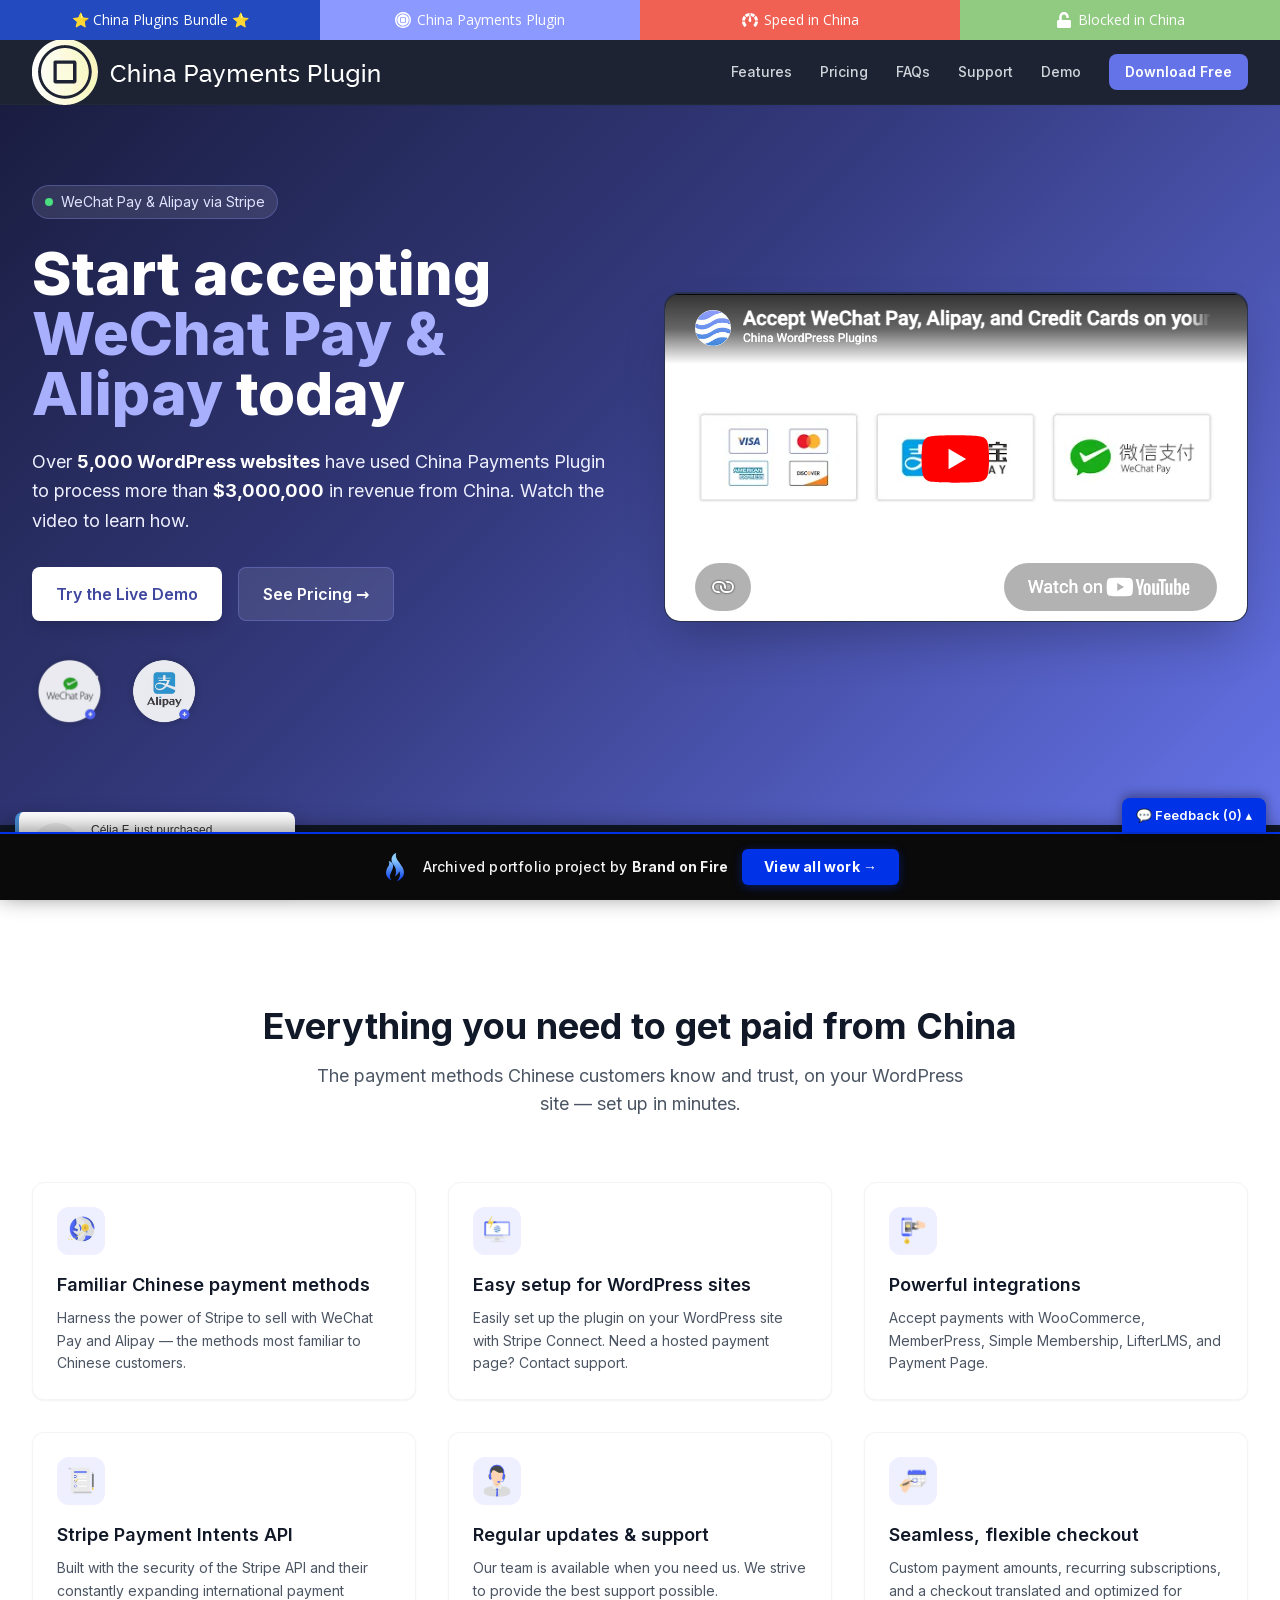
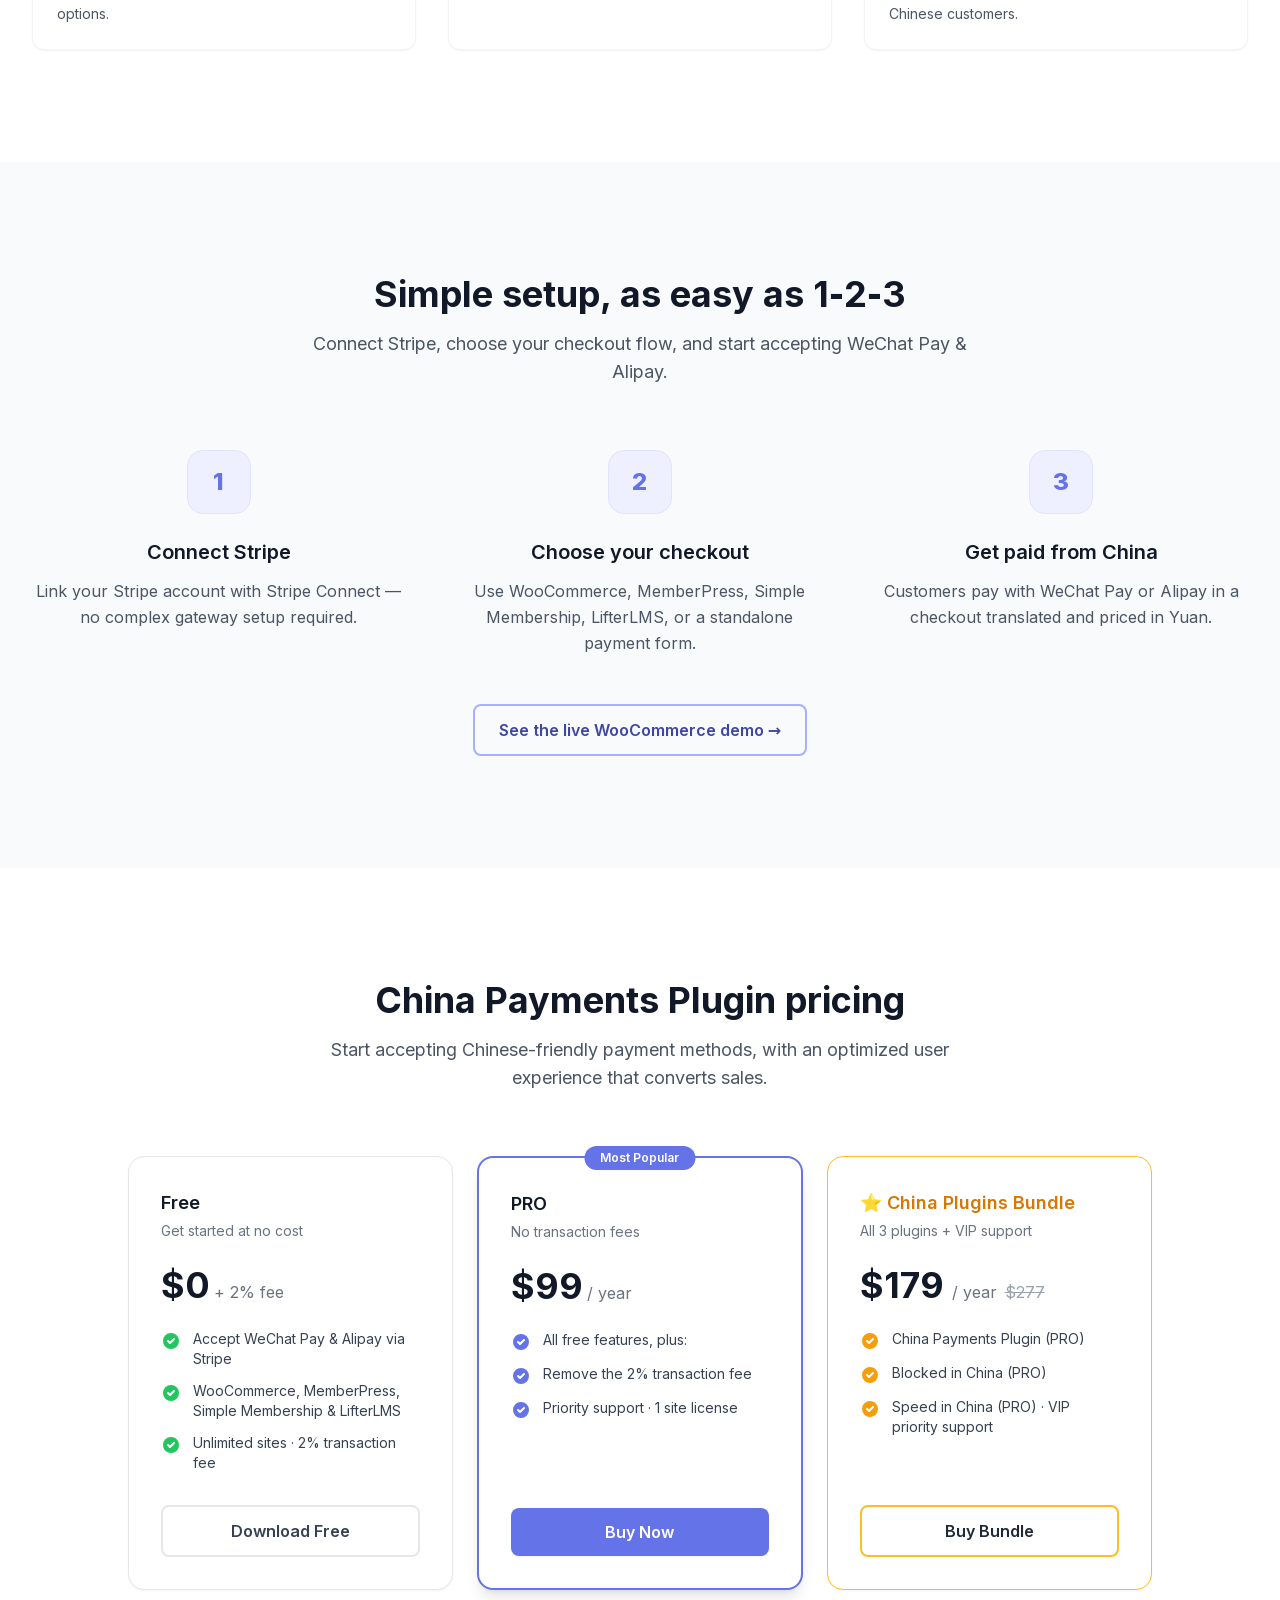
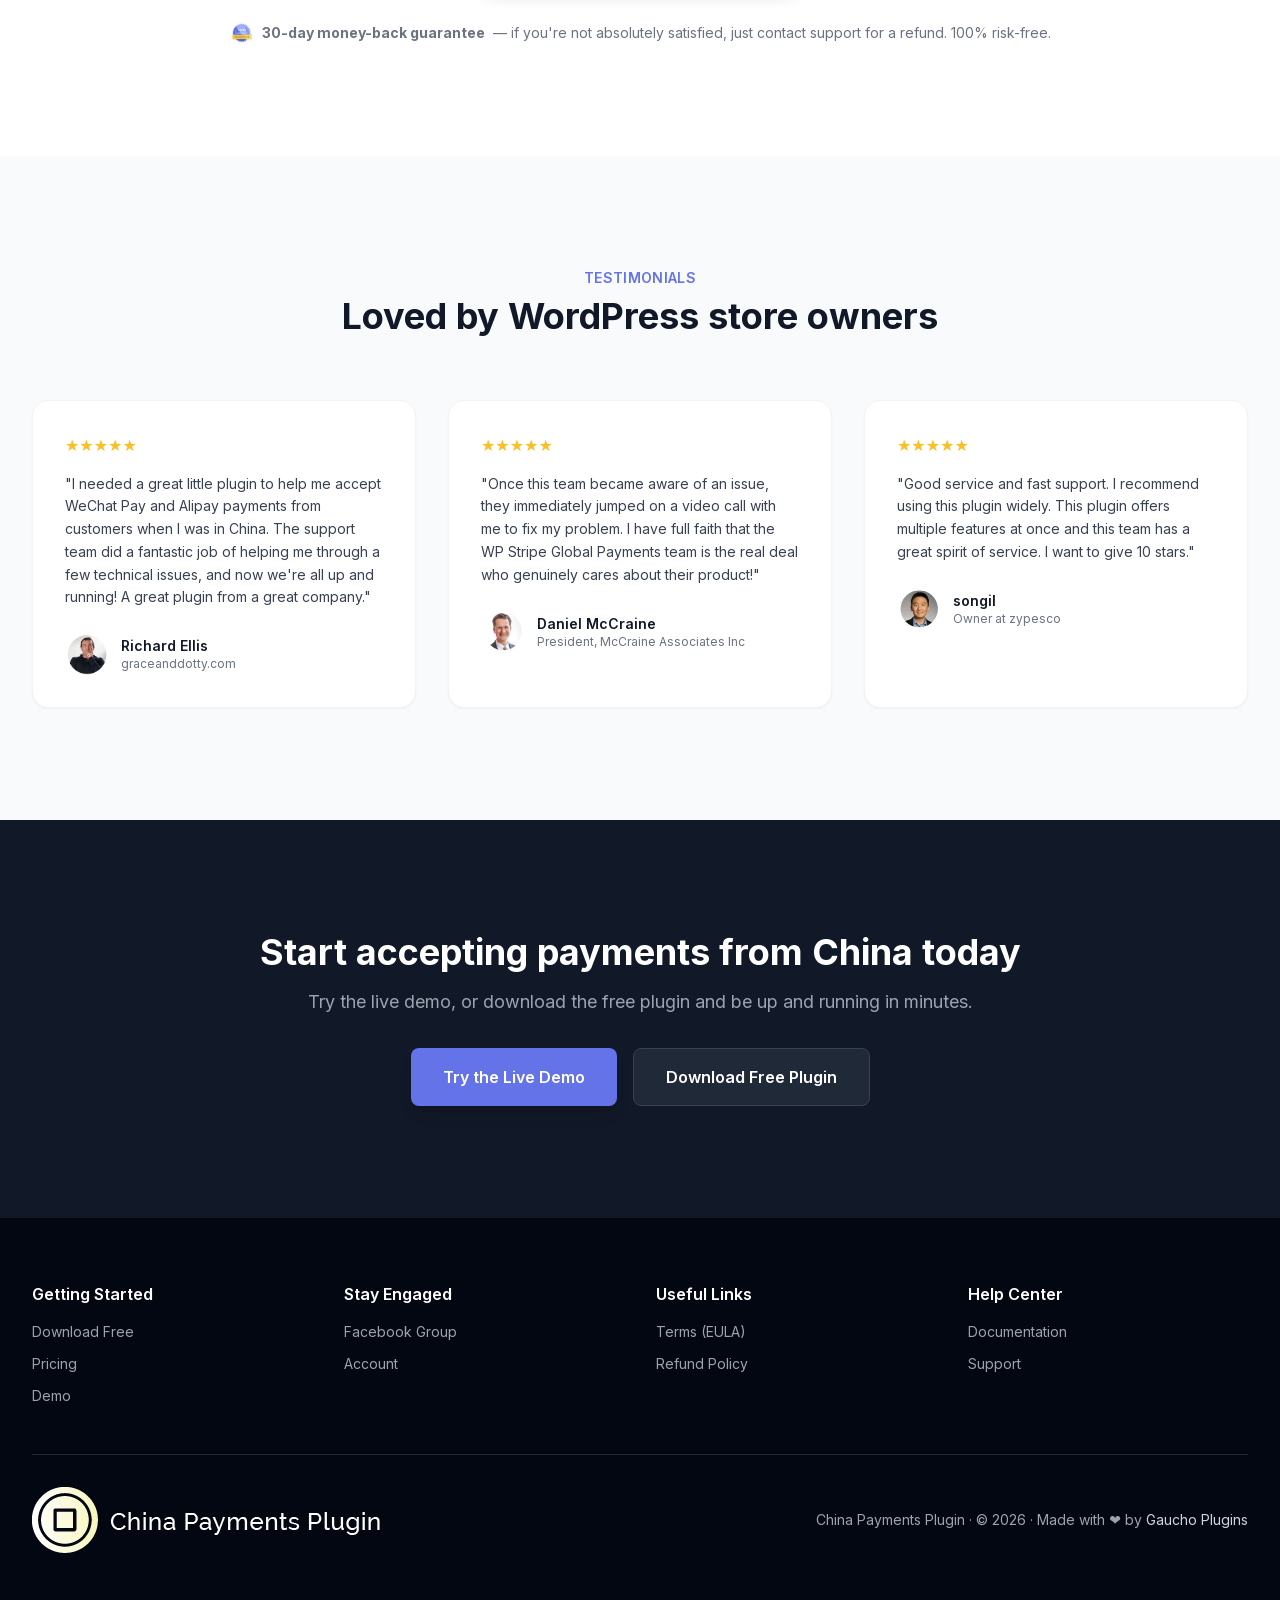
==== index.html @ e932f9e4 "Add feedback comment widget to portfolio bar" ====
<!doctype html><html lang="en" class="scroll-smooth" data-bofp="0"><head><meta charset="utf-8"><link rel="icon" href="/assets/img/icon.png" type="image/png"><link rel="apple-touch-icon" href="/assets/img/icon.png"><meta name="viewport" content="width=device-width, initial-scale=1"><title>China Payments Plugin – Accept WeChat Pay &amp; Alipay on WordPress</title><meta name="description" content="Accept WeChat Pay, Alipay, and credit-card payments on your WordPress site via Stripe — with a checkout flow optimized for Chinese customers. Works with WooCommerce, MemberPress &amp; more."><meta name="keywords" content="WeChat Pay WordPress, Alipay WooCommerce, China payment gateway, accept payments from China, Stripe WeChat Pay, Chinese payments WordPress"><link rel="canonical" href="/"><meta property="og:type" content="website"><meta property="og:title" content="China Payments Plugin – Accept WeChat Pay &amp; Alipay on WordPress"><meta property="og:description" content="Accept WeChat Pay, Alipay, and credit cards on your WordPress site via Stripe — optimized for Chinese customers. 5,000+ sites, $3M+ processed."><meta property="og:url" content="/"><meta property="og:site_name" content="China Payments Plugin"><meta property="og:image" content="/assets/img/hero.png"><meta name="twitter:card" content="summary_large_image"><meta name="twitter:title" content="China Payments Plugin – WeChat Pay &amp; Alipay for WordPress"><meta name="twitter:description" content="Accept WeChat Pay &amp; Alipay via Stripe on your WordPress site. Optimized for Chinese customers."><link rel="stylesheet" href="style.css"><style>[data-bofp="1"]{background-color:rgb(255, 255, 255)!important;color:rgb(31, 41, 55)!important}[data-bofp="2"]{background-color:rgba(17, 24, 39, 0.95)!important;color:rgb(31, 41, 55)!important}[data-bofp="3"]{background-color:rgb(17, 24, 39)!important;color:rgb(31, 41, 55)!important}[data-bofp="4"]{background-color:rgb(255, 255, 255)!important;color:rgb(31, 41, 55)!important}[data-bofp="5"]{background-color:rgb(248, 250, 252)!important;color:rgb(31, 41, 55)!important}[data-bofp="6"]{background-color:rgb(255, 255, 255)!important;color:rgb(31, 41, 55)!important}[data-bofp="7"]{background-color:rgb(248, 250, 252)!important;color:rgb(31, 41, 55)!important}[data-bofp="8"]{background-color:rgb(17, 24, 39)!important;color:rgb(31, 41, 55)!important}[data-bofp="9"]{background-color:rgb(3, 7, 18)!important;color:rgb(156, 163, 175)!important}</style><meta name="robots" content="noindex, nofollow"><style id="bof-iconfix">.h-\[76px\]{height:76px !important;width:auto !important;}[class*="h-[76px]"]{height:76px !important;width:auto !important;}</style></head><body class="font-sans text-gray-800 bg-white antialiased" data-bofp="1"><div class="gp-strip"><a href="https://chinaplugins.com/" class="gp-s-bundle">⭐ China Plugins Bundle ⭐</a><a href="index.html" class="gp-s-cpp active"><span class="gp-icon"><svg xmlns="http://www.w3.org/2000/svg" viewBox="0 0 55 55"><path fill="#fff" d="M16.8,52.84A27.53,27.53,0,0,1,0,27.5,27.53,27.53,0,0,1,16.8,2.17,27.43,27.43,0,0,1,46.94,8.06a27.47,27.47,0,0,1,0,38.88,27.68,27.68,0,0,1-8.75,5.9,27.58,27.58,0,0,1-21.4,0ZM5,27.5A22.5,22.5,0,1,0,27.5,5,22.52,22.52,0,0,0,5,27.5Zm2.68,0A19.82,19.82,0,1,1,27.5,47.32,19.84,19.84,0,0,1,7.68,27.5Zm10.11-7.88V35.38a1.84,1.84,0,0,0,1.83,1.84H35.38a1.85,1.85,0,0,0,1.84-1.84V19.62a1.85,1.85,0,0,0-1.84-1.84H19.62a1.85,1.85,0,0,0-1.84,1.84h0Zm3.08,14.51V20.87H34.13V34.13Z"></path></svg></span>China Payments Plugin</a><a href="https://speedinchinaplugin.com/" class="gp-s-sic"><span class="gp-icon"><svg xmlns="http://www.w3.org/2000/svg" viewBox="0 0 75 66"><path fill="#fff" d="M12.547,66a1.055,1.055,0,0,1-.2-.02c-.569-.112-.649-.19-1.17-.7L11,65.116a44.951,44.951,0,0,1-7.673-10.9A34.6,34.6,0,0,1,.5,44.948,37.281,37.281,0,0,1,0,40.433H13.87a24.984,24.984,0,0,0,2.054,7.8,32.464,32.464,0,0,0,4.985,7.153,3.564,3.564,0,0,1,.453,1.259,2.631,2.631,0,0,1-.211,1.2l-7.643,7.767A1.607,1.607,0,0,1,12.547,66Zm50-.01a1.7,1.7,0,0,1-1.039-.484L53.848,57.84a2.621,2.621,0,0,1-.211-1.2,3.552,3.552,0,0,1,.453-1.259,32.411,32.411,0,0,0,4.985-7.153,25.185,25.185,0,0,0,2.054-7.8H75v.01a37.9,37.9,0,0,1-.5,4.5,34.6,34.6,0,0,1-2.831,9.27A44.952,44.952,0,0,1,64,65.116c-.11.106-.2.2-.282.277a1.442,1.442,0,0,1-1.029.586A1.027,1.027,0,0,1,62.542,65.99ZM75,35.889H61.069a23.519,23.519,0,0,0-1.48-6.754,29.844,29.844,0,0,0-3.806-6.386L65.57,12.741l.008.008a36.554,36.554,0,0,1,2.386,2.98,36.3,36.3,0,0,1,4.162,7.328A49.716,49.716,0,0,1,75,35.888Zm-61.069,0H0v-.006A49.8,49.8,0,0,1,2.874,23.056a36.315,36.315,0,0,1,4.162-7.328A35.609,35.609,0,0,1,9.43,12.741l9.788,10.008a29.714,29.714,0,0,0-3.806,6.386,23.751,23.751,0,0,0-1.48,6.753Zm8.487-16.271h0L12.6,9.64l.015-.012a79.218,79.218,0,0,1,6.541-4.654A30.831,30.831,0,0,1,23.9,2.64,38.621,38.621,0,0,1,29.85.829,53.184,53.184,0,0,1,35.378,0V4.8a4.075,4.075,0,0,0-.3.921c-.03.157-.751,3.892-1.642,8.6a18.535,18.535,0,0,0-4.528,1.214,31.123,31.123,0,0,0-6.494,4.083Zm30.241,0h0a31.148,31.148,0,0,0-6.495-4.083,18.493,18.493,0,0,0-4.4-1.2C40.8,9.557,40.007,5.809,40,5.771a4.157,4.157,0,0,0-.3-1.078V0h.016a53.828,53.828,0,0,1,5.512.828A38.585,38.585,0,0,1,51.179,2.64a30.8,30.8,0,0,1,4.743,2.333A79.869,79.869,0,0,1,62.477,9.64L52.66,19.618Z"></path><path fill="#fff" d="M24.431,24.4a2.1,2.1,0,0,0,.485-1.524,3.069,3.069,0,0,0-.5-1.326S11.9,2.959,10.866,1.926A6.775,6.775,0,0,0,9.183.6S4.41-1.286,1.672,1.639.382,8.481.382,8.481s-.011.42,1.348,2.2,19.79,13.7,19.79,13.7a3.088,3.088,0,0,0,1.349.592A2.1,2.1,0,0,0,24.431,24.4Z" transform="translate(37.287 44.82) rotate(-135)"></path></svg></span>Speed in China</a><a href="https://blockedinchinaplugin.com/" class="gp-s-bic"><span class="gp-icon"><svg xmlns="http://www.w3.org/2000/svg" viewBox="0 0 448 512"><path fill="#fff" d="M400 256H152V152.9c0-39.6 31.7-72.5 71.3-72.9 40-.4 72.7 32.1 72.7 72v16c0 13.3 10.7 24 24 24h32c13.3 0 24-10.7 24-24v-16C376 68 307.5 0 223.5 0 139.5 0 72 68 72 152v104H48c-26.5 0-48 21.5-48 48v160c0 26.5 21.5 48 48 48h352c26.5 0 48-21.5 48-48V304c0-26.5-21.5-48-48-48z"></path></svg></span>Blocked in China</a></div><header class="sticky top-0 z-50 bg-gray-900/95 backdrop-blur-sm border-b border-gray-800 shadow-sm" data-bofp="2"><nav class="max-w-7xl mx-auto px-4 sm:px-6 lg:px-8"><div class="flex items-center justify-between h-16"><a href="index.html" class="flex items-center gap-2.5" aria-label="China Payments Plugin home"><img src="_a/1bdbb308a877.webp" alt="China Payments Plugin" class="h-7 w-auto" decoding="sync"></a><div class="hidden md:flex items-center gap-7"><a href="index.html" class="text-sm font-medium text-gray-300 hover:text-brand-400 transition-colors">Features</a><a href="index.html" class="text-sm font-medium text-gray-300 hover:text-brand-400 transition-colors">Pricing</a><a href="faq/index.html" class="text-sm font-medium text-gray-300 hover:text-brand-400 transition-colors">FAQs</a><a href="https://chinaplugins.com/support/" class="text-sm font-medium text-gray-300 hover:text-brand-400 transition-colors">Support</a><a href="https://demo.chinapaymentsplugin.com/" target="_blank" rel="noopener" class="text-sm font-medium text-gray-300 hover:text-brand-400 transition-colors">Demo</a><a href="https://wordpress.org/plugins/wp-stripe-global-payments/" target="_blank" rel="noopener" class="inline-flex items-center px-4 py-2 bg-brand-500 text-white text-sm font-semibold rounded-lg hover:bg-brand-600 transition-colors shadow-sm">Download Free</a></div><button id="mobile-menu-btn" class="md:hidden p-2 text-gray-300 hover:text-brand-400" aria-label="Toggle menu"><svg class="w-6 h-6" fill="none" stroke="currentColor" viewBox="0 0 24 24"><path stroke-linecap="round" stroke-linejoin="round" stroke-width="2" d="M4 6h16M4 12h16M4 18h16"></path></svg></button></div><div id="mobile-menu" class="hidden md:hidden pb-4"><div class="flex flex-col gap-3"><a href="index.html" class="text-sm font-medium text-gray-300 hover:text-brand-400 py-1">Features</a><a href="index.html" class="text-sm font-medium text-gray-300 hover:text-brand-400 py-1">Pricing</a><a href="faq/index.html" class="text-sm font-medium text-gray-300 hover:text-brand-400 py-1">FAQs</a><a href="https://chinaplugins.com/support/" class="text-sm font-medium text-gray-300 hover:text-brand-400 py-1">Support</a><a href="https://demo.chinapaymentsplugin.com/" target="_blank" rel="noopener" class="text-sm font-medium text-gray-300 hover:text-brand-400 py-1">Demo</a><a href="https://wordpress.org/plugins/wp-stripe-global-payments/" target="_blank" rel="noopener" class="inline-flex items-center justify-center w-full px-4 py-2 bg-brand-500 text-white text-sm font-semibold rounded-lg mt-2">Download Free</a></div></div></nav></header><main><section class="gradient-hero pt-16 pb-20 lg:pt-20 lg:pb-24"><div class="max-w-7xl mx-auto px-4 sm:px-6 lg:px-8"><div class="grid lg:grid-cols-2 gap-12 items-center"><div class="fade-in"><p class="inline-flex items-center gap-2 px-3 py-1.5 bg-white/10 rounded-full text-sm text-brand-100 mb-6 backdrop-blur-sm border border-brand-400/30"><span class="w-2 h-2 rounded-full bg-green-400 pulse-dot"></span>WeChat Pay &amp; Alipay via Stripe</p><h1 class="text-4xl sm:text-5xl lg:text-6xl font-extrabold text-white leading-tight mb-6">Start accepting <span class="text-brand-300">WeChat Pay &amp; Alipay</span> today</h1><p class="text-lg text-brand-50 mb-8 max-w-xl leading-relaxed">Over <strong class="text-white">5,000 WordPress websites</strong> have used China Payments Plugin to process more than <strong class="text-white">$3,000,000</strong> in revenue from China. Watch the video to learn how.</p><div class="flex flex-col sm:flex-row gap-4"><a href="https://demo.chinapaymentsplugin.com/" target="_blank" rel="noopener" class="inline-flex items-center justify-center px-6 py-3.5 bg-white text-brand-700 font-semibold rounded-lg hover:bg-gray-100 transition-colors shadow-lg text-base">Try the Live Demo</a><a href="index.html" class="inline-flex items-center justify-center px-6 py-3.5 bg-white/10 text-white font-semibold rounded-lg hover:bg-white/20 transition-colors border border-brand-400/30 text-base backdrop-blur-sm">See Pricing →</a></div><div class="mt-8 flex items-center gap-5 flex-wrap"><img src="_a/007870c482b1.webp" alt="WeChat Pay" class="h-[76px] w-auto opacity-90" decoding="sync"><img src="_a/37fa9d899df4.webp" alt="Alipay" class="h-[76px] w-auto opacity-90" decoding="sync"></div></div><div class="fade-in"><div class="video-wrap shadow-2xl border border-brand-400/20 bg-gray-900"><img src="_a/c7bdbef160b0.bin" alt="" style="max-width: 100%; height: auto; display: block;"></div></div></div></div></section><section class="bg-gray-900 border-b border-gray-800 py-6" data-bofp="3"><div class="max-w-7xl mx-auto px-4 sm:px-6 lg:px-8"><div class="flex flex-wrap items-center justify-center gap-6 lg:gap-16 text-sm text-gray-400"><div class="flex items-center gap-2"><span class="text-brand-300 font-semibold">5,000+</span> WordPress sites</div><div><span class="text-brand-300 font-medium">$3M+</span> processed from China</div><div>Powered by <span class="text-brand-300 font-medium">Stripe</span></div><div class="flex items-center gap-2"><span class="text-brand-300 font-medium">WooCommerce</span> &amp; MemberPress ready</div></div></div></section><section class="py-20 lg:py-28 bg-white" id="features" data-bofp="4"><div class="max-w-7xl mx-auto px-4 sm:px-6 lg:px-8"><div class="text-center mb-16"><h2 class="text-3xl sm:text-4xl font-bold text-gray-900 mb-4">Everything you need to get paid from China</h2><p class="text-lg text-gray-600 max-w-2xl mx-auto">The payment methods Chinese customers know and trust, on your WordPress site — set up in minutes.</p></div><div class="grid sm:grid-cols-2 lg:grid-cols-3 gap-6 lg:gap-8"><div class="bg-white rounded-xl p-6 border border-gray-100 card-hover shadow-sm"><div class="w-12 h-12 bg-brand-50 rounded-xl flex items-center justify-center mb-4"><img src="_a/c68aafba5542.webp" alt="" class="w-7 h-7" decoding="sync"></div><h3 class="text-lg font-semibold text-gray-900 mb-2">Familiar Chinese payment methods</h3><p class="text-gray-600 text-sm leading-relaxed">Harness the power of Stripe to sell with WeChat Pay and Alipay — the methods most familiar to Chinese customers.</p></div><div class="bg-white rounded-xl p-6 border border-gray-100 card-hover shadow-sm"><div class="w-12 h-12 bg-brand-50 rounded-xl flex items-center justify-center mb-4"><img src="_a/c7ff347d9180.webp" alt="" class="w-7 h-7" decoding="sync"></div><h3 class="text-lg font-semibold text-gray-900 mb-2">Easy setup for WordPress sites</h3><p class="text-gray-600 text-sm leading-relaxed">Easily set up the plugin on your WordPress site with Stripe Connect. Need a hosted payment page? Contact support.</p></div><div class="bg-white rounded-xl p-6 border border-gray-100 card-hover shadow-sm"><div class="w-12 h-12 bg-brand-50 rounded-xl flex items-center justify-center mb-4"><img src="_a/2b19e981ce31.webp" alt="" class="w-7 h-7" decoding="sync"></div><h3 class="text-lg font-semibold text-gray-900 mb-2">Powerful integrations</h3><p class="text-gray-600 text-sm leading-relaxed">Accept payments with WooCommerce, MemberPress, Simple Membership, LifterLMS, and Payment Page.</p></div><div class="bg-white rounded-xl p-6 border border-gray-100 card-hover shadow-sm"><div class="w-12 h-12 bg-brand-50 rounded-xl flex items-center justify-center mb-4"><img src="_a/e73915509c45.webp" alt="" class="w-7 h-7" decoding="sync"></div><h3 class="text-lg font-semibold text-gray-900 mb-2">Stripe Payment Intents API</h3><p class="text-gray-600 text-sm leading-relaxed">Built with the security of the Stripe API and their constantly expanding international payment options.</p></div><div class="bg-white rounded-xl p-6 border border-gray-100 card-hover shadow-sm"><div class="w-12 h-12 bg-brand-50 rounded-xl flex items-center justify-center mb-4"><img src="_a/96411ce3e89d.webp" alt="" class="w-7 h-7" decoding="sync"></div><h3 class="text-lg font-semibold text-gray-900 mb-2">Regular updates &amp; support</h3><p class="text-gray-600 text-sm leading-relaxed">Our team is available when you need us. We strive to provide the best support possible.</p></div><div class="bg-white rounded-xl p-6 border border-gray-100 card-hover shadow-sm"><div class="w-12 h-12 bg-brand-50 rounded-xl flex items-center justify-center mb-4"><img src="_a/09226e2cd700.webp" alt="" class="w-7 h-7" decoding="sync"></div><h3 class="text-lg font-semibold text-gray-900 mb-2">Seamless, flexible checkout</h3><p class="text-gray-600 text-sm leading-relaxed">Custom payment amounts, recurring subscriptions, and a checkout translated and optimized for Chinese customers.</p></div></div></div></section><section class="py-20 lg:py-28 bg-surface-50" data-bofp="5"><div class="max-w-7xl mx-auto px-4 sm:px-6 lg:px-8"><div class="text-center mb-16"><h2 class="text-3xl sm:text-4xl font-bold text-gray-900 mb-4">Simple setup, as easy as 1‑2‑3</h2><p class="text-lg text-gray-600 max-w-2xl mx-auto">Connect Stripe, choose your checkout flow, and start accepting WeChat Pay &amp; Alipay.</p></div><div class="grid md:grid-cols-3 gap-8 lg:gap-12"><div class="text-center"><div class="w-16 h-16 bg-brand-50 rounded-2xl flex items-center justify-center mx-auto mb-6 border border-brand-100"><span class="text-2xl font-extrabold text-brand-500">1</span></div><h3 class="text-xl font-semibold text-gray-900 mb-3">Connect Stripe</h3><p class="text-gray-600 leading-relaxed">Link your Stripe account with Stripe Connect — no complex gateway setup required.</p></div><div class="text-center"><div class="w-16 h-16 bg-brand-50 rounded-2xl flex items-center justify-center mx-auto mb-6 border border-brand-100"><span class="text-2xl font-extrabold text-brand-500">2</span></div><h3 class="text-xl font-semibold text-gray-900 mb-3">Choose your checkout</h3><p class="text-gray-600 leading-relaxed">Use WooCommerce, MemberPress, Simple Membership, LifterLMS, or a standalone payment form.</p></div><div class="text-center"><div class="w-16 h-16 bg-brand-50 rounded-2xl flex items-center justify-center mx-auto mb-6 border border-brand-100"><span class="text-2xl font-extrabold text-brand-500">3</span></div><h3 class="text-xl font-semibold text-gray-900 mb-3">Get paid from China</h3><p class="text-gray-600 leading-relaxed">Customers pay with WeChat Pay or Alipay in a checkout translated and priced in Yuan.</p></div></div><div class="text-center mt-12"><a href="https://demo.chinapaymentsplugin.com/woocommerce-demo/" target="_blank" rel="noopener" class="inline-flex items-center px-6 py-3 border-2 border-brand-300 text-brand-700 font-semibold rounded-lg hover:bg-brand-50 transition-colors">See the live WooCommerce demo →</a></div></div></section><section class="py-20 lg:py-28 bg-white" id="pricing" data-bofp="6"><div class="max-w-7xl mx-auto px-4 sm:px-6 lg:px-8"><div class="text-center mb-16"><h2 class="text-3xl sm:text-4xl font-bold text-gray-900 mb-4">China Payments Plugin pricing</h2><p class="text-lg text-gray-600 max-w-2xl mx-auto">Start accepting Chinese-friendly payment methods, with an optimized user experience that converts sales.</p></div><div class="grid md:grid-cols-3 gap-6 max-w-5xl mx-auto"><div class="bg-white rounded-2xl p-8 border border-gray-200 shadow-sm flex flex-col"><h3 class="text-lg font-semibold text-gray-900 mb-1">Free</h3><p class="text-sm text-gray-500 mb-6">Get started at no cost</p><div class="flex items-baseline gap-1 mb-6"><span class="text-4xl font-bold text-gray-900">$0</span><span class="text-gray-500">+ 2% fee</span></div><ul class="space-y-3 mb-8 flex-grow text-sm text-gray-700"><li class="flex items-start gap-3"><svg class="w-5 h-5 text-green-500 flex-shrink-0 mt-0.5" fill="currentColor" viewBox="0 0 20 20"><path fill-rule="evenodd" d="M10 18a8 8 0 100-16 8 8 0 000 16zm3.707-9.293a1 1 0 00-1.414-1.414L9 10.586 7.707 9.293a1 1 0 00-1.414 1.414l2 2a1 1 0 001.414 0l4-4z" clip-rule="evenodd"></path></svg>Accept WeChat Pay &amp; Alipay via Stripe</li><li class="flex items-start gap-3"><svg class="w-5 h-5 text-green-500 flex-shrink-0 mt-0.5" fill="currentColor" viewBox="0 0 20 20"><path fill-rule="evenodd" d="M10 18a8 8 0 100-16 8 8 0 000 16zm3.707-9.293a1 1 0 00-1.414-1.414L9 10.586 7.707 9.293a1 1 0 00-1.414 1.414l2 2a1 1 0 001.414 0l4-4z" clip-rule="evenodd"></path></svg>WooCommerce, MemberPress, Simple Membership &amp; LifterLMS</li><li class="flex items-start gap-3"><svg class="w-5 h-5 text-green-500 flex-shrink-0 mt-0.5" fill="currentColor" viewBox="0 0 20 20"><path fill-rule="evenodd" d="M10 18a8 8 0 100-16 8 8 0 000 16zm3.707-9.293a1 1 0 00-1.414-1.414L9 10.586 7.707 9.293a1 1 0 00-1.414 1.414l2 2a1 1 0 001.414 0l4-4z" clip-rule="evenodd"></path></svg>Unlimited sites · 2% transaction fee</li></ul><a href="https://wordpress.org/plugins/wp-stripe-global-payments/" target="_blank" rel="noopener" class="block w-full text-center px-6 py-3 border-2 border-gray-200 text-gray-700 font-semibold rounded-lg hover:border-brand-300 hover:text-brand-600 transition-colors">Download Free</a></div><div class="bg-white rounded-2xl p-8 border-2 border-brand-500 shadow-lg relative flex flex-col"><div class="absolute -top-3 left-1/2 -translate-x-1/2 px-4 py-1 bg-brand-500 text-white text-xs font-semibold rounded-full">Most Popular</div><h3 class="text-lg font-semibold text-gray-900 mb-1">PRO</h3><p class="text-sm text-gray-500 mb-6">No transaction fees</p><div class="flex items-baseline gap-1 mb-6"><span class="text-4xl font-bold text-gray-900">$99</span><span class="text-gray-500">/ year</span></div><ul class="space-y-3 mb-8 flex-grow text-sm text-gray-700"><li class="flex items-start gap-3"><svg class="w-5 h-5 text-brand-500 flex-shrink-0 mt-0.5" fill="currentColor" viewBox="0 0 20 20"><path fill-rule="evenodd" d="M10 18a8 8 0 100-16 8 8 0 000 16zm3.707-9.293a1 1 0 00-1.414-1.414L9 10.586 7.707 9.293a1 1 0 00-1.414 1.414l2 2a1 1 0 001.414 0l4-4z" clip-rule="evenodd"></path></svg>All free features, plus:</li><li class="flex items-start gap-3"><svg class="w-5 h-5 text-brand-500 flex-shrink-0 mt-0.5" fill="currentColor" viewBox="0 0 20 20"><path fill-rule="evenodd" d="M10 18a8 8 0 100-16 8 8 0 000 16zm3.707-9.293a1 1 0 00-1.414-1.414L9 10.586 7.707 9.293a1 1 0 00-1.414 1.414l2 2a1 1 0 001.414 0l4-4z" clip-rule="evenodd"></path></svg>Remove the 2% transaction fee</li><li class="flex items-start gap-3"><svg class="w-5 h-5 text-brand-500 flex-shrink-0 mt-0.5" fill="currentColor" viewBox="0 0 20 20"><path fill-rule="evenodd" d="M10 18a8 8 0 100-16 8 8 0 000 16zm3.707-9.293a1 1 0 00-1.414-1.414L9 10.586 7.707 9.293a1 1 0 00-1.414 1.414l2 2a1 1 0 001.414 0l4-4z" clip-rule="evenodd"></path></svg>Priority support · 1 site license</li></ul><a href="#" data-buy="pro" class="cpp-buy block w-full text-center px-6 py-3 bg-brand-500 text-white font-semibold rounded-lg hover:bg-brand-600 transition-colors shadow-sm">Buy Now</a></div><div class="bg-white rounded-2xl p-8 border border-gold-400 shadow-sm flex flex-col"><div class="flex items-center gap-2 mb-1"><h3 class="text-lg font-semibold text-gold-600">⭐ China Plugins Bundle</h3></div><p class="text-sm text-gray-500 mb-6">All 3 plugins + VIP support</p><div class="flex items-baseline gap-2 mb-6"><span class="text-4xl font-bold text-gray-900">$179</span><span class="text-gray-500">/ year</span><span class="text-gray-400 line-through">$277</span></div><ul class="space-y-3 mb-8 flex-grow text-sm text-gray-700"><li class="flex items-start gap-3"><svg class="w-5 h-5 text-gold-500 flex-shrink-0 mt-0.5" fill="currentColor" viewBox="0 0 20 20"><path fill-rule="evenodd" d="M10 18a8 8 0 100-16 8 8 0 000 16zm3.707-9.293a1 1 0 00-1.414-1.414L9 10.586 7.707 9.293a1 1 0 00-1.414 1.414l2 2a1 1 0 001.414 0l4-4z" clip-rule="evenodd"></path></svg>China Payments Plugin (PRO)</li><li class="flex items-start gap-3"><svg class="w-5 h-5 text-gold-500 flex-shrink-0 mt-0.5" fill="currentColor" viewBox="0 0 20 20"><path fill-rule="evenodd" d="M10 18a8 8 0 100-16 8 8 0 000 16zm3.707-9.293a1 1 0 00-1.414-1.414L9 10.586 7.707 9.293a1 1 0 00-1.414 1.414l2 2a1 1 0 001.414 0l4-4z" clip-rule="evenodd"></path></svg>Blocked in China (PRO)</li><li class="flex items-start gap-3"><svg class="w-5 h-5 text-gold-500 flex-shrink-0 mt-0.5" fill="currentColor" viewBox="0 0 20 20"><path fill-rule="evenodd" d="M10 18a8 8 0 100-16 8 8 0 000 16zm3.707-9.293a1 1 0 00-1.414-1.414L9 10.586 7.707 9.293a1 1 0 00-1.414 1.414l2 2a1 1 0 001.414 0l4-4z" clip-rule="evenodd"></path></svg>Speed in China (PRO) · VIP priority support</li></ul><a href="#" data-buy="bundle" class="cpp-buy block w-full text-center px-6 py-3 border-2 border-gold-400 text-gold-700 font-semibold rounded-lg hover:bg-gold-50 transition-colors">Buy Bundle</a></div></div><p class="text-center text-sm text-gray-500 mt-8 flex items-center justify-center gap-2"><img src="_a/0c46b90ab8bf.webp" alt="" class="w-6 h-6" width="24" height="24" onerror="this.style.display='none'" decoding="sync"><strong>30-day money-back guarantee</strong> — if you're not absolutely satisfied, just contact support for a refund. 100% risk-free.</p></div></section><section class="py-20 lg:py-28 bg-surface-50" data-bofp="7"><div class="max-w-7xl mx-auto px-4 sm:px-6 lg:px-8"><div class="text-center mb-16"><p class="text-sm font-semibold text-brand-500 uppercase tracking-wide mb-2">Testimonials</p><h2 class="text-3xl sm:text-4xl font-bold text-gray-900">Loved by WordPress store owners</h2></div><div class="grid md:grid-cols-3 gap-8"><figure class="bg-white rounded-2xl p-8 border border-gray-100 shadow-sm"><div class="flex gap-1 mb-4 text-gold-400">★★★★★</div><blockquote class="text-gray-700 leading-relaxed mb-6 text-sm">"I needed a great little plugin to help me accept WeChat Pay and Alipay payments from customers when I was in China. The support team did a fantastic job of helping me through a few technical issues, and now we're all up and running! A great plugin from a great company."</blockquote><figcaption class="flex items-center gap-3"><img src="_a/1041a2410ac0.webp" alt="Richard Ellis" width="44" height="44" class="w-11 h-11 rounded-full object-cover" decoding="sync"><span><span class="block font-semibold text-gray-900 text-sm">Richard Ellis</span><span class="block text-gray-500 text-xs">graceanddotty.com</span></span></figcaption></figure><figure class="bg-white rounded-2xl p-8 border border-gray-100 shadow-sm"><div class="flex gap-1 mb-4 text-gold-400">★★★★★</div><blockquote class="text-gray-700 leading-relaxed mb-6 text-sm">"Once this team became aware of an issue, they immediately jumped on a video call with me to fix my problem. I have full faith that the WP Stripe Global Payments team is the real deal who genuinely cares about their product!"</blockquote><figcaption class="flex items-center gap-3"><img src="_a/2da0b44c08cd.webp" alt="Daniel McCraine" width="44" height="44" class="w-11 h-11 rounded-full object-cover" decoding="sync"><span><span class="block font-semibold text-gray-900 text-sm">Daniel McCraine</span><span class="block text-gray-500 text-xs">President, McCraine Associates Inc</span></span></figcaption></figure><figure class="bg-white rounded-2xl p-8 border border-gray-100 shadow-sm"><div class="flex gap-1 mb-4 text-gold-400">★★★★★</div><blockquote class="text-gray-700 leading-relaxed mb-6 text-sm">"Good service and fast support. I recommend using this plugin widely. This plugin offers multiple features at once and this team has a great spirit of service. I want to give 10 stars."</blockquote><figcaption class="flex items-center gap-3"><img src="_a/37df13ffdf35.webp" alt="songil" width="44" height="44" class="w-11 h-11 rounded-full object-cover" decoding="sync"><span><span class="block font-semibold text-gray-900 text-sm">songil</span><span class="block text-gray-500 text-xs">Owner at zypesco</span></span></figcaption></figure></div></div></section><section class="py-20 lg:py-28 bg-gray-900" data-bofp="8"><div class="max-w-4xl mx-auto px-4 sm:px-6 lg:px-8 text-center"><h2 class="text-3xl sm:text-4xl font-bold text-white mb-4">Start accepting payments from China today</h2><p class="text-lg text-gray-400 mb-8 max-w-2xl mx-auto">Try the live demo, or download the free plugin and be up and running in minutes.</p><div class="flex flex-col sm:flex-row gap-4 justify-center"><a href="https://demo.chinapaymentsplugin.com/" target="_blank" rel="noopener" class="inline-flex items-center justify-center px-8 py-4 bg-brand-500 text-white font-semibold rounded-lg hover:bg-brand-600 transition-colors shadow-lg text-base">Try the Live Demo</a><a href="https://wordpress.org/plugins/wp-stripe-global-payments/" target="_blank" rel="noopener" class="inline-flex items-center justify-center px-8 py-4 bg-gray-800 text-white font-semibold rounded-lg hover:bg-gray-700 transition-colors border border-gray-700 text-base">Download Free Plugin</a></div></div></section></main><footer class="bg-gray-950 text-gray-400 py-16" data-bofp="9"><div class="max-w-7xl mx-auto px-4 sm:px-6 lg:px-8"><div class="grid sm:grid-cols-2 lg:grid-cols-4 gap-8 mb-12"><div><h4 class="text-white font-semibold mb-4">Getting Started</h4><ul class="space-y-3 text-sm"><li><a href="https://wordpress.org/plugins/wp-stripe-global-payments/" target="_blank" rel="noopener" class="hover:text-brand-400 transition-colors">Download Free</a></li><li><a href="index.html" class="hover:text-brand-400 transition-colors">Pricing</a></li><li><a href="https://demo.chinapaymentsplugin.com/" target="_blank" rel="noopener" class="hover:text-brand-400 transition-colors">Demo</a></li></ul></div><div><h4 class="text-white font-semibold mb-4">Stay Engaged</h4><ul class="space-y-3 text-sm"><li><a href="https://www.facebook.com/groups/559064778784087" target="_blank" rel="noopener" class="hover:text-brand-400 transition-colors">Facebook Group</a></li><li><a href="https://gauchoplugins.com/account/" target="_blank" rel="noopener" class="hover:text-brand-400 transition-colors">Account</a></li></ul></div><div><h4 class="text-white font-semibold mb-4">Useful Links</h4><ul class="space-y-3 text-sm"><li><a href="https://freemius.com/terms/2959/wp-stripe-global-payments/" target="_blank" rel="noopener" class="hover:text-brand-400 transition-colors">Terms (EULA)</a></li><li><a href="https://freemius.com/terms/2959/wp-stripe-global-payments/#refund_policy" target="_blank" rel="noopener" class="hover:text-brand-400 transition-colors">Refund Policy</a></li></ul></div><div><h4 class="text-white font-semibold mb-4">Help Center</h4><ul class="space-y-3 text-sm"><li><a href="https://docs.chinapaymentsplugin.com/" target="_blank" rel="noopener" class="hover:text-brand-400 transition-colors">Documentation</a></li><li><a href="https://chinaplugins.com/support/" class="hover:text-brand-400 transition-colors">Support</a></li></ul></div></div><div class="border-t border-gray-800 pt-8 flex flex-col sm:flex-row items-center justify-between gap-4 text-sm"><div class="flex items-center gap-2.5"><img src="_a/1bdbb308a877.webp" alt="China Payments Plugin" class="h-6 w-auto" decoding="sync"></div><p>China Payments Plugin · © 2026 · Made with ❤️ by <a href="https://gauchoplugins.com/" target="_blank" rel="noopener" class="text-gray-300 hover:text-brand-400">Gaucho Plugins</a></p></div></div></footer><div class="fomo-popup fomo-show" role="status" aria-live="polite"><div class="fomo-wrap"><span class="fomo-close" title="Close">×</span><div class="fomo-img"><img src="[data-uri]" alt=""></div><div class="fomo-text"><span class="fomo-line1">Célia F. just purchased</span><span class="fomo-line2">the pro plan!<span class="fomo-verified">✓ Verified</span></span><span class="fomo-line3">View Pricing →</span></div><a class="fomo-link" href="#"></a></div></div><!-- bof-portfolio-bar --><a href="https://brandonfire.com/portfolio/" id="bof-portfolio-bar" rel="noopener" style="position:fixed;left:0;right:0;bottom:0;z-index:2147483647;display:flex;align-items:center;justify-content:center;gap:14px;flex-wrap:wrap;background:#0a0a0a;color:#ffffff !important;font-family:Inter,-apple-system,BlinkMacSystemFont,'Segoe UI',Roboto,Helvetica,Arial,sans-serif;font-size:14px;font-weight:500;line-height:1;letter-spacing:.2px;padding:15px 18px;text-decoration:none !important;box-shadow:0 -3px 22px rgba(0,0,0,.45);border-top:2px solid #0033e7;box-sizing:border-box;"><img src="[data-uri]" alt="" width="28" height="28" style="display:block;flex:0 0 auto;width:28px;height:28px;"><span style="opacity:.95;color:#fff;">Archived portfolio project by <strong style="font-weight:700;color:#fff;">Brand&nbsp;on&nbsp;Fire</strong></span><span style="background:#0033e7;color:#fff;padding:11px 22px;border-radius:6px;font-weight:700;font-size:14px;white-space:nowrap;box-shadow:0 2px 10px rgba(0,51,231,.4);">View&nbsp;all&nbsp;work&nbsp;&rarr;</span></a><script>(function(){function p(){var b=document.getElementById("bof-portfolio-bar");if(b&&document.body)document.body.style.setProperty("padding-bottom",b.offsetHeight+"px","important");}if(document.readyState!=="loading")p();else document.addEventListener("DOMContentLoaded",p);window.addEventListener("resize",p);})();</script><script>/* Brand on Fire portfolio feedback collector. All portfolio sites are one origin
   (brand-on-fire.github.io) so localStorage is SHARED — comments accumulate in one place across every
   site. "Export all" copies them to the clipboard to paste back to Claude. Zero backend. */
(function () {
  var K = 'bof_feedback', D = document;
  function L() { try { return JSON.parse(localStorage.getItem(K)) || []; } catch (e) { return []; } }
  function SV(a) { try { localStorage.setItem(K, JSON.stringify(a)); } catch (e) {} }
  function slug() { var p = location.pathname.split('/').filter(Boolean); return p[0] || '(root)'; }
  function barH() { var b = D.getElementById('bof-portfolio-bar'); return b ? b.offsetHeight : 0; }
  if (D.getElementById('bof-fb-tog')) return;               // already injected
  var open = localStorage.getItem('bof_fb_open') === '1';

  var tog = D.createElement('div'); tog.id = 'bof-fb-tog';
  tog.style.cssText = 'position:fixed;right:14px;z-index:2147483647;background:#0033e7;color:#fff;font:600 13px Inter,system-ui,Arial,sans-serif;padding:9px 14px;border-radius:8px 8px 0 0;cursor:pointer;box-shadow:0 -2px 12px rgba(0,0,0,.4)';

  var pan = D.createElement('div'); pan.id = 'bof-fb-pan';
  pan.style.cssText = 'position:fixed;left:0;right:0;z-index:2147483647;background:#0a0a0a;border-top:2px solid #0033e7;box-sizing:border-box;height:150px;display:none;padding:10px 12px;font-family:Inter,system-ui,Arial,sans-serif';

  var ta = D.createElement('textarea');
  ta.placeholder = 'Your feedback for this page…';
  ta.style.cssText = 'width:100%;height:88px;background:#16181d;color:#fff;border:1px solid #2a2d35;border-radius:6px;padding:8px;font:13px/1.45 inherit;resize:none;box-sizing:border-box';
  ta.value = localStorage.getItem('bof_fb_draft') || '';
  ta.oninput = function () { localStorage.setItem('bof_fb_draft', ta.value); };

  var row = D.createElement('div'); row.style.cssText = 'display:flex;gap:8px;align-items:center;margin-top:8px';
  function btn(t, css) { var b = D.createElement('button'); b.textContent = t; b.style.cssText = 'border:0;border-radius:6px;padding:8px 14px;font:600 13px inherit;cursor:pointer;' + css; return b; }
  var saveB = btn('Save comment', 'background:#0033e7;color:#fff');
  var expB = btn('Export all', 'background:#16181d;color:#8bccff;border:1px solid #2a2d35');
  var clrB = btn('Clear', 'background:transparent;color:#777');
  var st = D.createElement('span'); st.style.cssText = 'color:#9aa3b2;font:12px Inter,system-ui,Arial,sans-serif;margin-left:auto';
  row.appendChild(saveB); row.appendChild(expB); row.appendChild(clrB); row.appendChild(st);
  pan.appendChild(ta); pan.appendChild(row); D.body.appendChild(pan); D.body.appendChild(tog);

  function refresh() {
    var h = barH(), n = L().length;
    pan.style.bottom = h + 'px'; pan.style.display = open ? 'block' : 'none';
    tog.style.bottom = (open ? 150 + h : h) + 'px';
    tog.textContent = '💬 Feedback (' + n + ') ' + (open ? '▾' : '▴');
    st.textContent = n + ' saved · ' + slug();
  }
  tog.onclick = function () { open = !open; localStorage.setItem('bof_fb_open', open ? '1' : '0'); refresh(); if (open) ta.focus(); };
  saveB.onclick = function () {
    var t = ta.value.trim(); if (!t) return;
    var a = L(); a.push({ site: slug(), page: location.pathname, text: t, ts: new Date().toISOString() }); SV(a);
    ta.value = ''; localStorage.removeItem('bof_fb_draft'); refresh();
    saveB.textContent = 'Saved ✓'; setTimeout(function () { saveB.textContent = 'Save comment'; }, 900);
  };
  expB.onclick = function () {
    var a = L(); if (!a.length) { alert('No comments saved yet.'); return; }
    var txt = 'PORTFOLIO FEEDBACK (' + a.length + ' comments)\n\n' + a.map(function (c) { return '[' + c.site + c.page + ']\n' + c.text; }).join('\n\n');
    if (navigator.clipboard && navigator.clipboard.writeText) navigator.clipboard.writeText(txt).then(function () { alert('Copied ' + a.length + ' comments — paste them to Claude.'); }, function () { window.prompt('Copy all feedback (Cmd+C):', txt); });
    else window.prompt('Copy all feedback (Cmd+C):', txt);
  };
  clrB.onclick = function () { if (confirm('Clear all ' + L().length + ' saved comments?')) { SV([]); refresh(); } };
  window.addEventListener('resize', refresh);
  if (D.readyState !== 'loading') refresh(); else D.addEventListener('DOMContentLoaded', refresh);
})();
</script><!-- /bof-portfolio-bar --></body></html>
---- style.css ----
*,::after,::before{--tw-border-spacing-x:0;--tw-border-spacing-y:0;--tw-translate-x:0;--tw-translate-y:0;--tw-rotate:0;--tw-skew-x:0;--tw-skew-y:0;--tw-scale-x:1;--tw-scale-y:1;--tw-pan-x:;--tw-pan-y:;--tw-pinch-zoom:;--tw-scroll-snap-strictness:proximity;--tw-gradient-from-position:;--tw-gradient-via-position:;--tw-gradient-to-position:;--tw-ordinal:;--tw-slashed-zero:;--tw-numeric-figure:;--tw-numeric-spacing:;--tw-numeric-fraction:;--tw-ring-inset:;--tw-ring-offset-width:0px;--tw-ring-offset-color:#fff;--tw-ring-color:rgba(59,130,246,.5);--tw-ring-offset-shadow:0 0 #0000;--tw-ring-shadow:0 0 #0000;--tw-shadow:0 0 #0000;--tw-shadow-colored:0 0 #0000;--tw-blur:;--tw-brightness:;--tw-contrast:;--tw-grayscale:;--tw-hue-rotate:;--tw-invert:;--tw-saturate:;--tw-sepia:;--tw-drop-shadow:;--tw-backdrop-blur:;--tw-backdrop-brightness:;--tw-backdrop-contrast:;--tw-backdrop-grayscale:;--tw-backdrop-hue-rotate:;--tw-backdrop-invert:;--tw-backdrop-opacity:;--tw-backdrop-saturate:;--tw-backdrop-sepia:;--tw-contain-size:;--tw-contain-layout:;--tw-contain-paint:;--tw-contain-style:;}::backdrop{--tw-border-spacing-x:0;--tw-border-spacing-y:0;--tw-translate-x:0;--tw-translate-y:0;--tw-rotate:0;--tw-skew-x:0;--tw-skew-y:0;--tw-scale-x:1;--tw-scale-y:1;--tw-pan-x:;--tw-pan-y:;--tw-pinch-zoom:;--tw-scroll-snap-strictness:proximity;--tw-gradient-from-position:;--tw-gradient-via-position:;--tw-gradient-to-position:;--tw-ordinal:;--tw-slashed-zero:;--tw-numeric-figure:;--tw-numeric-spacing:;--tw-numeric-fraction:;--tw-ring-inset:;--tw-ring-offset-width:0px;--tw-ring-offset-color:#fff;--tw-ring-color:rgba(59,130,246,.5);--tw-ring-offset-shadow:0 0 #0000;--tw-ring-shadow:0 0 #0000;--tw-shadow:0 0 #0000;--tw-shadow-colored:0 0 #0000;--tw-blur:;--tw-brightness:;--tw-contrast:;--tw-grayscale:;--tw-hue-rotate:;--tw-invert:;--tw-saturate:;--tw-sepia:;--tw-drop-shadow:;--tw-backdrop-blur:;--tw-backdrop-brightness:;--tw-backdrop-contrast:;--tw-backdrop-grayscale:;--tw-backdrop-hue-rotate:;--tw-backdrop-invert:;--tw-backdrop-opacity:;--tw-backdrop-saturate:;--tw-backdrop-sepia:;--tw-contain-size:;--tw-contain-layout:;--tw-contain-paint:;--tw-contain-style:;}*,::after,::before{box-sizing:border-box;border:0px solid rgb(229,231,235);}::after,::before{--tw-content:"";}:host,html{line-height:1.5;text-size-adjust:100%;tab-size:4;font-family:Inter,system-ui,sans-serif;font-feature-settings:normal;font-variation-settings:normal;-webkit-tap-highlight-color:transparent;}body{margin:0px;line-height:inherit;}hr{height:0px;color:inherit;border-top-width:1px;}abbr:where([title]){text-decoration:underline dotted;}h1,h2,h3,h4,h5,h6{font-size:inherit;font-weight:inherit;}a{color:inherit;text-decoration:inherit;}b,strong{font-weight:bolder;}code,kbd,pre,samp{font-family:ui-monospace,SFMono-Regular,Menlo,Monaco,Consolas,"Liberation Mono","Courier New",monospace;font-feature-settings:normal;font-variation-settings:normal;font-size:1em;}small{font-size:80%;}sub,sup{font-size:75%;line-height:0;position:relative;vertical-align:baseline;}sub{bottom:-0.25em;}sup{top:-0.5em;}table{text-indent:0px;border-color:inherit;border-collapse:collapse;}button,input,optgroup,select,textarea{font-family:inherit;font-feature-settings:inherit;font-variation-settings:inherit;font-size:100%;font-weight:inherit;line-height:inherit;letter-spacing:inherit;color:inherit;margin:0px;padding:0px;}button,select{text-transform:none;}button,input:where([type="button"]),input:where([type="reset"]),input:where([type="submit"]){appearance:button;background-color:transparent;background-image:none;}progress{vertical-align:baseline;}::-webkit-inner-spin-button,::-webkit-outer-spin-button{height:auto;}[type="search"]{appearance:textfield;outline-offset:-2px;}::-webkit-search-decoration{appearance:none;}::-webkit-file-upload-button{appearance:button;font:inherit;}summary{display:list-item;}blockquote,dd,dl,figure,h1,h2,h3,h4,h5,h6,hr,p,pre{margin:0px;}fieldset{margin:0px;}fieldset,legend{padding:0px;}menu,ol,ul{list-style:none;margin:0px;padding:0px;}dialog{padding:0px;}textarea{resize:vertical;}input::placeholder,textarea::placeholder{opacity:1;color:rgb(156,163,175);}[role="button"],button{cursor:pointer;}:disabled{cursor:default;}audio,canvas,embed,iframe,img,object,svg,video{display:block;vertical-align:middle;}img,video{max-width:100%;height:auto;}[hidden]:where(:not([hidden="until-found"])){display:none;}.absolute{position:absolute;}.relative{position:relative;}.sticky{position:sticky;}.-top-3{top:-0.75rem;}.left-1\/2{left:50%;}.top-0{top:0px;}.z-50{z-index:50;}.mx-auto{margin-left:auto;margin-right:auto;}.mb-1{margin-bottom:0.25rem;}.mb-12{margin-bottom:3rem;}.mb-16{margin-bottom:4rem;}.mb-2{margin-bottom:0.5rem;}.mb-3{margin-bottom:0.75rem;}.mb-4{margin-bottom:1rem;}.mb-6{margin-bottom:1.5rem;}.mb-8{margin-bottom:2rem;}.mt-0\.5{margin-top:0.125rem;}.mt-12{margin-top:3rem;}.mt-2{margin-top:0.5rem;}.mt-4{margin-top:1rem;}.mt-8{margin-top:2rem;}.block{display:block;}.flex{display:flex;}.inline-flex{display:inline-flex;}.grid{display:grid;}.hidden{display:none;}.h-11{height:2.75rem;}.h-12{height:3rem;}.h-16{height:4rem;}.h-2{height:0.5rem;}.h-5{height:1.25rem;}.h-6{height:1.5rem;}.h-7{height:1.75rem;}.h-\[76px\]{height:76px;}.w-11{width:2.75rem;}.w-12{width:3rem;}.w-16{width:4rem;}.w-2{width:0.5rem;}.w-5{width:1.25rem;}.w-6{width:1.5rem;}.w-7{width:1.75rem;}.w-auto{width:auto;}.w-full{width:100%;}.max-w-2xl{max-width:42rem;}.max-w-3xl{max-width:48rem;}.max-w-4xl{max-width:56rem;}.max-w-5xl{max-width:64rem;}.max-w-7xl{max-width:80rem;}.max-w-xl{max-width:36rem;}.flex-shrink{flex-shrink:1;}.flex-shrink-0{flex-shrink:0;}.flex-grow{flex-grow:1;}.-translate-x-1\/2{--tw-translate-x:-50%;}.-translate-x-1\/2,.transform{transform:translate(var(--tw-translate-x),var(--tw-translate-y)) rotate(var(--tw-rotate)) skewX(var(--tw-skew-x)) skewY(var(--tw-skew-y)) scaleX(var(--tw-scale-x)) scaleY(var(--tw-scale-y));}.cursor-pointer{cursor:pointer;}.list-none{list-style-type:none;}.flex-col{flex-direction:column;}.flex-wrap{flex-wrap:wrap;}.items-start{align-items:flex-start;}.items-center{align-items:center;}.items-baseline{align-items:baseline;}.justify-center{justify-content:center;}.justify-between{justify-content:space-between;}.gap-1{gap:0.25rem;}.gap-12{gap:3rem;}.gap-2{gap:0.5rem;}.gap-2\.5{gap:0.625rem;}.gap-3{gap:0.75rem;}.gap-4{gap:1rem;}.gap-5{gap:1.25rem;}.gap-6{gap:1.5rem;}.gap-7{gap:1.75rem;}.gap-8{gap:2rem;}.space-y-3 >:not([hidden]) ~:not([hidden]){--tw-space-y-reverse:0;margin-top:calc(.75rem*(1 - var(--tw-space-y-reverse)));margin-bottom:calc(.75rem*var(--tw-space-y-reverse));}.space-y-4 >:not([hidden]) ~:not([hidden]){--tw-space-y-reverse:0;margin-top:calc(1rem*(1 - var(--tw-space-y-reverse)));margin-bottom:calc(1rem*var(--tw-space-y-reverse));}.scroll-smooth{scroll-behavior:smooth;}.rounded-2xl{border-radius:1rem;}.rounded-full{border-radius:9999px;}.rounded-lg{border-radius:0.5rem;}.rounded-xl{border-radius:0.75rem;}.border{border-width:1px;}.border-2{border-width:2px;}.border-b{border-bottom-width:1px;}.border-t{border-top-width:1px;}.border-brand-100{--tw-border-opacity:1;border-color:rgb(224 228 255/var(--tw-border-opacity,1));}.border-brand-300{--tw-border-opacity:1;border-color:rgb(168 176 254/var(--tw-border-opacity,1));}.border-brand-400\/20{border-color:rgba(140,153,254,0.2);}.border-brand-400\/30{border-color:rgba(140,153,254,0.3);}.border-brand-500{--tw-border-opacity:1;border-color:rgb(101 115 232/var(--tw-border-opacity,1));}.border-gold-400{--tw-border-opacity:1;border-color:rgb(251 191 36/var(--tw-border-opacity,1));}.border-gray-100{--tw-border-opacity:1;border-color:rgb(243 244 246/var(--tw-border-opacity,1));}.border-gray-200{--tw-border-opacity:1;border-color:rgb(229 231 235/var(--tw-border-opacity,1));}.border-gray-700{--tw-border-opacity:1;border-color:rgb(55 65 81/var(--tw-border-opacity,1));}.border-gray-800{--tw-border-opacity:1;border-color:rgb(31 41 55/var(--tw-border-opacity,1));}.bg-brand-50{--tw-bg-opacity:1;background-color:rgb(238 240 255/var(--tw-bg-opacity,1));}.bg-brand-500{--tw-bg-opacity:1;background-color:rgb(101 115 232/var(--tw-bg-opacity,1));}.bg-gray-800{--tw-bg-opacity:1;background-color:rgb(31 41 55/var(--tw-bg-opacity,1));}.bg-gray-900{--tw-bg-opacity:1;background-color:rgb(17 24 39/var(--tw-bg-opacity,1));}.bg-gray-900\/95{background-color:rgba(17,24,39,0.95);}.bg-gray-950{--tw-bg-opacity:1;background-color:rgb(3 7 18/var(--tw-bg-opacity,1));}.bg-green-400{--tw-bg-opacity:1;background-color:rgb(74 222 128/var(--tw-bg-opacity,1));}.bg-surface-50{--tw-bg-opacity:1;background-color:rgb(248 250 252/var(--tw-bg-opacity,1));}.bg-white{--tw-bg-opacity:1;background-color:rgb(255 255 255/var(--tw-bg-opacity,1));}.bg-white\/10{background-color:rgba(255,255,255,0.1);}.object-cover{object-fit:cover;}.p-2{padding:0.5rem;}.p-6{padding:1.5rem;}.p-8{padding:2rem;}.px-3{padding-left:0.75rem;padding-right:0.75rem;}.px-4{padding-left:1rem;padding-right:1rem;}.px-6{padding-left:1.5rem;padding-right:1.5rem;}.px-8{padding-left:2rem;padding-right:2rem;}.py-1{padding-top:0.25rem;padding-bottom:0.25rem;}.py-1\.5{padding-top:0.375rem;padding-bottom:0.375rem;}.py-12{padding-top:3rem;padding-bottom:3rem;}.py-16{padding-top:4rem;padding-bottom:4rem;}.py-2{padding-top:0.5rem;padding-bottom:0.5rem;}.py-20{padding-top:5rem;padding-bottom:5rem;}.py-3{padding-top:0.75rem;padding-bottom:0.75rem;}.py-3\.5{padding-top:0.875rem;padding-bottom:0.875rem;}.py-4{padding-top:1rem;padding-bottom:1rem;}.py-6{padding-top:1.5rem;padding-bottom:1.5rem;}.pb-20{padding-bottom:5rem;}.pb-4{padding-bottom:1rem;}.pt-16{padding-top:4rem;}.pt-8{padding-top:2rem;}.text-center{text-align:center;}.font-sans{font-family:Inter,system-ui,sans-serif;}.text-2xl{font-size:1.5rem;line-height:2rem;}.text-3xl{font-size:1.875rem;line-height:2.25rem;}.text-4xl{font-size:2.25rem;line-height:2.5rem;}.text-base{font-size:1rem;line-height:1.5rem;}.text-lg{font-size:1.125rem;line-height:1.75rem;}.text-sm{font-size:0.875rem;line-height:1.25rem;}.text-xl{font-size:1.25rem;line-height:1.75rem;}.text-xs{font-size:0.75rem;line-height:1rem;}.font-bold{font-weight:700;}.font-extrabold{font-weight:800;}.font-medium{font-weight:500;}.font-semibold{font-weight:600;}.uppercase{text-transform:uppercase;}.leading-relaxed{line-height:1.625;}.leading-tight{line-height:1.25;}.tracking-wide{letter-spacing:0.025em;}.text-brand-100{--tw-text-opacity:1;color:rgb(224 228 255/var(--tw-text-opacity,1));}.text-brand-300{--tw-text-opacity:1;color:rgb(168 176 254/var(--tw-text-opacity,1));}.text-brand-50{--tw-text-opacity:1;color:rgb(238 240 255/var(--tw-text-opacity,1));}.text-brand-500{--tw-text-opacity:1;color:rgb(101 115 232/var(--tw-text-opacity,1));}.text-brand-700{--tw-text-opacity:1;color:rgb(63 71 160/var(--tw-text-opacity,1));}.text-gold-400{--tw-text-opacity:1;color:rgb(251 191 36/var(--tw-text-opacity,1));}.text-gold-500{--tw-text-opacity:1;color:rgb(245 158 11/var(--tw-text-opacity,1));}.text-gold-600{--tw-text-opacity:1;color:rgb(217 119 6/var(--tw-text-opacity,1));}.text-gray-300{--tw-text-opacity:1;color:rgb(209 213 219/var(--tw-text-opacity,1));}.text-gray-400{--tw-text-opacity:1;color:rgb(156 163 175/var(--tw-text-opacity,1));}.text-gray-500{--tw-text-opacity:1;color:rgb(107 114 128/var(--tw-text-opacity,1));}.text-gray-600{--tw-text-opacity:1;color:rgb(75 85 99/var(--tw-text-opacity,1));}.text-gray-700{--tw-text-opacity:1;color:rgb(55 65 81/var(--tw-text-opacity,1));}.text-gray-800{--tw-text-opacity:1;color:rgb(31 41 55/var(--tw-text-opacity,1));}.text-gray-900{--tw-text-opacity:1;color:rgb(17 24 39/var(--tw-text-opacity,1));}.text-green-500{--tw-text-opacity:1;color:rgb(34 197 94/var(--tw-text-opacity,1));}.text-white{--tw-text-opacity:1;color:rgb(255 255 255/var(--tw-text-opacity,1));}.line-through{text-decoration-line:line-through;}.antialiased{-webkit-font-smoothing:antialiased;}.opacity-90{opacity:0.9;}.shadow-2xl{--tw-shadow:0 25px 50px -12px rgba(0,0,0,.25);--tw-shadow-colored:0 25px 50px -12px var(--tw-shadow-color);}.shadow-2xl,.shadow-lg{box-shadow:var(--tw-ring-offset-shadow,0 0 #0000),var(--tw-ring-shadow,0 0 #0000),var(--tw-shadow);}.shadow-lg{--tw-shadow:0 10px 15px -3px rgba(0,0,0,.1),0 4px 6px -4px rgba(0,0,0,.1);--tw-shadow-colored:0 10px 15px -3px var(--tw-shadow-color),0 4px 6px -4px var(--tw-shadow-color);}.shadow-sm{--tw-shadow:0 1px 2px 0 rgba(0,0,0,.05);--tw-shadow-colored:0 1px 2px 0 var(--tw-shadow-color);box-shadow:var(--tw-ring-offset-shadow,0 0 #0000),var(--tw-ring-shadow,0 0 #0000),var(--tw-shadow);}.filter{filter:var(--tw-blur) var(--tw-brightness) var(--tw-contrast) var(--tw-grayscale) var(--tw-hue-rotate) var(--tw-invert) var(--tw-saturate) var(--tw-sepia) var(--tw-drop-shadow);}.backdrop-blur-sm{--tw-backdrop-blur:blur(4px);backdrop-filter:var(--tw-backdrop-blur) var(--tw-backdrop-brightness) var(--tw-backdrop-contrast) var(--tw-backdrop-grayscale) var(--tw-backdrop-hue-rotate) var(--tw-backdrop-invert) var(--tw-backdrop-opacity) var(--tw-backdrop-saturate) var(--tw-backdrop-sepia);}.transition{transition-property:color,background-color,border-color,text-decoration-color,fill,stroke,opacity,box-shadow,transform,filter,backdrop-filter,-webkit-backdrop-filter;transition-timing-function:cubic-bezier(0.4,0,0.2,1);transition-duration:0.15s;}.transition-colors{transition-property:color,background-color,border-color,text-decoration-color,fill,stroke;transition-timing-function:cubic-bezier(0.4,0,0.2,1);transition-duration:0.15s;}.transition-transform{transition-property:transform;transition-timing-function:cubic-bezier(0.4,0,0.2,1);transition-duration:0.15s;}.ease-in-out{transition-timing-function:cubic-bezier(0.4,0,0.2,1);}.ease-out{transition-timing-function:cubic-bezier(0,0,0.2,1);}.hover\:border-brand-300:hover{--tw-border-opacity:1;border-color:rgb(168 176 254/var(--tw-border-opacity,1));}.hover\:bg-brand-50:hover{--tw-bg-opacity:1;background-color:rgb(238 240 255/var(--tw-bg-opacity,1));}.hover\:bg-brand-600:hover{--tw-bg-opacity:1;background-color:rgb(79 91 204/var(--tw-bg-opacity,1));}.hover\:bg-gold-50:hover{--tw-bg-opacity:1;background-color:rgb(255 251 235/var(--tw-bg-opacity,1));}.hover\:bg-gray-100:hover{--tw-bg-opacity:1;background-color:rgb(243 244 246/var(--tw-bg-opacity,1));}.hover\:bg-gray-700:hover{--tw-bg-opacity:1;background-color:rgb(55 65 81/var(--tw-bg-opacity,1));}.hover\:bg-white\/20:hover{background-color:rgba(255,255,255,0.2);}.hover\:text-brand-400:hover{--tw-text-opacity:1;color:rgb(140 153 254/var(--tw-text-opacity,1));}.hover\:text-brand-600:hover{--tw-text-opacity:1;color:rgb(79 91 204/var(--tw-text-opacity,1));}.group[open] .group-open\:rotate-180{--tw-rotate:180deg;transform:translate(var(--tw-translate-x),var(--tw-translate-y)) rotate(var(--tw-rotate)) skewX(var(--tw-skew-x)) skewY(var(--tw-skew-y)) scaleX(var(--tw-scale-x)) scaleY(var(--tw-scale-y));}@media (min-width:640px){.sm\:grid-cols-2{grid-template-columns:repeat(2,minmax(0px,1fr));}.sm\:flex-row{flex-direction:row;}.sm\:px-6{padding-left:1.5rem;padding-right:1.5rem;}.sm\:text-4xl{font-size:2.25rem;line-height:2.5rem;}.sm\:text-5xl{font-size:3rem;line-height:1;}}@media (min-width:768px){.md\:flex{display:flex;}.md\:hidden{display:none;}.md\:grid-cols-3{grid-template-columns:repeat(3,minmax(0px,1fr));}}@media (min-width:1024px){.lg\:grid-cols-2{grid-template-columns:repeat(2,minmax(0px,1fr));}.lg\:grid-cols-3{grid-template-columns:repeat(3,minmax(0px,1fr));}.lg\:grid-cols-4{grid-template-columns:repeat(4,minmax(0px,1fr));}.lg\:gap-12{gap:3rem;}.lg\:gap-16{gap:4rem;}.lg\:gap-8{gap:2rem;}.lg\:px-8{padding-left:2rem;padding-right:2rem;}.lg\:py-28{padding-top:7rem;padding-bottom:7rem;}.lg\:pb-24{padding-bottom:6rem;}.lg\:pt-20{padding-top:5rem;}.lg\:text-6xl{font-size:3.75rem;line-height:1;}}.gp-strip{display:flex;width:100%;height:40px;font-family:"Open Sans",sans-serif;font-size:14px;font-weight:400;z-index:60;position:relative;}.gp-strip a{flex:1 1 0%;display:flex;align-items:center;justify-content:center;gap:6px;color:rgb(252,252,252);text-decoration:none;transition:filter 0.15s;line-height:30px;}.gp-strip a:hover{filter:brightness(1.15);}.gp-strip .gp-s-bundle{background:rgb(35,75,191);}.gp-strip .gp-s-cpp{background:rgb(140,153,254);}.gp-strip .gp-s-sic{background:rgb(241,97,83);}.gp-strip .gp-s-bic{background:rgb(145,202,129);}.gp-strip .gp-icon{width:16px;height:16px;flex-shrink:0;}.gp-strip .gp-icon svg{width:100%;height:100%;display:block;}@media (max-width:640px){.gp-strip{height:auto;flex-wrap:wrap;font-size:11px;}.gp-strip a{flex:1 1 50%;min-height:36px;gap:4px;padding:7px 4px;line-height:1.2;}.gp-strip .gp-icon{width:12px;height:12px;}}.gradient-hero{background:linear-gradient(135deg,rgb(26,29,64) 0%,rgb(52,58,126) 45%,rgb(101,115,232) 100%);}.card-hover{transition:transform 0.2s,box-shadow 0.2s;}.card-hover:hover{transform:translateY(-4px);box-shadow:rgba(101,115,232,0.18) 0px 12px 40px;}.fade-in{animation:0.6s ease-out 0s 1 normal none running fadeIn;}@keyframes fadeIn{0%{opacity:0;transform:translateY(20px);}100%{opacity:1;transform:translateY(0px);}}@keyframes pulse-dot{0%,100%{opacity:0.6;}50%{opacity:1;}}.pulse-dot{animation:2s ease-in-out 0s infinite normal none running pulse-dot;}.video-wrap{position:relative;padding-bottom:56.25%;height:0px;overflow:hidden;border-radius:1rem;}.video-wrap iframe{position:absolute;top:0px;left:0px;width:100%;height:100%;}.fomo-popup{position:fixed;bottom:-140px;left:15px;min-width:280px;max-width:380px;font-family:-apple-system,BlinkMacSystemFont,"Segoe UI",Roboto,sans-serif;font-size:13px;background:rgb(255,255,255);padding:0px;border-radius:8px;box-shadow:rgba(0,0,0,0.15) 0px 4px 20px;z-index:10000001;opacity:0;transition:bottom 0.5s cubic-bezier(0.4,0,0.2,1),opacity 0.5s;box-sizing:border-box;cursor:pointer;border-left:4px solid rgb(74,144,217);overflow:hidden;}.fomo-popup.fomo-show{bottom:15px;opacity:1;}.fomo-popup.fomo-hide{bottom:-140px;opacity:0;}.fomo-wrap{display:flex;flex-direction:row;align-items:center;position:relative;padding:10px 12px;}.fomo-img{width:50px;height:50px;min-width:50px;border-radius:50%;overflow:hidden;display:flex;align-items:center;justify-content:center;background:rgb(240,240,240);}.fomo-img img{width:100%;height:100%;object-fit:cover;}.fomo-img-square{border-radius:6px;}.fomo-text{margin:0px 10px;line-height:1.4;flex:1 1 0%;}.fomo-line1{display:block;color:rgb(51,51,51);font-size:12px;}.fomo-line2{display:block;font-weight:700;color:rgb(17,17,17);font-size:13px;}.fomo-line3{display:block;font-size:11px;color:rgb(74,144,217);font-weight:600;margin-top:3px;}.fomo-line3:hover{text-decoration:underline;}.fomo-stars{color:rgb(245,166,35);font-size:14px;letter-spacing:1px;margin-bottom:1px;display:block;}.fomo-verified{color:rgb(46,160,67);font-size:10px;font-weight:600;margin-left:4px;display:inline;vertical-align:baseline;}.fomo-close{position:absolute;top:-8px;right:-8px;width:20px;height:20px;border-radius:50%;background:rgb(255,255,255);border:1px solid rgb(221,221,221);font-size:14px;line-height:18px;text-align:center;cursor:pointer;opacity:0;transition:opacity 0.2s;color:rgb(102,102,102);z-index:2;}.fomo-popup:hover .fomo-close{opacity:1;}.fomo-link{position:absolute;top:0px;left:0px;width:100%;height:100%;z-index:1;}@media (max-width:480px){.fomo-popup{display:none !important;}}.fusion-animated,[class*="fusion-animation"],[data-animation-type],.wow,[class*="animate__"],[class*="reveal"]{opacity:1 !important;transform:none !important;visibility:visible !important;animation:auto ease 0s 1 normal none running none !important;}.avada-loading,#preloader,.preloader,.preloader-wrap,.page-loading,.fusion-loading,.loading-overlay,[class*="loading-overlay"],[class*="preloader"],.pace,#pp-loading,.elementor-loading{display:none !important;visibility:hidden !important;}*{background-attachment:scroll !important;}.fusion-fullwidth,.fullwidth-box{width:100% !important;position:relative;}.parallax-inner,.fusion-bg-parallax{position:absolute !important;inset:0px !important;width:100% !important;height:100% !important;background-size:cover !important;background-position:center center !important;transform:none !important;z-index:0 !important;}@font-face{font-family:'Inter';font-style:normal;font-weight:400;font-display:swap;unicode-range:U+0460-052F,U+1C80-1C8A,U+20B4,U+2DE0-2DFF,U+A640-A69F,U+FE2E-FE2F;}@font-face{font-family:'Inter';font-style:normal;font-weight:400;font-display:swap;unicode-range:U+0301,U+0400-045F,U+0490-0491,U+04B0-04B1,U+2116;}@font-face{font-family:'Inter';font-style:normal;font-weight:400;font-display:swap;unicode-range:U+1F00-1FFF;}@font-face{font-family:'Inter';font-style:normal;font-weight:400;font-display:swap;unicode-range:U+0370-0377,U+037A-037F,U+0384-038A,U+038C,U+038E-03A1,U+03A3-03FF;}@font-face{font-family:'Inter';font-style:normal;font-weight:400;font-display:swap;unicode-range:U+0102-0103,U+0110-0111,U+0128-0129,U+0168-0169,U+01A0-01A1,U+01AF-01B0,U+0300-0301,U+0303-0304,U+0308-0309,U+0323,U+0329,U+1EA0-1EF9,U+20AB;}@font-face{font-family:'Inter';font-style:normal;font-weight:400;font-display:swap;unicode-range:U+0100-02BA,U+02BD-02C5,U+02C7-02CC,U+02CE-02D7,U+02DD-02FF,U+0304,U+0308,U+0329,U+1D00-1DBF,U+1E00-1E9F,U+1EF2-1EFF,U+2020,U+20A0-20AB,U+20AD-20C0,U+2113,U+2C60-2C7F,U+A720-A7FF;}@font-face{font-family:'Inter';font-style:normal;font-weight:400;font-display:swap;src:url(_a/1ab1ad55902b.woff2) format('woff2');unicode-range:U+0000-00FF,U+0131,U+0152-0153,U+02BB-02BC,U+02C6,U+02DA,U+02DC,U+0304,U+0308,U+0329,U+2000-206F,U+20AC,U+2122,U+2191,U+2193,U+2212,U+2215,U+FEFF,U+FFFD;}@font-face{font-family:'Inter';font-style:normal;font-weight:500;font-display:swap;unicode-range:U+0460-052F,U+1C80-1C8A,U+20B4,U+2DE0-2DFF,U+A640-A69F,U+FE2E-FE2F;}@font-face{font-family:'Inter';font-style:normal;font-weight:500;font-display:swap;unicode-range:U+0301,U+0400-045F,U+0490-0491,U+04B0-04B1,U+2116;}@font-face{font-family:'Inter';font-style:normal;font-weight:500;font-display:swap;unicode-range:U+1F00-1FFF;}@font-face{font-family:'Inter';font-style:normal;font-weight:500;font-display:swap;unicode-range:U+0370-0377,U+037A-037F,U+0384-038A,U+038C,U+038E-03A1,U+03A3-03FF;}@font-face{font-family:'Inter';font-style:normal;font-weight:500;font-display:swap;unicode-range:U+0102-0103,U+0110-0111,U+0128-0129,U+0168-0169,U+01A0-01A1,U+01AF-01B0,U+0300-0301,U+0303-0304,U+0308-0309,U+0323,U+0329,U+1EA0-1EF9,U+20AB;}@font-face{font-family:'Inter';font-style:normal;font-weight:500;font-display:swap;unicode-range:U+0100-02BA,U+02BD-02C5,U+02C7-02CC,U+02CE-02D7,U+02DD-02FF,U+0304,U+0308,U+0329,U+1D00-1DBF,U+1E00-1E9F,U+1EF2-1EFF,U+2020,U+20A0-20AB,U+20AD-20C0,U+2113,U+2C60-2C7F,U+A720-A7FF;}@font-face{font-family:'Inter';font-style:normal;font-weight:500;font-display:swap;src:url(_a/1ab1ad55902b.woff2) format('woff2');unicode-range:U+0000-00FF,U+0131,U+0152-0153,U+02BB-02BC,U+02C6,U+02DA,U+02DC,U+0304,U+0308,U+0329,U+2000-206F,U+20AC,U+2122,U+2191,U+2193,U+2212,U+2215,U+FEFF,U+FFFD;}@font-face{font-family:'Inter';font-style:normal;font-weight:600;font-display:swap;unicode-range:U+0460-052F,U+1C80-1C8A,U+20B4,U+2DE0-2DFF,U+A640-A69F,U+FE2E-FE2F;}@font-face{font-family:'Inter';font-style:normal;font-weight:600;font-display:swap;unicode-range:U+0301,U+0400-045F,U+0490-0491,U+04B0-04B1,U+2116;}@font-face{font-family:'Inter';font-style:normal;font-weight:600;font-display:swap;unicode-range:U+1F00-1FFF;}@font-face{font-family:'Inter';font-style:normal;font-weight:600;font-display:swap;unicode-range:U+0370-0377,U+037A-037F,U+0384-038A,U+038C,U+038E-03A1,U+03A3-03FF;}@font-face{font-family:'Inter';font-style:normal;font-weight:600;font-display:swap;unicode-range:U+0102-0103,U+0110-0111,U+0128-0129,U+0168-0169,U+01A0-01A1,U+01AF-01B0,U+0300-0301,U+0303-0304,U+0308-0309,U+0323,U+0329,U+1EA0-1EF9,U+20AB;}@font-face{font-family:'Inter';font-style:normal;font-weight:600;font-display:swap;unicode-range:U+0100-02BA,U+02BD-02C5,U+02C7-02CC,U+02CE-02D7,U+02DD-02FF,U+0304,U+0308,U+0329,U+1D00-1DBF,U+1E00-1E9F,U+1EF2-1EFF,U+2020,U+20A0-20AB,U+20AD-20C0,U+2113,U+2C60-2C7F,U+A720-A7FF;}@font-face{font-family:'Inter';font-style:normal;font-weight:600;font-display:swap;src:url(_a/1ab1ad55902b.woff2) format('woff2');unicode-range:U+0000-00FF,U+0131,U+0152-0153,U+02BB-02BC,U+02C6,U+02DA,U+02DC,U+0304,U+0308,U+0329,U+2000-206F,U+20AC,U+2122,U+2191,U+2193,U+2212,U+2215,U+FEFF,U+FFFD;}@font-face{font-family:'Inter';font-style:normal;font-weight:700;font-display:swap;unicode-range:U+0460-052F,U+1C80-1C8A,U+20B4,U+2DE0-2DFF,U+A640-A69F,U+FE2E-FE2F;}@font-face{font-family:'Inter';font-style:normal;font-weight:700;font-display:swap;unicode-range:U+0301,U+0400-045F,U+0490-0491,U+04B0-04B1,U+2116;}@font-face{font-family:'Inter';font-style:normal;font-weight:700;font-display:swap;unicode-range:U+1F00-1FFF;}@font-face{font-family:'Inter';font-style:normal;font-weight:700;font-display:swap;unicode-range:U+0370-0377,U+037A-037F,U+0384-038A,U+038C,U+038E-03A1,U+03A3-03FF;}@font-face{font-family:'Inter';font-style:normal;font-weight:700;font-display:swap;unicode-range:U+0102-0103,U+0110-0111,U+0128-0129,U+0168-0169,U+01A0-01A1,U+01AF-01B0,U+0300-0301,U+0303-0304,U+0308-0309,U+0323,U+0329,U+1EA0-1EF9,U+20AB;}@font-face{font-family:'Inter';font-style:normal;font-weight:700;font-display:swap;unicode-range:U+0100-02BA,U+02BD-02C5,U+02C7-02CC,U+02CE-02D7,U+02DD-02FF,U+0304,U+0308,U+0329,U+1D00-1DBF,U+1E00-1E9F,U+1EF2-1EFF,U+2020,U+20A0-20AB,U+20AD-20C0,U+2113,U+2C60-2C7F,U+A720-A7FF;}@font-face{font-family:'Inter';font-style:normal;font-weight:700;font-display:swap;src:url(_a/1ab1ad55902b.woff2) format('woff2');unicode-range:U+0000-00FF,U+0131,U+0152-0153,U+02BB-02BC,U+02C6,U+02DA,U+02DC,U+0304,U+0308,U+0329,U+2000-206F,U+20AC,U+2122,U+2191,U+2193,U+2212,U+2215,U+FEFF,U+FFFD;}@font-face{font-family:'Inter';font-style:normal;font-weight:800;font-display:swap;unicode-range:U+0460-052F,U+1C80-1C8A,U+20B4,U+2DE0-2DFF,U+A640-A69F,U+FE2E-FE2F;}@font-face{font-family:'Inter';font-style:normal;font-weight:800;font-display:swap;unicode-range:U+0301,U+0400-045F,U+0490-0491,U+04B0-04B1,U+2116;}@font-face{font-family:'Inter';font-style:normal;font-weight:800;font-display:swap;unicode-range:U+1F00-1FFF;}@font-face{font-family:'Inter';font-style:normal;font-weight:800;font-display:swap;unicode-range:U+0370-0377,U+037A-037F,U+0384-038A,U+038C,U+038E-03A1,U+03A3-03FF;}@font-face{font-family:'Inter';font-style:normal;font-weight:800;font-display:swap;unicode-range:U+0102-0103,U+0110-0111,U+0128-0129,U+0168-0169,U+01A0-01A1,U+01AF-01B0,U+0300-0301,U+0303-0304,U+0308-0309,U+0323,U+0329,U+1EA0-1EF9,U+20AB;}@font-face{font-family:'Inter';font-style:normal;font-weight:800;font-display:swap;unicode-range:U+0100-02BA,U+02BD-02C5,U+02C7-02CC,U+02CE-02D7,U+02DD-02FF,U+0304,U+0308,U+0329,U+1D00-1DBF,U+1E00-1E9F,U+1EF2-1EFF,U+2020,U+20A0-20AB,U+20AD-20C0,U+2113,U+2C60-2C7F,U+A720-A7FF;}@font-face{font-family:'Inter';font-style:normal;font-weight:800;font-display:swap;src:url(_a/1ab1ad55902b.woff2) format('woff2');unicode-range:U+0000-00FF,U+0131,U+0152-0153,U+02BB-02BC,U+02C6,U+02DA,U+02DC,U+0304,U+0308,U+0329,U+2000-206F,U+20AC,U+2122,U+2191,U+2193,U+2212,U+2215,U+FEFF,U+FFFD;}@font-face{font-family:'Inter';font-style:normal;font-weight:900;font-display:swap;unicode-range:U+0460-052F,U+1C80-1C8A,U+20B4,U+2DE0-2DFF,U+A640-A69F,U+FE2E-FE2F;}@font-face{font-family:'Inter';font-style:normal;font-weight:900;font-display:swap;unicode-range:U+0301,U+0400-045F,U+0490-0491,U+04B0-04B1,U+2116;}@font-face{font-family:'Inter';font-style:normal;font-weight:900;font-display:swap;unicode-range:U+1F00-1FFF;}@font-face{font-family:'Inter';font-style:normal;font-weight:900;font-display:swap;unicode-range:U+0370-0377,U+037A-037F,U+0384-038A,U+038C,U+038E-03A1,U+03A3-03FF;}@font-face{font-family:'Inter';font-style:normal;font-weight:900;font-display:swap;unicode-range:U+0102-0103,U+0110-0111,U+0128-0129,U+0168-0169,U+01A0-01A1,U+01AF-01B0,U+0300-0301,U+0303-0304,U+0308-0309,U+0323,U+0329,U+1EA0-1EF9,U+20AB;}@font-face{font-family:'Inter';font-style:normal;font-weight:900;font-display:swap;unicode-range:U+0100-02BA,U+02BD-02C5,U+02C7-02CC,U+02CE-02D7,U+02DD-02FF,U+0304,U+0308,U+0329,U+1D00-1DBF,U+1E00-1E9F,U+1EF2-1EFF,U+2020,U+20A0-20AB,U+20AD-20C0,U+2113,U+2C60-2C7F,U+A720-A7FF;}@font-face{font-family:'Inter';font-style:normal;font-weight:900;font-display:swap;src:url(_a/1ab1ad55902b.woff2) format('woff2');unicode-range:U+0000-00FF,U+0131,U+0152-0153,U+02BB-02BC,U+02C6,U+02DA,U+02DC,U+0304,U+0308,U+0329,U+2000-206F,U+20AC,U+2122,U+2191,U+2193,U+2212,U+2215,U+FEFF,U+FFFD;}@font-face{font-family:'Open Sans';font-style:normal;font-weight:400;font-stretch:100%;font-display:swap;unicode-range:U+0460-052F,U+1C80-1C8A,U+20B4,U+2DE0-2DFF,U+A640-A69F,U+FE2E-FE2F;}@font-face{font-family:'Open Sans';font-style:normal;font-weight:400;font-stretch:100%;font-display:swap;unicode-range:U+0301,U+0400-045F,U+0490-0491,U+04B0-04B1,U+2116;}@font-face{font-family:'Open Sans';font-style:normal;font-weight:400;font-stretch:100%;font-display:swap;unicode-range:U+1F00-1FFF;}@font-face{font-family:'Open Sans';font-style:normal;font-weight:400;font-stretch:100%;font-display:swap;unicode-range:U+0370-0377,U+037A-037F,U+0384-038A,U+038C,U+038E-03A1,U+03A3-03FF;}@font-face{font-family:'Open Sans';font-style:normal;font-weight:400;font-stretch:100%;font-display:swap;unicode-range:U+0307-0308,U+0590-05FF,U+200C-2010,U+20AA,U+25CC,U+FB1D-FB4F;}@font-face{font-family:'Open Sans';font-style:normal;font-weight:400;font-stretch:100%;font-display:swap;unicode-range:U+0302-0303,U+0305,U+0307-0308,U+0310,U+0312,U+0315,U+031A,U+0326-0327,U+032C,U+032F-0330,U+0332-0333,U+0338,U+033A,U+0346,U+034D,U+0391-03A1,U+03A3-03A9,U+03B1-03C9,U+03D1,U+03D5-03D6,U+03F0-03F1,U+03F4-03F5,U+2016-2017,U+2034-2038,U+203C,U+2040,U+2043,U+2047,U+2050,U+2057,U+205F,U+2070-2071,U+2074-208E,U+2090-209C,U+20D0-20DC,U+20E1,U+20E5-20EF,U+2100-2112,U+2114-2115,U+2117-2121,U+2123-214F,U+2190,U+2192,U+2194-21AE,U+21B0-21E5,U+21F1-21F2,U+21F4-2211,U+2213-2214,U+2216-22FF,U+2308-230B,U+2310,U+2319,U+231C-2321,U+2336-237A,U+237C,U+2395,U+239B-23B7,U+23D0,U+23DC-23E1,U+2474-2475,U+25AF,U+25B3,U+25B7,U+25BD,U+25C1,U+25CA,U+25CC,U+25FB,U+266D-266F,U+27C0-27FF,U+2900-2AFF,U+2B0E-2B11,U+2B30-2B4C,U+2BFE,U+3030,U+FF5B,U+FF5D,U+1D400-1D7FF,U+1EE00-1EEFF;}@font-face{font-family:'Open Sans';font-style:normal;font-weight:400;font-stretch:100%;font-display:swap;src:url(_a/7d76b22c9585.woff2) format('woff2');unicode-range:U+0001-000C,U+000E-001F,U+007F-009F,U+20DD-20E0,U+20E2-20E4,U+2150-218F,U+2190,U+2192,U+2194-2199,U+21AF,U+21E6-21F0,U+21F3,U+2218-2219,U+2299,U+22C4-22C6,U+2300-243F,U+2440-244A,U+2460-24FF,U+25A0-27BF,U+2800-28FF,U+2921-2922,U+2981,U+29BF,U+29EB,U+2B00-2BFF,U+4DC0-4DFF,U+FFF9-FFFB,U+10140-1018E,U+10190-1019C,U+101A0,U+101D0-101FD,U+102E0-102FB,U+10E60-10E7E,U+1D2C0-1D2D3,U+1D2E0-1D37F,U+1F000-1F0FF,U+1F100-1F1AD,U+1F1E6-1F1FF,U+1F30D-1F30F,U+1F315,U+1F31C,U+1F31E,U+1F320-1F32C,U+1F336,U+1F378,U+1F37D,U+1F382,U+1F393-1F39F,U+1F3A7-1F3A8,U+1F3AC-1F3AF,U+1F3C2,U+1F3C4-1F3C6,U+1F3CA-1F3CE,U+1F3D4-1F3E0,U+1F3ED,U+1F3F1-1F3F3,U+1F3F5-1F3F7,U+1F408,U+1F415,U+1F41F,U+1F426,U+1F43F,U+1F441-1F442,U+1F444,U+1F446-1F449,U+1F44C-1F44E,U+1F453,U+1F46A,U+1F47D,U+1F4A3,U+1F4B0,U+1F4B3,U+1F4B9,U+1F4BB,U+1F4BF,U+1F4C8-1F4CB,U+1F4D6,U+1F4DA,U+1F4DF,U+1F4E3-1F4E6,U+1F4EA-1F4ED,U+1F4F7,U+1F4F9-1F4FB,U+1F4FD-1F4FE,U+1F503,U+1F507-1F50B,U+1F50D,U+1F512-1F513,U+1F53E-1F54A,U+1F54F-1F5FA,U+1F610,U+1F650-1F67F,U+1F687,U+1F68D,U+1F691,U+1F694,U+1F698,U+1F6AD,U+1F6B2,U+1F6B9-1F6BA,U+1F6BC,U+1F6C6-1F6CF,U+1F6D3-1F6D7,U+1F6E0-1F6EA,U+1F6F0-1F6F3,U+1F6F7-1F6FC,U+1F700-1F7FF,U+1F800-1F80B,U+1F810-1F847,U+1F850-1F859,U+1F860-1F887,U+1F890-1F8AD,U+1F8B0-1F8BB,U+1F8C0-1F8C1,U+1F900-1F90B,U+1F93B,U+1F946,U+1F984,U+1F996,U+1F9E9,U+1FA00-1FA6F,U+1FA70-1FA7C,U+1FA80-1FA89,U+1FA8F-1FAC6,U+1FACE-1FADC,U+1FADF-1FAE9,U+1FAF0-1FAF8,U+1FB00-1FBFF;}@font-face{font-family:'Open Sans';font-style:normal;font-weight:400;font-stretch:100%;font-display:swap;unicode-range:U+0102-0103,U+0110-0111,U+0128-0129,U+0168-0169,U+01A0-01A1,U+01AF-01B0,U+0300-0301,U+0303-0304,U+0308-0309,U+0323,U+0329,U+1EA0-1EF9,U+20AB;}@font-face{font-family:'Open Sans';font-style:normal;font-weight:400;font-stretch:100%;font-display:swap;unicode-range:U+0100-02BA,U+02BD-02C5,U+02C7-02CC,U+02CE-02D7,U+02DD-02FF,U+0304,U+0308,U+0329,U+1D00-1DBF,U+1E00-1E9F,U+1EF2-1EFF,U+2020,U+20A0-20AB,U+20AD-20C0,U+2113,U+2C60-2C7F,U+A720-A7FF;}@font-face{font-family:'Open Sans';font-style:normal;font-weight:400;font-stretch:100%;font-display:swap;src:url(_a/70bd360c8fcc.woff2) format('woff2');unicode-range:U+0000-00FF,U+0131,U+0152-0153,U+02BB-02BC,U+02C6,U+02DA,U+02DC,U+0304,U+0308,U+0329,U+2000-206F,U+20AC,U+2122,U+2191,U+2193,U+2212,U+2215,U+FEFF,U+FFFD;}/*BOFH4*/*{background-attachment:scroll!important}.fusion-fullwidth,.fullwidth-box{width:100%!important;position:relative}.parallax-inner,.fusion-bg-parallax{position:absolute!important;inset:0!important;width:100%!important;height:100%!important;background-size:cover!important;background-position:center center!important;transform:none!important;z-index:0!important}.fusion-row:after,.fusion-builder-row:after,.fusion-columns:after,.fusion-builder-column:after,.fusion-clearfix:after,.fusion-footer-widget-area:after{content:"";display:table;clear:both}.fusion-footer,.fusion-footer-widget-area,.fusion-footer-copyright,.fusion-builder-row{clear:both}img{max-width:100%!important;height:auto!important}.flexslider .slides{overflow:hidden!important;width:100%!important}.flexslider .slides>li{width:100%!important;float:none!important}.flexslider .slides>li:nth-child(n+2){display:none!important}html,body{overflow-x:hidden!important}/*BOFH5*/.mega-menu-toggle,.fusion-mobile-menu-icon,.fusion-mobile-nav-holder,.elementor-menu-toggle,.mobile-menu-toggle,.menu-toggle,[class*="mobile-menu-icon"]{display:none!important}ul.mega-menu,ul.max-mega-menu{display:flex!important;flex-wrap:nowrap!important;justify-content:flex-end;align-items:center;position:static!important;max-height:none!important;height:auto!important;visibility:visible!important;opacity:1!important}ul.mega-menu>li.mega-menu-item{display:inline-block!important;float:none!important;position:relative!important}ul.mega-menu>li.mega-menu-item>a.mega-menu-link{display:block!important;white-space:nowrap!important}ul.mega-menu li.mega-menu-item ul.mega-sub-menu{display:none!important}.fusion-main-menu ul.fusion-menu,.elementor-nav-menu{display:flex!important;flex-wrap:wrap;visibility:visible!important;opacity:1!important}.fusion-main-menu ul.fusion-menu>li,.elementor-nav-menu>li{display:inline-block!important;float:none!important}html,body{margin:0!important;width:100%!important;max-width:100%!important}.fusion-placeholder-logo,.avada-placeholder-logo,.fusion-pb-preloader,[class*="placeholder-logo"]{display:none!important}form,form *,fieldset,fieldset *,input,textarea,select,label.fusion-form-label,.wpcf7,.wpcf7 *,.fusion-form,.fusion-form *,.fusion-contact-form,.fusion-contact-form *,.elementor-form,.elementor-form *,.gform_wrapper,.gform_wrapper *,[class*="contact-form"],[class*="contact-form"] *,[id*="contact-form"],[id*="contact-form"] *{pointer-events:none!important;cursor:default!important;-webkit-user-select:none!important;user-select:none!important}
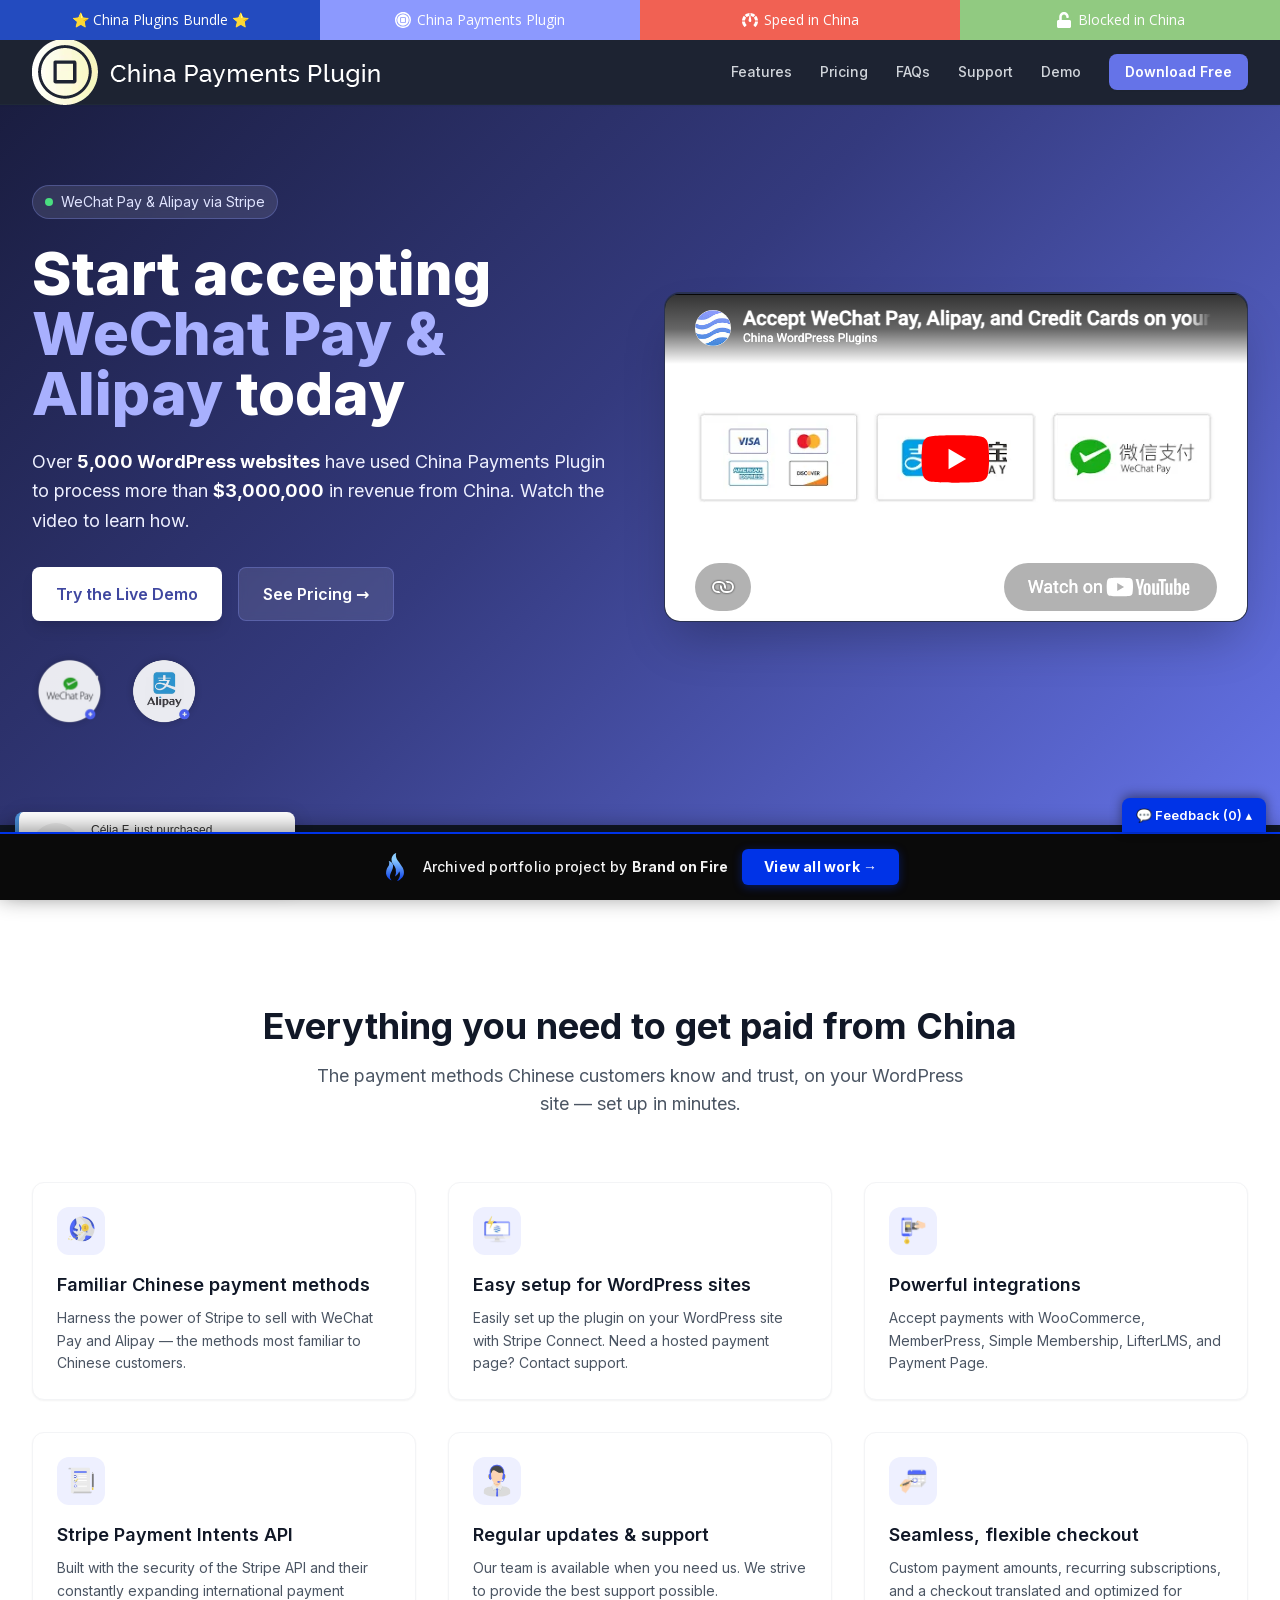
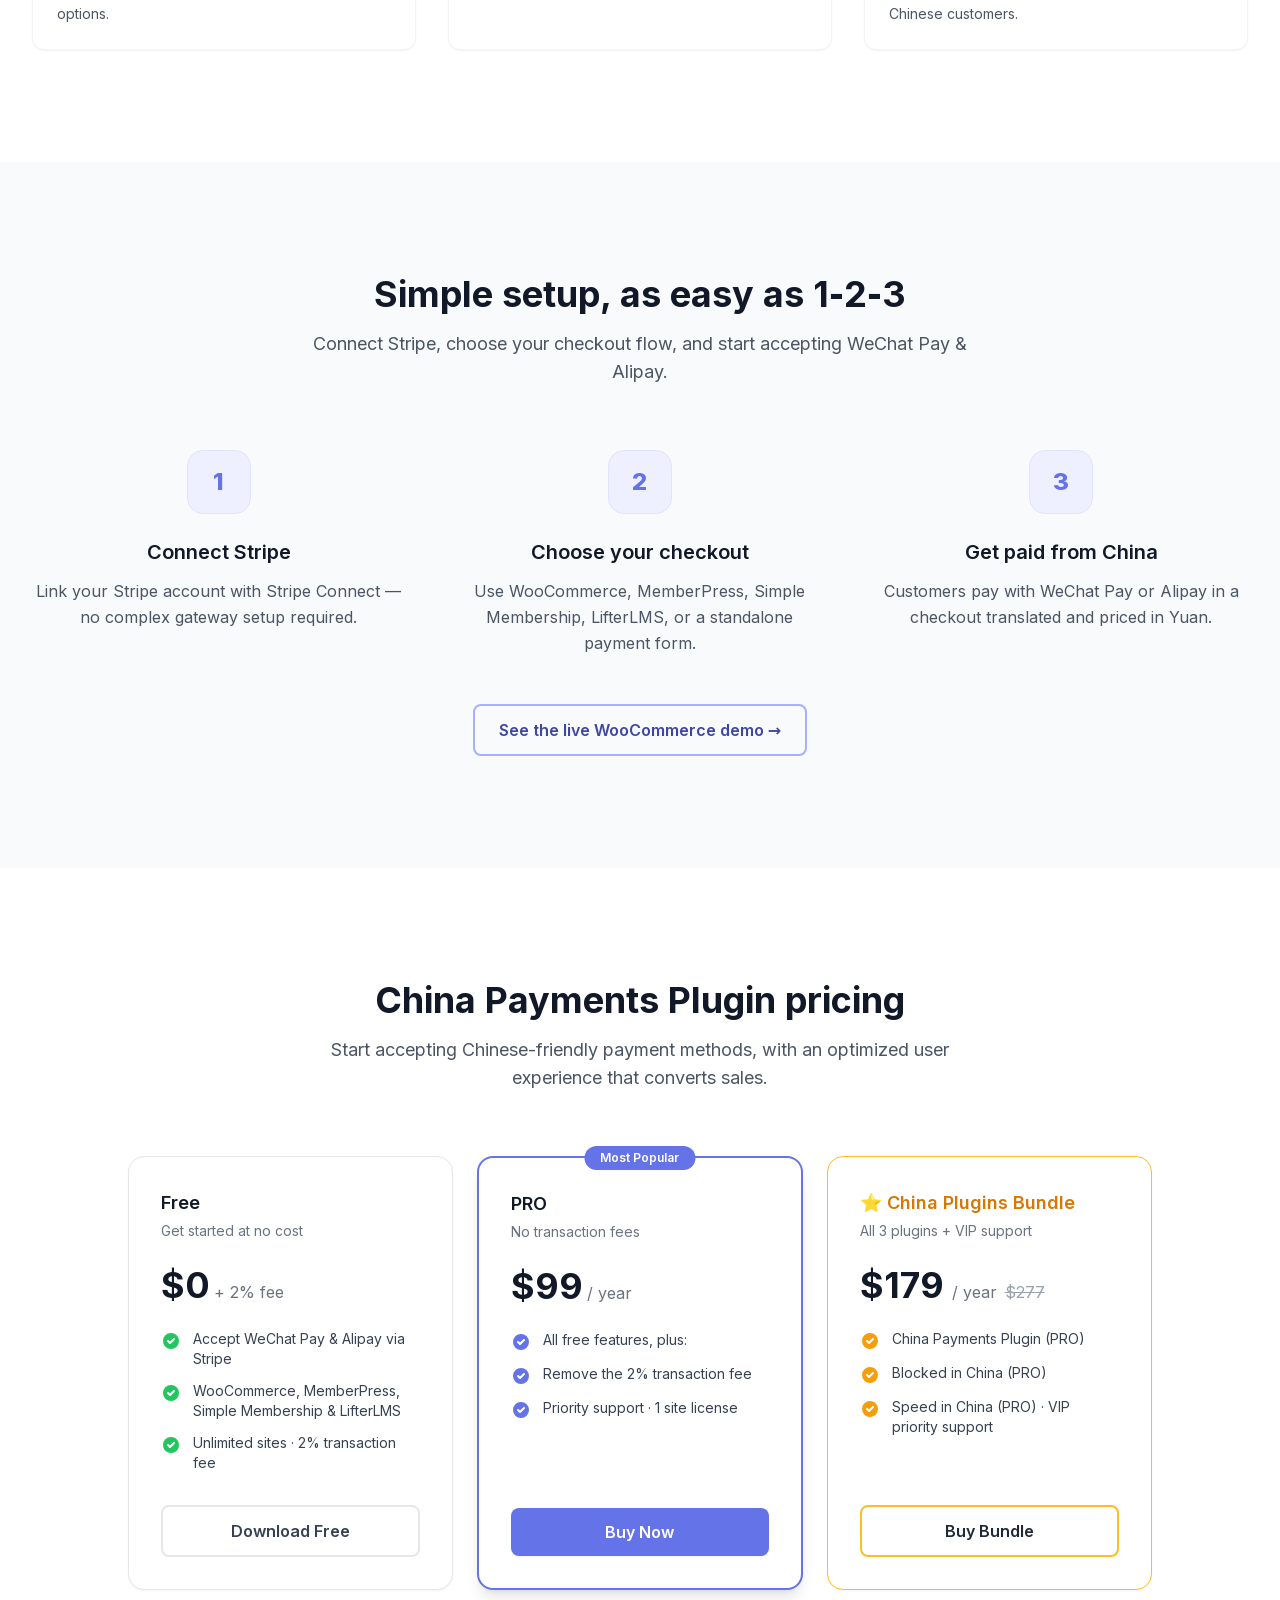
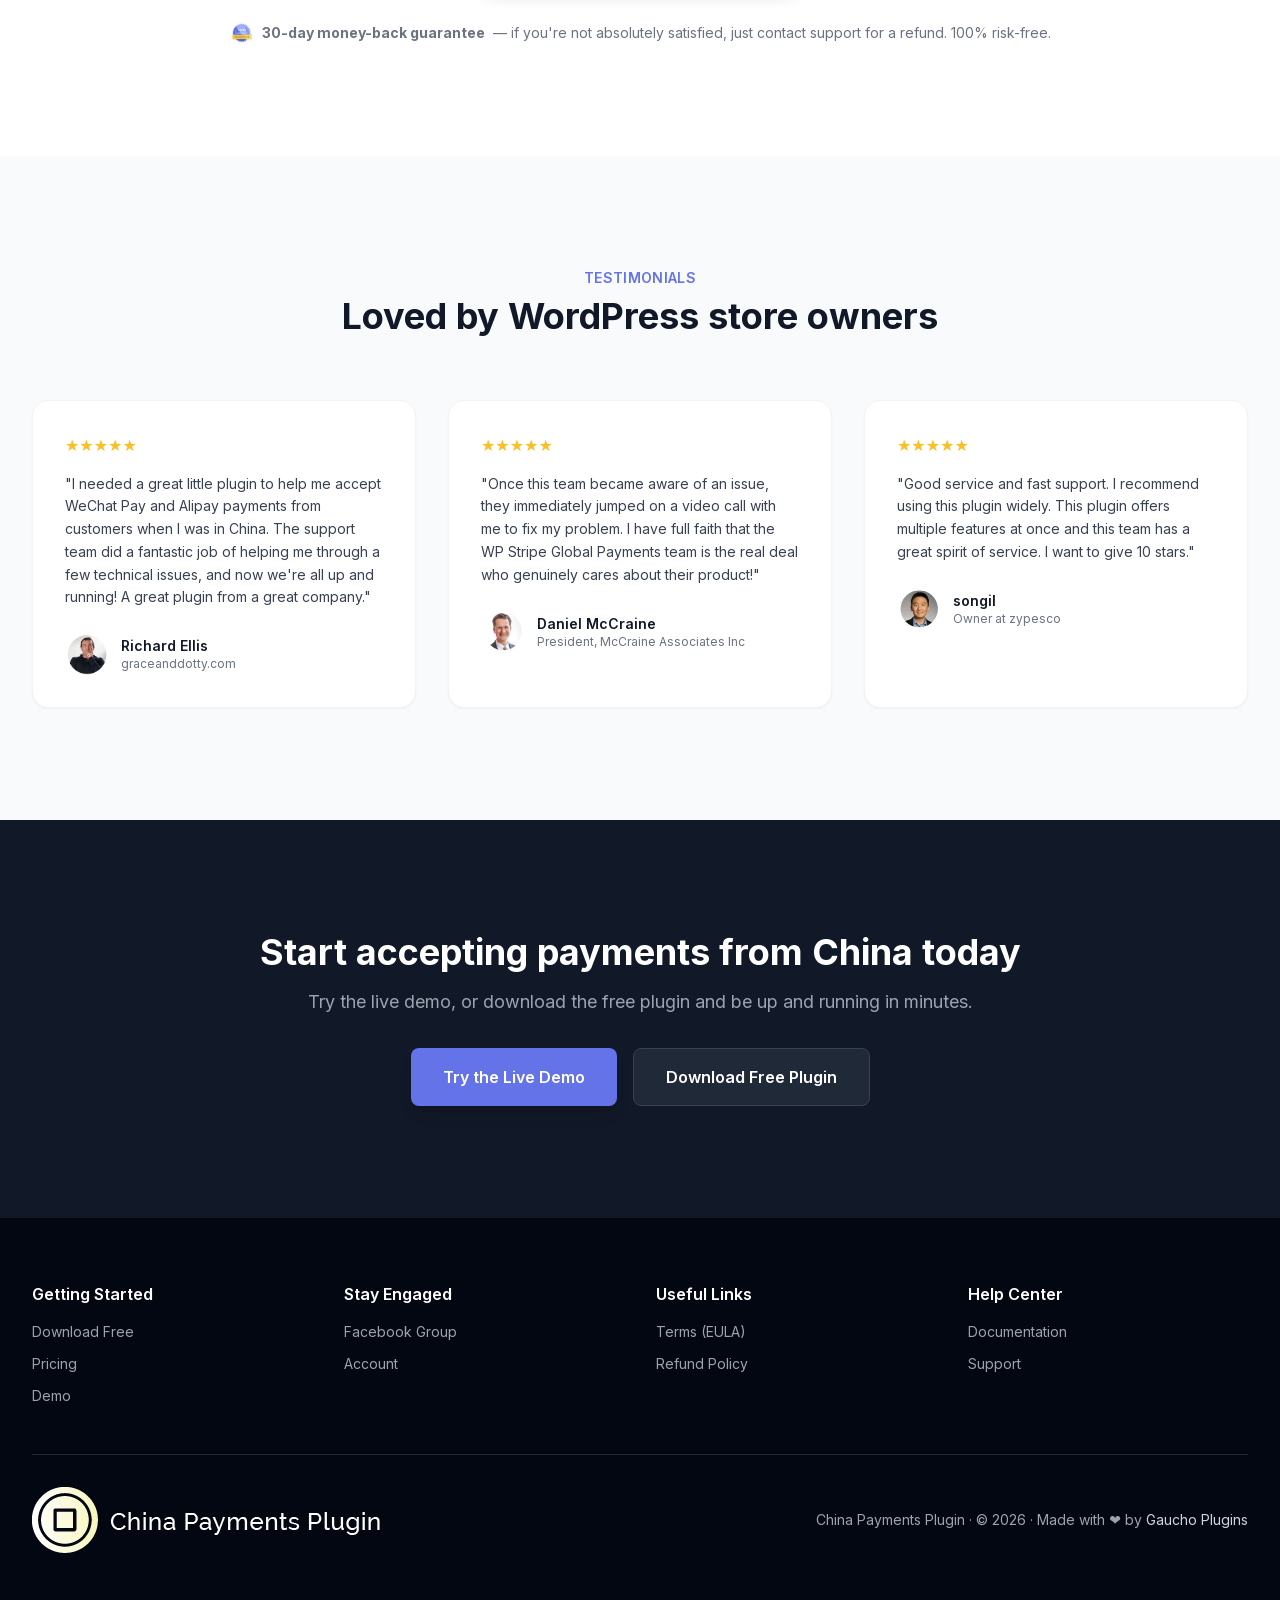
==== commit a6c0710a: "Add feedback comment widget to portfolio bar" ====
--- a/index.html
+++ b/index.html
@@ -1,57 +1,62 @@
-<!doctype html><html lang="en" class="scroll-smooth" data-bofp="0"><head><meta charset="utf-8"><link rel="icon" href="/assets/img/icon.png" type="image/png"><link rel="apple-touch-icon" href="/assets/img/icon.png"><meta name="viewport" content="width=device-width, initial-scale=1"><title>China Payments Plugin – Accept WeChat Pay &amp; Alipay on WordPress</title><meta name="description" content="Accept WeChat Pay, Alipay, and credit-card payments on your WordPress site via Stripe — with a checkout flow optimized for Chinese customers. Works with WooCommerce, MemberPress &amp; more."><meta name="keywords" content="WeChat Pay WordPress, Alipay WooCommerce, China payment gateway, accept payments from China, Stripe WeChat Pay, Chinese payments WordPress"><link rel="canonical" href="/"><meta property="og:type" content="website"><meta property="og:title" content="China Payments Plugin – Accept WeChat Pay &amp; Alipay on WordPress"><meta property="og:description" content="Accept WeChat Pay, Alipay, and credit cards on your WordPress site via Stripe — optimized for Chinese customers. 5,000+ sites, $3M+ processed."><meta property="og:url" content="/"><meta property="og:site_name" content="China Payments Plugin"><meta property="og:image" content="/assets/img/hero.png"><meta name="twitter:card" content="summary_large_image"><meta name="twitter:title" content="China Payments Plugin – WeChat Pay &amp; Alipay for WordPress"><meta name="twitter:description" content="Accept WeChat Pay &amp; Alipay via Stripe on your WordPress site. Optimized for Chinese customers."><link rel="stylesheet" href="style.css"><style>[data-bofp="1"]{background-color:rgb(255, 255, 255)!important;color:rgb(31, 41, 55)!important}[data-bofp="2"]{background-color:rgba(17, 24, 39, 0.95)!important;color:rgb(31, 41, 55)!important}[data-bofp="3"]{background-color:rgb(17, 24, 39)!important;color:rgb(31, 41, 55)!important}[data-bofp="4"]{background-color:rgb(255, 255, 255)!important;color:rgb(31, 41, 55)!important}[data-bofp="5"]{background-color:rgb(248, 250, 252)!important;color:rgb(31, 41, 55)!important}[data-bofp="6"]{background-color:rgb(255, 255, 255)!important;color:rgb(31, 41, 55)!important}[data-bofp="7"]{background-color:rgb(248, 250, 252)!important;color:rgb(31, 41, 55)!important}[data-bofp="8"]{background-color:rgb(17, 24, 39)!important;color:rgb(31, 41, 55)!important}[data-bofp="9"]{background-color:rgb(3, 7, 18)!important;color:rgb(156, 163, 175)!important}</style><meta name="robots" content="noindex, nofollow"><style id="bof-iconfix">.h-\[76px\]{height:76px !important;width:auto !important;}[class*="h-[76px]"]{height:76px !important;width:auto !important;}</style></head><body class="font-sans text-gray-800 bg-white antialiased" data-bofp="1"><div class="gp-strip"><a href="https://chinaplugins.com/" class="gp-s-bundle">⭐ China Plugins Bundle ⭐</a><a href="index.html" class="gp-s-cpp active"><span class="gp-icon"><svg xmlns="http://www.w3.org/2000/svg" viewBox="0 0 55 55"><path fill="#fff" d="M16.8,52.84A27.53,27.53,0,0,1,0,27.5,27.53,27.53,0,0,1,16.8,2.17,27.43,27.43,0,0,1,46.94,8.06a27.47,27.47,0,0,1,0,38.88,27.68,27.68,0,0,1-8.75,5.9,27.58,27.58,0,0,1-21.4,0ZM5,27.5A22.5,22.5,0,1,0,27.5,5,22.52,22.52,0,0,0,5,27.5Zm2.68,0A19.82,19.82,0,1,1,27.5,47.32,19.84,19.84,0,0,1,7.68,27.5Zm10.11-7.88V35.38a1.84,1.84,0,0,0,1.83,1.84H35.38a1.85,1.85,0,0,0,1.84-1.84V19.62a1.85,1.85,0,0,0-1.84-1.84H19.62a1.85,1.85,0,0,0-1.84,1.84h0Zm3.08,14.51V20.87H34.13V34.13Z"></path></svg></span>China Payments Plugin</a><a href="https://speedinchinaplugin.com/" class="gp-s-sic"><span class="gp-icon"><svg xmlns="http://www.w3.org/2000/svg" viewBox="0 0 75 66"><path fill="#fff" d="M12.547,66a1.055,1.055,0,0,1-.2-.02c-.569-.112-.649-.19-1.17-.7L11,65.116a44.951,44.951,0,0,1-7.673-10.9A34.6,34.6,0,0,1,.5,44.948,37.281,37.281,0,0,1,0,40.433H13.87a24.984,24.984,0,0,0,2.054,7.8,32.464,32.464,0,0,0,4.985,7.153,3.564,3.564,0,0,1,.453,1.259,2.631,2.631,0,0,1-.211,1.2l-7.643,7.767A1.607,1.607,0,0,1,12.547,66Zm50-.01a1.7,1.7,0,0,1-1.039-.484L53.848,57.84a2.621,2.621,0,0,1-.211-1.2,3.552,3.552,0,0,1,.453-1.259,32.411,32.411,0,0,0,4.985-7.153,25.185,25.185,0,0,0,2.054-7.8H75v.01a37.9,37.9,0,0,1-.5,4.5,34.6,34.6,0,0,1-2.831,9.27A44.952,44.952,0,0,1,64,65.116c-.11.106-.2.2-.282.277a1.442,1.442,0,0,1-1.029.586A1.027,1.027,0,0,1,62.542,65.99ZM75,35.889H61.069a23.519,23.519,0,0,0-1.48-6.754,29.844,29.844,0,0,0-3.806-6.386L65.57,12.741l.008.008a36.554,36.554,0,0,1,2.386,2.98,36.3,36.3,0,0,1,4.162,7.328A49.716,49.716,0,0,1,75,35.888Zm-61.069,0H0v-.006A49.8,49.8,0,0,1,2.874,23.056a36.315,36.315,0,0,1,4.162-7.328A35.609,35.609,0,0,1,9.43,12.741l9.788,10.008a29.714,29.714,0,0,0-3.806,6.386,23.751,23.751,0,0,0-1.48,6.753Zm8.487-16.271h0L12.6,9.64l.015-.012a79.218,79.218,0,0,1,6.541-4.654A30.831,30.831,0,0,1,23.9,2.64,38.621,38.621,0,0,1,29.85.829,53.184,53.184,0,0,1,35.378,0V4.8a4.075,4.075,0,0,0-.3.921c-.03.157-.751,3.892-1.642,8.6a18.535,18.535,0,0,0-4.528,1.214,31.123,31.123,0,0,0-6.494,4.083Zm30.241,0h0a31.148,31.148,0,0,0-6.495-4.083,18.493,18.493,0,0,0-4.4-1.2C40.8,9.557,40.007,5.809,40,5.771a4.157,4.157,0,0,0-.3-1.078V0h.016a53.828,53.828,0,0,1,5.512.828A38.585,38.585,0,0,1,51.179,2.64a30.8,30.8,0,0,1,4.743,2.333A79.869,79.869,0,0,1,62.477,9.64L52.66,19.618Z"></path><path fill="#fff" d="M24.431,24.4a2.1,2.1,0,0,0,.485-1.524,3.069,3.069,0,0,0-.5-1.326S11.9,2.959,10.866,1.926A6.775,6.775,0,0,0,9.183.6S4.41-1.286,1.672,1.639.382,8.481.382,8.481s-.011.42,1.348,2.2,19.79,13.7,19.79,13.7a3.088,3.088,0,0,0,1.349.592A2.1,2.1,0,0,0,24.431,24.4Z" transform="translate(37.287 44.82) rotate(-135)"></path></svg></span>Speed in China</a><a href="https://blockedinchinaplugin.com/" class="gp-s-bic"><span class="gp-icon"><svg xmlns="http://www.w3.org/2000/svg" viewBox="0 0 448 512"><path fill="#fff" d="M400 256H152V152.9c0-39.6 31.7-72.5 71.3-72.9 40-.4 72.7 32.1 72.7 72v16c0 13.3 10.7 24 24 24h32c13.3 0 24-10.7 24-24v-16C376 68 307.5 0 223.5 0 139.5 0 72 68 72 152v104H48c-26.5 0-48 21.5-48 48v160c0 26.5 21.5 48 48 48h352c26.5 0 48-21.5 48-48V304c0-26.5-21.5-48-48-48z"></path></svg></span>Blocked in China</a></div><header class="sticky top-0 z-50 bg-gray-900/95 backdrop-blur-sm border-b border-gray-800 shadow-sm" data-bofp="2"><nav class="max-w-7xl mx-auto px-4 sm:px-6 lg:px-8"><div class="flex items-center justify-between h-16"><a href="index.html" class="flex items-center gap-2.5" aria-label="China Payments Plugin home"><img src="_a/1bdbb308a877.webp" alt="China Payments Plugin" class="h-7 w-auto" decoding="sync"></a><div class="hidden md:flex items-center gap-7"><a href="index.html" class="text-sm font-medium text-gray-300 hover:text-brand-400 transition-colors">Features</a><a href="index.html" class="text-sm font-medium text-gray-300 hover:text-brand-400 transition-colors">Pricing</a><a href="faq/index.html" class="text-sm font-medium text-gray-300 hover:text-brand-400 transition-colors">FAQs</a><a href="https://chinaplugins.com/support/" class="text-sm font-medium text-gray-300 hover:text-brand-400 transition-colors">Support</a><a href="https://demo.chinapaymentsplugin.com/" target="_blank" rel="noopener" class="text-sm font-medium text-gray-300 hover:text-brand-400 transition-colors">Demo</a><a href="https://wordpress.org/plugins/wp-stripe-global-payments/" target="_blank" rel="noopener" class="inline-flex items-center px-4 py-2 bg-brand-500 text-white text-sm font-semibold rounded-lg hover:bg-brand-600 transition-colors shadow-sm">Download Free</a></div><button id="mobile-menu-btn" class="md:hidden p-2 text-gray-300 hover:text-brand-400" aria-label="Toggle menu"><svg class="w-6 h-6" fill="none" stroke="currentColor" viewBox="0 0 24 24"><path stroke-linecap="round" stroke-linejoin="round" stroke-width="2" d="M4 6h16M4 12h16M4 18h16"></path></svg></button></div><div id="mobile-menu" class="hidden md:hidden pb-4"><div class="flex flex-col gap-3"><a href="index.html" class="text-sm font-medium text-gray-300 hover:text-brand-400 py-1">Features</a><a href="index.html" class="text-sm font-medium text-gray-300 hover:text-brand-400 py-1">Pricing</a><a href="faq/index.html" class="text-sm font-medium text-gray-300 hover:text-brand-400 py-1">FAQs</a><a href="https://chinaplugins.com/support/" class="text-sm font-medium text-gray-300 hover:text-brand-400 py-1">Support</a><a href="https://demo.chinapaymentsplugin.com/" target="_blank" rel="noopener" class="text-sm font-medium text-gray-300 hover:text-brand-400 py-1">Demo</a><a href="https://wordpress.org/plugins/wp-stripe-global-payments/" target="_blank" rel="noopener" class="inline-flex items-center justify-center w-full px-4 py-2 bg-brand-500 text-white text-sm font-semibold rounded-lg mt-2">Download Free</a></div></div></nav></header><main><section class="gradient-hero pt-16 pb-20 lg:pt-20 lg:pb-24"><div class="max-w-7xl mx-auto px-4 sm:px-6 lg:px-8"><div class="grid lg:grid-cols-2 gap-12 items-center"><div class="fade-in"><p class="inline-flex items-center gap-2 px-3 py-1.5 bg-white/10 rounded-full text-sm text-brand-100 mb-6 backdrop-blur-sm border border-brand-400/30"><span class="w-2 h-2 rounded-full bg-green-400 pulse-dot"></span>WeChat Pay &amp; Alipay via Stripe</p><h1 class="text-4xl sm:text-5xl lg:text-6xl font-extrabold text-white leading-tight mb-6">Start accepting <span class="text-brand-300">WeChat Pay &amp; Alipay</span> today</h1><p class="text-lg text-brand-50 mb-8 max-w-xl leading-relaxed">Over <strong class="text-white">5,000 WordPress websites</strong> have used China Payments Plugin to process more than <strong class="text-white">$3,000,000</strong> in revenue from China. Watch the video to learn how.</p><div class="flex flex-col sm:flex-row gap-4"><a href="https://demo.chinapaymentsplugin.com/" target="_blank" rel="noopener" class="inline-flex items-center justify-center px-6 py-3.5 bg-white text-brand-700 font-semibold rounded-lg hover:bg-gray-100 transition-colors shadow-lg text-base">Try the Live Demo</a><a href="index.html" class="inline-flex items-center justify-center px-6 py-3.5 bg-white/10 text-white font-semibold rounded-lg hover:bg-white/20 transition-colors border border-brand-400/30 text-base backdrop-blur-sm">See Pricing →</a></div><div class="mt-8 flex items-center gap-5 flex-wrap"><img src="_a/007870c482b1.webp" alt="WeChat Pay" class="h-[76px] w-auto opacity-90" decoding="sync"><img src="_a/37fa9d899df4.webp" alt="Alipay" class="h-[76px] w-auto opacity-90" decoding="sync"></div></div><div class="fade-in"><div class="video-wrap shadow-2xl border border-brand-400/20 bg-gray-900"><img src="_a/c7bdbef160b0.bin" alt="" style="max-width: 100%; height: auto; display: block;"></div></div></div></div></section><section class="bg-gray-900 border-b border-gray-800 py-6" data-bofp="3"><div class="max-w-7xl mx-auto px-4 sm:px-6 lg:px-8"><div class="flex flex-wrap items-center justify-center gap-6 lg:gap-16 text-sm text-gray-400"><div class="flex items-center gap-2"><span class="text-brand-300 font-semibold">5,000+</span> WordPress sites</div><div><span class="text-brand-300 font-medium">$3M+</span> processed from China</div><div>Powered by <span class="text-brand-300 font-medium">Stripe</span></div><div class="flex items-center gap-2"><span class="text-brand-300 font-medium">WooCommerce</span> &amp; MemberPress ready</div></div></div></section><section class="py-20 lg:py-28 bg-white" id="features" data-bofp="4"><div class="max-w-7xl mx-auto px-4 sm:px-6 lg:px-8"><div class="text-center mb-16"><h2 class="text-3xl sm:text-4xl font-bold text-gray-900 mb-4">Everything you need to get paid from China</h2><p class="text-lg text-gray-600 max-w-2xl mx-auto">The payment methods Chinese customers know and trust, on your WordPress site — set up in minutes.</p></div><div class="grid sm:grid-cols-2 lg:grid-cols-3 gap-6 lg:gap-8"><div class="bg-white rounded-xl p-6 border border-gray-100 card-hover shadow-sm"><div class="w-12 h-12 bg-brand-50 rounded-xl flex items-center justify-center mb-4"><img src="_a/c68aafba5542.webp" alt="" class="w-7 h-7" decoding="sync"></div><h3 class="text-lg font-semibold text-gray-900 mb-2">Familiar Chinese payment methods</h3><p class="text-gray-600 text-sm leading-relaxed">Harness the power of Stripe to sell with WeChat Pay and Alipay — the methods most familiar to Chinese customers.</p></div><div class="bg-white rounded-xl p-6 border border-gray-100 card-hover shadow-sm"><div class="w-12 h-12 bg-brand-50 rounded-xl flex items-center justify-center mb-4"><img src="_a/c7ff347d9180.webp" alt="" class="w-7 h-7" decoding="sync"></div><h3 class="text-lg font-semibold text-gray-900 mb-2">Easy setup for WordPress sites</h3><p class="text-gray-600 text-sm leading-relaxed">Easily set up the plugin on your WordPress site with Stripe Connect. Need a hosted payment page? Contact support.</p></div><div class="bg-white rounded-xl p-6 border border-gray-100 card-hover shadow-sm"><div class="w-12 h-12 bg-brand-50 rounded-xl flex items-center justify-center mb-4"><img src="_a/2b19e981ce31.webp" alt="" class="w-7 h-7" decoding="sync"></div><h3 class="text-lg font-semibold text-gray-900 mb-2">Powerful integrations</h3><p class="text-gray-600 text-sm leading-relaxed">Accept payments with WooCommerce, MemberPress, Simple Membership, LifterLMS, and Payment Page.</p></div><div class="bg-white rounded-xl p-6 border border-gray-100 card-hover shadow-sm"><div class="w-12 h-12 bg-brand-50 rounded-xl flex items-center justify-center mb-4"><img src="_a/e73915509c45.webp" alt="" class="w-7 h-7" decoding="sync"></div><h3 class="text-lg font-semibold text-gray-900 mb-2">Stripe Payment Intents API</h3><p class="text-gray-600 text-sm leading-relaxed">Built with the security of the Stripe API and their constantly expanding international payment options.</p></div><div class="bg-white rounded-xl p-6 border border-gray-100 card-hover shadow-sm"><div class="w-12 h-12 bg-brand-50 rounded-xl flex items-center justify-center mb-4"><img src="_a/96411ce3e89d.webp" alt="" class="w-7 h-7" decoding="sync"></div><h3 class="text-lg font-semibold text-gray-900 mb-2">Regular updates &amp; support</h3><p class="text-gray-600 text-sm leading-relaxed">Our team is available when you need us. We strive to provide the best support possible.</p></div><div class="bg-white rounded-xl p-6 border border-gray-100 card-hover shadow-sm"><div class="w-12 h-12 bg-brand-50 rounded-xl flex items-center justify-center mb-4"><img src="_a/09226e2cd700.webp" alt="" class="w-7 h-7" decoding="sync"></div><h3 class="text-lg font-semibold text-gray-900 mb-2">Seamless, flexible checkout</h3><p class="text-gray-600 text-sm leading-relaxed">Custom payment amounts, recurring subscriptions, and a checkout translated and optimized for Chinese customers.</p></div></div></div></section><section class="py-20 lg:py-28 bg-surface-50" data-bofp="5"><div class="max-w-7xl mx-auto px-4 sm:px-6 lg:px-8"><div class="text-center mb-16"><h2 class="text-3xl sm:text-4xl font-bold text-gray-900 mb-4">Simple setup, as easy as 1‑2‑3</h2><p class="text-lg text-gray-600 max-w-2xl mx-auto">Connect Stripe, choose your checkout flow, and start accepting WeChat Pay &amp; Alipay.</p></div><div class="grid md:grid-cols-3 gap-8 lg:gap-12"><div class="text-center"><div class="w-16 h-16 bg-brand-50 rounded-2xl flex items-center justify-center mx-auto mb-6 border border-brand-100"><span class="text-2xl font-extrabold text-brand-500">1</span></div><h3 class="text-xl font-semibold text-gray-900 mb-3">Connect Stripe</h3><p class="text-gray-600 leading-relaxed">Link your Stripe account with Stripe Connect — no complex gateway setup required.</p></div><div class="text-center"><div class="w-16 h-16 bg-brand-50 rounded-2xl flex items-center justify-center mx-auto mb-6 border border-brand-100"><span class="text-2xl font-extrabold text-brand-500">2</span></div><h3 class="text-xl font-semibold text-gray-900 mb-3">Choose your checkout</h3><p class="text-gray-600 leading-relaxed">Use WooCommerce, MemberPress, Simple Membership, LifterLMS, or a standalone payment form.</p></div><div class="text-center"><div class="w-16 h-16 bg-brand-50 rounded-2xl flex items-center justify-center mx-auto mb-6 border border-brand-100"><span class="text-2xl font-extrabold text-brand-500">3</span></div><h3 class="text-xl font-semibold text-gray-900 mb-3">Get paid from China</h3><p class="text-gray-600 leading-relaxed">Customers pay with WeChat Pay or Alipay in a checkout translated and priced in Yuan.</p></div></div><div class="text-center mt-12"><a href="https://demo.chinapaymentsplugin.com/woocommerce-demo/" target="_blank" rel="noopener" class="inline-flex items-center px-6 py-3 border-2 border-brand-300 text-brand-700 font-semibold rounded-lg hover:bg-brand-50 transition-colors">See the live WooCommerce demo →</a></div></div></section><section class="py-20 lg:py-28 bg-white" id="pricing" data-bofp="6"><div class="max-w-7xl mx-auto px-4 sm:px-6 lg:px-8"><div class="text-center mb-16"><h2 class="text-3xl sm:text-4xl font-bold text-gray-900 mb-4">China Payments Plugin pricing</h2><p class="text-lg text-gray-600 max-w-2xl mx-auto">Start accepting Chinese-friendly payment methods, with an optimized user experience that converts sales.</p></div><div class="grid md:grid-cols-3 gap-6 max-w-5xl mx-auto"><div class="bg-white rounded-2xl p-8 border border-gray-200 shadow-sm flex flex-col"><h3 class="text-lg font-semibold text-gray-900 mb-1">Free</h3><p class="text-sm text-gray-500 mb-6">Get started at no cost</p><div class="flex items-baseline gap-1 mb-6"><span class="text-4xl font-bold text-gray-900">$0</span><span class="text-gray-500">+ 2% fee</span></div><ul class="space-y-3 mb-8 flex-grow text-sm text-gray-700"><li class="flex items-start gap-3"><svg class="w-5 h-5 text-green-500 flex-shrink-0 mt-0.5" fill="currentColor" viewBox="0 0 20 20"><path fill-rule="evenodd" d="M10 18a8 8 0 100-16 8 8 0 000 16zm3.707-9.293a1 1 0 00-1.414-1.414L9 10.586 7.707 9.293a1 1 0 00-1.414 1.414l2 2a1 1 0 001.414 0l4-4z" clip-rule="evenodd"></path></svg>Accept WeChat Pay &amp; Alipay via Stripe</li><li class="flex items-start gap-3"><svg class="w-5 h-5 text-green-500 flex-shrink-0 mt-0.5" fill="currentColor" viewBox="0 0 20 20"><path fill-rule="evenodd" d="M10 18a8 8 0 100-16 8 8 0 000 16zm3.707-9.293a1 1 0 00-1.414-1.414L9 10.586 7.707 9.293a1 1 0 00-1.414 1.414l2 2a1 1 0 001.414 0l4-4z" clip-rule="evenodd"></path></svg>WooCommerce, MemberPress, Simple Membership &amp; LifterLMS</li><li class="flex items-start gap-3"><svg class="w-5 h-5 text-green-500 flex-shrink-0 mt-0.5" fill="currentColor" viewBox="0 0 20 20"><path fill-rule="evenodd" d="M10 18a8 8 0 100-16 8 8 0 000 16zm3.707-9.293a1 1 0 00-1.414-1.414L9 10.586 7.707 9.293a1 1 0 00-1.414 1.414l2 2a1 1 0 001.414 0l4-4z" clip-rule="evenodd"></path></svg>Unlimited sites · 2% transaction fee</li></ul><a href="https://wordpress.org/plugins/wp-stripe-global-payments/" target="_blank" rel="noopener" class="block w-full text-center px-6 py-3 border-2 border-gray-200 text-gray-700 font-semibold rounded-lg hover:border-brand-300 hover:text-brand-600 transition-colors">Download Free</a></div><div class="bg-white rounded-2xl p-8 border-2 border-brand-500 shadow-lg relative flex flex-col"><div class="absolute -top-3 left-1/2 -translate-x-1/2 px-4 py-1 bg-brand-500 text-white text-xs font-semibold rounded-full">Most Popular</div><h3 class="text-lg font-semibold text-gray-900 mb-1">PRO</h3><p class="text-sm text-gray-500 mb-6">No transaction fees</p><div class="flex items-baseline gap-1 mb-6"><span class="text-4xl font-bold text-gray-900">$99</span><span class="text-gray-500">/ year</span></div><ul class="space-y-3 mb-8 flex-grow text-sm text-gray-700"><li class="flex items-start gap-3"><svg class="w-5 h-5 text-brand-500 flex-shrink-0 mt-0.5" fill="currentColor" viewBox="0 0 20 20"><path fill-rule="evenodd" d="M10 18a8 8 0 100-16 8 8 0 000 16zm3.707-9.293a1 1 0 00-1.414-1.414L9 10.586 7.707 9.293a1 1 0 00-1.414 1.414l2 2a1 1 0 001.414 0l4-4z" clip-rule="evenodd"></path></svg>All free features, plus:</li><li class="flex items-start gap-3"><svg class="w-5 h-5 text-brand-500 flex-shrink-0 mt-0.5" fill="currentColor" viewBox="0 0 20 20"><path fill-rule="evenodd" d="M10 18a8 8 0 100-16 8 8 0 000 16zm3.707-9.293a1 1 0 00-1.414-1.414L9 10.586 7.707 9.293a1 1 0 00-1.414 1.414l2 2a1 1 0 001.414 0l4-4z" clip-rule="evenodd"></path></svg>Remove the 2% transaction fee</li><li class="flex items-start gap-3"><svg class="w-5 h-5 text-brand-500 flex-shrink-0 mt-0.5" fill="currentColor" viewBox="0 0 20 20"><path fill-rule="evenodd" d="M10 18a8 8 0 100-16 8 8 0 000 16zm3.707-9.293a1 1 0 00-1.414-1.414L9 10.586 7.707 9.293a1 1 0 00-1.414 1.414l2 2a1 1 0 001.414 0l4-4z" clip-rule="evenodd"></path></svg>Priority support · 1 site license</li></ul><a href="#" data-buy="pro" class="cpp-buy block w-full text-center px-6 py-3 bg-brand-500 text-white font-semibold rounded-lg hover:bg-brand-600 transition-colors shadow-sm">Buy Now</a></div><div class="bg-white rounded-2xl p-8 border border-gold-400 shadow-sm flex flex-col"><div class="flex items-center gap-2 mb-1"><h3 class="text-lg font-semibold text-gold-600">⭐ China Plugins Bundle</h3></div><p class="text-sm text-gray-500 mb-6">All 3 plugins + VIP support</p><div class="flex items-baseline gap-2 mb-6"><span class="text-4xl font-bold text-gray-900">$179</span><span class="text-gray-500">/ year</span><span class="text-gray-400 line-through">$277</span></div><ul class="space-y-3 mb-8 flex-grow text-sm text-gray-700"><li class="flex items-start gap-3"><svg class="w-5 h-5 text-gold-500 flex-shrink-0 mt-0.5" fill="currentColor" viewBox="0 0 20 20"><path fill-rule="evenodd" d="M10 18a8 8 0 100-16 8 8 0 000 16zm3.707-9.293a1 1 0 00-1.414-1.414L9 10.586 7.707 9.293a1 1 0 00-1.414 1.414l2 2a1 1 0 001.414 0l4-4z" clip-rule="evenodd"></path></svg>China Payments Plugin (PRO)</li><li class="flex items-start gap-3"><svg class="w-5 h-5 text-gold-500 flex-shrink-0 mt-0.5" fill="currentColor" viewBox="0 0 20 20"><path fill-rule="evenodd" d="M10 18a8 8 0 100-16 8 8 0 000 16zm3.707-9.293a1 1 0 00-1.414-1.414L9 10.586 7.707 9.293a1 1 0 00-1.414 1.414l2 2a1 1 0 001.414 0l4-4z" clip-rule="evenodd"></path></svg>Blocked in China (PRO)</li><li class="flex items-start gap-3"><svg class="w-5 h-5 text-gold-500 flex-shrink-0 mt-0.5" fill="currentColor" viewBox="0 0 20 20"><path fill-rule="evenodd" d="M10 18a8 8 0 100-16 8 8 0 000 16zm3.707-9.293a1 1 0 00-1.414-1.414L9 10.586 7.707 9.293a1 1 0 00-1.414 1.414l2 2a1 1 0 001.414 0l4-4z" clip-rule="evenodd"></path></svg>Speed in China (PRO) · VIP priority support</li></ul><a href="#" data-buy="bundle" class="cpp-buy block w-full text-center px-6 py-3 border-2 border-gold-400 text-gold-700 font-semibold rounded-lg hover:bg-gold-50 transition-colors">Buy Bundle</a></div></div><p class="text-center text-sm text-gray-500 mt-8 flex items-center justify-center gap-2"><img src="_a/0c46b90ab8bf.webp" alt="" class="w-6 h-6" width="24" height="24" onerror="this.style.display='none'" decoding="sync"><strong>30-day money-back guarantee</strong> — if you're not absolutely satisfied, just contact support for a refund. 100% risk-free.</p></div></section><section class="py-20 lg:py-28 bg-surface-50" data-bofp="7"><div class="max-w-7xl mx-auto px-4 sm:px-6 lg:px-8"><div class="text-center mb-16"><p class="text-sm font-semibold text-brand-500 uppercase tracking-wide mb-2">Testimonials</p><h2 class="text-3xl sm:text-4xl font-bold text-gray-900">Loved by WordPress store owners</h2></div><div class="grid md:grid-cols-3 gap-8"><figure class="bg-white rounded-2xl p-8 border border-gray-100 shadow-sm"><div class="flex gap-1 mb-4 text-gold-400">★★★★★</div><blockquote class="text-gray-700 leading-relaxed mb-6 text-sm">"I needed a great little plugin to help me accept WeChat Pay and Alipay payments from customers when I was in China. The support team did a fantastic job of helping me through a few technical issues, and now we're all up and running! A great plugin from a great company."</blockquote><figcaption class="flex items-center gap-3"><img src="_a/1041a2410ac0.webp" alt="Richard Ellis" width="44" height="44" class="w-11 h-11 rounded-full object-cover" decoding="sync"><span><span class="block font-semibold text-gray-900 text-sm">Richard Ellis</span><span class="block text-gray-500 text-xs">graceanddotty.com</span></span></figcaption></figure><figure class="bg-white rounded-2xl p-8 border border-gray-100 shadow-sm"><div class="flex gap-1 mb-4 text-gold-400">★★★★★</div><blockquote class="text-gray-700 leading-relaxed mb-6 text-sm">"Once this team became aware of an issue, they immediately jumped on a video call with me to fix my problem. I have full faith that the WP Stripe Global Payments team is the real deal who genuinely cares about their product!"</blockquote><figcaption class="flex items-center gap-3"><img src="_a/2da0b44c08cd.webp" alt="Daniel McCraine" width="44" height="44" class="w-11 h-11 rounded-full object-cover" decoding="sync"><span><span class="block font-semibold text-gray-900 text-sm">Daniel McCraine</span><span class="block text-gray-500 text-xs">President, McCraine Associates Inc</span></span></figcaption></figure><figure class="bg-white rounded-2xl p-8 border border-gray-100 shadow-sm"><div class="flex gap-1 mb-4 text-gold-400">★★★★★</div><blockquote class="text-gray-700 leading-relaxed mb-6 text-sm">"Good service and fast support. I recommend using this plugin widely. This plugin offers multiple features at once and this team has a great spirit of service. I want to give 10 stars."</blockquote><figcaption class="flex items-center gap-3"><img src="_a/37df13ffdf35.webp" alt="songil" width="44" height="44" class="w-11 h-11 rounded-full object-cover" decoding="sync"><span><span class="block font-semibold text-gray-900 text-sm">songil</span><span class="block text-gray-500 text-xs">Owner at zypesco</span></span></figcaption></figure></div></div></section><section class="py-20 lg:py-28 bg-gray-900" data-bofp="8"><div class="max-w-4xl mx-auto px-4 sm:px-6 lg:px-8 text-center"><h2 class="text-3xl sm:text-4xl font-bold text-white mb-4">Start accepting payments from China today</h2><p class="text-lg text-gray-400 mb-8 max-w-2xl mx-auto">Try the live demo, or download the free plugin and be up and running in minutes.</p><div class="flex flex-col sm:flex-row gap-4 justify-center"><a href="https://demo.chinapaymentsplugin.com/" target="_blank" rel="noopener" class="inline-flex items-center justify-center px-8 py-4 bg-brand-500 text-white font-semibold rounded-lg hover:bg-brand-600 transition-colors shadow-lg text-base">Try the Live Demo</a><a href="https://wordpress.org/plugins/wp-stripe-global-payments/" target="_blank" rel="noopener" class="inline-flex items-center justify-center px-8 py-4 bg-gray-800 text-white font-semibold rounded-lg hover:bg-gray-700 transition-colors border border-gray-700 text-base">Download Free Plugin</a></div></div></section></main><footer class="bg-gray-950 text-gray-400 py-16" data-bofp="9"><div class="max-w-7xl mx-auto px-4 sm:px-6 lg:px-8"><div class="grid sm:grid-cols-2 lg:grid-cols-4 gap-8 mb-12"><div><h4 class="text-white font-semibold mb-4">Getting Started</h4><ul class="space-y-3 text-sm"><li><a href="https://wordpress.org/plugins/wp-stripe-global-payments/" target="_blank" rel="noopener" class="hover:text-brand-400 transition-colors">Download Free</a></li><li><a href="index.html" class="hover:text-brand-400 transition-colors">Pricing</a></li><li><a href="https://demo.chinapaymentsplugin.com/" target="_blank" rel="noopener" class="hover:text-brand-400 transition-colors">Demo</a></li></ul></div><div><h4 class="text-white font-semibold mb-4">Stay Engaged</h4><ul class="space-y-3 text-sm"><li><a href="https://www.facebook.com/groups/559064778784087" target="_blank" rel="noopener" class="hover:text-brand-400 transition-colors">Facebook Group</a></li><li><a href="https://gauchoplugins.com/account/" target="_blank" rel="noopener" class="hover:text-brand-400 transition-colors">Account</a></li></ul></div><div><h4 class="text-white font-semibold mb-4">Useful Links</h4><ul class="space-y-3 text-sm"><li><a href="https://freemius.com/terms/2959/wp-stripe-global-payments/" target="_blank" rel="noopener" class="hover:text-brand-400 transition-colors">Terms (EULA)</a></li><li><a href="https://freemius.com/terms/2959/wp-stripe-global-payments/#refund_policy" target="_blank" rel="noopener" class="hover:text-brand-400 transition-colors">Refund Policy</a></li></ul></div><div><h4 class="text-white font-semibold mb-4">Help Center</h4><ul class="space-y-3 text-sm"><li><a href="https://docs.chinapaymentsplugin.com/" target="_blank" rel="noopener" class="hover:text-brand-400 transition-colors">Documentation</a></li><li><a href="https://chinaplugins.com/support/" class="hover:text-brand-400 transition-colors">Support</a></li></ul></div></div><div class="border-t border-gray-800 pt-8 flex flex-col sm:flex-row items-center justify-between gap-4 text-sm"><div class="flex items-center gap-2.5"><img src="_a/1bdbb308a877.webp" alt="China Payments Plugin" class="h-6 w-auto" decoding="sync"></div><p>China Payments Plugin · © 2026 · Made with ❤️ by <a href="https://gauchoplugins.com/" target="_blank" rel="noopener" class="text-gray-300 hover:text-brand-400">Gaucho Plugins</a></p></div></div></footer><div class="fomo-popup fomo-show" role="status" aria-live="polite"><div class="fomo-wrap"><span class="fomo-close" title="Close">×</span><div class="fomo-img"><img src="[data-uri]" alt=""></div><div class="fomo-text"><span class="fomo-line1">Célia F. just purchased</span><span class="fomo-line2">the pro plan!<span class="fomo-verified">✓ Verified</span></span><span class="fomo-line3">View Pricing →</span></div><a class="fomo-link" href="#"></a></div></div><!-- bof-portfolio-bar --><a href="https://brandonfire.com/portfolio/" id="bof-portfolio-bar" rel="noopener" style="position:fixed;left:0;right:0;bottom:0;z-index:2147483647;display:flex;align-items:center;justify-content:center;gap:14px;flex-wrap:wrap;background:#0a0a0a;color:#ffffff !important;font-family:Inter,-apple-system,BlinkMacSystemFont,'Segoe UI',Roboto,Helvetica,Arial,sans-serif;font-size:14px;font-weight:500;line-height:1;letter-spacing:.2px;padding:15px 18px;text-decoration:none !important;box-shadow:0 -3px 22px rgba(0,0,0,.45);border-top:2px solid #0033e7;box-sizing:border-box;"><img src="[data-uri]" alt="" width="28" height="28" style="display:block;flex:0 0 auto;width:28px;height:28px;"><span style="opacity:.95;color:#fff;">Archived portfolio project by <strong style="font-weight:700;color:#fff;">Brand&nbsp;on&nbsp;Fire</strong></span><span style="background:#0033e7;color:#fff;padding:11px 22px;border-radius:6px;font-weight:700;font-size:14px;white-space:nowrap;box-shadow:0 2px 10px rgba(0,51,231,.4);">View&nbsp;all&nbsp;work&nbsp;&rarr;</span></a><script>(function(){function p(){var b=document.getElementById("bof-portfolio-bar");if(b&&document.body)document.body.style.setProperty("padding-bottom",b.offsetHeight+"px","important");}if(document.readyState!=="loading")p();else document.addEventListener("DOMContentLoaded",p);window.addEventListener("resize",p);})();</script><script>/* Brand on Fire portfolio feedback collector. All portfolio sites are one origin
-   (brand-on-fire.github.io) so localStorage is SHARED — comments accumulate in one place across every
-   site. "Export all" copies them to the clipboard to paste back to Claude. Zero backend. */
+<!doctype html><html lang="en" class="scroll-smooth" data-bofp="0"><head><meta charset="utf-8"><link rel="icon" href="/assets/img/icon.png" type="image/png"><link rel="apple-touch-icon" href="/assets/img/icon.png"><meta name="viewport" content="width=device-width, initial-scale=1"><title>China Payments Plugin – Accept WeChat Pay &amp; Alipay on WordPress</title><meta name="description" content="Accept WeChat Pay, Alipay, and credit-card payments on your WordPress site via Stripe — with a checkout flow optimized for Chinese customers. Works with WooCommerce, MemberPress &amp; more."><meta name="keywords" content="WeChat Pay WordPress, Alipay WooCommerce, China payment gateway, accept payments from China, Stripe WeChat Pay, Chinese payments WordPress"><link rel="canonical" href="/"><meta property="og:type" content="website"><meta property="og:title" content="China Payments Plugin – Accept WeChat Pay &amp; Alipay on WordPress"><meta property="og:description" content="Accept WeChat Pay, Alipay, and credit cards on your WordPress site via Stripe — optimized for Chinese customers. 5,000+ sites, $3M+ processed."><meta property="og:url" content="/"><meta property="og:site_name" content="China Payments Plugin"><meta property="og:image" content="/assets/img/hero.png"><meta name="twitter:card" content="summary_large_image"><meta name="twitter:title" content="China Payments Plugin – WeChat Pay &amp; Alipay for WordPress"><meta name="twitter:description" content="Accept WeChat Pay &amp; Alipay via Stripe on your WordPress site. Optimized for Chinese customers."><link rel="stylesheet" href="style.css"><style>[data-bofp="1"]{background-color:rgb(255, 255, 255)!important;color:rgb(31, 41, 55)!important}[data-bofp="2"]{background-color:rgba(17, 24, 39, 0.95)!important;color:rgb(31, 41, 55)!important}[data-bofp="3"]{background-color:rgb(17, 24, 39)!important;color:rgb(31, 41, 55)!important}[data-bofp="4"]{background-color:rgb(255, 255, 255)!important;color:rgb(31, 41, 55)!important}[data-bofp="5"]{background-color:rgb(248, 250, 252)!important;color:rgb(31, 41, 55)!important}[data-bofp="6"]{background-color:rgb(255, 255, 255)!important;color:rgb(31, 41, 55)!important}[data-bofp="7"]{background-color:rgb(248, 250, 252)!important;color:rgb(31, 41, 55)!important}[data-bofp="8"]{background-color:rgb(17, 24, 39)!important;color:rgb(31, 41, 55)!important}[data-bofp="9"]{background-color:rgb(3, 7, 18)!important;color:rgb(156, 163, 175)!important}</style><meta name="robots" content="noindex, nofollow"><style id="bof-iconfix">.h-\[76px\]{height:76px !important;width:auto !important;}[class*="h-[76px]"]{height:76px !important;width:auto !important;}</style></head><body class="font-sans text-gray-800 bg-white antialiased" data-bofp="1"><div class="gp-strip"><a href="https://chinaplugins.com/" class="gp-s-bundle">⭐ China Plugins Bundle ⭐</a><a href="index.html" class="gp-s-cpp active"><span class="gp-icon"><svg xmlns="http://www.w3.org/2000/svg" viewBox="0 0 55 55"><path fill="#fff" d="M16.8,52.84A27.53,27.53,0,0,1,0,27.5,27.53,27.53,0,0,1,16.8,2.17,27.43,27.43,0,0,1,46.94,8.06a27.47,27.47,0,0,1,0,38.88,27.68,27.68,0,0,1-8.75,5.9,27.58,27.58,0,0,1-21.4,0ZM5,27.5A22.5,22.5,0,1,0,27.5,5,22.52,22.52,0,0,0,5,27.5Zm2.68,0A19.82,19.82,0,1,1,27.5,47.32,19.84,19.84,0,0,1,7.68,27.5Zm10.11-7.88V35.38a1.84,1.84,0,0,0,1.83,1.84H35.38a1.85,1.85,0,0,0,1.84-1.84V19.62a1.85,1.85,0,0,0-1.84-1.84H19.62a1.85,1.85,0,0,0-1.84,1.84h0Zm3.08,14.51V20.87H34.13V34.13Z"></path></svg></span>China Payments Plugin</a><a href="https://speedinchinaplugin.com/" class="gp-s-sic"><span class="gp-icon"><svg xmlns="http://www.w3.org/2000/svg" viewBox="0 0 75 66"><path fill="#fff" d="M12.547,66a1.055,1.055,0,0,1-.2-.02c-.569-.112-.649-.19-1.17-.7L11,65.116a44.951,44.951,0,0,1-7.673-10.9A34.6,34.6,0,0,1,.5,44.948,37.281,37.281,0,0,1,0,40.433H13.87a24.984,24.984,0,0,0,2.054,7.8,32.464,32.464,0,0,0,4.985,7.153,3.564,3.564,0,0,1,.453,1.259,2.631,2.631,0,0,1-.211,1.2l-7.643,7.767A1.607,1.607,0,0,1,12.547,66Zm50-.01a1.7,1.7,0,0,1-1.039-.484L53.848,57.84a2.621,2.621,0,0,1-.211-1.2,3.552,3.552,0,0,1,.453-1.259,32.411,32.411,0,0,0,4.985-7.153,25.185,25.185,0,0,0,2.054-7.8H75v.01a37.9,37.9,0,0,1-.5,4.5,34.6,34.6,0,0,1-2.831,9.27A44.952,44.952,0,0,1,64,65.116c-.11.106-.2.2-.282.277a1.442,1.442,0,0,1-1.029.586A1.027,1.027,0,0,1,62.542,65.99ZM75,35.889H61.069a23.519,23.519,0,0,0-1.48-6.754,29.844,29.844,0,0,0-3.806-6.386L65.57,12.741l.008.008a36.554,36.554,0,0,1,2.386,2.98,36.3,36.3,0,0,1,4.162,7.328A49.716,49.716,0,0,1,75,35.888Zm-61.069,0H0v-.006A49.8,49.8,0,0,1,2.874,23.056a36.315,36.315,0,0,1,4.162-7.328A35.609,35.609,0,0,1,9.43,12.741l9.788,10.008a29.714,29.714,0,0,0-3.806,6.386,23.751,23.751,0,0,0-1.48,6.753Zm8.487-16.271h0L12.6,9.64l.015-.012a79.218,79.218,0,0,1,6.541-4.654A30.831,30.831,0,0,1,23.9,2.64,38.621,38.621,0,0,1,29.85.829,53.184,53.184,0,0,1,35.378,0V4.8a4.075,4.075,0,0,0-.3.921c-.03.157-.751,3.892-1.642,8.6a18.535,18.535,0,0,0-4.528,1.214,31.123,31.123,0,0,0-6.494,4.083Zm30.241,0h0a31.148,31.148,0,0,0-6.495-4.083,18.493,18.493,0,0,0-4.4-1.2C40.8,9.557,40.007,5.809,40,5.771a4.157,4.157,0,0,0-.3-1.078V0h.016a53.828,53.828,0,0,1,5.512.828A38.585,38.585,0,0,1,51.179,2.64a30.8,30.8,0,0,1,4.743,2.333A79.869,79.869,0,0,1,62.477,9.64L52.66,19.618Z"></path><path fill="#fff" d="M24.431,24.4a2.1,2.1,0,0,0,.485-1.524,3.069,3.069,0,0,0-.5-1.326S11.9,2.959,10.866,1.926A6.775,6.775,0,0,0,9.183.6S4.41-1.286,1.672,1.639.382,8.481.382,8.481s-.011.42,1.348,2.2,19.79,13.7,19.79,13.7a3.088,3.088,0,0,0,1.349.592A2.1,2.1,0,0,0,24.431,24.4Z" transform="translate(37.287 44.82) rotate(-135)"></path></svg></span>Speed in China</a><a href="https://blockedinchinaplugin.com/" class="gp-s-bic"><span class="gp-icon"><svg xmlns="http://www.w3.org/2000/svg" viewBox="0 0 448 512"><path fill="#fff" d="M400 256H152V152.9c0-39.6 31.7-72.5 71.3-72.9 40-.4 72.7 32.1 72.7 72v16c0 13.3 10.7 24 24 24h32c13.3 0 24-10.7 24-24v-16C376 68 307.5 0 223.5 0 139.5 0 72 68 72 152v104H48c-26.5 0-48 21.5-48 48v160c0 26.5 21.5 48 48 48h352c26.5 0 48-21.5 48-48V304c0-26.5-21.5-48-48-48z"></path></svg></span>Blocked in China</a></div><header class="sticky top-0 z-50 bg-gray-900/95 backdrop-blur-sm border-b border-gray-800 shadow-sm" data-bofp="2"><nav class="max-w-7xl mx-auto px-4 sm:px-6 lg:px-8"><div class="flex items-center justify-between h-16"><a href="index.html" class="flex items-center gap-2.5" aria-label="China Payments Plugin home"><img src="_a/1bdbb308a877.webp" alt="China Payments Plugin" class="h-7 w-auto" decoding="sync"></a><div class="hidden md:flex items-center gap-7"><a href="index.html" class="text-sm font-medium text-gray-300 hover:text-brand-400 transition-colors">Features</a><a href="index.html" class="text-sm font-medium text-gray-300 hover:text-brand-400 transition-colors">Pricing</a><a href="faq/index.html" class="text-sm font-medium text-gray-300 hover:text-brand-400 transition-colors">FAQs</a><a href="https://chinaplugins.com/support/" class="text-sm font-medium text-gray-300 hover:text-brand-400 transition-colors">Support</a><a href="https://demo.chinapaymentsplugin.com/" target="_blank" rel="noopener" class="text-sm font-medium text-gray-300 hover:text-brand-400 transition-colors">Demo</a><a href="https://wordpress.org/plugins/wp-stripe-global-payments/" target="_blank" rel="noopener" class="inline-flex items-center px-4 py-2 bg-brand-500 text-white text-sm font-semibold rounded-lg hover:bg-brand-600 transition-colors shadow-sm">Download Free</a></div><button id="mobile-menu-btn" class="md:hidden p-2 text-gray-300 hover:text-brand-400" aria-label="Toggle menu"><svg class="w-6 h-6" fill="none" stroke="currentColor" viewBox="0 0 24 24"><path stroke-linecap="round" stroke-linejoin="round" stroke-width="2" d="M4 6h16M4 12h16M4 18h16"></path></svg></button></div><div id="mobile-menu" class="hidden md:hidden pb-4"><div class="flex flex-col gap-3"><a href="index.html" class="text-sm font-medium text-gray-300 hover:text-brand-400 py-1">Features</a><a href="index.html" class="text-sm font-medium text-gray-300 hover:text-brand-400 py-1">Pricing</a><a href="faq/index.html" class="text-sm font-medium text-gray-300 hover:text-brand-400 py-1">FAQs</a><a href="https://chinaplugins.com/support/" class="text-sm font-medium text-gray-300 hover:text-brand-400 py-1">Support</a><a href="https://demo.chinapaymentsplugin.com/" target="_blank" rel="noopener" class="text-sm font-medium text-gray-300 hover:text-brand-400 py-1">Demo</a><a href="https://wordpress.org/plugins/wp-stripe-global-payments/" target="_blank" rel="noopener" class="inline-flex items-center justify-center w-full px-4 py-2 bg-brand-500 text-white text-sm font-semibold rounded-lg mt-2">Download Free</a></div></div></nav></header><main><section class="gradient-hero pt-16 pb-20 lg:pt-20 lg:pb-24"><div class="max-w-7xl mx-auto px-4 sm:px-6 lg:px-8"><div class="grid lg:grid-cols-2 gap-12 items-center"><div class="fade-in"><p class="inline-flex items-center gap-2 px-3 py-1.5 bg-white/10 rounded-full text-sm text-brand-100 mb-6 backdrop-blur-sm border border-brand-400/30"><span class="w-2 h-2 rounded-full bg-green-400 pulse-dot"></span>WeChat Pay &amp; Alipay via Stripe</p><h1 class="text-4xl sm:text-5xl lg:text-6xl font-extrabold text-white leading-tight mb-6">Start accepting <span class="text-brand-300">WeChat Pay &amp; Alipay</span> today</h1><p class="text-lg text-brand-50 mb-8 max-w-xl leading-relaxed">Over <strong class="text-white">5,000 WordPress websites</strong> have used China Payments Plugin to process more than <strong class="text-white">$3,000,000</strong> in revenue from China. Watch the video to learn how.</p><div class="flex flex-col sm:flex-row gap-4"><a href="https://demo.chinapaymentsplugin.com/" target="_blank" rel="noopener" class="inline-flex items-center justify-center px-6 py-3.5 bg-white text-brand-700 font-semibold rounded-lg hover:bg-gray-100 transition-colors shadow-lg text-base">Try the Live Demo</a><a href="index.html" class="inline-flex items-center justify-center px-6 py-3.5 bg-white/10 text-white font-semibold rounded-lg hover:bg-white/20 transition-colors border border-brand-400/30 text-base backdrop-blur-sm">See Pricing →</a></div><div class="mt-8 flex items-center gap-5 flex-wrap"><img src="_a/007870c482b1.webp" alt="WeChat Pay" class="h-[76px] w-auto opacity-90" decoding="sync"><img src="_a/37fa9d899df4.webp" alt="Alipay" class="h-[76px] w-auto opacity-90" decoding="sync"></div></div><div class="fade-in"><div class="video-wrap shadow-2xl border border-brand-400/20 bg-gray-900"><img src="_a/c7bdbef160b0.bin" alt="" style="max-width: 100%; height: auto; display: block;"></div></div></div></div></section><section class="bg-gray-900 border-b border-gray-800 py-6" data-bofp="3"><div class="max-w-7xl mx-auto px-4 sm:px-6 lg:px-8"><div class="flex flex-wrap items-center justify-center gap-6 lg:gap-16 text-sm text-gray-400"><div class="flex items-center gap-2"><span class="text-brand-300 font-semibold">5,000+</span> WordPress sites</div><div><span class="text-brand-300 font-medium">$3M+</span> processed from China</div><div>Powered by <span class="text-brand-300 font-medium">Stripe</span></div><div class="flex items-center gap-2"><span class="text-brand-300 font-medium">WooCommerce</span> &amp; MemberPress ready</div></div></div></section><section class="py-20 lg:py-28 bg-white" id="features" data-bofp="4"><div class="max-w-7xl mx-auto px-4 sm:px-6 lg:px-8"><div class="text-center mb-16"><h2 class="text-3xl sm:text-4xl font-bold text-gray-900 mb-4">Everything you need to get paid from China</h2><p class="text-lg text-gray-600 max-w-2xl mx-auto">The payment methods Chinese customers know and trust, on your WordPress site — set up in minutes.</p></div><div class="grid sm:grid-cols-2 lg:grid-cols-3 gap-6 lg:gap-8"><div class="bg-white rounded-xl p-6 border border-gray-100 card-hover shadow-sm"><div class="w-12 h-12 bg-brand-50 rounded-xl flex items-center justify-center mb-4"><img src="_a/c68aafba5542.webp" alt="" class="w-7 h-7" decoding="sync"></div><h3 class="text-lg font-semibold text-gray-900 mb-2">Familiar Chinese payment methods</h3><p class="text-gray-600 text-sm leading-relaxed">Harness the power of Stripe to sell with WeChat Pay and Alipay — the methods most familiar to Chinese customers.</p></div><div class="bg-white rounded-xl p-6 border border-gray-100 card-hover shadow-sm"><div class="w-12 h-12 bg-brand-50 rounded-xl flex items-center justify-center mb-4"><img src="_a/c7ff347d9180.webp" alt="" class="w-7 h-7" decoding="sync"></div><h3 class="text-lg font-semibold text-gray-900 mb-2">Easy setup for WordPress sites</h3><p class="text-gray-600 text-sm leading-relaxed">Easily set up the plugin on your WordPress site with Stripe Connect. Need a hosted payment page? Contact support.</p></div><div class="bg-white rounded-xl p-6 border border-gray-100 card-hover shadow-sm"><div class="w-12 h-12 bg-brand-50 rounded-xl flex items-center justify-center mb-4"><img src="_a/2b19e981ce31.webp" alt="" class="w-7 h-7" decoding="sync"></div><h3 class="text-lg font-semibold text-gray-900 mb-2">Powerful integrations</h3><p class="text-gray-600 text-sm leading-relaxed">Accept payments with WooCommerce, MemberPress, Simple Membership, LifterLMS, and Payment Page.</p></div><div class="bg-white rounded-xl p-6 border border-gray-100 card-hover shadow-sm"><div class="w-12 h-12 bg-brand-50 rounded-xl flex items-center justify-center mb-4"><img src="_a/e73915509c45.webp" alt="" class="w-7 h-7" decoding="sync"></div><h3 class="text-lg font-semibold text-gray-900 mb-2">Stripe Payment Intents API</h3><p class="text-gray-600 text-sm leading-relaxed">Built with the security of the Stripe API and their constantly expanding international payment options.</p></div><div class="bg-white rounded-xl p-6 border border-gray-100 card-hover shadow-sm"><div class="w-12 h-12 bg-brand-50 rounded-xl flex items-center justify-center mb-4"><img src="_a/96411ce3e89d.webp" alt="" class="w-7 h-7" decoding="sync"></div><h3 class="text-lg font-semibold text-gray-900 mb-2">Regular updates &amp; support</h3><p class="text-gray-600 text-sm leading-relaxed">Our team is available when you need us. We strive to provide the best support possible.</p></div><div class="bg-white rounded-xl p-6 border border-gray-100 card-hover shadow-sm"><div class="w-12 h-12 bg-brand-50 rounded-xl flex items-center justify-center mb-4"><img src="_a/09226e2cd700.webp" alt="" class="w-7 h-7" decoding="sync"></div><h3 class="text-lg font-semibold text-gray-900 mb-2">Seamless, flexible checkout</h3><p class="text-gray-600 text-sm leading-relaxed">Custom payment amounts, recurring subscriptions, and a checkout translated and optimized for Chinese customers.</p></div></div></div></section><section class="py-20 lg:py-28 bg-surface-50" data-bofp="5"><div class="max-w-7xl mx-auto px-4 sm:px-6 lg:px-8"><div class="text-center mb-16"><h2 class="text-3xl sm:text-4xl font-bold text-gray-900 mb-4">Simple setup, as easy as 1‑2‑3</h2><p class="text-lg text-gray-600 max-w-2xl mx-auto">Connect Stripe, choose your checkout flow, and start accepting WeChat Pay &amp; Alipay.</p></div><div class="grid md:grid-cols-3 gap-8 lg:gap-12"><div class="text-center"><div class="w-16 h-16 bg-brand-50 rounded-2xl flex items-center justify-center mx-auto mb-6 border border-brand-100"><span class="text-2xl font-extrabold text-brand-500">1</span></div><h3 class="text-xl font-semibold text-gray-900 mb-3">Connect Stripe</h3><p class="text-gray-600 leading-relaxed">Link your Stripe account with Stripe Connect — no complex gateway setup required.</p></div><div class="text-center"><div class="w-16 h-16 bg-brand-50 rounded-2xl flex items-center justify-center mx-auto mb-6 border border-brand-100"><span class="text-2xl font-extrabold text-brand-500">2</span></div><h3 class="text-xl font-semibold text-gray-900 mb-3">Choose your checkout</h3><p class="text-gray-600 leading-relaxed">Use WooCommerce, MemberPress, Simple Membership, LifterLMS, or a standalone payment form.</p></div><div class="text-center"><div class="w-16 h-16 bg-brand-50 rounded-2xl flex items-center justify-center mx-auto mb-6 border border-brand-100"><span class="text-2xl font-extrabold text-brand-500">3</span></div><h3 class="text-xl font-semibold text-gray-900 mb-3">Get paid from China</h3><p class="text-gray-600 leading-relaxed">Customers pay with WeChat Pay or Alipay in a checkout translated and priced in Yuan.</p></div></div><div class="text-center mt-12"><a href="https://demo.chinapaymentsplugin.com/woocommerce-demo/" target="_blank" rel="noopener" class="inline-flex items-center px-6 py-3 border-2 border-brand-300 text-brand-700 font-semibold rounded-lg hover:bg-brand-50 transition-colors">See the live WooCommerce demo →</a></div></div></section><section class="py-20 lg:py-28 bg-white" id="pricing" data-bofp="6"><div class="max-w-7xl mx-auto px-4 sm:px-6 lg:px-8"><div class="text-center mb-16"><h2 class="text-3xl sm:text-4xl font-bold text-gray-900 mb-4">China Payments Plugin pricing</h2><p class="text-lg text-gray-600 max-w-2xl mx-auto">Start accepting Chinese-friendly payment methods, with an optimized user experience that converts sales.</p></div><div class="grid md:grid-cols-3 gap-6 max-w-5xl mx-auto"><div class="bg-white rounded-2xl p-8 border border-gray-200 shadow-sm flex flex-col"><h3 class="text-lg font-semibold text-gray-900 mb-1">Free</h3><p class="text-sm text-gray-500 mb-6">Get started at no cost</p><div class="flex items-baseline gap-1 mb-6"><span class="text-4xl font-bold text-gray-900">$0</span><span class="text-gray-500">+ 2% fee</span></div><ul class="space-y-3 mb-8 flex-grow text-sm text-gray-700"><li class="flex items-start gap-3"><svg class="w-5 h-5 text-green-500 flex-shrink-0 mt-0.5" fill="currentColor" viewBox="0 0 20 20"><path fill-rule="evenodd" d="M10 18a8 8 0 100-16 8 8 0 000 16zm3.707-9.293a1 1 0 00-1.414-1.414L9 10.586 7.707 9.293a1 1 0 00-1.414 1.414l2 2a1 1 0 001.414 0l4-4z" clip-rule="evenodd"></path></svg>Accept WeChat Pay &amp; Alipay via Stripe</li><li class="flex items-start gap-3"><svg class="w-5 h-5 text-green-500 flex-shrink-0 mt-0.5" fill="currentColor" viewBox="0 0 20 20"><path fill-rule="evenodd" d="M10 18a8 8 0 100-16 8 8 0 000 16zm3.707-9.293a1 1 0 00-1.414-1.414L9 10.586 7.707 9.293a1 1 0 00-1.414 1.414l2 2a1 1 0 001.414 0l4-4z" clip-rule="evenodd"></path></svg>WooCommerce, MemberPress, Simple Membership &amp; LifterLMS</li><li class="flex items-start gap-3"><svg class="w-5 h-5 text-green-500 flex-shrink-0 mt-0.5" fill="currentColor" viewBox="0 0 20 20"><path fill-rule="evenodd" d="M10 18a8 8 0 100-16 8 8 0 000 16zm3.707-9.293a1 1 0 00-1.414-1.414L9 10.586 7.707 9.293a1 1 0 00-1.414 1.414l2 2a1 1 0 001.414 0l4-4z" clip-rule="evenodd"></path></svg>Unlimited sites · 2% transaction fee</li></ul><a href="https://wordpress.org/plugins/wp-stripe-global-payments/" target="_blank" rel="noopener" class="block w-full text-center px-6 py-3 border-2 border-gray-200 text-gray-700 font-semibold rounded-lg hover:border-brand-300 hover:text-brand-600 transition-colors">Download Free</a></div><div class="bg-white rounded-2xl p-8 border-2 border-brand-500 shadow-lg relative flex flex-col"><div class="absolute -top-3 left-1/2 -translate-x-1/2 px-4 py-1 bg-brand-500 text-white text-xs font-semibold rounded-full">Most Popular</div><h3 class="text-lg font-semibold text-gray-900 mb-1">PRO</h3><p class="text-sm text-gray-500 mb-6">No transaction fees</p><div class="flex items-baseline gap-1 mb-6"><span class="text-4xl font-bold text-gray-900">$99</span><span class="text-gray-500">/ year</span></div><ul class="space-y-3 mb-8 flex-grow text-sm text-gray-700"><li class="flex items-start gap-3"><svg class="w-5 h-5 text-brand-500 flex-shrink-0 mt-0.5" fill="currentColor" viewBox="0 0 20 20"><path fill-rule="evenodd" d="M10 18a8 8 0 100-16 8 8 0 000 16zm3.707-9.293a1 1 0 00-1.414-1.414L9 10.586 7.707 9.293a1 1 0 00-1.414 1.414l2 2a1 1 0 001.414 0l4-4z" clip-rule="evenodd"></path></svg>All free features, plus:</li><li class="flex items-start gap-3"><svg class="w-5 h-5 text-brand-500 flex-shrink-0 mt-0.5" fill="currentColor" viewBox="0 0 20 20"><path fill-rule="evenodd" d="M10 18a8 8 0 100-16 8 8 0 000 16zm3.707-9.293a1 1 0 00-1.414-1.414L9 10.586 7.707 9.293a1 1 0 00-1.414 1.414l2 2a1 1 0 001.414 0l4-4z" clip-rule="evenodd"></path></svg>Remove the 2% transaction fee</li><li class="flex items-start gap-3"><svg class="w-5 h-5 text-brand-500 flex-shrink-0 mt-0.5" fill="currentColor" viewBox="0 0 20 20"><path fill-rule="evenodd" d="M10 18a8 8 0 100-16 8 8 0 000 16zm3.707-9.293a1 1 0 00-1.414-1.414L9 10.586 7.707 9.293a1 1 0 00-1.414 1.414l2 2a1 1 0 001.414 0l4-4z" clip-rule="evenodd"></path></svg>Priority support · 1 site license</li></ul><a href="#" data-buy="pro" class="cpp-buy block w-full text-center px-6 py-3 bg-brand-500 text-white font-semibold rounded-lg hover:bg-brand-600 transition-colors shadow-sm">Buy Now</a></div><div class="bg-white rounded-2xl p-8 border border-gold-400 shadow-sm flex flex-col"><div class="flex items-center gap-2 mb-1"><h3 class="text-lg font-semibold text-gold-600">⭐ China Plugins Bundle</h3></div><p class="text-sm text-gray-500 mb-6">All 3 plugins + VIP support</p><div class="flex items-baseline gap-2 mb-6"><span class="text-4xl font-bold text-gray-900">$179</span><span class="text-gray-500">/ year</span><span class="text-gray-400 line-through">$277</span></div><ul class="space-y-3 mb-8 flex-grow text-sm text-gray-700"><li class="flex items-start gap-3"><svg class="w-5 h-5 text-gold-500 flex-shrink-0 mt-0.5" fill="currentColor" viewBox="0 0 20 20"><path fill-rule="evenodd" d="M10 18a8 8 0 100-16 8 8 0 000 16zm3.707-9.293a1 1 0 00-1.414-1.414L9 10.586 7.707 9.293a1 1 0 00-1.414 1.414l2 2a1 1 0 001.414 0l4-4z" clip-rule="evenodd"></path></svg>China Payments Plugin (PRO)</li><li class="flex items-start gap-3"><svg class="w-5 h-5 text-gold-500 flex-shrink-0 mt-0.5" fill="currentColor" viewBox="0 0 20 20"><path fill-rule="evenodd" d="M10 18a8 8 0 100-16 8 8 0 000 16zm3.707-9.293a1 1 0 00-1.414-1.414L9 10.586 7.707 9.293a1 1 0 00-1.414 1.414l2 2a1 1 0 001.414 0l4-4z" clip-rule="evenodd"></path></svg>Blocked in China (PRO)</li><li class="flex items-start gap-3"><svg class="w-5 h-5 text-gold-500 flex-shrink-0 mt-0.5" fill="currentColor" viewBox="0 0 20 20"><path fill-rule="evenodd" d="M10 18a8 8 0 100-16 8 8 0 000 16zm3.707-9.293a1 1 0 00-1.414-1.414L9 10.586 7.707 9.293a1 1 0 00-1.414 1.414l2 2a1 1 0 001.414 0l4-4z" clip-rule="evenodd"></path></svg>Speed in China (PRO) · VIP priority support</li></ul><a href="#" data-buy="bundle" class="cpp-buy block w-full text-center px-6 py-3 border-2 border-gold-400 text-gold-700 font-semibold rounded-lg hover:bg-gold-50 transition-colors">Buy Bundle</a></div></div><p class="text-center text-sm text-gray-500 mt-8 flex items-center justify-center gap-2"><img src="_a/0c46b90ab8bf.webp" alt="" class="w-6 h-6" width="24" height="24" onerror="this.style.display='none'" decoding="sync"><strong>30-day money-back guarantee</strong> — if you're not absolutely satisfied, just contact support for a refund. 100% risk-free.</p></div></section><section class="py-20 lg:py-28 bg-surface-50" data-bofp="7"><div class="max-w-7xl mx-auto px-4 sm:px-6 lg:px-8"><div class="text-center mb-16"><p class="text-sm font-semibold text-brand-500 uppercase tracking-wide mb-2">Testimonials</p><h2 class="text-3xl sm:text-4xl font-bold text-gray-900">Loved by WordPress store owners</h2></div><div class="grid md:grid-cols-3 gap-8"><figure class="bg-white rounded-2xl p-8 border border-gray-100 shadow-sm"><div class="flex gap-1 mb-4 text-gold-400">★★★★★</div><blockquote class="text-gray-700 leading-relaxed mb-6 text-sm">"I needed a great little plugin to help me accept WeChat Pay and Alipay payments from customers when I was in China. The support team did a fantastic job of helping me through a few technical issues, and now we're all up and running! A great plugin from a great company."</blockquote><figcaption class="flex items-center gap-3"><img src="_a/1041a2410ac0.webp" alt="Richard Ellis" width="44" height="44" class="w-11 h-11 rounded-full object-cover" decoding="sync"><span><span class="block font-semibold text-gray-900 text-sm">Richard Ellis</span><span class="block text-gray-500 text-xs">graceanddotty.com</span></span></figcaption></figure><figure class="bg-white rounded-2xl p-8 border border-gray-100 shadow-sm"><div class="flex gap-1 mb-4 text-gold-400">★★★★★</div><blockquote class="text-gray-700 leading-relaxed mb-6 text-sm">"Once this team became aware of an issue, they immediately jumped on a video call with me to fix my problem. I have full faith that the WP Stripe Global Payments team is the real deal who genuinely cares about their product!"</blockquote><figcaption class="flex items-center gap-3"><img src="_a/2da0b44c08cd.webp" alt="Daniel McCraine" width="44" height="44" class="w-11 h-11 rounded-full object-cover" decoding="sync"><span><span class="block font-semibold text-gray-900 text-sm">Daniel McCraine</span><span class="block text-gray-500 text-xs">President, McCraine Associates Inc</span></span></figcaption></figure><figure class="bg-white rounded-2xl p-8 border border-gray-100 shadow-sm"><div class="flex gap-1 mb-4 text-gold-400">★★★★★</div><blockquote class="text-gray-700 leading-relaxed mb-6 text-sm">"Good service and fast support. I recommend using this plugin widely. This plugin offers multiple features at once and this team has a great spirit of service. I want to give 10 stars."</blockquote><figcaption class="flex items-center gap-3"><img src="_a/37df13ffdf35.webp" alt="songil" width="44" height="44" class="w-11 h-11 rounded-full object-cover" decoding="sync"><span><span class="block font-semibold text-gray-900 text-sm">songil</span><span class="block text-gray-500 text-xs">Owner at zypesco</span></span></figcaption></figure></div></div></section><section class="py-20 lg:py-28 bg-gray-900" data-bofp="8"><div class="max-w-4xl mx-auto px-4 sm:px-6 lg:px-8 text-center"><h2 class="text-3xl sm:text-4xl font-bold text-white mb-4">Start accepting payments from China today</h2><p class="text-lg text-gray-400 mb-8 max-w-2xl mx-auto">Try the live demo, or download the free plugin and be up and running in minutes.</p><div class="flex flex-col sm:flex-row gap-4 justify-center"><a href="https://demo.chinapaymentsplugin.com/" target="_blank" rel="noopener" class="inline-flex items-center justify-center px-8 py-4 bg-brand-500 text-white font-semibold rounded-lg hover:bg-brand-600 transition-colors shadow-lg text-base">Try the Live Demo</a><a href="https://wordpress.org/plugins/wp-stripe-global-payments/" target="_blank" rel="noopener" class="inline-flex items-center justify-center px-8 py-4 bg-gray-800 text-white font-semibold rounded-lg hover:bg-gray-700 transition-colors border border-gray-700 text-base">Download Free Plugin</a></div></div></section></main><footer class="bg-gray-950 text-gray-400 py-16" data-bofp="9"><div class="max-w-7xl mx-auto px-4 sm:px-6 lg:px-8"><div class="grid sm:grid-cols-2 lg:grid-cols-4 gap-8 mb-12"><div><h4 class="text-white font-semibold mb-4">Getting Started</h4><ul class="space-y-3 text-sm"><li><a href="https://wordpress.org/plugins/wp-stripe-global-payments/" target="_blank" rel="noopener" class="hover:text-brand-400 transition-colors">Download Free</a></li><li><a href="index.html" class="hover:text-brand-400 transition-colors">Pricing</a></li><li><a href="https://demo.chinapaymentsplugin.com/" target="_blank" rel="noopener" class="hover:text-brand-400 transition-colors">Demo</a></li></ul></div><div><h4 class="text-white font-semibold mb-4">Stay Engaged</h4><ul class="space-y-3 text-sm"><li><a href="https://www.facebook.com/groups/559064778784087" target="_blank" rel="noopener" class="hover:text-brand-400 transition-colors">Facebook Group</a></li><li><a href="https://gauchoplugins.com/account/" target="_blank" rel="noopener" class="hover:text-brand-400 transition-colors">Account</a></li></ul></div><div><h4 class="text-white font-semibold mb-4">Useful Links</h4><ul class="space-y-3 text-sm"><li><a href="https://freemius.com/terms/2959/wp-stripe-global-payments/" target="_blank" rel="noopener" class="hover:text-brand-400 transition-colors">Terms (EULA)</a></li><li><a href="https://freemius.com/terms/2959/wp-stripe-global-payments/#refund_policy" target="_blank" rel="noopener" class="hover:text-brand-400 transition-colors">Refund Policy</a></li></ul></div><div><h4 class="text-white font-semibold mb-4">Help Center</h4><ul class="space-y-3 text-sm"><li><a href="https://docs.chinapaymentsplugin.com/" target="_blank" rel="noopener" class="hover:text-brand-400 transition-colors">Documentation</a></li><li><a href="https://chinaplugins.com/support/" class="hover:text-brand-400 transition-colors">Support</a></li></ul></div></div><div class="border-t border-gray-800 pt-8 flex flex-col sm:flex-row items-center justify-between gap-4 text-sm"><div class="flex items-center gap-2.5"><img src="_a/1bdbb308a877.webp" alt="China Payments Plugin" class="h-6 w-auto" decoding="sync"></div><p>China Payments Plugin · © 2026 · Made with ❤️ by <a href="https://gauchoplugins.com/" target="_blank" rel="noopener" class="text-gray-300 hover:text-brand-400">Gaucho Plugins</a></p></div></div></footer><div class="fomo-popup fomo-show" role="status" aria-live="polite"><div class="fomo-wrap"><span class="fomo-close" title="Close">×</span><div class="fomo-img"><img src="[data-uri]" alt=""></div><div class="fomo-text"><span class="fomo-line1">Célia F. just purchased</span><span class="fomo-line2">the pro plan!<span class="fomo-verified">✓ Verified</span></span><span class="fomo-line3">View Pricing →</span></div><a class="fomo-link" href="#"></a></div></div><!-- bof-portfolio-bar --><a href="https://brandonfire.com/portfolio/" id="bof-portfolio-bar" rel="noopener" style="position:fixed;left:0;right:0;bottom:0;z-index:2147483647;display:flex;align-items:center;justify-content:center;gap:14px;flex-wrap:wrap;background:#0a0a0a;color:#ffffff !important;font-family:Inter,-apple-system,BlinkMacSystemFont,'Segoe UI',Roboto,Helvetica,Arial,sans-serif;font-size:14px;font-weight:500;line-height:1;letter-spacing:.2px;padding:15px 18px;text-decoration:none !important;box-shadow:0 -3px 22px rgba(0,0,0,.45);border-top:2px solid #0033e7;box-sizing:border-box;"><img src="[data-uri]" alt="" width="28" height="28" style="display:block;flex:0 0 auto;width:28px;height:28px;"><span style="opacity:.95;color:#fff;">Archived portfolio project by <strong style="font-weight:700;color:#fff;">Brand&nbsp;on&nbsp;Fire</strong></span><span style="background:#0033e7;color:#fff;padding:11px 22px;border-radius:6px;font-weight:700;font-size:14px;white-space:nowrap;box-shadow:0 2px 10px rgba(0,51,231,.4);">View&nbsp;all&nbsp;work&nbsp;&rarr;</span></a><script>(function(){function p(){var b=document.getElementById("bof-portfolio-bar");if(b&&document.body)document.body.style.setProperty("padding-bottom",b.offsetHeight+"px","important");}if(document.readyState!=="loading")p();else document.addEventListener("DOMContentLoaded",p);window.addEventListener("resize",p);})();</script><script>/* Brand on Fire portfolio feedback collector. All portfolio sites share one origin
+   (brand-on-fire.github.io) so localStorage is SHARED — comments pool in one place across every site.
+   Rendered in a SHADOW DOM so the host site's CSS can't bleed in and its `pointer-events:none` form-
+   disable rule can't kill the textarea. "Export all" copies everything to the clipboard. Zero backend. */
 (function () {
   var K = 'bof_feedback', D = document;
+  if (D.getElementById('bof-fb-host')) return;                 // already injected
   function L() { try { return JSON.parse(localStorage.getItem(K)) || []; } catch (e) { return []; } }
   function SV(a) { try { localStorage.setItem(K, JSON.stringify(a)); } catch (e) {} }
   function slug() { var p = location.pathname.split('/').filter(Boolean); return p[0] || '(root)'; }
   function barH() { var b = D.getElementById('bof-portfolio-bar'); return b ? b.offsetHeight : 0; }
-  if (D.getElementById('bof-fb-tog')) return;               // already injected
   var open = localStorage.getItem('bof_fb_open') === '1';
 
-  var tog = D.createElement('div'); tog.id = 'bof-fb-tog';
-  tog.style.cssText = 'position:fixed;right:14px;z-index:2147483647;background:#0033e7;color:#fff;font:600 13px Inter,system-ui,Arial,sans-serif;padding:9px 14px;border-radius:8px 8px 0 0;cursor:pointer;box-shadow:0 -2px 12px rgba(0,0,0,.4)';
+  var host = D.createElement('div'); host.id = 'bof-fb-host';
+  host.style.cssText = 'all:initial;position:fixed;left:0;right:0;bottom:0;z-index:2147483647;pointer-events:none';
+  var R = host.attachShadow({ mode: 'open' });
+  R.innerHTML =
+    '<style>' +
+    ':host{all:initial}' +
+    'div,textarea,button,span{box-sizing:border-box;font-family:Inter,system-ui,-apple-system,"Segoe UI",Arial,sans-serif;margin:0}' +
+    '.tog{position:fixed;right:14px;background:#0033e7;color:#fff;font-weight:600;font-size:13px;padding:9px 14px;border-radius:8px 8px 0 0;cursor:pointer;box-shadow:0 -2px 12px rgba(0,0,0,.45);pointer-events:auto;user-select:none}' +
+    '.pan{position:fixed;left:0;right:0;background:#0a0a0a;border-top:2px solid #0033e7;height:150px;padding:10px 12px;display:none;pointer-events:auto}' +
+    '.pan.open{display:block}' +
+    'textarea{display:block;width:100%;height:88px;background:#16181d;color:#fff;border:1px solid #2a2d35;border-radius:6px;padding:8px;font-size:13px;line-height:1.45;resize:none;pointer-events:auto;-webkit-user-select:text;user-select:text;outline:none}' +
+    'textarea:focus{border-color:#0033e7}' +
+    '.row{display:flex;gap:8px;align-items:center;margin-top:8px}' +
+    'button{border:0;border-radius:6px;padding:8px 14px;font-weight:600;font-size:13px;cursor:pointer;pointer-events:auto}' +
+    '.save{background:#0033e7;color:#fff}.exp{background:#16181d;color:#8bccff;border:1px solid #2a2d35}.clr{background:transparent;color:#888}' +
+    '.st{color:#9aa3b2;font-size:12px;margin-left:auto}' +
+    '</style>' +
+    '<div class="tog" id="tog"></div>' +
+    '<div class="pan" id="pan"><textarea id="ta" placeholder="Your feedback for this page…"></textarea>' +
+    '<div class="row"><button class="save" id="save">Save comment</button><button class="exp" id="exp">Export all</button><button class="clr" id="clr">Clear</button><span class="st" id="st"></span></div></div>';
+  D.body.appendChild(host);
 
-  var pan = D.createElement('div'); pan.id = 'bof-fb-pan';
-  pan.style.cssText = 'position:fixed;left:0;right:0;z-index:2147483647;background:#0a0a0a;border-top:2px solid #0033e7;box-sizing:border-box;height:150px;display:none;padding:10px 12px;font-family:Inter,system-ui,Arial,sans-serif';
-
-  var ta = D.createElement('textarea');
-  ta.placeholder = 'Your feedback for this page…';
-  ta.style.cssText = 'width:100%;height:88px;background:#16181d;color:#fff;border:1px solid #2a2d35;border-radius:6px;padding:8px;font:13px/1.45 inherit;resize:none;box-sizing:border-box';
+  var tog = R.getElementById('tog'), pan = R.getElementById('pan'), ta = R.getElementById('ta'), st = R.getElementById('st');
   ta.value = localStorage.getItem('bof_fb_draft') || '';
-  ta.oninput = function () { localStorage.setItem('bof_fb_draft', ta.value); };
-
-  var row = D.createElement('div'); row.style.cssText = 'display:flex;gap:8px;align-items:center;margin-top:8px';
-  function btn(t, css) { var b = D.createElement('button'); b.textContent = t; b.style.cssText = 'border:0;border-radius:6px;padding:8px 14px;font:600 13px inherit;cursor:pointer;' + css; return b; }
-  var saveB = btn('Save comment', 'background:#0033e7;color:#fff');
-  var expB = btn('Export all', 'background:#16181d;color:#8bccff;border:1px solid #2a2d35');
-  var clrB = btn('Clear', 'background:transparent;color:#777');
-  var st = D.createElement('span'); st.style.cssText = 'color:#9aa3b2;font:12px Inter,system-ui,Arial,sans-serif;margin-left:auto';
-  row.appendChild(saveB); row.appendChild(expB); row.appendChild(clrB); row.appendChild(st);
-  pan.appendChild(ta); pan.appendChild(row); D.body.appendChild(pan); D.body.appendChild(tog);
-
+  ta.addEventListener('input', function () { localStorage.setItem('bof_fb_draft', ta.value); });
   function refresh() {
     var h = barH(), n = L().length;
-    pan.style.bottom = h + 'px'; pan.style.display = open ? 'block' : 'none';
+    pan.style.bottom = h + 'px'; pan.classList.toggle('open', open);
     tog.style.bottom = (open ? 150 + h : h) + 'px';
     tog.textContent = '💬 Feedback (' + n + ') ' + (open ? '▾' : '▴');
     st.textContent = n + ' saved · ' + slug();
   }
-  tog.onclick = function () { open = !open; localStorage.setItem('bof_fb_open', open ? '1' : '0'); refresh(); if (open) ta.focus(); };
-  saveB.onclick = function () {
+  tog.addEventListener('click', function () { open = !open; localStorage.setItem('bof_fb_open', open ? '1' : '0'); refresh(); if (open) setTimeout(function () { ta.focus(); }, 0); });
+  R.getElementById('save').addEventListener('click', function () {
     var t = ta.value.trim(); if (!t) return;
     var a = L(); a.push({ site: slug(), page: location.pathname, text: t, ts: new Date().toISOString() }); SV(a);
     ta.value = ''; localStorage.removeItem('bof_fb_draft'); refresh();
-    saveB.textContent = 'Saved ✓'; setTimeout(function () { saveB.textContent = 'Save comment'; }, 900);
-  };
-  expB.onclick = function () {
+    var b = R.getElementById('save'); b.textContent = 'Saved ✓'; setTimeout(function () { b.textContent = 'Save comment'; }, 900);
+  });
+  R.getElementById('exp').addEventListener('click', function () {
     var a = L(); if (!a.length) { alert('No comments saved yet.'); return; }
     var txt = 'PORTFOLIO FEEDBACK (' + a.length + ' comments)\n\n' + a.map(function (c) { return '[' + c.site + c.page + ']\n' + c.text; }).join('\n\n');
-    if (navigator.clipboard && navigator.clipboard.writeText) navigator.clipboard.writeText(txt).then(function () { alert('Copied ' + a.length + ' comments — paste them to Claude.'); }, function () { window.prompt('Copy all feedback (Cmd+C):', txt); });
-    else window.prompt('Copy all feedback (Cmd+C):', txt);
-  };
-  clrB.onclick = function () { if (confirm('Clear all ' + L().length + ' saved comments?')) { SV([]); refresh(); } };
+    if (navigator.clipboard && navigator.clipboard.writeText) navigator.clipboard.writeText(txt).then(function () { alert('Copied ' + a.length + ' comments — paste to Claude.'); }, function () { window.prompt('Copy all (Cmd+C):', txt); });
+    else window.prompt('Copy all (Cmd+C):', txt);
+  });
+  R.getElementById('clr').addEventListener('click', function () { if (confirm('Clear all ' + L().length + ' comments?')) { SV([]); refresh(); } });
   window.addEventListener('resize', refresh);
   if (D.readyState !== 'loading') refresh(); else D.addEventListener('DOMContentLoaded', refresh);
 })();
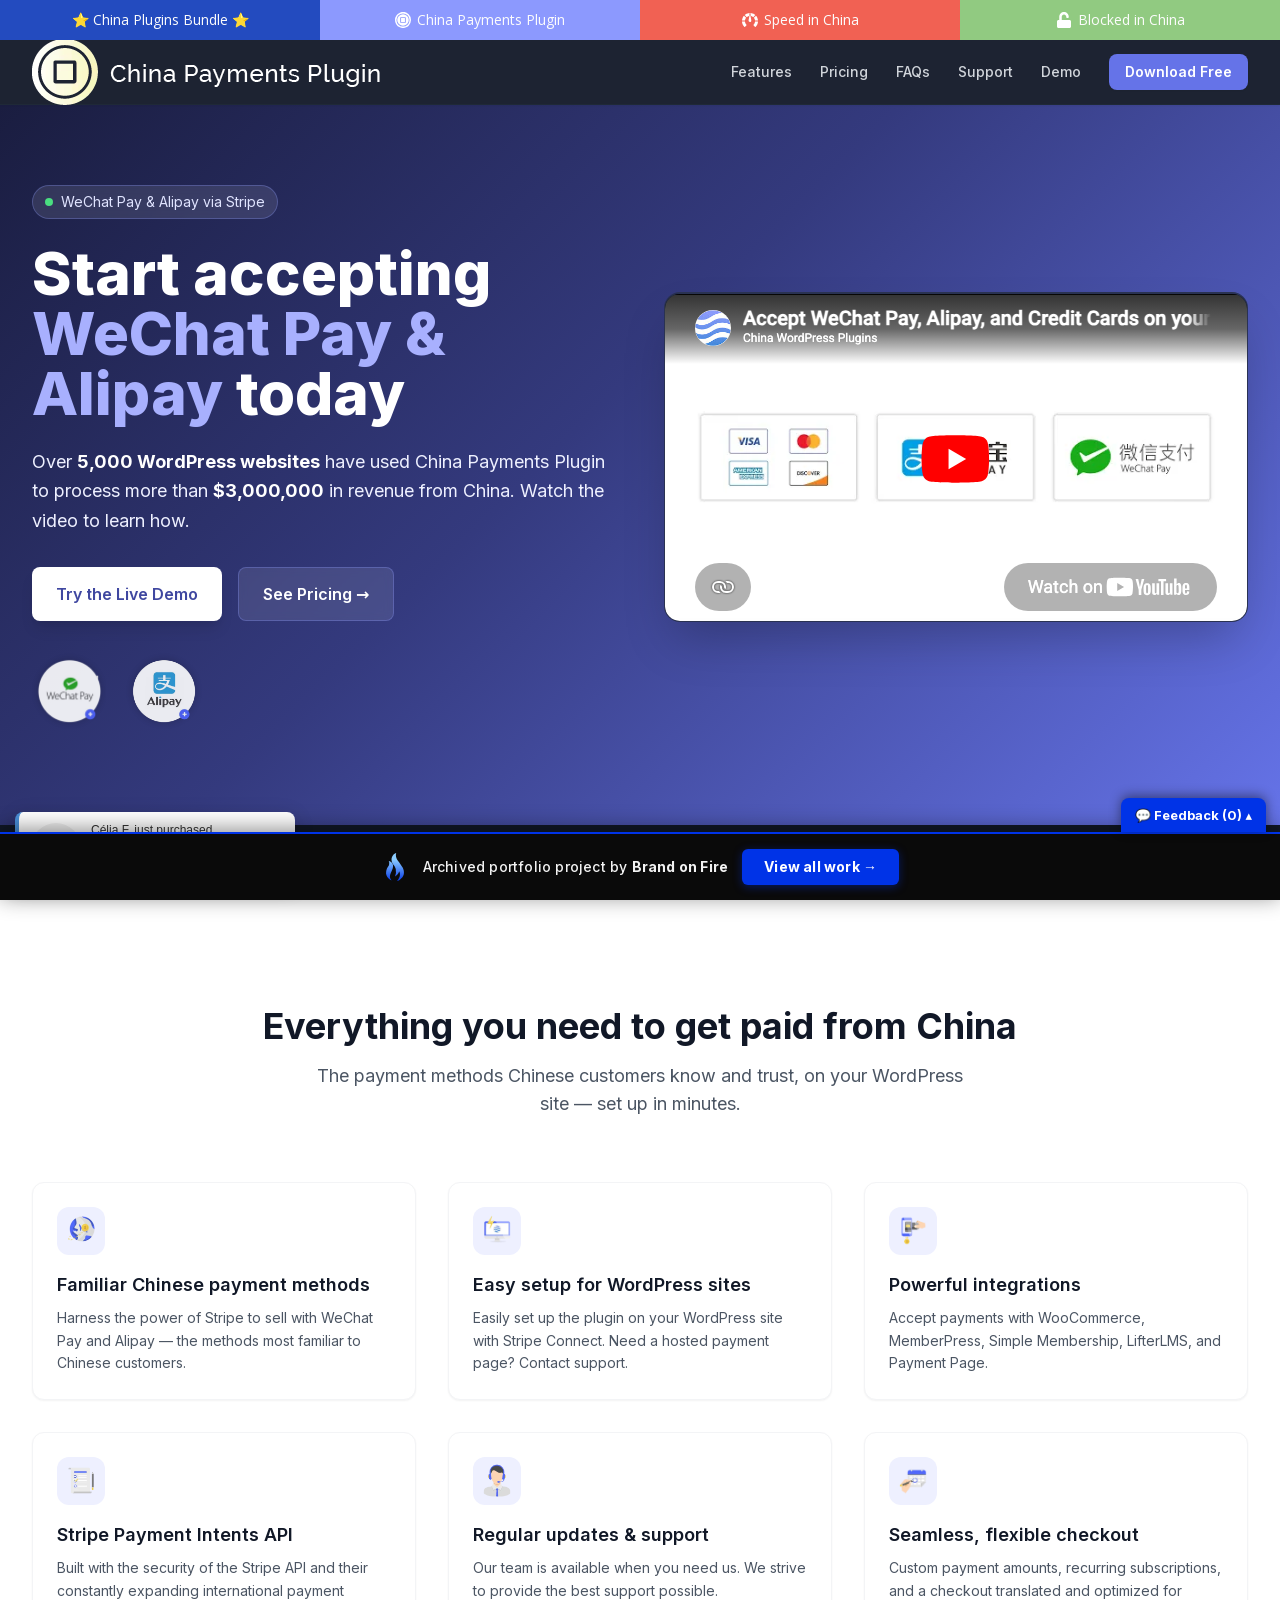
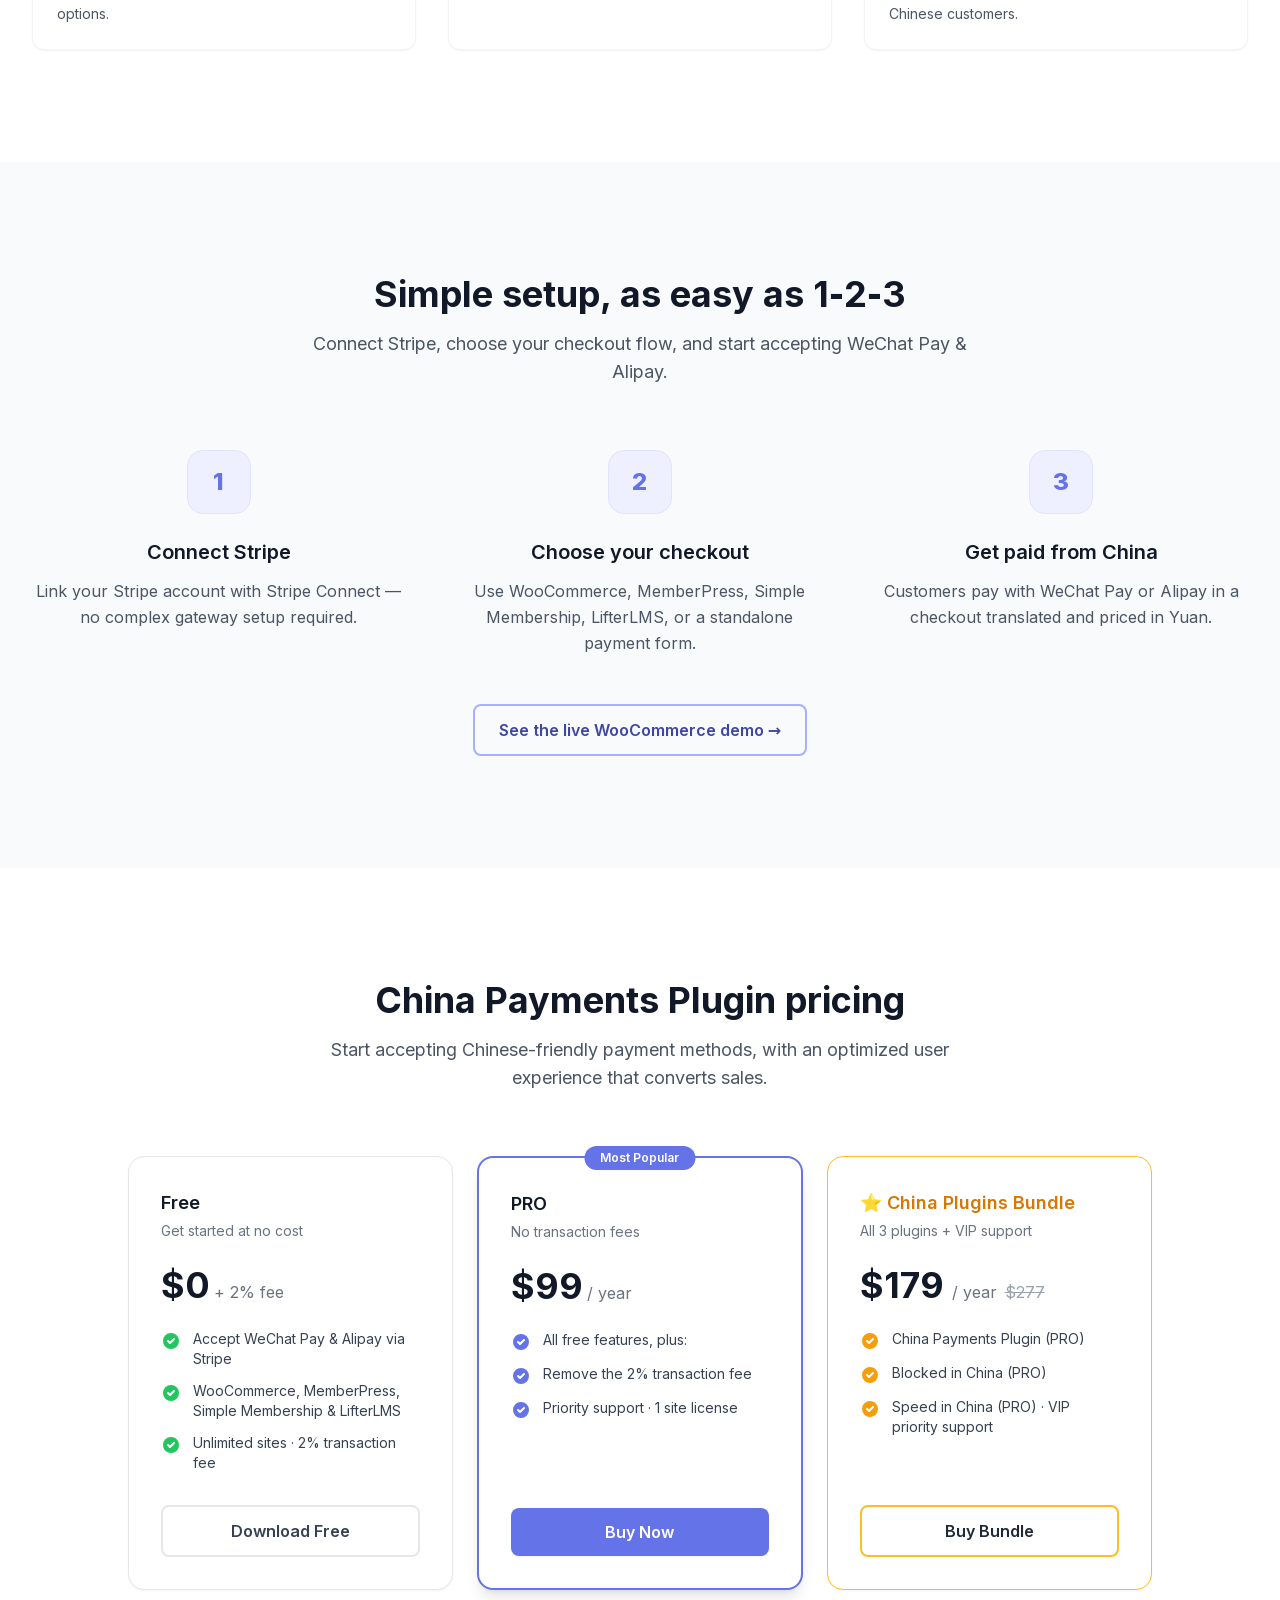
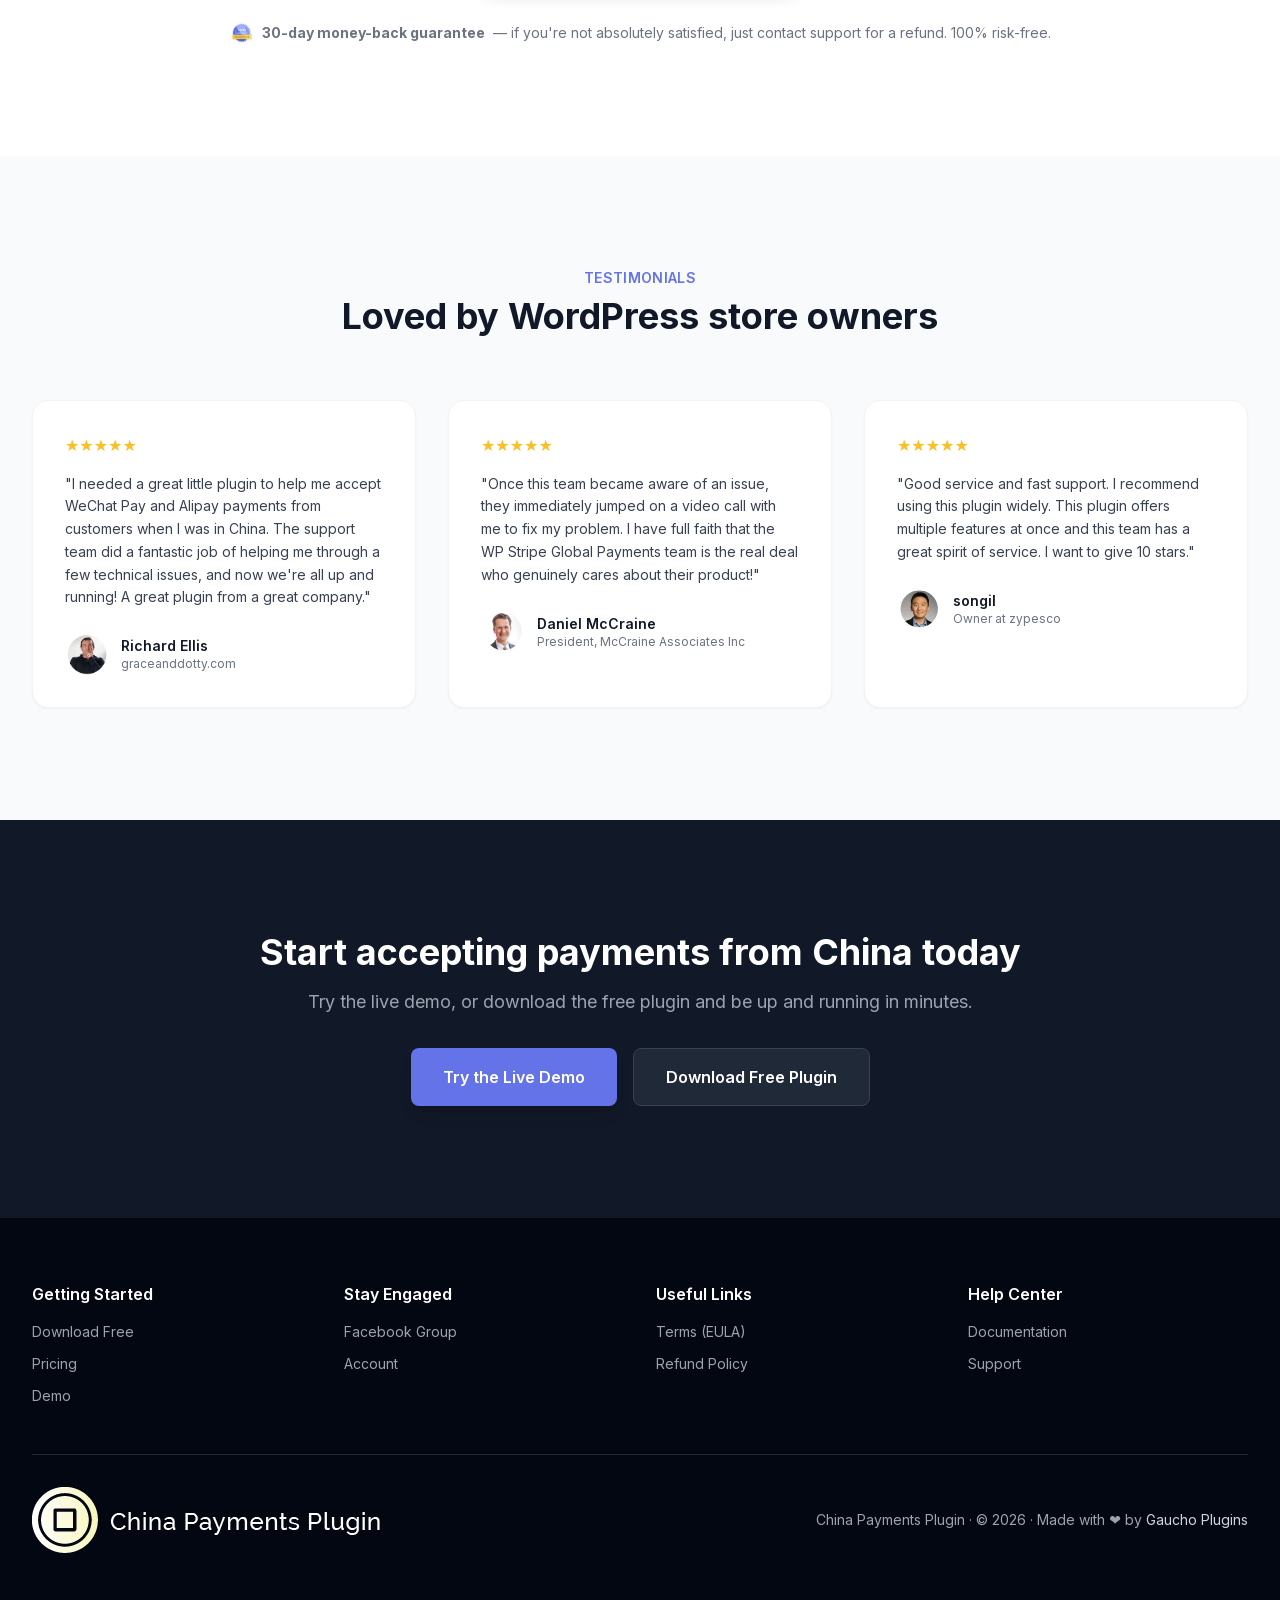
==== commit bb76ef51: "Add feedback comment widget to portfolio bar" ====
--- a/index.html
+++ b/index.html
@@ -1,14 +1,16 @@
-<!doctype html><html lang="en" class="scroll-smooth" data-bofp="0"><head><meta charset="utf-8"><link rel="icon" href="/assets/img/icon.png" type="image/png"><link rel="apple-touch-icon" href="/assets/img/icon.png"><meta name="viewport" content="width=device-width, initial-scale=1"><title>China Payments Plugin – Accept WeChat Pay &amp; Alipay on WordPress</title><meta name="description" content="Accept WeChat Pay, Alipay, and credit-card payments on your WordPress site via Stripe — with a checkout flow optimized for Chinese customers. Works with WooCommerce, MemberPress &amp; more."><meta name="keywords" content="WeChat Pay WordPress, Alipay WooCommerce, China payment gateway, accept payments from China, Stripe WeChat Pay, Chinese payments WordPress"><link rel="canonical" href="/"><meta property="og:type" content="website"><meta property="og:title" content="China Payments Plugin – Accept WeChat Pay &amp; Alipay on WordPress"><meta property="og:description" content="Accept WeChat Pay, Alipay, and credit cards on your WordPress site via Stripe — optimized for Chinese customers. 5,000+ sites, $3M+ processed."><meta property="og:url" content="/"><meta property="og:site_name" content="China Payments Plugin"><meta property="og:image" content="/assets/img/hero.png"><meta name="twitter:card" content="summary_large_image"><meta name="twitter:title" content="China Payments Plugin – WeChat Pay &amp; Alipay for WordPress"><meta name="twitter:description" content="Accept WeChat Pay &amp; Alipay via Stripe on your WordPress site. Optimized for Chinese customers."><link rel="stylesheet" href="style.css"><style>[data-bofp="1"]{background-color:rgb(255, 255, 255)!important;color:rgb(31, 41, 55)!important}[data-bofp="2"]{background-color:rgba(17, 24, 39, 0.95)!important;color:rgb(31, 41, 55)!important}[data-bofp="3"]{background-color:rgb(17, 24, 39)!important;color:rgb(31, 41, 55)!important}[data-bofp="4"]{background-color:rgb(255, 255, 255)!important;color:rgb(31, 41, 55)!important}[data-bofp="5"]{background-color:rgb(248, 250, 252)!important;color:rgb(31, 41, 55)!important}[data-bofp="6"]{background-color:rgb(255, 255, 255)!important;color:rgb(31, 41, 55)!important}[data-bofp="7"]{background-color:rgb(248, 250, 252)!important;color:rgb(31, 41, 55)!important}[data-bofp="8"]{background-color:rgb(17, 24, 39)!important;color:rgb(31, 41, 55)!important}[data-bofp="9"]{background-color:rgb(3, 7, 18)!important;color:rgb(156, 163, 175)!important}</style><meta name="robots" content="noindex, nofollow"><style id="bof-iconfix">.h-\[76px\]{height:76px !important;width:auto !important;}[class*="h-[76px]"]{height:76px !important;width:auto !important;}</style></head><body class="font-sans text-gray-800 bg-white antialiased" data-bofp="1"><div class="gp-strip"><a href="https://chinaplugins.com/" class="gp-s-bundle">⭐ China Plugins Bundle ⭐</a><a href="index.html" class="gp-s-cpp active"><span class="gp-icon"><svg xmlns="http://www.w3.org/2000/svg" viewBox="0 0 55 55"><path fill="#fff" d="M16.8,52.84A27.53,27.53,0,0,1,0,27.5,27.53,27.53,0,0,1,16.8,2.17,27.43,27.43,0,0,1,46.94,8.06a27.47,27.47,0,0,1,0,38.88,27.68,27.68,0,0,1-8.75,5.9,27.58,27.58,0,0,1-21.4,0ZM5,27.5A22.5,22.5,0,1,0,27.5,5,22.52,22.52,0,0,0,5,27.5Zm2.68,0A19.82,19.82,0,1,1,27.5,47.32,19.84,19.84,0,0,1,7.68,27.5Zm10.11-7.88V35.38a1.84,1.84,0,0,0,1.83,1.84H35.38a1.85,1.85,0,0,0,1.84-1.84V19.62a1.85,1.85,0,0,0-1.84-1.84H19.62a1.85,1.85,0,0,0-1.84,1.84h0Zm3.08,14.51V20.87H34.13V34.13Z"></path></svg></span>China Payments Plugin</a><a href="https://speedinchinaplugin.com/" class="gp-s-sic"><span class="gp-icon"><svg xmlns="http://www.w3.org/2000/svg" viewBox="0 0 75 66"><path fill="#fff" d="M12.547,66a1.055,1.055,0,0,1-.2-.02c-.569-.112-.649-.19-1.17-.7L11,65.116a44.951,44.951,0,0,1-7.673-10.9A34.6,34.6,0,0,1,.5,44.948,37.281,37.281,0,0,1,0,40.433H13.87a24.984,24.984,0,0,0,2.054,7.8,32.464,32.464,0,0,0,4.985,7.153,3.564,3.564,0,0,1,.453,1.259,2.631,2.631,0,0,1-.211,1.2l-7.643,7.767A1.607,1.607,0,0,1,12.547,66Zm50-.01a1.7,1.7,0,0,1-1.039-.484L53.848,57.84a2.621,2.621,0,0,1-.211-1.2,3.552,3.552,0,0,1,.453-1.259,32.411,32.411,0,0,0,4.985-7.153,25.185,25.185,0,0,0,2.054-7.8H75v.01a37.9,37.9,0,0,1-.5,4.5,34.6,34.6,0,0,1-2.831,9.27A44.952,44.952,0,0,1,64,65.116c-.11.106-.2.2-.282.277a1.442,1.442,0,0,1-1.029.586A1.027,1.027,0,0,1,62.542,65.99ZM75,35.889H61.069a23.519,23.519,0,0,0-1.48-6.754,29.844,29.844,0,0,0-3.806-6.386L65.57,12.741l.008.008a36.554,36.554,0,0,1,2.386,2.98,36.3,36.3,0,0,1,4.162,7.328A49.716,49.716,0,0,1,75,35.888Zm-61.069,0H0v-.006A49.8,49.8,0,0,1,2.874,23.056a36.315,36.315,0,0,1,4.162-7.328A35.609,35.609,0,0,1,9.43,12.741l9.788,10.008a29.714,29.714,0,0,0-3.806,6.386,23.751,23.751,0,0,0-1.48,6.753Zm8.487-16.271h0L12.6,9.64l.015-.012a79.218,79.218,0,0,1,6.541-4.654A30.831,30.831,0,0,1,23.9,2.64,38.621,38.621,0,0,1,29.85.829,53.184,53.184,0,0,1,35.378,0V4.8a4.075,4.075,0,0,0-.3.921c-.03.157-.751,3.892-1.642,8.6a18.535,18.535,0,0,0-4.528,1.214,31.123,31.123,0,0,0-6.494,4.083Zm30.241,0h0a31.148,31.148,0,0,0-6.495-4.083,18.493,18.493,0,0,0-4.4-1.2C40.8,9.557,40.007,5.809,40,5.771a4.157,4.157,0,0,0-.3-1.078V0h.016a53.828,53.828,0,0,1,5.512.828A38.585,38.585,0,0,1,51.179,2.64a30.8,30.8,0,0,1,4.743,2.333A79.869,79.869,0,0,1,62.477,9.64L52.66,19.618Z"></path><path fill="#fff" d="M24.431,24.4a2.1,2.1,0,0,0,.485-1.524,3.069,3.069,0,0,0-.5-1.326S11.9,2.959,10.866,1.926A6.775,6.775,0,0,0,9.183.6S4.41-1.286,1.672,1.639.382,8.481.382,8.481s-.011.42,1.348,2.2,19.79,13.7,19.79,13.7a3.088,3.088,0,0,0,1.349.592A2.1,2.1,0,0,0,24.431,24.4Z" transform="translate(37.287 44.82) rotate(-135)"></path></svg></span>Speed in China</a><a href="https://blockedinchinaplugin.com/" class="gp-s-bic"><span class="gp-icon"><svg xmlns="http://www.w3.org/2000/svg" viewBox="0 0 448 512"><path fill="#fff" d="M400 256H152V152.9c0-39.6 31.7-72.5 71.3-72.9 40-.4 72.7 32.1 72.7 72v16c0 13.3 10.7 24 24 24h32c13.3 0 24-10.7 24-24v-16C376 68 307.5 0 223.5 0 139.5 0 72 68 72 152v104H48c-26.5 0-48 21.5-48 48v160c0 26.5 21.5 48 48 48h352c26.5 0 48-21.5 48-48V304c0-26.5-21.5-48-48-48z"></path></svg></span>Blocked in China</a></div><header class="sticky top-0 z-50 bg-gray-900/95 backdrop-blur-sm border-b border-gray-800 shadow-sm" data-bofp="2"><nav class="max-w-7xl mx-auto px-4 sm:px-6 lg:px-8"><div class="flex items-center justify-between h-16"><a href="index.html" class="flex items-center gap-2.5" aria-label="China Payments Plugin home"><img src="_a/1bdbb308a877.webp" alt="China Payments Plugin" class="h-7 w-auto" decoding="sync"></a><div class="hidden md:flex items-center gap-7"><a href="index.html" class="text-sm font-medium text-gray-300 hover:text-brand-400 transition-colors">Features</a><a href="index.html" class="text-sm font-medium text-gray-300 hover:text-brand-400 transition-colors">Pricing</a><a href="faq/index.html" class="text-sm font-medium text-gray-300 hover:text-brand-400 transition-colors">FAQs</a><a href="https://chinaplugins.com/support/" class="text-sm font-medium text-gray-300 hover:text-brand-400 transition-colors">Support</a><a href="https://demo.chinapaymentsplugin.com/" target="_blank" rel="noopener" class="text-sm font-medium text-gray-300 hover:text-brand-400 transition-colors">Demo</a><a href="https://wordpress.org/plugins/wp-stripe-global-payments/" target="_blank" rel="noopener" class="inline-flex items-center px-4 py-2 bg-brand-500 text-white text-sm font-semibold rounded-lg hover:bg-brand-600 transition-colors shadow-sm">Download Free</a></div><button id="mobile-menu-btn" class="md:hidden p-2 text-gray-300 hover:text-brand-400" aria-label="Toggle menu"><svg class="w-6 h-6" fill="none" stroke="currentColor" viewBox="0 0 24 24"><path stroke-linecap="round" stroke-linejoin="round" stroke-width="2" d="M4 6h16M4 12h16M4 18h16"></path></svg></button></div><div id="mobile-menu" class="hidden md:hidden pb-4"><div class="flex flex-col gap-3"><a href="index.html" class="text-sm font-medium text-gray-300 hover:text-brand-400 py-1">Features</a><a href="index.html" class="text-sm font-medium text-gray-300 hover:text-brand-400 py-1">Pricing</a><a href="faq/index.html" class="text-sm font-medium text-gray-300 hover:text-brand-400 py-1">FAQs</a><a href="https://chinaplugins.com/support/" class="text-sm font-medium text-gray-300 hover:text-brand-400 py-1">Support</a><a href="https://demo.chinapaymentsplugin.com/" target="_blank" rel="noopener" class="text-sm font-medium text-gray-300 hover:text-brand-400 py-1">Demo</a><a href="https://wordpress.org/plugins/wp-stripe-global-payments/" target="_blank" rel="noopener" class="inline-flex items-center justify-center w-full px-4 py-2 bg-brand-500 text-white text-sm font-semibold rounded-lg mt-2">Download Free</a></div></div></nav></header><main><section class="gradient-hero pt-16 pb-20 lg:pt-20 lg:pb-24"><div class="max-w-7xl mx-auto px-4 sm:px-6 lg:px-8"><div class="grid lg:grid-cols-2 gap-12 items-center"><div class="fade-in"><p class="inline-flex items-center gap-2 px-3 py-1.5 bg-white/10 rounded-full text-sm text-brand-100 mb-6 backdrop-blur-sm border border-brand-400/30"><span class="w-2 h-2 rounded-full bg-green-400 pulse-dot"></span>WeChat Pay &amp; Alipay via Stripe</p><h1 class="text-4xl sm:text-5xl lg:text-6xl font-extrabold text-white leading-tight mb-6">Start accepting <span class="text-brand-300">WeChat Pay &amp; Alipay</span> today</h1><p class="text-lg text-brand-50 mb-8 max-w-xl leading-relaxed">Over <strong class="text-white">5,000 WordPress websites</strong> have used China Payments Plugin to process more than <strong class="text-white">$3,000,000</strong> in revenue from China. Watch the video to learn how.</p><div class="flex flex-col sm:flex-row gap-4"><a href="https://demo.chinapaymentsplugin.com/" target="_blank" rel="noopener" class="inline-flex items-center justify-center px-6 py-3.5 bg-white text-brand-700 font-semibold rounded-lg hover:bg-gray-100 transition-colors shadow-lg text-base">Try the Live Demo</a><a href="index.html" class="inline-flex items-center justify-center px-6 py-3.5 bg-white/10 text-white font-semibold rounded-lg hover:bg-white/20 transition-colors border border-brand-400/30 text-base backdrop-blur-sm">See Pricing →</a></div><div class="mt-8 flex items-center gap-5 flex-wrap"><img src="_a/007870c482b1.webp" alt="WeChat Pay" class="h-[76px] w-auto opacity-90" decoding="sync"><img src="_a/37fa9d899df4.webp" alt="Alipay" class="h-[76px] w-auto opacity-90" decoding="sync"></div></div><div class="fade-in"><div class="video-wrap shadow-2xl border border-brand-400/20 bg-gray-900"><img src="_a/c7bdbef160b0.bin" alt="" style="max-width: 100%; height: auto; display: block;"></div></div></div></div></section><section class="bg-gray-900 border-b border-gray-800 py-6" data-bofp="3"><div class="max-w-7xl mx-auto px-4 sm:px-6 lg:px-8"><div class="flex flex-wrap items-center justify-center gap-6 lg:gap-16 text-sm text-gray-400"><div class="flex items-center gap-2"><span class="text-brand-300 font-semibold">5,000+</span> WordPress sites</div><div><span class="text-brand-300 font-medium">$3M+</span> processed from China</div><div>Powered by <span class="text-brand-300 font-medium">Stripe</span></div><div class="flex items-center gap-2"><span class="text-brand-300 font-medium">WooCommerce</span> &amp; MemberPress ready</div></div></div></section><section class="py-20 lg:py-28 bg-white" id="features" data-bofp="4"><div class="max-w-7xl mx-auto px-4 sm:px-6 lg:px-8"><div class="text-center mb-16"><h2 class="text-3xl sm:text-4xl font-bold text-gray-900 mb-4">Everything you need to get paid from China</h2><p class="text-lg text-gray-600 max-w-2xl mx-auto">The payment methods Chinese customers know and trust, on your WordPress site — set up in minutes.</p></div><div class="grid sm:grid-cols-2 lg:grid-cols-3 gap-6 lg:gap-8"><div class="bg-white rounded-xl p-6 border border-gray-100 card-hover shadow-sm"><div class="w-12 h-12 bg-brand-50 rounded-xl flex items-center justify-center mb-4"><img src="_a/c68aafba5542.webp" alt="" class="w-7 h-7" decoding="sync"></div><h3 class="text-lg font-semibold text-gray-900 mb-2">Familiar Chinese payment methods</h3><p class="text-gray-600 text-sm leading-relaxed">Harness the power of Stripe to sell with WeChat Pay and Alipay — the methods most familiar to Chinese customers.</p></div><div class="bg-white rounded-xl p-6 border border-gray-100 card-hover shadow-sm"><div class="w-12 h-12 bg-brand-50 rounded-xl flex items-center justify-center mb-4"><img src="_a/c7ff347d9180.webp" alt="" class="w-7 h-7" decoding="sync"></div><h3 class="text-lg font-semibold text-gray-900 mb-2">Easy setup for WordPress sites</h3><p class="text-gray-600 text-sm leading-relaxed">Easily set up the plugin on your WordPress site with Stripe Connect. Need a hosted payment page? Contact support.</p></div><div class="bg-white rounded-xl p-6 border border-gray-100 card-hover shadow-sm"><div class="w-12 h-12 bg-brand-50 rounded-xl flex items-center justify-center mb-4"><img src="_a/2b19e981ce31.webp" alt="" class="w-7 h-7" decoding="sync"></div><h3 class="text-lg font-semibold text-gray-900 mb-2">Powerful integrations</h3><p class="text-gray-600 text-sm leading-relaxed">Accept payments with WooCommerce, MemberPress, Simple Membership, LifterLMS, and Payment Page.</p></div><div class="bg-white rounded-xl p-6 border border-gray-100 card-hover shadow-sm"><div class="w-12 h-12 bg-brand-50 rounded-xl flex items-center justify-center mb-4"><img src="_a/e73915509c45.webp" alt="" class="w-7 h-7" decoding="sync"></div><h3 class="text-lg font-semibold text-gray-900 mb-2">Stripe Payment Intents API</h3><p class="text-gray-600 text-sm leading-relaxed">Built with the security of the Stripe API and their constantly expanding international payment options.</p></div><div class="bg-white rounded-xl p-6 border border-gray-100 card-hover shadow-sm"><div class="w-12 h-12 bg-brand-50 rounded-xl flex items-center justify-center mb-4"><img src="_a/96411ce3e89d.webp" alt="" class="w-7 h-7" decoding="sync"></div><h3 class="text-lg font-semibold text-gray-900 mb-2">Regular updates &amp; support</h3><p class="text-gray-600 text-sm leading-relaxed">Our team is available when you need us. We strive to provide the best support possible.</p></div><div class="bg-white rounded-xl p-6 border border-gray-100 card-hover shadow-sm"><div class="w-12 h-12 bg-brand-50 rounded-xl flex items-center justify-center mb-4"><img src="_a/09226e2cd700.webp" alt="" class="w-7 h-7" decoding="sync"></div><h3 class="text-lg font-semibold text-gray-900 mb-2">Seamless, flexible checkout</h3><p class="text-gray-600 text-sm leading-relaxed">Custom payment amounts, recurring subscriptions, and a checkout translated and optimized for Chinese customers.</p></div></div></div></section><section class="py-20 lg:py-28 bg-surface-50" data-bofp="5"><div class="max-w-7xl mx-auto px-4 sm:px-6 lg:px-8"><div class="text-center mb-16"><h2 class="text-3xl sm:text-4xl font-bold text-gray-900 mb-4">Simple setup, as easy as 1‑2‑3</h2><p class="text-lg text-gray-600 max-w-2xl mx-auto">Connect Stripe, choose your checkout flow, and start accepting WeChat Pay &amp; Alipay.</p></div><div class="grid md:grid-cols-3 gap-8 lg:gap-12"><div class="text-center"><div class="w-16 h-16 bg-brand-50 rounded-2xl flex items-center justify-center mx-auto mb-6 border border-brand-100"><span class="text-2xl font-extrabold text-brand-500">1</span></div><h3 class="text-xl font-semibold text-gray-900 mb-3">Connect Stripe</h3><p class="text-gray-600 leading-relaxed">Link your Stripe account with Stripe Connect — no complex gateway setup required.</p></div><div class="text-center"><div class="w-16 h-16 bg-brand-50 rounded-2xl flex items-center justify-center mx-auto mb-6 border border-brand-100"><span class="text-2xl font-extrabold text-brand-500">2</span></div><h3 class="text-xl font-semibold text-gray-900 mb-3">Choose your checkout</h3><p class="text-gray-600 leading-relaxed">Use WooCommerce, MemberPress, Simple Membership, LifterLMS, or a standalone payment form.</p></div><div class="text-center"><div class="w-16 h-16 bg-brand-50 rounded-2xl flex items-center justify-center mx-auto mb-6 border border-brand-100"><span class="text-2xl font-extrabold text-brand-500">3</span></div><h3 class="text-xl font-semibold text-gray-900 mb-3">Get paid from China</h3><p class="text-gray-600 leading-relaxed">Customers pay with WeChat Pay or Alipay in a checkout translated and priced in Yuan.</p></div></div><div class="text-center mt-12"><a href="https://demo.chinapaymentsplugin.com/woocommerce-demo/" target="_blank" rel="noopener" class="inline-flex items-center px-6 py-3 border-2 border-brand-300 text-brand-700 font-semibold rounded-lg hover:bg-brand-50 transition-colors">See the live WooCommerce demo →</a></div></div></section><section class="py-20 lg:py-28 bg-white" id="pricing" data-bofp="6"><div class="max-w-7xl mx-auto px-4 sm:px-6 lg:px-8"><div class="text-center mb-16"><h2 class="text-3xl sm:text-4xl font-bold text-gray-900 mb-4">China Payments Plugin pricing</h2><p class="text-lg text-gray-600 max-w-2xl mx-auto">Start accepting Chinese-friendly payment methods, with an optimized user experience that converts sales.</p></div><div class="grid md:grid-cols-3 gap-6 max-w-5xl mx-auto"><div class="bg-white rounded-2xl p-8 border border-gray-200 shadow-sm flex flex-col"><h3 class="text-lg font-semibold text-gray-900 mb-1">Free</h3><p class="text-sm text-gray-500 mb-6">Get started at no cost</p><div class="flex items-baseline gap-1 mb-6"><span class="text-4xl font-bold text-gray-900">$0</span><span class="text-gray-500">+ 2% fee</span></div><ul class="space-y-3 mb-8 flex-grow text-sm text-gray-700"><li class="flex items-start gap-3"><svg class="w-5 h-5 text-green-500 flex-shrink-0 mt-0.5" fill="currentColor" viewBox="0 0 20 20"><path fill-rule="evenodd" d="M10 18a8 8 0 100-16 8 8 0 000 16zm3.707-9.293a1 1 0 00-1.414-1.414L9 10.586 7.707 9.293a1 1 0 00-1.414 1.414l2 2a1 1 0 001.414 0l4-4z" clip-rule="evenodd"></path></svg>Accept WeChat Pay &amp; Alipay via Stripe</li><li class="flex items-start gap-3"><svg class="w-5 h-5 text-green-500 flex-shrink-0 mt-0.5" fill="currentColor" viewBox="0 0 20 20"><path fill-rule="evenodd" d="M10 18a8 8 0 100-16 8 8 0 000 16zm3.707-9.293a1 1 0 00-1.414-1.414L9 10.586 7.707 9.293a1 1 0 00-1.414 1.414l2 2a1 1 0 001.414 0l4-4z" clip-rule="evenodd"></path></svg>WooCommerce, MemberPress, Simple Membership &amp; LifterLMS</li><li class="flex items-start gap-3"><svg class="w-5 h-5 text-green-500 flex-shrink-0 mt-0.5" fill="currentColor" viewBox="0 0 20 20"><path fill-rule="evenodd" d="M10 18a8 8 0 100-16 8 8 0 000 16zm3.707-9.293a1 1 0 00-1.414-1.414L9 10.586 7.707 9.293a1 1 0 00-1.414 1.414l2 2a1 1 0 001.414 0l4-4z" clip-rule="evenodd"></path></svg>Unlimited sites · 2% transaction fee</li></ul><a href="https://wordpress.org/plugins/wp-stripe-global-payments/" target="_blank" rel="noopener" class="block w-full text-center px-6 py-3 border-2 border-gray-200 text-gray-700 font-semibold rounded-lg hover:border-brand-300 hover:text-brand-600 transition-colors">Download Free</a></div><div class="bg-white rounded-2xl p-8 border-2 border-brand-500 shadow-lg relative flex flex-col"><div class="absolute -top-3 left-1/2 -translate-x-1/2 px-4 py-1 bg-brand-500 text-white text-xs font-semibold rounded-full">Most Popular</div><h3 class="text-lg font-semibold text-gray-900 mb-1">PRO</h3><p class="text-sm text-gray-500 mb-6">No transaction fees</p><div class="flex items-baseline gap-1 mb-6"><span class="text-4xl font-bold text-gray-900">$99</span><span class="text-gray-500">/ year</span></div><ul class="space-y-3 mb-8 flex-grow text-sm text-gray-700"><li class="flex items-start gap-3"><svg class="w-5 h-5 text-brand-500 flex-shrink-0 mt-0.5" fill="currentColor" viewBox="0 0 20 20"><path fill-rule="evenodd" d="M10 18a8 8 0 100-16 8 8 0 000 16zm3.707-9.293a1 1 0 00-1.414-1.414L9 10.586 7.707 9.293a1 1 0 00-1.414 1.414l2 2a1 1 0 001.414 0l4-4z" clip-rule="evenodd"></path></svg>All free features, plus:</li><li class="flex items-start gap-3"><svg class="w-5 h-5 text-brand-500 flex-shrink-0 mt-0.5" fill="currentColor" viewBox="0 0 20 20"><path fill-rule="evenodd" d="M10 18a8 8 0 100-16 8 8 0 000 16zm3.707-9.293a1 1 0 00-1.414-1.414L9 10.586 7.707 9.293a1 1 0 00-1.414 1.414l2 2a1 1 0 001.414 0l4-4z" clip-rule="evenodd"></path></svg>Remove the 2% transaction fee</li><li class="flex items-start gap-3"><svg class="w-5 h-5 text-brand-500 flex-shrink-0 mt-0.5" fill="currentColor" viewBox="0 0 20 20"><path fill-rule="evenodd" d="M10 18a8 8 0 100-16 8 8 0 000 16zm3.707-9.293a1 1 0 00-1.414-1.414L9 10.586 7.707 9.293a1 1 0 00-1.414 1.414l2 2a1 1 0 001.414 0l4-4z" clip-rule="evenodd"></path></svg>Priority support · 1 site license</li></ul><a href="#" data-buy="pro" class="cpp-buy block w-full text-center px-6 py-3 bg-brand-500 text-white font-semibold rounded-lg hover:bg-brand-600 transition-colors shadow-sm">Buy Now</a></div><div class="bg-white rounded-2xl p-8 border border-gold-400 shadow-sm flex flex-col"><div class="flex items-center gap-2 mb-1"><h3 class="text-lg font-semibold text-gold-600">⭐ China Plugins Bundle</h3></div><p class="text-sm text-gray-500 mb-6">All 3 plugins + VIP support</p><div class="flex items-baseline gap-2 mb-6"><span class="text-4xl font-bold text-gray-900">$179</span><span class="text-gray-500">/ year</span><span class="text-gray-400 line-through">$277</span></div><ul class="space-y-3 mb-8 flex-grow text-sm text-gray-700"><li class="flex items-start gap-3"><svg class="w-5 h-5 text-gold-500 flex-shrink-0 mt-0.5" fill="currentColor" viewBox="0 0 20 20"><path fill-rule="evenodd" d="M10 18a8 8 0 100-16 8 8 0 000 16zm3.707-9.293a1 1 0 00-1.414-1.414L9 10.586 7.707 9.293a1 1 0 00-1.414 1.414l2 2a1 1 0 001.414 0l4-4z" clip-rule="evenodd"></path></svg>China Payments Plugin (PRO)</li><li class="flex items-start gap-3"><svg class="w-5 h-5 text-gold-500 flex-shrink-0 mt-0.5" fill="currentColor" viewBox="0 0 20 20"><path fill-rule="evenodd" d="M10 18a8 8 0 100-16 8 8 0 000 16zm3.707-9.293a1 1 0 00-1.414-1.414L9 10.586 7.707 9.293a1 1 0 00-1.414 1.414l2 2a1 1 0 001.414 0l4-4z" clip-rule="evenodd"></path></svg>Blocked in China (PRO)</li><li class="flex items-start gap-3"><svg class="w-5 h-5 text-gold-500 flex-shrink-0 mt-0.5" fill="currentColor" viewBox="0 0 20 20"><path fill-rule="evenodd" d="M10 18a8 8 0 100-16 8 8 0 000 16zm3.707-9.293a1 1 0 00-1.414-1.414L9 10.586 7.707 9.293a1 1 0 00-1.414 1.414l2 2a1 1 0 001.414 0l4-4z" clip-rule="evenodd"></path></svg>Speed in China (PRO) · VIP priority support</li></ul><a href="#" data-buy="bundle" class="cpp-buy block w-full text-center px-6 py-3 border-2 border-gold-400 text-gold-700 font-semibold rounded-lg hover:bg-gold-50 transition-colors">Buy Bundle</a></div></div><p class="text-center text-sm text-gray-500 mt-8 flex items-center justify-center gap-2"><img src="_a/0c46b90ab8bf.webp" alt="" class="w-6 h-6" width="24" height="24" onerror="this.style.display='none'" decoding="sync"><strong>30-day money-back guarantee</strong> — if you're not absolutely satisfied, just contact support for a refund. 100% risk-free.</p></div></section><section class="py-20 lg:py-28 bg-surface-50" data-bofp="7"><div class="max-w-7xl mx-auto px-4 sm:px-6 lg:px-8"><div class="text-center mb-16"><p class="text-sm font-semibold text-brand-500 uppercase tracking-wide mb-2">Testimonials</p><h2 class="text-3xl sm:text-4xl font-bold text-gray-900">Loved by WordPress store owners</h2></div><div class="grid md:grid-cols-3 gap-8"><figure class="bg-white rounded-2xl p-8 border border-gray-100 shadow-sm"><div class="flex gap-1 mb-4 text-gold-400">★★★★★</div><blockquote class="text-gray-700 leading-relaxed mb-6 text-sm">"I needed a great little plugin to help me accept WeChat Pay and Alipay payments from customers when I was in China. The support team did a fantastic job of helping me through a few technical issues, and now we're all up and running! A great plugin from a great company."</blockquote><figcaption class="flex items-center gap-3"><img src="_a/1041a2410ac0.webp" alt="Richard Ellis" width="44" height="44" class="w-11 h-11 rounded-full object-cover" decoding="sync"><span><span class="block font-semibold text-gray-900 text-sm">Richard Ellis</span><span class="block text-gray-500 text-xs">graceanddotty.com</span></span></figcaption></figure><figure class="bg-white rounded-2xl p-8 border border-gray-100 shadow-sm"><div class="flex gap-1 mb-4 text-gold-400">★★★★★</div><blockquote class="text-gray-700 leading-relaxed mb-6 text-sm">"Once this team became aware of an issue, they immediately jumped on a video call with me to fix my problem. I have full faith that the WP Stripe Global Payments team is the real deal who genuinely cares about their product!"</blockquote><figcaption class="flex items-center gap-3"><img src="_a/2da0b44c08cd.webp" alt="Daniel McCraine" width="44" height="44" class="w-11 h-11 rounded-full object-cover" decoding="sync"><span><span class="block font-semibold text-gray-900 text-sm">Daniel McCraine</span><span class="block text-gray-500 text-xs">President, McCraine Associates Inc</span></span></figcaption></figure><figure class="bg-white rounded-2xl p-8 border border-gray-100 shadow-sm"><div class="flex gap-1 mb-4 text-gold-400">★★★★★</div><blockquote class="text-gray-700 leading-relaxed mb-6 text-sm">"Good service and fast support. I recommend using this plugin widely. This plugin offers multiple features at once and this team has a great spirit of service. I want to give 10 stars."</blockquote><figcaption class="flex items-center gap-3"><img src="_a/37df13ffdf35.webp" alt="songil" width="44" height="44" class="w-11 h-11 rounded-full object-cover" decoding="sync"><span><span class="block font-semibold text-gray-900 text-sm">songil</span><span class="block text-gray-500 text-xs">Owner at zypesco</span></span></figcaption></figure></div></div></section><section class="py-20 lg:py-28 bg-gray-900" data-bofp="8"><div class="max-w-4xl mx-auto px-4 sm:px-6 lg:px-8 text-center"><h2 class="text-3xl sm:text-4xl font-bold text-white mb-4">Start accepting payments from China today</h2><p class="text-lg text-gray-400 mb-8 max-w-2xl mx-auto">Try the live demo, or download the free plugin and be up and running in minutes.</p><div class="flex flex-col sm:flex-row gap-4 justify-center"><a href="https://demo.chinapaymentsplugin.com/" target="_blank" rel="noopener" class="inline-flex items-center justify-center px-8 py-4 bg-brand-500 text-white font-semibold rounded-lg hover:bg-brand-600 transition-colors shadow-lg text-base">Try the Live Demo</a><a href="https://wordpress.org/plugins/wp-stripe-global-payments/" target="_blank" rel="noopener" class="inline-flex items-center justify-center px-8 py-4 bg-gray-800 text-white font-semibold rounded-lg hover:bg-gray-700 transition-colors border border-gray-700 text-base">Download Free Plugin</a></div></div></section></main><footer class="bg-gray-950 text-gray-400 py-16" data-bofp="9"><div class="max-w-7xl mx-auto px-4 sm:px-6 lg:px-8"><div class="grid sm:grid-cols-2 lg:grid-cols-4 gap-8 mb-12"><div><h4 class="text-white font-semibold mb-4">Getting Started</h4><ul class="space-y-3 text-sm"><li><a href="https://wordpress.org/plugins/wp-stripe-global-payments/" target="_blank" rel="noopener" class="hover:text-brand-400 transition-colors">Download Free</a></li><li><a href="index.html" class="hover:text-brand-400 transition-colors">Pricing</a></li><li><a href="https://demo.chinapaymentsplugin.com/" target="_blank" rel="noopener" class="hover:text-brand-400 transition-colors">Demo</a></li></ul></div><div><h4 class="text-white font-semibold mb-4">Stay Engaged</h4><ul class="space-y-3 text-sm"><li><a href="https://www.facebook.com/groups/559064778784087" target="_blank" rel="noopener" class="hover:text-brand-400 transition-colors">Facebook Group</a></li><li><a href="https://gauchoplugins.com/account/" target="_blank" rel="noopener" class="hover:text-brand-400 transition-colors">Account</a></li></ul></div><div><h4 class="text-white font-semibold mb-4">Useful Links</h4><ul class="space-y-3 text-sm"><li><a href="https://freemius.com/terms/2959/wp-stripe-global-payments/" target="_blank" rel="noopener" class="hover:text-brand-400 transition-colors">Terms (EULA)</a></li><li><a href="https://freemius.com/terms/2959/wp-stripe-global-payments/#refund_policy" target="_blank" rel="noopener" class="hover:text-brand-400 transition-colors">Refund Policy</a></li></ul></div><div><h4 class="text-white font-semibold mb-4">Help Center</h4><ul class="space-y-3 text-sm"><li><a href="https://docs.chinapaymentsplugin.com/" target="_blank" rel="noopener" class="hover:text-brand-400 transition-colors">Documentation</a></li><li><a href="https://chinaplugins.com/support/" class="hover:text-brand-400 transition-colors">Support</a></li></ul></div></div><div class="border-t border-gray-800 pt-8 flex flex-col sm:flex-row items-center justify-between gap-4 text-sm"><div class="flex items-center gap-2.5"><img src="_a/1bdbb308a877.webp" alt="China Payments Plugin" class="h-6 w-auto" decoding="sync"></div><p>China Payments Plugin · © 2026 · Made with ❤️ by <a href="https://gauchoplugins.com/" target="_blank" rel="noopener" class="text-gray-300 hover:text-brand-400">Gaucho Plugins</a></p></div></div></footer><div class="fomo-popup fomo-show" role="status" aria-live="polite"><div class="fomo-wrap"><span class="fomo-close" title="Close">×</span><div class="fomo-img"><img src="[data-uri]" alt=""></div><div class="fomo-text"><span class="fomo-line1">Célia F. just purchased</span><span class="fomo-line2">the pro plan!<span class="fomo-verified">✓ Verified</span></span><span class="fomo-line3">View Pricing →</span></div><a class="fomo-link" href="#"></a></div></div><!-- bof-portfolio-bar --><a href="https://brandonfire.com/portfolio/" id="bof-portfolio-bar" rel="noopener" style="position:fixed;left:0;right:0;bottom:0;z-index:2147483647;display:flex;align-items:center;justify-content:center;gap:14px;flex-wrap:wrap;background:#0a0a0a;color:#ffffff !important;font-family:Inter,-apple-system,BlinkMacSystemFont,'Segoe UI',Roboto,Helvetica,Arial,sans-serif;font-size:14px;font-weight:500;line-height:1;letter-spacing:.2px;padding:15px 18px;text-decoration:none !important;box-shadow:0 -3px 22px rgba(0,0,0,.45);border-top:2px solid #0033e7;box-sizing:border-box;"><img src="[data-uri]" alt="" width="28" height="28" style="display:block;flex:0 0 auto;width:28px;height:28px;"><span style="opacity:.95;color:#fff;">Archived portfolio project by <strong style="font-weight:700;color:#fff;">Brand&nbsp;on&nbsp;Fire</strong></span><span style="background:#0033e7;color:#fff;padding:11px 22px;border-radius:6px;font-weight:700;font-size:14px;white-space:nowrap;box-shadow:0 2px 10px rgba(0,51,231,.4);">View&nbsp;all&nbsp;work&nbsp;&rarr;</span></a><script>(function(){function p(){var b=document.getElementById("bof-portfolio-bar");if(b&&document.body)document.body.style.setProperty("padding-bottom",b.offsetHeight+"px","important");}if(document.readyState!=="loading")p();else document.addEventListener("DOMContentLoaded",p);window.addEventListener("resize",p);})();</script><script>/* Brand on Fire portfolio feedback collector. All portfolio sites share one origin
-   (brand-on-fire.github.io) so localStorage is SHARED — comments pool in one place across every site.
-   Rendered in a SHADOW DOM so the host site's CSS can't bleed in and its `pointer-events:none` form-
-   disable rule can't kill the textarea. "Export all" copies everything to the clipboard. Zero backend. */
+<!doctype html><html lang="en" class="scroll-smooth" data-bofp="0"><head><meta charset="utf-8"><link rel="icon" href="/assets/img/icon.png" type="image/png"><link rel="apple-touch-icon" href="/assets/img/icon.png"><meta name="viewport" content="width=device-width, initial-scale=1"><title>China Payments Plugin – Accept WeChat Pay &amp; Alipay on WordPress</title><meta name="description" content="Accept WeChat Pay, Alipay, and credit-card payments on your WordPress site via Stripe — with a checkout flow optimized for Chinese customers. Works with WooCommerce, MemberPress &amp; more."><meta name="keywords" content="WeChat Pay WordPress, Alipay WooCommerce, China payment gateway, accept payments from China, Stripe WeChat Pay, Chinese payments WordPress"><link rel="canonical" href="/"><meta property="og:type" content="website"><meta property="og:title" content="China Payments Plugin – Accept WeChat Pay &amp; Alipay on WordPress"><meta property="og:description" content="Accept WeChat Pay, Alipay, and credit cards on your WordPress site via Stripe — optimized for Chinese customers. 5,000+ sites, $3M+ processed."><meta property="og:url" content="/"><meta property="og:site_name" content="China Payments Plugin"><meta property="og:image" content="/assets/img/hero.png"><meta name="twitter:card" content="summary_large_image"><meta name="twitter:title" content="China Payments Plugin – WeChat Pay &amp; Alipay for WordPress"><meta name="twitter:description" content="Accept WeChat Pay &amp; Alipay via Stripe on your WordPress site. Optimized for Chinese customers."><link rel="stylesheet" href="style.css"><style>[data-bofp="1"]{background-color:rgb(255, 255, 255)!important;color:rgb(31, 41, 55)!important}[data-bofp="2"]{background-color:rgba(17, 24, 39, 0.95)!important;color:rgb(31, 41, 55)!important}[data-bofp="3"]{background-color:rgb(17, 24, 39)!important;color:rgb(31, 41, 55)!important}[data-bofp="4"]{background-color:rgb(255, 255, 255)!important;color:rgb(31, 41, 55)!important}[data-bofp="5"]{background-color:rgb(248, 250, 252)!important;color:rgb(31, 41, 55)!important}[data-bofp="6"]{background-color:rgb(255, 255, 255)!important;color:rgb(31, 41, 55)!important}[data-bofp="7"]{background-color:rgb(248, 250, 252)!important;color:rgb(31, 41, 55)!important}[data-bofp="8"]{background-color:rgb(17, 24, 39)!important;color:rgb(31, 41, 55)!important}[data-bofp="9"]{background-color:rgb(3, 7, 18)!important;color:rgb(156, 163, 175)!important}</style><meta name="robots" content="noindex, nofollow"><style id="bof-iconfix">.h-\[76px\]{height:76px !important;width:auto !important;}[class*="h-[76px]"]{height:76px !important;width:auto !important;}</style></head><body class="font-sans text-gray-800 bg-white antialiased" data-bofp="1"><div class="gp-strip"><a href="https://chinaplugins.com/" class="gp-s-bundle">⭐ China Plugins Bundle ⭐</a><a href="index.html" class="gp-s-cpp active"><span class="gp-icon"><svg xmlns="http://www.w3.org/2000/svg" viewBox="0 0 55 55"><path fill="#fff" d="M16.8,52.84A27.53,27.53,0,0,1,0,27.5,27.53,27.53,0,0,1,16.8,2.17,27.43,27.43,0,0,1,46.94,8.06a27.47,27.47,0,0,1,0,38.88,27.68,27.68,0,0,1-8.75,5.9,27.58,27.58,0,0,1-21.4,0ZM5,27.5A22.5,22.5,0,1,0,27.5,5,22.52,22.52,0,0,0,5,27.5Zm2.68,0A19.82,19.82,0,1,1,27.5,47.32,19.84,19.84,0,0,1,7.68,27.5Zm10.11-7.88V35.38a1.84,1.84,0,0,0,1.83,1.84H35.38a1.85,1.85,0,0,0,1.84-1.84V19.62a1.85,1.85,0,0,0-1.84-1.84H19.62a1.85,1.85,0,0,0-1.84,1.84h0Zm3.08,14.51V20.87H34.13V34.13Z"></path></svg></span>China Payments Plugin</a><a href="https://speedinchinaplugin.com/" class="gp-s-sic"><span class="gp-icon"><svg xmlns="http://www.w3.org/2000/svg" viewBox="0 0 75 66"><path fill="#fff" d="M12.547,66a1.055,1.055,0,0,1-.2-.02c-.569-.112-.649-.19-1.17-.7L11,65.116a44.951,44.951,0,0,1-7.673-10.9A34.6,34.6,0,0,1,.5,44.948,37.281,37.281,0,0,1,0,40.433H13.87a24.984,24.984,0,0,0,2.054,7.8,32.464,32.464,0,0,0,4.985,7.153,3.564,3.564,0,0,1,.453,1.259,2.631,2.631,0,0,1-.211,1.2l-7.643,7.767A1.607,1.607,0,0,1,12.547,66Zm50-.01a1.7,1.7,0,0,1-1.039-.484L53.848,57.84a2.621,2.621,0,0,1-.211-1.2,3.552,3.552,0,0,1,.453-1.259,32.411,32.411,0,0,0,4.985-7.153,25.185,25.185,0,0,0,2.054-7.8H75v.01a37.9,37.9,0,0,1-.5,4.5,34.6,34.6,0,0,1-2.831,9.27A44.952,44.952,0,0,1,64,65.116c-.11.106-.2.2-.282.277a1.442,1.442,0,0,1-1.029.586A1.027,1.027,0,0,1,62.542,65.99ZM75,35.889H61.069a23.519,23.519,0,0,0-1.48-6.754,29.844,29.844,0,0,0-3.806-6.386L65.57,12.741l.008.008a36.554,36.554,0,0,1,2.386,2.98,36.3,36.3,0,0,1,4.162,7.328A49.716,49.716,0,0,1,75,35.888Zm-61.069,0H0v-.006A49.8,49.8,0,0,1,2.874,23.056a36.315,36.315,0,0,1,4.162-7.328A35.609,35.609,0,0,1,9.43,12.741l9.788,10.008a29.714,29.714,0,0,0-3.806,6.386,23.751,23.751,0,0,0-1.48,6.753Zm8.487-16.271h0L12.6,9.64l.015-.012a79.218,79.218,0,0,1,6.541-4.654A30.831,30.831,0,0,1,23.9,2.64,38.621,38.621,0,0,1,29.85.829,53.184,53.184,0,0,1,35.378,0V4.8a4.075,4.075,0,0,0-.3.921c-.03.157-.751,3.892-1.642,8.6a18.535,18.535,0,0,0-4.528,1.214,31.123,31.123,0,0,0-6.494,4.083Zm30.241,0h0a31.148,31.148,0,0,0-6.495-4.083,18.493,18.493,0,0,0-4.4-1.2C40.8,9.557,40.007,5.809,40,5.771a4.157,4.157,0,0,0-.3-1.078V0h.016a53.828,53.828,0,0,1,5.512.828A38.585,38.585,0,0,1,51.179,2.64a30.8,30.8,0,0,1,4.743,2.333A79.869,79.869,0,0,1,62.477,9.64L52.66,19.618Z"></path><path fill="#fff" d="M24.431,24.4a2.1,2.1,0,0,0,.485-1.524,3.069,3.069,0,0,0-.5-1.326S11.9,2.959,10.866,1.926A6.775,6.775,0,0,0,9.183.6S4.41-1.286,1.672,1.639.382,8.481.382,8.481s-.011.42,1.348,2.2,19.79,13.7,19.79,13.7a3.088,3.088,0,0,0,1.349.592A2.1,2.1,0,0,0,24.431,24.4Z" transform="translate(37.287 44.82) rotate(-135)"></path></svg></span>Speed in China</a><a href="https://blockedinchinaplugin.com/" class="gp-s-bic"><span class="gp-icon"><svg xmlns="http://www.w3.org/2000/svg" viewBox="0 0 448 512"><path fill="#fff" d="M400 256H152V152.9c0-39.6 31.7-72.5 71.3-72.9 40-.4 72.7 32.1 72.7 72v16c0 13.3 10.7 24 24 24h32c13.3 0 24-10.7 24-24v-16C376 68 307.5 0 223.5 0 139.5 0 72 68 72 152v104H48c-26.5 0-48 21.5-48 48v160c0 26.5 21.5 48 48 48h352c26.5 0 48-21.5 48-48V304c0-26.5-21.5-48-48-48z"></path></svg></span>Blocked in China</a></div><header class="sticky top-0 z-50 bg-gray-900/95 backdrop-blur-sm border-b border-gray-800 shadow-sm" data-bofp="2"><nav class="max-w-7xl mx-auto px-4 sm:px-6 lg:px-8"><div class="flex items-center justify-between h-16"><a href="index.html" class="flex items-center gap-2.5" aria-label="China Payments Plugin home"><img src="_a/1bdbb308a877.webp" alt="China Payments Plugin" class="h-7 w-auto" decoding="sync"></a><div class="hidden md:flex items-center gap-7"><a href="index.html" class="text-sm font-medium text-gray-300 hover:text-brand-400 transition-colors">Features</a><a href="index.html" class="text-sm font-medium text-gray-300 hover:text-brand-400 transition-colors">Pricing</a><a href="faq/index.html" class="text-sm font-medium text-gray-300 hover:text-brand-400 transition-colors">FAQs</a><a href="https://chinaplugins.com/support/" class="text-sm font-medium text-gray-300 hover:text-brand-400 transition-colors">Support</a><a href="https://demo.chinapaymentsplugin.com/" target="_blank" rel="noopener" class="text-sm font-medium text-gray-300 hover:text-brand-400 transition-colors">Demo</a><a href="https://wordpress.org/plugins/wp-stripe-global-payments/" target="_blank" rel="noopener" class="inline-flex items-center px-4 py-2 bg-brand-500 text-white text-sm font-semibold rounded-lg hover:bg-brand-600 transition-colors shadow-sm">Download Free</a></div><button id="mobile-menu-btn" class="md:hidden p-2 text-gray-300 hover:text-brand-400" aria-label="Toggle menu"><svg class="w-6 h-6" fill="none" stroke="currentColor" viewBox="0 0 24 24"><path stroke-linecap="round" stroke-linejoin="round" stroke-width="2" d="M4 6h16M4 12h16M4 18h16"></path></svg></button></div><div id="mobile-menu" class="hidden md:hidden pb-4"><div class="flex flex-col gap-3"><a href="index.html" class="text-sm font-medium text-gray-300 hover:text-brand-400 py-1">Features</a><a href="index.html" class="text-sm font-medium text-gray-300 hover:text-brand-400 py-1">Pricing</a><a href="faq/index.html" class="text-sm font-medium text-gray-300 hover:text-brand-400 py-1">FAQs</a><a href="https://chinaplugins.com/support/" class="text-sm font-medium text-gray-300 hover:text-brand-400 py-1">Support</a><a href="https://demo.chinapaymentsplugin.com/" target="_blank" rel="noopener" class="text-sm font-medium text-gray-300 hover:text-brand-400 py-1">Demo</a><a href="https://wordpress.org/plugins/wp-stripe-global-payments/" target="_blank" rel="noopener" class="inline-flex items-center justify-center w-full px-4 py-2 bg-brand-500 text-white text-sm font-semibold rounded-lg mt-2">Download Free</a></div></div></nav></header><main><section class="gradient-hero pt-16 pb-20 lg:pt-20 lg:pb-24"><div class="max-w-7xl mx-auto px-4 sm:px-6 lg:px-8"><div class="grid lg:grid-cols-2 gap-12 items-center"><div class="fade-in"><p class="inline-flex items-center gap-2 px-3 py-1.5 bg-white/10 rounded-full text-sm text-brand-100 mb-6 backdrop-blur-sm border border-brand-400/30"><span class="w-2 h-2 rounded-full bg-green-400 pulse-dot"></span>WeChat Pay &amp; Alipay via Stripe</p><h1 class="text-4xl sm:text-5xl lg:text-6xl font-extrabold text-white leading-tight mb-6">Start accepting <span class="text-brand-300">WeChat Pay &amp; Alipay</span> today</h1><p class="text-lg text-brand-50 mb-8 max-w-xl leading-relaxed">Over <strong class="text-white">5,000 WordPress websites</strong> have used China Payments Plugin to process more than <strong class="text-white">$3,000,000</strong> in revenue from China. Watch the video to learn how.</p><div class="flex flex-col sm:flex-row gap-4"><a href="https://demo.chinapaymentsplugin.com/" target="_blank" rel="noopener" class="inline-flex items-center justify-center px-6 py-3.5 bg-white text-brand-700 font-semibold rounded-lg hover:bg-gray-100 transition-colors shadow-lg text-base">Try the Live Demo</a><a href="index.html" class="inline-flex items-center justify-center px-6 py-3.5 bg-white/10 text-white font-semibold rounded-lg hover:bg-white/20 transition-colors border border-brand-400/30 text-base backdrop-blur-sm">See Pricing →</a></div><div class="mt-8 flex items-center gap-5 flex-wrap"><img src="_a/007870c482b1.webp" alt="WeChat Pay" class="h-[76px] w-auto opacity-90" decoding="sync"><img src="_a/37fa9d899df4.webp" alt="Alipay" class="h-[76px] w-auto opacity-90" decoding="sync"></div></div><div class="fade-in"><div class="video-wrap shadow-2xl border border-brand-400/20 bg-gray-900"><img src="_a/c7bdbef160b0.bin" alt="" style="max-width: 100%; height: auto; display: block;"></div></div></div></div></section><section class="bg-gray-900 border-b border-gray-800 py-6" data-bofp="3"><div class="max-w-7xl mx-auto px-4 sm:px-6 lg:px-8"><div class="flex flex-wrap items-center justify-center gap-6 lg:gap-16 text-sm text-gray-400"><div class="flex items-center gap-2"><span class="text-brand-300 font-semibold">5,000+</span> WordPress sites</div><div><span class="text-brand-300 font-medium">$3M+</span> processed from China</div><div>Powered by <span class="text-brand-300 font-medium">Stripe</span></div><div class="flex items-center gap-2"><span class="text-brand-300 font-medium">WooCommerce</span> &amp; MemberPress ready</div></div></div></section><section class="py-20 lg:py-28 bg-white" id="features" data-bofp="4"><div class="max-w-7xl mx-auto px-4 sm:px-6 lg:px-8"><div class="text-center mb-16"><h2 class="text-3xl sm:text-4xl font-bold text-gray-900 mb-4">Everything you need to get paid from China</h2><p class="text-lg text-gray-600 max-w-2xl mx-auto">The payment methods Chinese customers know and trust, on your WordPress site — set up in minutes.</p></div><div class="grid sm:grid-cols-2 lg:grid-cols-3 gap-6 lg:gap-8"><div class="bg-white rounded-xl p-6 border border-gray-100 card-hover shadow-sm"><div class="w-12 h-12 bg-brand-50 rounded-xl flex items-center justify-center mb-4"><img src="_a/c68aafba5542.webp" alt="" class="w-7 h-7" decoding="sync"></div><h3 class="text-lg font-semibold text-gray-900 mb-2">Familiar Chinese payment methods</h3><p class="text-gray-600 text-sm leading-relaxed">Harness the power of Stripe to sell with WeChat Pay and Alipay — the methods most familiar to Chinese customers.</p></div><div class="bg-white rounded-xl p-6 border border-gray-100 card-hover shadow-sm"><div class="w-12 h-12 bg-brand-50 rounded-xl flex items-center justify-center mb-4"><img src="_a/c7ff347d9180.webp" alt="" class="w-7 h-7" decoding="sync"></div><h3 class="text-lg font-semibold text-gray-900 mb-2">Easy setup for WordPress sites</h3><p class="text-gray-600 text-sm leading-relaxed">Easily set up the plugin on your WordPress site with Stripe Connect. Need a hosted payment page? Contact support.</p></div><div class="bg-white rounded-xl p-6 border border-gray-100 card-hover shadow-sm"><div class="w-12 h-12 bg-brand-50 rounded-xl flex items-center justify-center mb-4"><img src="_a/2b19e981ce31.webp" alt="" class="w-7 h-7" decoding="sync"></div><h3 class="text-lg font-semibold text-gray-900 mb-2">Powerful integrations</h3><p class="text-gray-600 text-sm leading-relaxed">Accept payments with WooCommerce, MemberPress, Simple Membership, LifterLMS, and Payment Page.</p></div><div class="bg-white rounded-xl p-6 border border-gray-100 card-hover shadow-sm"><div class="w-12 h-12 bg-brand-50 rounded-xl flex items-center justify-center mb-4"><img src="_a/e73915509c45.webp" alt="" class="w-7 h-7" decoding="sync"></div><h3 class="text-lg font-semibold text-gray-900 mb-2">Stripe Payment Intents API</h3><p class="text-gray-600 text-sm leading-relaxed">Built with the security of the Stripe API and their constantly expanding international payment options.</p></div><div class="bg-white rounded-xl p-6 border border-gray-100 card-hover shadow-sm"><div class="w-12 h-12 bg-brand-50 rounded-xl flex items-center justify-center mb-4"><img src="_a/96411ce3e89d.webp" alt="" class="w-7 h-7" decoding="sync"></div><h3 class="text-lg font-semibold text-gray-900 mb-2">Regular updates &amp; support</h3><p class="text-gray-600 text-sm leading-relaxed">Our team is available when you need us. We strive to provide the best support possible.</p></div><div class="bg-white rounded-xl p-6 border border-gray-100 card-hover shadow-sm"><div class="w-12 h-12 bg-brand-50 rounded-xl flex items-center justify-center mb-4"><img src="_a/09226e2cd700.webp" alt="" class="w-7 h-7" decoding="sync"></div><h3 class="text-lg font-semibold text-gray-900 mb-2">Seamless, flexible checkout</h3><p class="text-gray-600 text-sm leading-relaxed">Custom payment amounts, recurring subscriptions, and a checkout translated and optimized for Chinese customers.</p></div></div></div></section><section class="py-20 lg:py-28 bg-surface-50" data-bofp="5"><div class="max-w-7xl mx-auto px-4 sm:px-6 lg:px-8"><div class="text-center mb-16"><h2 class="text-3xl sm:text-4xl font-bold text-gray-900 mb-4">Simple setup, as easy as 1‑2‑3</h2><p class="text-lg text-gray-600 max-w-2xl mx-auto">Connect Stripe, choose your checkout flow, and start accepting WeChat Pay &amp; Alipay.</p></div><div class="grid md:grid-cols-3 gap-8 lg:gap-12"><div class="text-center"><div class="w-16 h-16 bg-brand-50 rounded-2xl flex items-center justify-center mx-auto mb-6 border border-brand-100"><span class="text-2xl font-extrabold text-brand-500">1</span></div><h3 class="text-xl font-semibold text-gray-900 mb-3">Connect Stripe</h3><p class="text-gray-600 leading-relaxed">Link your Stripe account with Stripe Connect — no complex gateway setup required.</p></div><div class="text-center"><div class="w-16 h-16 bg-brand-50 rounded-2xl flex items-center justify-center mx-auto mb-6 border border-brand-100"><span class="text-2xl font-extrabold text-brand-500">2</span></div><h3 class="text-xl font-semibold text-gray-900 mb-3">Choose your checkout</h3><p class="text-gray-600 leading-relaxed">Use WooCommerce, MemberPress, Simple Membership, LifterLMS, or a standalone payment form.</p></div><div class="text-center"><div class="w-16 h-16 bg-brand-50 rounded-2xl flex items-center justify-center mx-auto mb-6 border border-brand-100"><span class="text-2xl font-extrabold text-brand-500">3</span></div><h3 class="text-xl font-semibold text-gray-900 mb-3">Get paid from China</h3><p class="text-gray-600 leading-relaxed">Customers pay with WeChat Pay or Alipay in a checkout translated and priced in Yuan.</p></div></div><div class="text-center mt-12"><a href="https://demo.chinapaymentsplugin.com/woocommerce-demo/" target="_blank" rel="noopener" class="inline-flex items-center px-6 py-3 border-2 border-brand-300 text-brand-700 font-semibold rounded-lg hover:bg-brand-50 transition-colors">See the live WooCommerce demo →</a></div></div></section><section class="py-20 lg:py-28 bg-white" id="pricing" data-bofp="6"><div class="max-w-7xl mx-auto px-4 sm:px-6 lg:px-8"><div class="text-center mb-16"><h2 class="text-3xl sm:text-4xl font-bold text-gray-900 mb-4">China Payments Plugin pricing</h2><p class="text-lg text-gray-600 max-w-2xl mx-auto">Start accepting Chinese-friendly payment methods, with an optimized user experience that converts sales.</p></div><div class="grid md:grid-cols-3 gap-6 max-w-5xl mx-auto"><div class="bg-white rounded-2xl p-8 border border-gray-200 shadow-sm flex flex-col"><h3 class="text-lg font-semibold text-gray-900 mb-1">Free</h3><p class="text-sm text-gray-500 mb-6">Get started at no cost</p><div class="flex items-baseline gap-1 mb-6"><span class="text-4xl font-bold text-gray-900">$0</span><span class="text-gray-500">+ 2% fee</span></div><ul class="space-y-3 mb-8 flex-grow text-sm text-gray-700"><li class="flex items-start gap-3"><svg class="w-5 h-5 text-green-500 flex-shrink-0 mt-0.5" fill="currentColor" viewBox="0 0 20 20"><path fill-rule="evenodd" d="M10 18a8 8 0 100-16 8 8 0 000 16zm3.707-9.293a1 1 0 00-1.414-1.414L9 10.586 7.707 9.293a1 1 0 00-1.414 1.414l2 2a1 1 0 001.414 0l4-4z" clip-rule="evenodd"></path></svg>Accept WeChat Pay &amp; Alipay via Stripe</li><li class="flex items-start gap-3"><svg class="w-5 h-5 text-green-500 flex-shrink-0 mt-0.5" fill="currentColor" viewBox="0 0 20 20"><path fill-rule="evenodd" d="M10 18a8 8 0 100-16 8 8 0 000 16zm3.707-9.293a1 1 0 00-1.414-1.414L9 10.586 7.707 9.293a1 1 0 00-1.414 1.414l2 2a1 1 0 001.414 0l4-4z" clip-rule="evenodd"></path></svg>WooCommerce, MemberPress, Simple Membership &amp; LifterLMS</li><li class="flex items-start gap-3"><svg class="w-5 h-5 text-green-500 flex-shrink-0 mt-0.5" fill="currentColor" viewBox="0 0 20 20"><path fill-rule="evenodd" d="M10 18a8 8 0 100-16 8 8 0 000 16zm3.707-9.293a1 1 0 00-1.414-1.414L9 10.586 7.707 9.293a1 1 0 00-1.414 1.414l2 2a1 1 0 001.414 0l4-4z" clip-rule="evenodd"></path></svg>Unlimited sites · 2% transaction fee</li></ul><a href="https://wordpress.org/plugins/wp-stripe-global-payments/" target="_blank" rel="noopener" class="block w-full text-center px-6 py-3 border-2 border-gray-200 text-gray-700 font-semibold rounded-lg hover:border-brand-300 hover:text-brand-600 transition-colors">Download Free</a></div><div class="bg-white rounded-2xl p-8 border-2 border-brand-500 shadow-lg relative flex flex-col"><div class="absolute -top-3 left-1/2 -translate-x-1/2 px-4 py-1 bg-brand-500 text-white text-xs font-semibold rounded-full">Most Popular</div><h3 class="text-lg font-semibold text-gray-900 mb-1">PRO</h3><p class="text-sm text-gray-500 mb-6">No transaction fees</p><div class="flex items-baseline gap-1 mb-6"><span class="text-4xl font-bold text-gray-900">$99</span><span class="text-gray-500">/ year</span></div><ul class="space-y-3 mb-8 flex-grow text-sm text-gray-700"><li class="flex items-start gap-3"><svg class="w-5 h-5 text-brand-500 flex-shrink-0 mt-0.5" fill="currentColor" viewBox="0 0 20 20"><path fill-rule="evenodd" d="M10 18a8 8 0 100-16 8 8 0 000 16zm3.707-9.293a1 1 0 00-1.414-1.414L9 10.586 7.707 9.293a1 1 0 00-1.414 1.414l2 2a1 1 0 001.414 0l4-4z" clip-rule="evenodd"></path></svg>All free features, plus:</li><li class="flex items-start gap-3"><svg class="w-5 h-5 text-brand-500 flex-shrink-0 mt-0.5" fill="currentColor" viewBox="0 0 20 20"><path fill-rule="evenodd" d="M10 18a8 8 0 100-16 8 8 0 000 16zm3.707-9.293a1 1 0 00-1.414-1.414L9 10.586 7.707 9.293a1 1 0 00-1.414 1.414l2 2a1 1 0 001.414 0l4-4z" clip-rule="evenodd"></path></svg>Remove the 2% transaction fee</li><li class="flex items-start gap-3"><svg class="w-5 h-5 text-brand-500 flex-shrink-0 mt-0.5" fill="currentColor" viewBox="0 0 20 20"><path fill-rule="evenodd" d="M10 18a8 8 0 100-16 8 8 0 000 16zm3.707-9.293a1 1 0 00-1.414-1.414L9 10.586 7.707 9.293a1 1 0 00-1.414 1.414l2 2a1 1 0 001.414 0l4-4z" clip-rule="evenodd"></path></svg>Priority support · 1 site license</li></ul><a href="#" data-buy="pro" class="cpp-buy block w-full text-center px-6 py-3 bg-brand-500 text-white font-semibold rounded-lg hover:bg-brand-600 transition-colors shadow-sm">Buy Now</a></div><div class="bg-white rounded-2xl p-8 border border-gold-400 shadow-sm flex flex-col"><div class="flex items-center gap-2 mb-1"><h3 class="text-lg font-semibold text-gold-600">⭐ China Plugins Bundle</h3></div><p class="text-sm text-gray-500 mb-6">All 3 plugins + VIP support</p><div class="flex items-baseline gap-2 mb-6"><span class="text-4xl font-bold text-gray-900">$179</span><span class="text-gray-500">/ year</span><span class="text-gray-400 line-through">$277</span></div><ul class="space-y-3 mb-8 flex-grow text-sm text-gray-700"><li class="flex items-start gap-3"><svg class="w-5 h-5 text-gold-500 flex-shrink-0 mt-0.5" fill="currentColor" viewBox="0 0 20 20"><path fill-rule="evenodd" d="M10 18a8 8 0 100-16 8 8 0 000 16zm3.707-9.293a1 1 0 00-1.414-1.414L9 10.586 7.707 9.293a1 1 0 00-1.414 1.414l2 2a1 1 0 001.414 0l4-4z" clip-rule="evenodd"></path></svg>China Payments Plugin (PRO)</li><li class="flex items-start gap-3"><svg class="w-5 h-5 text-gold-500 flex-shrink-0 mt-0.5" fill="currentColor" viewBox="0 0 20 20"><path fill-rule="evenodd" d="M10 18a8 8 0 100-16 8 8 0 000 16zm3.707-9.293a1 1 0 00-1.414-1.414L9 10.586 7.707 9.293a1 1 0 00-1.414 1.414l2 2a1 1 0 001.414 0l4-4z" clip-rule="evenodd"></path></svg>Blocked in China (PRO)</li><li class="flex items-start gap-3"><svg class="w-5 h-5 text-gold-500 flex-shrink-0 mt-0.5" fill="currentColor" viewBox="0 0 20 20"><path fill-rule="evenodd" d="M10 18a8 8 0 100-16 8 8 0 000 16zm3.707-9.293a1 1 0 00-1.414-1.414L9 10.586 7.707 9.293a1 1 0 00-1.414 1.414l2 2a1 1 0 001.414 0l4-4z" clip-rule="evenodd"></path></svg>Speed in China (PRO) · VIP priority support</li></ul><a href="#" data-buy="bundle" class="cpp-buy block w-full text-center px-6 py-3 border-2 border-gold-400 text-gold-700 font-semibold rounded-lg hover:bg-gold-50 transition-colors">Buy Bundle</a></div></div><p class="text-center text-sm text-gray-500 mt-8 flex items-center justify-center gap-2"><img src="_a/0c46b90ab8bf.webp" alt="" class="w-6 h-6" width="24" height="24" onerror="this.style.display='none'" decoding="sync"><strong>30-day money-back guarantee</strong> — if you're not absolutely satisfied, just contact support for a refund. 100% risk-free.</p></div></section><section class="py-20 lg:py-28 bg-surface-50" data-bofp="7"><div class="max-w-7xl mx-auto px-4 sm:px-6 lg:px-8"><div class="text-center mb-16"><p class="text-sm font-semibold text-brand-500 uppercase tracking-wide mb-2">Testimonials</p><h2 class="text-3xl sm:text-4xl font-bold text-gray-900">Loved by WordPress store owners</h2></div><div class="grid md:grid-cols-3 gap-8"><figure class="bg-white rounded-2xl p-8 border border-gray-100 shadow-sm"><div class="flex gap-1 mb-4 text-gold-400">★★★★★</div><blockquote class="text-gray-700 leading-relaxed mb-6 text-sm">"I needed a great little plugin to help me accept WeChat Pay and Alipay payments from customers when I was in China. The support team did a fantastic job of helping me through a few technical issues, and now we're all up and running! A great plugin from a great company."</blockquote><figcaption class="flex items-center gap-3"><img src="_a/1041a2410ac0.webp" alt="Richard Ellis" width="44" height="44" class="w-11 h-11 rounded-full object-cover" decoding="sync"><span><span class="block font-semibold text-gray-900 text-sm">Richard Ellis</span><span class="block text-gray-500 text-xs">graceanddotty.com</span></span></figcaption></figure><figure class="bg-white rounded-2xl p-8 border border-gray-100 shadow-sm"><div class="flex gap-1 mb-4 text-gold-400">★★★★★</div><blockquote class="text-gray-700 leading-relaxed mb-6 text-sm">"Once this team became aware of an issue, they immediately jumped on a video call with me to fix my problem. I have full faith that the WP Stripe Global Payments team is the real deal who genuinely cares about their product!"</blockquote><figcaption class="flex items-center gap-3"><img src="_a/2da0b44c08cd.webp" alt="Daniel McCraine" width="44" height="44" class="w-11 h-11 rounded-full object-cover" decoding="sync"><span><span class="block font-semibold text-gray-900 text-sm">Daniel McCraine</span><span class="block text-gray-500 text-xs">President, McCraine Associates Inc</span></span></figcaption></figure><figure class="bg-white rounded-2xl p-8 border border-gray-100 shadow-sm"><div class="flex gap-1 mb-4 text-gold-400">★★★★★</div><blockquote class="text-gray-700 leading-relaxed mb-6 text-sm">"Good service and fast support. I recommend using this plugin widely. This plugin offers multiple features at once and this team has a great spirit of service. I want to give 10 stars."</blockquote><figcaption class="flex items-center gap-3"><img src="_a/37df13ffdf35.webp" alt="songil" width="44" height="44" class="w-11 h-11 rounded-full object-cover" decoding="sync"><span><span class="block font-semibold text-gray-900 text-sm">songil</span><span class="block text-gray-500 text-xs">Owner at zypesco</span></span></figcaption></figure></div></div></section><section class="py-20 lg:py-28 bg-gray-900" data-bofp="8"><div class="max-w-4xl mx-auto px-4 sm:px-6 lg:px-8 text-center"><h2 class="text-3xl sm:text-4xl font-bold text-white mb-4">Start accepting payments from China today</h2><p class="text-lg text-gray-400 mb-8 max-w-2xl mx-auto">Try the live demo, or download the free plugin and be up and running in minutes.</p><div class="flex flex-col sm:flex-row gap-4 justify-center"><a href="https://demo.chinapaymentsplugin.com/" target="_blank" rel="noopener" class="inline-flex items-center justify-center px-8 py-4 bg-brand-500 text-white font-semibold rounded-lg hover:bg-brand-600 transition-colors shadow-lg text-base">Try the Live Demo</a><a href="https://wordpress.org/plugins/wp-stripe-global-payments/" target="_blank" rel="noopener" class="inline-flex items-center justify-center px-8 py-4 bg-gray-800 text-white font-semibold rounded-lg hover:bg-gray-700 transition-colors border border-gray-700 text-base">Download Free Plugin</a></div></div></section></main><footer class="bg-gray-950 text-gray-400 py-16" data-bofp="9"><div class="max-w-7xl mx-auto px-4 sm:px-6 lg:px-8"><div class="grid sm:grid-cols-2 lg:grid-cols-4 gap-8 mb-12"><div><h4 class="text-white font-semibold mb-4">Getting Started</h4><ul class="space-y-3 text-sm"><li><a href="https://wordpress.org/plugins/wp-stripe-global-payments/" target="_blank" rel="noopener" class="hover:text-brand-400 transition-colors">Download Free</a></li><li><a href="index.html" class="hover:text-brand-400 transition-colors">Pricing</a></li><li><a href="https://demo.chinapaymentsplugin.com/" target="_blank" rel="noopener" class="hover:text-brand-400 transition-colors">Demo</a></li></ul></div><div><h4 class="text-white font-semibold mb-4">Stay Engaged</h4><ul class="space-y-3 text-sm"><li><a href="https://www.facebook.com/groups/559064778784087" target="_blank" rel="noopener" class="hover:text-brand-400 transition-colors">Facebook Group</a></li><li><a href="https://gauchoplugins.com/account/" target="_blank" rel="noopener" class="hover:text-brand-400 transition-colors">Account</a></li></ul></div><div><h4 class="text-white font-semibold mb-4">Useful Links</h4><ul class="space-y-3 text-sm"><li><a href="https://freemius.com/terms/2959/wp-stripe-global-payments/" target="_blank" rel="noopener" class="hover:text-brand-400 transition-colors">Terms (EULA)</a></li><li><a href="https://freemius.com/terms/2959/wp-stripe-global-payments/#refund_policy" target="_blank" rel="noopener" class="hover:text-brand-400 transition-colors">Refund Policy</a></li></ul></div><div><h4 class="text-white font-semibold mb-4">Help Center</h4><ul class="space-y-3 text-sm"><li><a href="https://docs.chinapaymentsplugin.com/" target="_blank" rel="noopener" class="hover:text-brand-400 transition-colors">Documentation</a></li><li><a href="https://chinaplugins.com/support/" class="hover:text-brand-400 transition-colors">Support</a></li></ul></div></div><div class="border-t border-gray-800 pt-8 flex flex-col sm:flex-row items-center justify-between gap-4 text-sm"><div class="flex items-center gap-2.5"><img src="_a/1bdbb308a877.webp" alt="China Payments Plugin" class="h-6 w-auto" decoding="sync"></div><p>China Payments Plugin · © 2026 · Made with ❤️ by <a href="https://gauchoplugins.com/" target="_blank" rel="noopener" class="text-gray-300 hover:text-brand-400">Gaucho Plugins</a></p></div></div></footer><div class="fomo-popup fomo-show" role="status" aria-live="polite"><div class="fomo-wrap"><span class="fomo-close" title="Close">×</span><div class="fomo-img"><img src="[data-uri]" alt=""></div><div class="fomo-text"><span class="fomo-line1">Célia F. just purchased</span><span class="fomo-line2">the pro plan!<span class="fomo-verified">✓ Verified</span></span><span class="fomo-line3">View Pricing →</span></div><a class="fomo-link" href="#"></a></div></div><!-- bof-portfolio-bar --><a href="https://brandonfire.com/portfolio/" id="bof-portfolio-bar" rel="noopener" style="position:fixed;left:0;right:0;bottom:0;z-index:2147483647;display:flex;align-items:center;justify-content:center;gap:14px;flex-wrap:wrap;background:#0a0a0a;color:#ffffff !important;font-family:Inter,-apple-system,BlinkMacSystemFont,'Segoe UI',Roboto,Helvetica,Arial,sans-serif;font-size:14px;font-weight:500;line-height:1;letter-spacing:.2px;padding:15px 18px;text-decoration:none !important;box-shadow:0 -3px 22px rgba(0,0,0,.45);border-top:2px solid #0033e7;box-sizing:border-box;"><img src="[data-uri]" alt="" width="28" height="28" style="display:block;flex:0 0 auto;width:28px;height:28px;"><span style="opacity:.95;color:#fff;">Archived portfolio project by <strong style="font-weight:700;color:#fff;">Brand&nbsp;on&nbsp;Fire</strong></span><span style="background:#0033e7;color:#fff;padding:11px 22px;border-radius:6px;font-weight:700;font-size:14px;white-space:nowrap;box-shadow:0 2px 10px rgba(0,51,231,.4);">View&nbsp;all&nbsp;work&nbsp;&rarr;</span></a><script>(function(){function p(){var b=document.getElementById("bof-portfolio-bar");if(b&&document.body)document.body.style.setProperty("padding-bottom",b.offsetHeight+"px","important");}if(document.readyState!=="loading")p();else document.addEventListener("DOMContentLoaded",p);window.addEventListener("resize",p);})();</script><script>/* Brand on Fire portfolio feedback collector. One shared origin (brand-on-fire.github.io) => one shared
+   localStorage; every comment is stamped with the site + page it was written on. Shadow DOM so the host
+   site's CSS / pointer-events:none can't touch it. "Export all" copies everything for Claude. */
 (function () {
   var K = 'bof_feedback', D = document;
-  if (D.getElementById('bof-fb-host')) return;                 // already injected
+  if (D.getElementById('bof-fb-host')) return;
   function L() { try { return JSON.parse(localStorage.getItem(K)) || []; } catch (e) { return []; } }
   function SV(a) { try { localStorage.setItem(K, JSON.stringify(a)); } catch (e) {} }
-  function slug() { var p = location.pathname.split('/').filter(Boolean); return p[0] || '(root)'; }
+  function slug() { var p = location.pathname.split('/').filter(Boolean); return p[0] || '(home)'; }
+  function pagePath() { var p = location.pathname.split('/').filter(Boolean); return '/' + p.slice(1).join('/') + (p.length > 1 ? '/' : ''); }
+  function draftKey() { return 'bof_fb_draft:' + location.pathname; }     // per-page draft, no bleed between sites
   function barH() { var b = D.getElementById('bof-portfolio-bar'); return b ? b.offsetHeight : 0; }
+  function counts() { var a = L(), s = slug(), here = a.filter(function (c) { return c.site === s; }).length; return { here: here, total: a.length }; }
   var open = localStorage.getItem('bof_fb_open') === '1';
 
   var host = D.createElement('div'); host.id = 'bof-fb-host';
@@ -16,39 +18,49 @@
   var R = host.attachShadow({ mode: 'open' });
   R.innerHTML =
     '<style>' +
-    ':host{all:initial}' +
-    'div,textarea,button,span{box-sizing:border-box;font-family:Inter,system-ui,-apple-system,"Segoe UI",Arial,sans-serif;margin:0}' +
-    '.tog{position:fixed;right:14px;background:#0033e7;color:#fff;font-weight:600;font-size:13px;padding:9px 14px;border-radius:8px 8px 0 0;cursor:pointer;box-shadow:0 -2px 12px rgba(0,0,0,.45);pointer-events:auto;user-select:none}' +
-    '.pan{position:fixed;left:0;right:0;background:#0a0a0a;border-top:2px solid #0033e7;height:150px;padding:10px 12px;display:none;pointer-events:auto}' +
+    ':host{all:initial}div,textarea,button,span,b{box-sizing:border-box;font-family:Inter,system-ui,-apple-system,"Segoe UI",Arial,sans-serif;margin:0}' +
+    '.tog{position:fixed;right:14px;background:#0033e7;color:#fff;font-weight:700;font-size:13px;padding:9px 14px;border-radius:8px 8px 0 0;cursor:pointer;box-shadow:0 -2px 12px rgba(0,0,0,.45);pointer-events:auto;user-select:none}' +
+    '.pan{position:fixed;left:0;right:0;background:#0a0a0a;border-top:2px solid #0033e7;height:158px;padding:8px 12px 10px;display:none;pointer-events:auto}' +
     '.pan.open{display:block}' +
-    'textarea{display:block;width:100%;height:88px;background:#16181d;color:#fff;border:1px solid #2a2d35;border-radius:6px;padding:8px;font-size:13px;line-height:1.45;resize:none;pointer-events:auto;-webkit-user-select:text;user-select:text;outline:none}' +
+    '.hd{display:flex;align-items:center;gap:8px;color:#fff;font-size:12.5px;margin-bottom:6px}' +
+    '.hd b{color:#8bccff;font-weight:700}.hd .pg{color:#9aa3b2}' +
+    'textarea{display:block;width:100%;height:74px;background:#16181d;color:#fff;border:1px solid #2a2d35;border-radius:6px;padding:8px;font-size:13px;line-height:1.4;resize:none;pointer-events:auto;-webkit-user-select:text;user-select:text;outline:none}' +
     'textarea:focus{border-color:#0033e7}' +
-    '.row{display:flex;gap:8px;align-items:center;margin-top:8px}' +
-    'button{border:0;border-radius:6px;padding:8px 14px;font-weight:600;font-size:13px;cursor:pointer;pointer-events:auto}' +
-    '.save{background:#0033e7;color:#fff}.exp{background:#16181d;color:#8bccff;border:1px solid #2a2d35}.clr{background:transparent;color:#888}' +
+    '.row{display:flex;gap:8px;align-items:center;margin-top:7px}' +
+    'button{border:0;border-radius:6px;padding:8px 14px;font-weight:700;font-size:13px;cursor:pointer;pointer-events:auto}' +
+    '.save{background:#0033e7;color:#fff}.exp{background:#16181d;color:#8bccff;border:1px solid #2a2d35}.undo{background:transparent;color:#888;font-weight:600;font-size:12px;padding:6px}' +
     '.st{color:#9aa3b2;font-size:12px;margin-left:auto}' +
     '</style>' +
     '<div class="tog" id="tog"></div>' +
-    '<div class="pan" id="pan"><textarea id="ta" placeholder="Your feedback for this page…"></textarea>' +
-    '<div class="row"><button class="save" id="save">Save comment</button><button class="exp" id="exp">Export all</button><button class="clr" id="clr">Clear</button><span class="st" id="st"></span></div></div>';
+    '<div class="pan" id="pan">' +
+    '<div class="hd">Commenting on <b id="site"></b><span class="pg" id="pg"></span></div>' +
+    '<textarea id="ta" placeholder="Type feedback for THIS page, then Save…"></textarea>' +
+    '<div class="row"><button class="save" id="save">Save</button><button class="undo" id="undo">Undo last</button><button class="exp" id="exp">Export all</button><span class="st" id="st"></span></div>' +
+    '</div>';
   D.body.appendChild(host);
 
-  var tog = R.getElementById('tog'), pan = R.getElementById('pan'), ta = R.getElementById('ta'), st = R.getElementById('st');
-  ta.value = localStorage.getItem('bof_fb_draft') || '';
-  ta.addEventListener('input', function () { localStorage.setItem('bof_fb_draft', ta.value); });
+  var tog = R.getElementById('tog'), pan = R.getElementById('pan'), ta = R.getElementById('ta');
+  R.getElementById('site').textContent = slug();
+  R.getElementById('pg').textContent = pagePath();
+  ta.value = localStorage.getItem(draftKey()) || '';
+  ta.addEventListener('input', function () { localStorage.setItem(draftKey(), ta.value); });
   function refresh() {
-    var h = barH(), n = L().length;
+    var h = barH(), c = counts();
     pan.style.bottom = h + 'px'; pan.classList.toggle('open', open);
-    tog.style.bottom = (open ? 150 + h : h) + 'px';
-    tog.textContent = '💬 Feedback (' + n + ') ' + (open ? '▾' : '▴');
-    st.textContent = n + ' saved · ' + slug();
+    tog.style.bottom = (open ? 158 + h : h) + 'px';
+    tog.textContent = '💬 Feedback (' + c.total + ') ' + (open ? '▾' : '▴');
+    R.getElementById('st').textContent = c.here + ' on this site · ' + c.total + ' total';
   }
   tog.addEventListener('click', function () { open = !open; localStorage.setItem('bof_fb_open', open ? '1' : '0'); refresh(); if (open) setTimeout(function () { ta.focus(); }, 0); });
   R.getElementById('save').addEventListener('click', function () {
     var t = ta.value.trim(); if (!t) return;
     var a = L(); a.push({ site: slug(), page: location.pathname, text: t, ts: new Date().toISOString() }); SV(a);
-    ta.value = ''; localStorage.removeItem('bof_fb_draft'); refresh();
-    var b = R.getElementById('save'); b.textContent = 'Saved ✓'; setTimeout(function () { b.textContent = 'Save comment'; }, 900);
+    ta.value = ''; localStorage.removeItem(draftKey()); refresh();
+    var b = R.getElementById('save'); b.textContent = 'Saved ✓ ' + slug(); setTimeout(function () { b.textContent = 'Save'; }, 1100);
+  });
+  R.getElementById('undo').addEventListener('click', function () {
+    var a = L(); if (!a.length) return; var last = a.pop(); SV(a); refresh();
+    var b = R.getElementById('undo'); b.textContent = 'removed'; setTimeout(function () { b.textContent = 'Undo last'; }, 900);
   });
   R.getElementById('exp').addEventListener('click', function () {
     var a = L(); if (!a.length) { alert('No comments saved yet.'); return; }
@@ -56,7 +68,6 @@
     if (navigator.clipboard && navigator.clipboard.writeText) navigator.clipboard.writeText(txt).then(function () { alert('Copied ' + a.length + ' comments — paste to Claude.'); }, function () { window.prompt('Copy all (Cmd+C):', txt); });
     else window.prompt('Copy all (Cmd+C):', txt);
   });
-  R.getElementById('clr').addEventListener('click', function () { if (confirm('Clear all ' + L().length + ' comments?')) { SV([]); refresh(); } });
   window.addEventListener('resize', refresh);
   if (D.readyState !== 'loading') refresh(); else D.addEventListener('DOMContentLoaded', refresh);
 })();
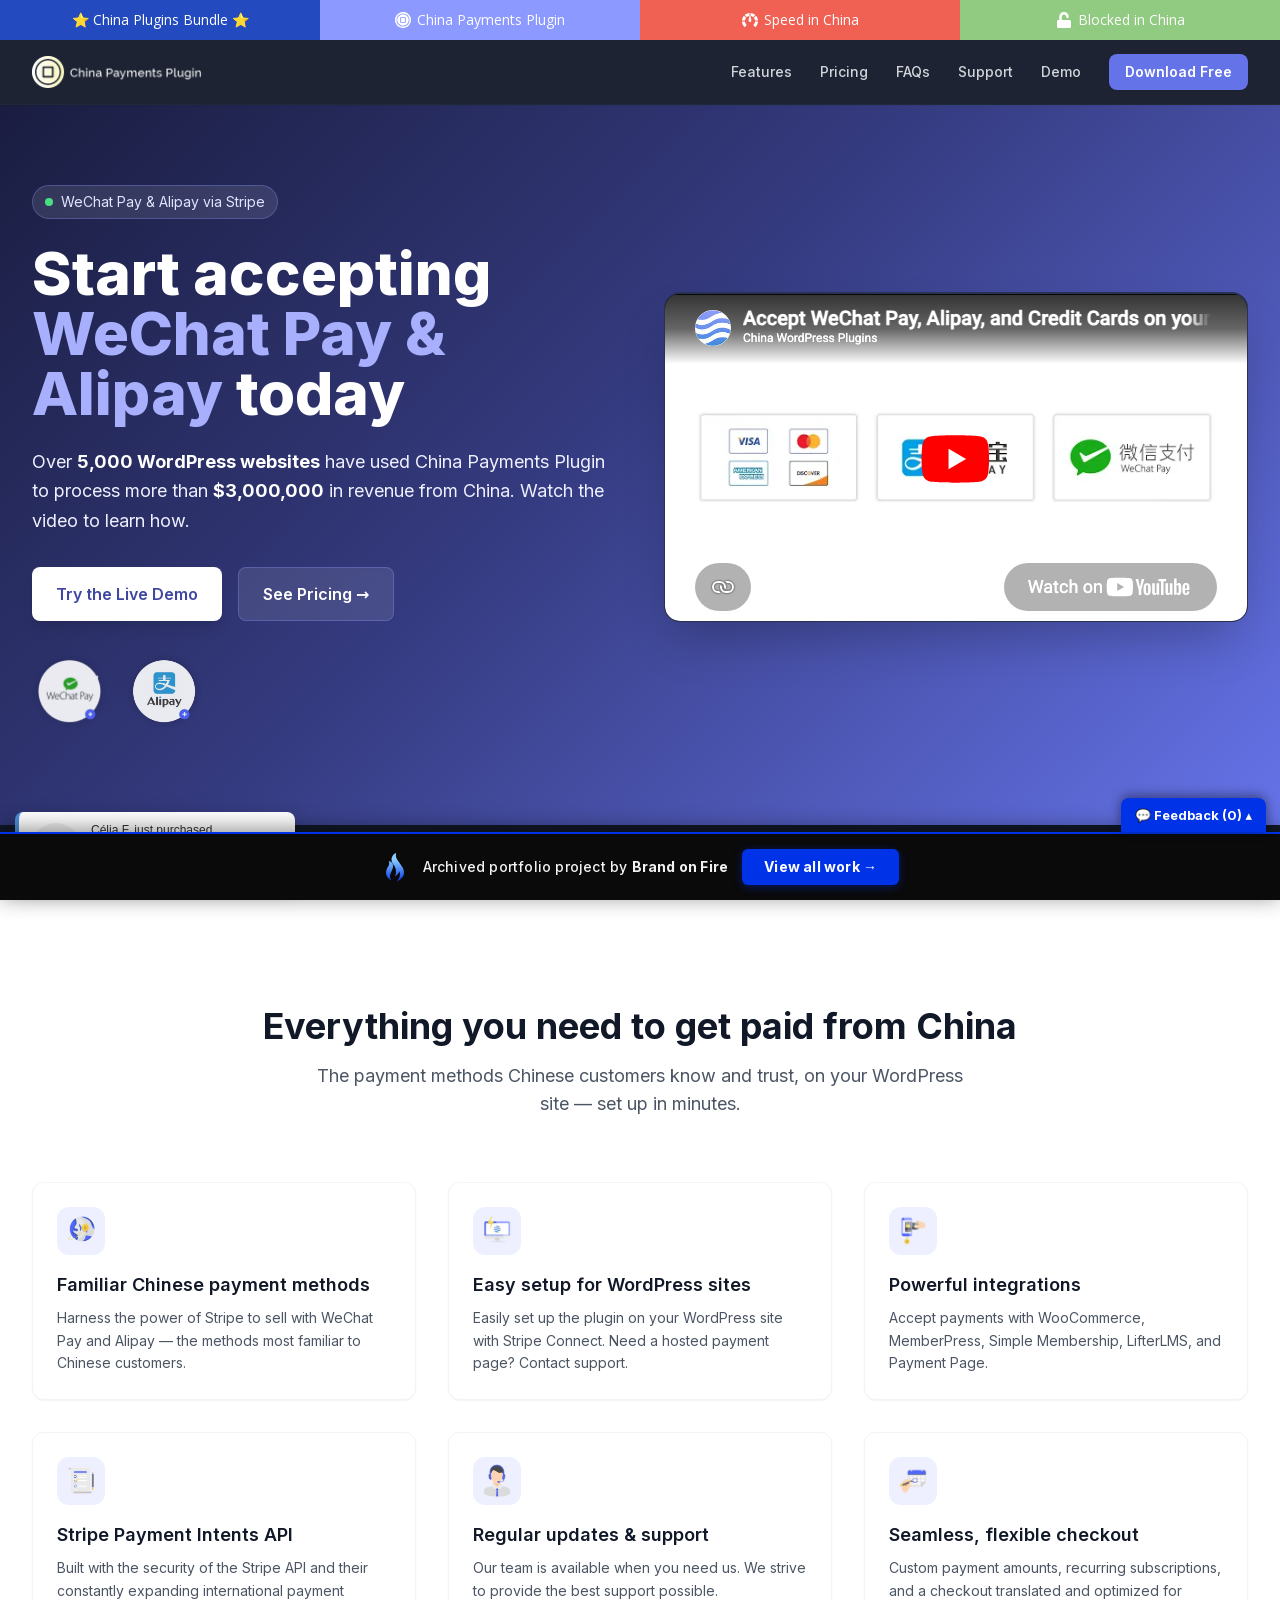
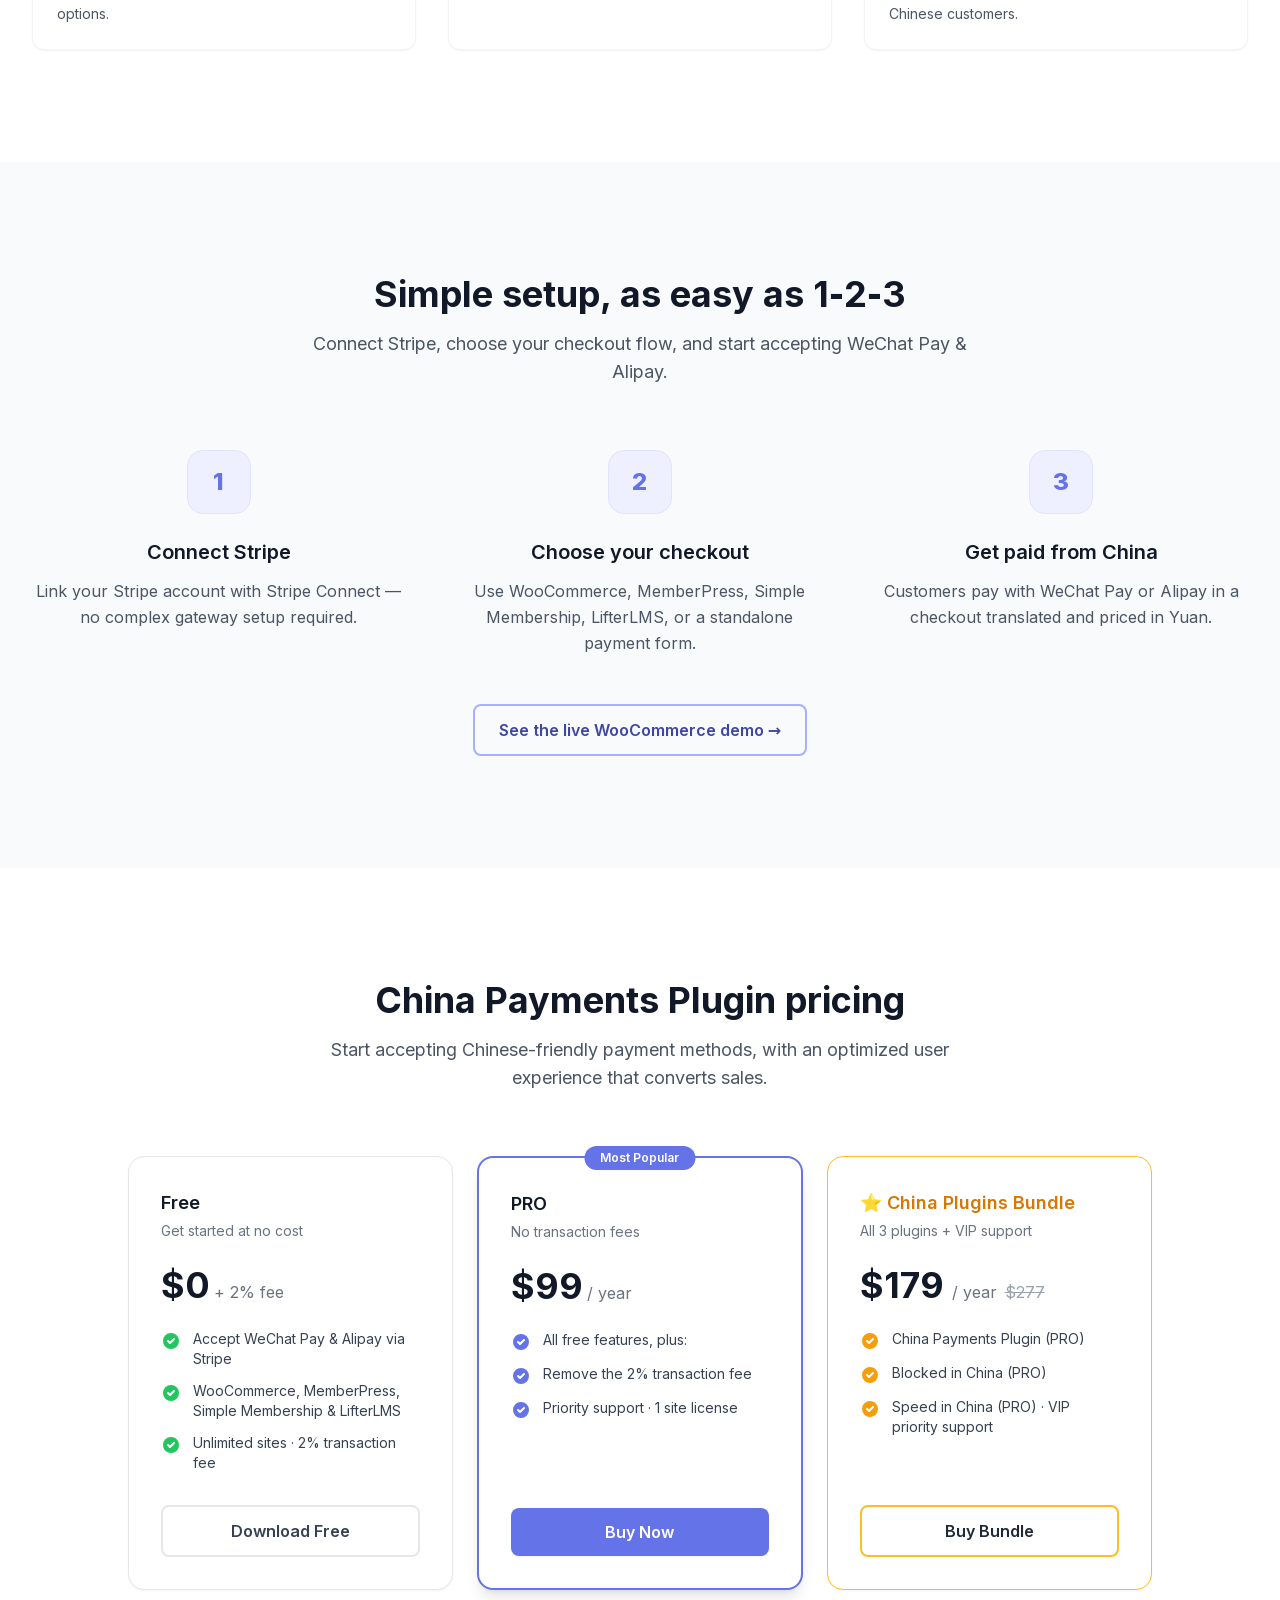
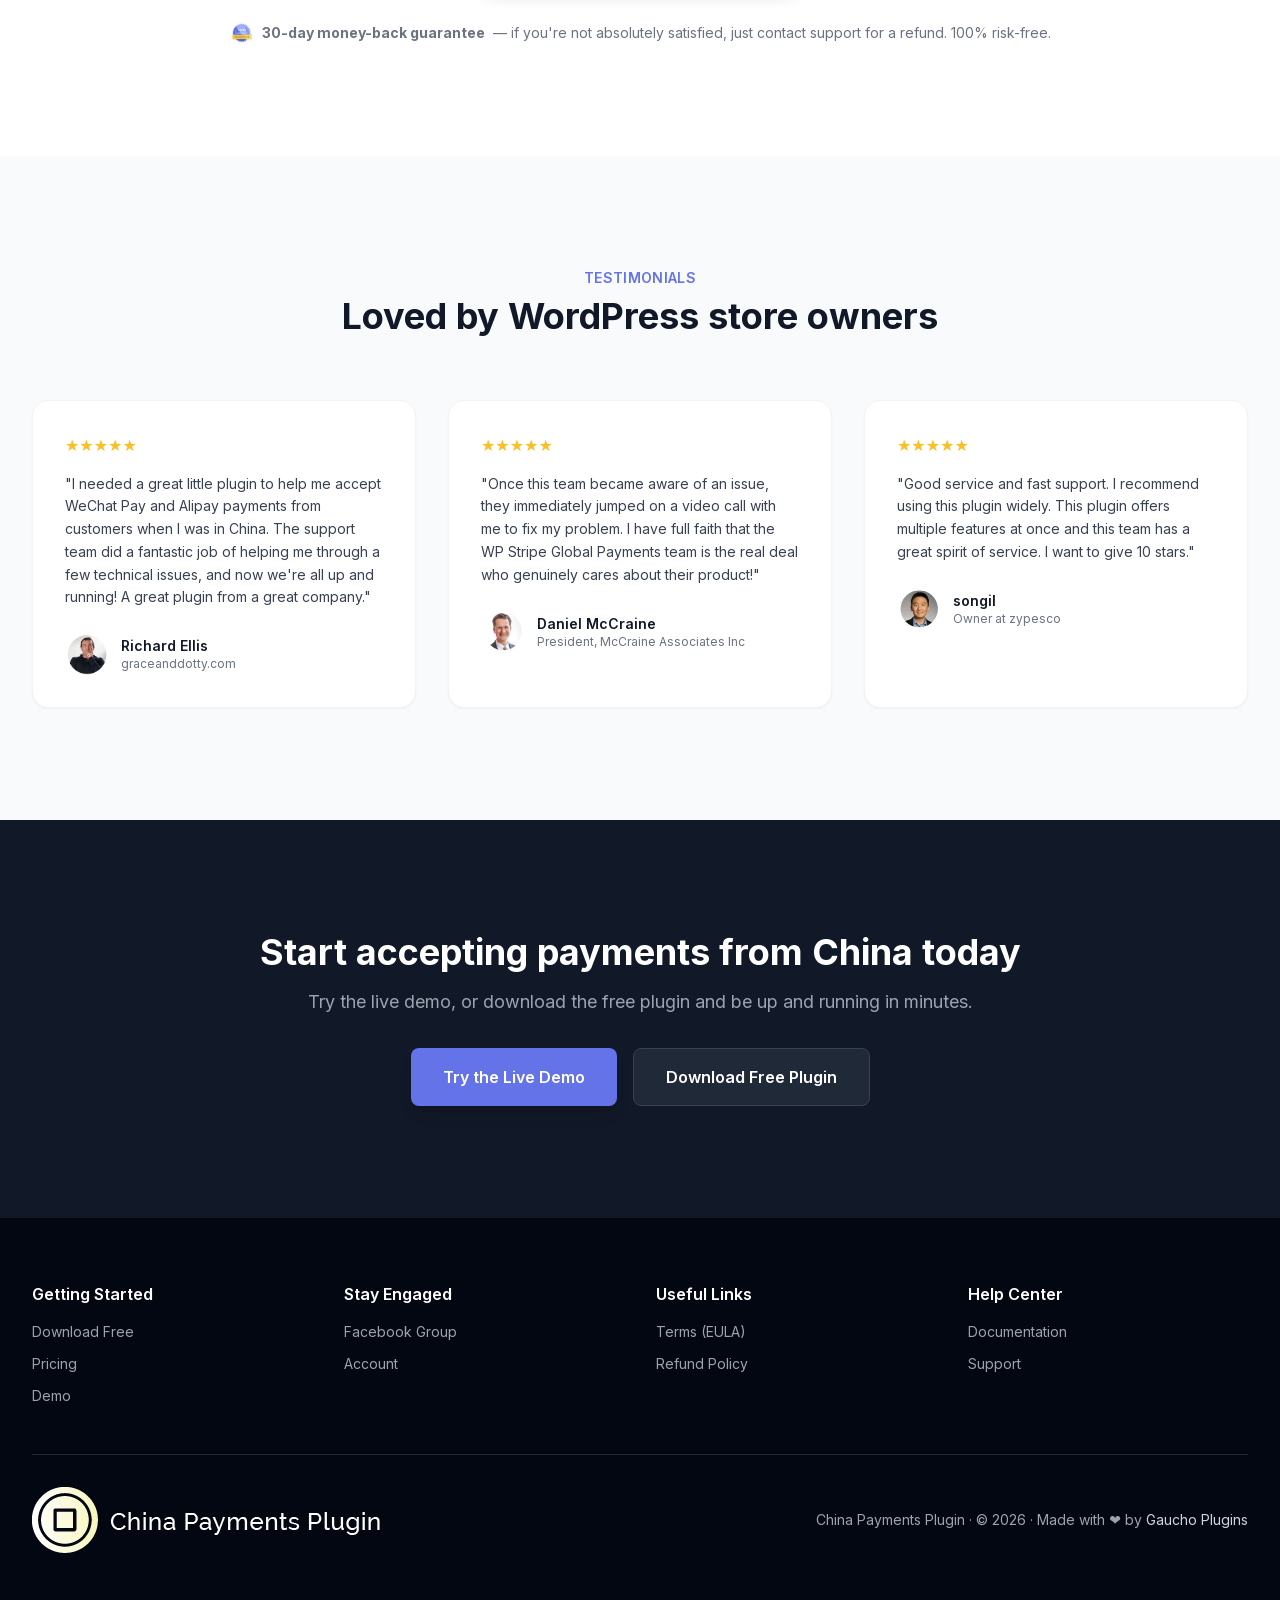
==== commit 954b3262: "fix(portfolio): internal menu anchors + neutralize external links + cap oversized header logo" ====
--- a/index.html
+++ b/index.html
@@ -1,4 +1,4 @@
-<!doctype html><html lang="en" class="scroll-smooth" data-bofp="0"><head><meta charset="utf-8"><link rel="icon" href="/assets/img/icon.png" type="image/png"><link rel="apple-touch-icon" href="/assets/img/icon.png"><meta name="viewport" content="width=device-width, initial-scale=1"><title>China Payments Plugin – Accept WeChat Pay &amp; Alipay on WordPress</title><meta name="description" content="Accept WeChat Pay, Alipay, and credit-card payments on your WordPress site via Stripe — with a checkout flow optimized for Chinese customers. Works with WooCommerce, MemberPress &amp; more."><meta name="keywords" content="WeChat Pay WordPress, Alipay WooCommerce, China payment gateway, accept payments from China, Stripe WeChat Pay, Chinese payments WordPress"><link rel="canonical" href="/"><meta property="og:type" content="website"><meta property="og:title" content="China Payments Plugin – Accept WeChat Pay &amp; Alipay on WordPress"><meta property="og:description" content="Accept WeChat Pay, Alipay, and credit cards on your WordPress site via Stripe — optimized for Chinese customers. 5,000+ sites, $3M+ processed."><meta property="og:url" content="/"><meta property="og:site_name" content="China Payments Plugin"><meta property="og:image" content="/assets/img/hero.png"><meta name="twitter:card" content="summary_large_image"><meta name="twitter:title" content="China Payments Plugin – WeChat Pay &amp; Alipay for WordPress"><meta name="twitter:description" content="Accept WeChat Pay &amp; Alipay via Stripe on your WordPress site. Optimized for Chinese customers."><link rel="stylesheet" href="style.css"><style>[data-bofp="1"]{background-color:rgb(255, 255, 255)!important;color:rgb(31, 41, 55)!important}[data-bofp="2"]{background-color:rgba(17, 24, 39, 0.95)!important;color:rgb(31, 41, 55)!important}[data-bofp="3"]{background-color:rgb(17, 24, 39)!important;color:rgb(31, 41, 55)!important}[data-bofp="4"]{background-color:rgb(255, 255, 255)!important;color:rgb(31, 41, 55)!important}[data-bofp="5"]{background-color:rgb(248, 250, 252)!important;color:rgb(31, 41, 55)!important}[data-bofp="6"]{background-color:rgb(255, 255, 255)!important;color:rgb(31, 41, 55)!important}[data-bofp="7"]{background-color:rgb(248, 250, 252)!important;color:rgb(31, 41, 55)!important}[data-bofp="8"]{background-color:rgb(17, 24, 39)!important;color:rgb(31, 41, 55)!important}[data-bofp="9"]{background-color:rgb(3, 7, 18)!important;color:rgb(156, 163, 175)!important}</style><meta name="robots" content="noindex, nofollow"><style id="bof-iconfix">.h-\[76px\]{height:76px !important;width:auto !important;}[class*="h-[76px]"]{height:76px !important;width:auto !important;}</style></head><body class="font-sans text-gray-800 bg-white antialiased" data-bofp="1"><div class="gp-strip"><a href="https://chinaplugins.com/" class="gp-s-bundle">⭐ China Plugins Bundle ⭐</a><a href="index.html" class="gp-s-cpp active"><span class="gp-icon"><svg xmlns="http://www.w3.org/2000/svg" viewBox="0 0 55 55"><path fill="#fff" d="M16.8,52.84A27.53,27.53,0,0,1,0,27.5,27.53,27.53,0,0,1,16.8,2.17,27.43,27.43,0,0,1,46.94,8.06a27.47,27.47,0,0,1,0,38.88,27.68,27.68,0,0,1-8.75,5.9,27.58,27.58,0,0,1-21.4,0ZM5,27.5A22.5,22.5,0,1,0,27.5,5,22.52,22.52,0,0,0,5,27.5Zm2.68,0A19.82,19.82,0,1,1,27.5,47.32,19.84,19.84,0,0,1,7.68,27.5Zm10.11-7.88V35.38a1.84,1.84,0,0,0,1.83,1.84H35.38a1.85,1.85,0,0,0,1.84-1.84V19.62a1.85,1.85,0,0,0-1.84-1.84H19.62a1.85,1.85,0,0,0-1.84,1.84h0Zm3.08,14.51V20.87H34.13V34.13Z"></path></svg></span>China Payments Plugin</a><a href="https://speedinchinaplugin.com/" class="gp-s-sic"><span class="gp-icon"><svg xmlns="http://www.w3.org/2000/svg" viewBox="0 0 75 66"><path fill="#fff" d="M12.547,66a1.055,1.055,0,0,1-.2-.02c-.569-.112-.649-.19-1.17-.7L11,65.116a44.951,44.951,0,0,1-7.673-10.9A34.6,34.6,0,0,1,.5,44.948,37.281,37.281,0,0,1,0,40.433H13.87a24.984,24.984,0,0,0,2.054,7.8,32.464,32.464,0,0,0,4.985,7.153,3.564,3.564,0,0,1,.453,1.259,2.631,2.631,0,0,1-.211,1.2l-7.643,7.767A1.607,1.607,0,0,1,12.547,66Zm50-.01a1.7,1.7,0,0,1-1.039-.484L53.848,57.84a2.621,2.621,0,0,1-.211-1.2,3.552,3.552,0,0,1,.453-1.259,32.411,32.411,0,0,0,4.985-7.153,25.185,25.185,0,0,0,2.054-7.8H75v.01a37.9,37.9,0,0,1-.5,4.5,34.6,34.6,0,0,1-2.831,9.27A44.952,44.952,0,0,1,64,65.116c-.11.106-.2.2-.282.277a1.442,1.442,0,0,1-1.029.586A1.027,1.027,0,0,1,62.542,65.99ZM75,35.889H61.069a23.519,23.519,0,0,0-1.48-6.754,29.844,29.844,0,0,0-3.806-6.386L65.57,12.741l.008.008a36.554,36.554,0,0,1,2.386,2.98,36.3,36.3,0,0,1,4.162,7.328A49.716,49.716,0,0,1,75,35.888Zm-61.069,0H0v-.006A49.8,49.8,0,0,1,2.874,23.056a36.315,36.315,0,0,1,4.162-7.328A35.609,35.609,0,0,1,9.43,12.741l9.788,10.008a29.714,29.714,0,0,0-3.806,6.386,23.751,23.751,0,0,0-1.48,6.753Zm8.487-16.271h0L12.6,9.64l.015-.012a79.218,79.218,0,0,1,6.541-4.654A30.831,30.831,0,0,1,23.9,2.64,38.621,38.621,0,0,1,29.85.829,53.184,53.184,0,0,1,35.378,0V4.8a4.075,4.075,0,0,0-.3.921c-.03.157-.751,3.892-1.642,8.6a18.535,18.535,0,0,0-4.528,1.214,31.123,31.123,0,0,0-6.494,4.083Zm30.241,0h0a31.148,31.148,0,0,0-6.495-4.083,18.493,18.493,0,0,0-4.4-1.2C40.8,9.557,40.007,5.809,40,5.771a4.157,4.157,0,0,0-.3-1.078V0h.016a53.828,53.828,0,0,1,5.512.828A38.585,38.585,0,0,1,51.179,2.64a30.8,30.8,0,0,1,4.743,2.333A79.869,79.869,0,0,1,62.477,9.64L52.66,19.618Z"></path><path fill="#fff" d="M24.431,24.4a2.1,2.1,0,0,0,.485-1.524,3.069,3.069,0,0,0-.5-1.326S11.9,2.959,10.866,1.926A6.775,6.775,0,0,0,9.183.6S4.41-1.286,1.672,1.639.382,8.481.382,8.481s-.011.42,1.348,2.2,19.79,13.7,19.79,13.7a3.088,3.088,0,0,0,1.349.592A2.1,2.1,0,0,0,24.431,24.4Z" transform="translate(37.287 44.82) rotate(-135)"></path></svg></span>Speed in China</a><a href="https://blockedinchinaplugin.com/" class="gp-s-bic"><span class="gp-icon"><svg xmlns="http://www.w3.org/2000/svg" viewBox="0 0 448 512"><path fill="#fff" d="M400 256H152V152.9c0-39.6 31.7-72.5 71.3-72.9 40-.4 72.7 32.1 72.7 72v16c0 13.3 10.7 24 24 24h32c13.3 0 24-10.7 24-24v-16C376 68 307.5 0 223.5 0 139.5 0 72 68 72 152v104H48c-26.5 0-48 21.5-48 48v160c0 26.5 21.5 48 48 48h352c26.5 0 48-21.5 48-48V304c0-26.5-21.5-48-48-48z"></path></svg></span>Blocked in China</a></div><header class="sticky top-0 z-50 bg-gray-900/95 backdrop-blur-sm border-b border-gray-800 shadow-sm" data-bofp="2"><nav class="max-w-7xl mx-auto px-4 sm:px-6 lg:px-8"><div class="flex items-center justify-between h-16"><a href="index.html" class="flex items-center gap-2.5" aria-label="China Payments Plugin home"><img src="_a/1bdbb308a877.webp" alt="China Payments Plugin" class="h-7 w-auto" decoding="sync"></a><div class="hidden md:flex items-center gap-7"><a href="index.html" class="text-sm font-medium text-gray-300 hover:text-brand-400 transition-colors">Features</a><a href="index.html" class="text-sm font-medium text-gray-300 hover:text-brand-400 transition-colors">Pricing</a><a href="faq/index.html" class="text-sm font-medium text-gray-300 hover:text-brand-400 transition-colors">FAQs</a><a href="https://chinaplugins.com/support/" class="text-sm font-medium text-gray-300 hover:text-brand-400 transition-colors">Support</a><a href="https://demo.chinapaymentsplugin.com/" target="_blank" rel="noopener" class="text-sm font-medium text-gray-300 hover:text-brand-400 transition-colors">Demo</a><a href="https://wordpress.org/plugins/wp-stripe-global-payments/" target="_blank" rel="noopener" class="inline-flex items-center px-4 py-2 bg-brand-500 text-white text-sm font-semibold rounded-lg hover:bg-brand-600 transition-colors shadow-sm">Download Free</a></div><button id="mobile-menu-btn" class="md:hidden p-2 text-gray-300 hover:text-brand-400" aria-label="Toggle menu"><svg class="w-6 h-6" fill="none" stroke="currentColor" viewBox="0 0 24 24"><path stroke-linecap="round" stroke-linejoin="round" stroke-width="2" d="M4 6h16M4 12h16M4 18h16"></path></svg></button></div><div id="mobile-menu" class="hidden md:hidden pb-4"><div class="flex flex-col gap-3"><a href="index.html" class="text-sm font-medium text-gray-300 hover:text-brand-400 py-1">Features</a><a href="index.html" class="text-sm font-medium text-gray-300 hover:text-brand-400 py-1">Pricing</a><a href="faq/index.html" class="text-sm font-medium text-gray-300 hover:text-brand-400 py-1">FAQs</a><a href="https://chinaplugins.com/support/" class="text-sm font-medium text-gray-300 hover:text-brand-400 py-1">Support</a><a href="https://demo.chinapaymentsplugin.com/" target="_blank" rel="noopener" class="text-sm font-medium text-gray-300 hover:text-brand-400 py-1">Demo</a><a href="https://wordpress.org/plugins/wp-stripe-global-payments/" target="_blank" rel="noopener" class="inline-flex items-center justify-center w-full px-4 py-2 bg-brand-500 text-white text-sm font-semibold rounded-lg mt-2">Download Free</a></div></div></nav></header><main><section class="gradient-hero pt-16 pb-20 lg:pt-20 lg:pb-24"><div class="max-w-7xl mx-auto px-4 sm:px-6 lg:px-8"><div class="grid lg:grid-cols-2 gap-12 items-center"><div class="fade-in"><p class="inline-flex items-center gap-2 px-3 py-1.5 bg-white/10 rounded-full text-sm text-brand-100 mb-6 backdrop-blur-sm border border-brand-400/30"><span class="w-2 h-2 rounded-full bg-green-400 pulse-dot"></span>WeChat Pay &amp; Alipay via Stripe</p><h1 class="text-4xl sm:text-5xl lg:text-6xl font-extrabold text-white leading-tight mb-6">Start accepting <span class="text-brand-300">WeChat Pay &amp; Alipay</span> today</h1><p class="text-lg text-brand-50 mb-8 max-w-xl leading-relaxed">Over <strong class="text-white">5,000 WordPress websites</strong> have used China Payments Plugin to process more than <strong class="text-white">$3,000,000</strong> in revenue from China. Watch the video to learn how.</p><div class="flex flex-col sm:flex-row gap-4"><a href="https://demo.chinapaymentsplugin.com/" target="_blank" rel="noopener" class="inline-flex items-center justify-center px-6 py-3.5 bg-white text-brand-700 font-semibold rounded-lg hover:bg-gray-100 transition-colors shadow-lg text-base">Try the Live Demo</a><a href="index.html" class="inline-flex items-center justify-center px-6 py-3.5 bg-white/10 text-white font-semibold rounded-lg hover:bg-white/20 transition-colors border border-brand-400/30 text-base backdrop-blur-sm">See Pricing →</a></div><div class="mt-8 flex items-center gap-5 flex-wrap"><img src="_a/007870c482b1.webp" alt="WeChat Pay" class="h-[76px] w-auto opacity-90" decoding="sync"><img src="_a/37fa9d899df4.webp" alt="Alipay" class="h-[76px] w-auto opacity-90" decoding="sync"></div></div><div class="fade-in"><div class="video-wrap shadow-2xl border border-brand-400/20 bg-gray-900"><img src="_a/c7bdbef160b0.bin" alt="" style="max-width: 100%; height: auto; display: block;"></div></div></div></div></section><section class="bg-gray-900 border-b border-gray-800 py-6" data-bofp="3"><div class="max-w-7xl mx-auto px-4 sm:px-6 lg:px-8"><div class="flex flex-wrap items-center justify-center gap-6 lg:gap-16 text-sm text-gray-400"><div class="flex items-center gap-2"><span class="text-brand-300 font-semibold">5,000+</span> WordPress sites</div><div><span class="text-brand-300 font-medium">$3M+</span> processed from China</div><div>Powered by <span class="text-brand-300 font-medium">Stripe</span></div><div class="flex items-center gap-2"><span class="text-brand-300 font-medium">WooCommerce</span> &amp; MemberPress ready</div></div></div></section><section class="py-20 lg:py-28 bg-white" id="features" data-bofp="4"><div class="max-w-7xl mx-auto px-4 sm:px-6 lg:px-8"><div class="text-center mb-16"><h2 class="text-3xl sm:text-4xl font-bold text-gray-900 mb-4">Everything you need to get paid from China</h2><p class="text-lg text-gray-600 max-w-2xl mx-auto">The payment methods Chinese customers know and trust, on your WordPress site — set up in minutes.</p></div><div class="grid sm:grid-cols-2 lg:grid-cols-3 gap-6 lg:gap-8"><div class="bg-white rounded-xl p-6 border border-gray-100 card-hover shadow-sm"><div class="w-12 h-12 bg-brand-50 rounded-xl flex items-center justify-center mb-4"><img src="_a/c68aafba5542.webp" alt="" class="w-7 h-7" decoding="sync"></div><h3 class="text-lg font-semibold text-gray-900 mb-2">Familiar Chinese payment methods</h3><p class="text-gray-600 text-sm leading-relaxed">Harness the power of Stripe to sell with WeChat Pay and Alipay — the methods most familiar to Chinese customers.</p></div><div class="bg-white rounded-xl p-6 border border-gray-100 card-hover shadow-sm"><div class="w-12 h-12 bg-brand-50 rounded-xl flex items-center justify-center mb-4"><img src="_a/c7ff347d9180.webp" alt="" class="w-7 h-7" decoding="sync"></div><h3 class="text-lg font-semibold text-gray-900 mb-2">Easy setup for WordPress sites</h3><p class="text-gray-600 text-sm leading-relaxed">Easily set up the plugin on your WordPress site with Stripe Connect. Need a hosted payment page? Contact support.</p></div><div class="bg-white rounded-xl p-6 border border-gray-100 card-hover shadow-sm"><div class="w-12 h-12 bg-brand-50 rounded-xl flex items-center justify-center mb-4"><img src="_a/2b19e981ce31.webp" alt="" class="w-7 h-7" decoding="sync"></div><h3 class="text-lg font-semibold text-gray-900 mb-2">Powerful integrations</h3><p class="text-gray-600 text-sm leading-relaxed">Accept payments with WooCommerce, MemberPress, Simple Membership, LifterLMS, and Payment Page.</p></div><div class="bg-white rounded-xl p-6 border border-gray-100 card-hover shadow-sm"><div class="w-12 h-12 bg-brand-50 rounded-xl flex items-center justify-center mb-4"><img src="_a/e73915509c45.webp" alt="" class="w-7 h-7" decoding="sync"></div><h3 class="text-lg font-semibold text-gray-900 mb-2">Stripe Payment Intents API</h3><p class="text-gray-600 text-sm leading-relaxed">Built with the security of the Stripe API and their constantly expanding international payment options.</p></div><div class="bg-white rounded-xl p-6 border border-gray-100 card-hover shadow-sm"><div class="w-12 h-12 bg-brand-50 rounded-xl flex items-center justify-center mb-4"><img src="_a/96411ce3e89d.webp" alt="" class="w-7 h-7" decoding="sync"></div><h3 class="text-lg font-semibold text-gray-900 mb-2">Regular updates &amp; support</h3><p class="text-gray-600 text-sm leading-relaxed">Our team is available when you need us. We strive to provide the best support possible.</p></div><div class="bg-white rounded-xl p-6 border border-gray-100 card-hover shadow-sm"><div class="w-12 h-12 bg-brand-50 rounded-xl flex items-center justify-center mb-4"><img src="_a/09226e2cd700.webp" alt="" class="w-7 h-7" decoding="sync"></div><h3 class="text-lg font-semibold text-gray-900 mb-2">Seamless, flexible checkout</h3><p class="text-gray-600 text-sm leading-relaxed">Custom payment amounts, recurring subscriptions, and a checkout translated and optimized for Chinese customers.</p></div></div></div></section><section class="py-20 lg:py-28 bg-surface-50" data-bofp="5"><div class="max-w-7xl mx-auto px-4 sm:px-6 lg:px-8"><div class="text-center mb-16"><h2 class="text-3xl sm:text-4xl font-bold text-gray-900 mb-4">Simple setup, as easy as 1‑2‑3</h2><p class="text-lg text-gray-600 max-w-2xl mx-auto">Connect Stripe, choose your checkout flow, and start accepting WeChat Pay &amp; Alipay.</p></div><div class="grid md:grid-cols-3 gap-8 lg:gap-12"><div class="text-center"><div class="w-16 h-16 bg-brand-50 rounded-2xl flex items-center justify-center mx-auto mb-6 border border-brand-100"><span class="text-2xl font-extrabold text-brand-500">1</span></div><h3 class="text-xl font-semibold text-gray-900 mb-3">Connect Stripe</h3><p class="text-gray-600 leading-relaxed">Link your Stripe account with Stripe Connect — no complex gateway setup required.</p></div><div class="text-center"><div class="w-16 h-16 bg-brand-50 rounded-2xl flex items-center justify-center mx-auto mb-6 border border-brand-100"><span class="text-2xl font-extrabold text-brand-500">2</span></div><h3 class="text-xl font-semibold text-gray-900 mb-3">Choose your checkout</h3><p class="text-gray-600 leading-relaxed">Use WooCommerce, MemberPress, Simple Membership, LifterLMS, or a standalone payment form.</p></div><div class="text-center"><div class="w-16 h-16 bg-brand-50 rounded-2xl flex items-center justify-center mx-auto mb-6 border border-brand-100"><span class="text-2xl font-extrabold text-brand-500">3</span></div><h3 class="text-xl font-semibold text-gray-900 mb-3">Get paid from China</h3><p class="text-gray-600 leading-relaxed">Customers pay with WeChat Pay or Alipay in a checkout translated and priced in Yuan.</p></div></div><div class="text-center mt-12"><a href="https://demo.chinapaymentsplugin.com/woocommerce-demo/" target="_blank" rel="noopener" class="inline-flex items-center px-6 py-3 border-2 border-brand-300 text-brand-700 font-semibold rounded-lg hover:bg-brand-50 transition-colors">See the live WooCommerce demo →</a></div></div></section><section class="py-20 lg:py-28 bg-white" id="pricing" data-bofp="6"><div class="max-w-7xl mx-auto px-4 sm:px-6 lg:px-8"><div class="text-center mb-16"><h2 class="text-3xl sm:text-4xl font-bold text-gray-900 mb-4">China Payments Plugin pricing</h2><p class="text-lg text-gray-600 max-w-2xl mx-auto">Start accepting Chinese-friendly payment methods, with an optimized user experience that converts sales.</p></div><div class="grid md:grid-cols-3 gap-6 max-w-5xl mx-auto"><div class="bg-white rounded-2xl p-8 border border-gray-200 shadow-sm flex flex-col"><h3 class="text-lg font-semibold text-gray-900 mb-1">Free</h3><p class="text-sm text-gray-500 mb-6">Get started at no cost</p><div class="flex items-baseline gap-1 mb-6"><span class="text-4xl font-bold text-gray-900">$0</span><span class="text-gray-500">+ 2% fee</span></div><ul class="space-y-3 mb-8 flex-grow text-sm text-gray-700"><li class="flex items-start gap-3"><svg class="w-5 h-5 text-green-500 flex-shrink-0 mt-0.5" fill="currentColor" viewBox="0 0 20 20"><path fill-rule="evenodd" d="M10 18a8 8 0 100-16 8 8 0 000 16zm3.707-9.293a1 1 0 00-1.414-1.414L9 10.586 7.707 9.293a1 1 0 00-1.414 1.414l2 2a1 1 0 001.414 0l4-4z" clip-rule="evenodd"></path></svg>Accept WeChat Pay &amp; Alipay via Stripe</li><li class="flex items-start gap-3"><svg class="w-5 h-5 text-green-500 flex-shrink-0 mt-0.5" fill="currentColor" viewBox="0 0 20 20"><path fill-rule="evenodd" d="M10 18a8 8 0 100-16 8 8 0 000 16zm3.707-9.293a1 1 0 00-1.414-1.414L9 10.586 7.707 9.293a1 1 0 00-1.414 1.414l2 2a1 1 0 001.414 0l4-4z" clip-rule="evenodd"></path></svg>WooCommerce, MemberPress, Simple Membership &amp; LifterLMS</li><li class="flex items-start gap-3"><svg class="w-5 h-5 text-green-500 flex-shrink-0 mt-0.5" fill="currentColor" viewBox="0 0 20 20"><path fill-rule="evenodd" d="M10 18a8 8 0 100-16 8 8 0 000 16zm3.707-9.293a1 1 0 00-1.414-1.414L9 10.586 7.707 9.293a1 1 0 00-1.414 1.414l2 2a1 1 0 001.414 0l4-4z" clip-rule="evenodd"></path></svg>Unlimited sites · 2% transaction fee</li></ul><a href="https://wordpress.org/plugins/wp-stripe-global-payments/" target="_blank" rel="noopener" class="block w-full text-center px-6 py-3 border-2 border-gray-200 text-gray-700 font-semibold rounded-lg hover:border-brand-300 hover:text-brand-600 transition-colors">Download Free</a></div><div class="bg-white rounded-2xl p-8 border-2 border-brand-500 shadow-lg relative flex flex-col"><div class="absolute -top-3 left-1/2 -translate-x-1/2 px-4 py-1 bg-brand-500 text-white text-xs font-semibold rounded-full">Most Popular</div><h3 class="text-lg font-semibold text-gray-900 mb-1">PRO</h3><p class="text-sm text-gray-500 mb-6">No transaction fees</p><div class="flex items-baseline gap-1 mb-6"><span class="text-4xl font-bold text-gray-900">$99</span><span class="text-gray-500">/ year</span></div><ul class="space-y-3 mb-8 flex-grow text-sm text-gray-700"><li class="flex items-start gap-3"><svg class="w-5 h-5 text-brand-500 flex-shrink-0 mt-0.5" fill="currentColor" viewBox="0 0 20 20"><path fill-rule="evenodd" d="M10 18a8 8 0 100-16 8 8 0 000 16zm3.707-9.293a1 1 0 00-1.414-1.414L9 10.586 7.707 9.293a1 1 0 00-1.414 1.414l2 2a1 1 0 001.414 0l4-4z" clip-rule="evenodd"></path></svg>All free features, plus:</li><li class="flex items-start gap-3"><svg class="w-5 h-5 text-brand-500 flex-shrink-0 mt-0.5" fill="currentColor" viewBox="0 0 20 20"><path fill-rule="evenodd" d="M10 18a8 8 0 100-16 8 8 0 000 16zm3.707-9.293a1 1 0 00-1.414-1.414L9 10.586 7.707 9.293a1 1 0 00-1.414 1.414l2 2a1 1 0 001.414 0l4-4z" clip-rule="evenodd"></path></svg>Remove the 2% transaction fee</li><li class="flex items-start gap-3"><svg class="w-5 h-5 text-brand-500 flex-shrink-0 mt-0.5" fill="currentColor" viewBox="0 0 20 20"><path fill-rule="evenodd" d="M10 18a8 8 0 100-16 8 8 0 000 16zm3.707-9.293a1 1 0 00-1.414-1.414L9 10.586 7.707 9.293a1 1 0 00-1.414 1.414l2 2a1 1 0 001.414 0l4-4z" clip-rule="evenodd"></path></svg>Priority support · 1 site license</li></ul><a href="#" data-buy="pro" class="cpp-buy block w-full text-center px-6 py-3 bg-brand-500 text-white font-semibold rounded-lg hover:bg-brand-600 transition-colors shadow-sm">Buy Now</a></div><div class="bg-white rounded-2xl p-8 border border-gold-400 shadow-sm flex flex-col"><div class="flex items-center gap-2 mb-1"><h3 class="text-lg font-semibold text-gold-600">⭐ China Plugins Bundle</h3></div><p class="text-sm text-gray-500 mb-6">All 3 plugins + VIP support</p><div class="flex items-baseline gap-2 mb-6"><span class="text-4xl font-bold text-gray-900">$179</span><span class="text-gray-500">/ year</span><span class="text-gray-400 line-through">$277</span></div><ul class="space-y-3 mb-8 flex-grow text-sm text-gray-700"><li class="flex items-start gap-3"><svg class="w-5 h-5 text-gold-500 flex-shrink-0 mt-0.5" fill="currentColor" viewBox="0 0 20 20"><path fill-rule="evenodd" d="M10 18a8 8 0 100-16 8 8 0 000 16zm3.707-9.293a1 1 0 00-1.414-1.414L9 10.586 7.707 9.293a1 1 0 00-1.414 1.414l2 2a1 1 0 001.414 0l4-4z" clip-rule="evenodd"></path></svg>China Payments Plugin (PRO)</li><li class="flex items-start gap-3"><svg class="w-5 h-5 text-gold-500 flex-shrink-0 mt-0.5" fill="currentColor" viewBox="0 0 20 20"><path fill-rule="evenodd" d="M10 18a8 8 0 100-16 8 8 0 000 16zm3.707-9.293a1 1 0 00-1.414-1.414L9 10.586 7.707 9.293a1 1 0 00-1.414 1.414l2 2a1 1 0 001.414 0l4-4z" clip-rule="evenodd"></path></svg>Blocked in China (PRO)</li><li class="flex items-start gap-3"><svg class="w-5 h-5 text-gold-500 flex-shrink-0 mt-0.5" fill="currentColor" viewBox="0 0 20 20"><path fill-rule="evenodd" d="M10 18a8 8 0 100-16 8 8 0 000 16zm3.707-9.293a1 1 0 00-1.414-1.414L9 10.586 7.707 9.293a1 1 0 00-1.414 1.414l2 2a1 1 0 001.414 0l4-4z" clip-rule="evenodd"></path></svg>Speed in China (PRO) · VIP priority support</li></ul><a href="#" data-buy="bundle" class="cpp-buy block w-full text-center px-6 py-3 border-2 border-gold-400 text-gold-700 font-semibold rounded-lg hover:bg-gold-50 transition-colors">Buy Bundle</a></div></div><p class="text-center text-sm text-gray-500 mt-8 flex items-center justify-center gap-2"><img src="_a/0c46b90ab8bf.webp" alt="" class="w-6 h-6" width="24" height="24" onerror="this.style.display='none'" decoding="sync"><strong>30-day money-back guarantee</strong> — if you're not absolutely satisfied, just contact support for a refund. 100% risk-free.</p></div></section><section class="py-20 lg:py-28 bg-surface-50" data-bofp="7"><div class="max-w-7xl mx-auto px-4 sm:px-6 lg:px-8"><div class="text-center mb-16"><p class="text-sm font-semibold text-brand-500 uppercase tracking-wide mb-2">Testimonials</p><h2 class="text-3xl sm:text-4xl font-bold text-gray-900">Loved by WordPress store owners</h2></div><div class="grid md:grid-cols-3 gap-8"><figure class="bg-white rounded-2xl p-8 border border-gray-100 shadow-sm"><div class="flex gap-1 mb-4 text-gold-400">★★★★★</div><blockquote class="text-gray-700 leading-relaxed mb-6 text-sm">"I needed a great little plugin to help me accept WeChat Pay and Alipay payments from customers when I was in China. The support team did a fantastic job of helping me through a few technical issues, and now we're all up and running! A great plugin from a great company."</blockquote><figcaption class="flex items-center gap-3"><img src="_a/1041a2410ac0.webp" alt="Richard Ellis" width="44" height="44" class="w-11 h-11 rounded-full object-cover" decoding="sync"><span><span class="block font-semibold text-gray-900 text-sm">Richard Ellis</span><span class="block text-gray-500 text-xs">graceanddotty.com</span></span></figcaption></figure><figure class="bg-white rounded-2xl p-8 border border-gray-100 shadow-sm"><div class="flex gap-1 mb-4 text-gold-400">★★★★★</div><blockquote class="text-gray-700 leading-relaxed mb-6 text-sm">"Once this team became aware of an issue, they immediately jumped on a video call with me to fix my problem. I have full faith that the WP Stripe Global Payments team is the real deal who genuinely cares about their product!"</blockquote><figcaption class="flex items-center gap-3"><img src="_a/2da0b44c08cd.webp" alt="Daniel McCraine" width="44" height="44" class="w-11 h-11 rounded-full object-cover" decoding="sync"><span><span class="block font-semibold text-gray-900 text-sm">Daniel McCraine</span><span class="block text-gray-500 text-xs">President, McCraine Associates Inc</span></span></figcaption></figure><figure class="bg-white rounded-2xl p-8 border border-gray-100 shadow-sm"><div class="flex gap-1 mb-4 text-gold-400">★★★★★</div><blockquote class="text-gray-700 leading-relaxed mb-6 text-sm">"Good service and fast support. I recommend using this plugin widely. This plugin offers multiple features at once and this team has a great spirit of service. I want to give 10 stars."</blockquote><figcaption class="flex items-center gap-3"><img src="_a/37df13ffdf35.webp" alt="songil" width="44" height="44" class="w-11 h-11 rounded-full object-cover" decoding="sync"><span><span class="block font-semibold text-gray-900 text-sm">songil</span><span class="block text-gray-500 text-xs">Owner at zypesco</span></span></figcaption></figure></div></div></section><section class="py-20 lg:py-28 bg-gray-900" data-bofp="8"><div class="max-w-4xl mx-auto px-4 sm:px-6 lg:px-8 text-center"><h2 class="text-3xl sm:text-4xl font-bold text-white mb-4">Start accepting payments from China today</h2><p class="text-lg text-gray-400 mb-8 max-w-2xl mx-auto">Try the live demo, or download the free plugin and be up and running in minutes.</p><div class="flex flex-col sm:flex-row gap-4 justify-center"><a href="https://demo.chinapaymentsplugin.com/" target="_blank" rel="noopener" class="inline-flex items-center justify-center px-8 py-4 bg-brand-500 text-white font-semibold rounded-lg hover:bg-brand-600 transition-colors shadow-lg text-base">Try the Live Demo</a><a href="https://wordpress.org/plugins/wp-stripe-global-payments/" target="_blank" rel="noopener" class="inline-flex items-center justify-center px-8 py-4 bg-gray-800 text-white font-semibold rounded-lg hover:bg-gray-700 transition-colors border border-gray-700 text-base">Download Free Plugin</a></div></div></section></main><footer class="bg-gray-950 text-gray-400 py-16" data-bofp="9"><div class="max-w-7xl mx-auto px-4 sm:px-6 lg:px-8"><div class="grid sm:grid-cols-2 lg:grid-cols-4 gap-8 mb-12"><div><h4 class="text-white font-semibold mb-4">Getting Started</h4><ul class="space-y-3 text-sm"><li><a href="https://wordpress.org/plugins/wp-stripe-global-payments/" target="_blank" rel="noopener" class="hover:text-brand-400 transition-colors">Download Free</a></li><li><a href="index.html" class="hover:text-brand-400 transition-colors">Pricing</a></li><li><a href="https://demo.chinapaymentsplugin.com/" target="_blank" rel="noopener" class="hover:text-brand-400 transition-colors">Demo</a></li></ul></div><div><h4 class="text-white font-semibold mb-4">Stay Engaged</h4><ul class="space-y-3 text-sm"><li><a href="https://www.facebook.com/groups/559064778784087" target="_blank" rel="noopener" class="hover:text-brand-400 transition-colors">Facebook Group</a></li><li><a href="https://gauchoplugins.com/account/" target="_blank" rel="noopener" class="hover:text-brand-400 transition-colors">Account</a></li></ul></div><div><h4 class="text-white font-semibold mb-4">Useful Links</h4><ul class="space-y-3 text-sm"><li><a href="https://freemius.com/terms/2959/wp-stripe-global-payments/" target="_blank" rel="noopener" class="hover:text-brand-400 transition-colors">Terms (EULA)</a></li><li><a href="https://freemius.com/terms/2959/wp-stripe-global-payments/#refund_policy" target="_blank" rel="noopener" class="hover:text-brand-400 transition-colors">Refund Policy</a></li></ul></div><div><h4 class="text-white font-semibold mb-4">Help Center</h4><ul class="space-y-3 text-sm"><li><a href="https://docs.chinapaymentsplugin.com/" target="_blank" rel="noopener" class="hover:text-brand-400 transition-colors">Documentation</a></li><li><a href="https://chinaplugins.com/support/" class="hover:text-brand-400 transition-colors">Support</a></li></ul></div></div><div class="border-t border-gray-800 pt-8 flex flex-col sm:flex-row items-center justify-between gap-4 text-sm"><div class="flex items-center gap-2.5"><img src="_a/1bdbb308a877.webp" alt="China Payments Plugin" class="h-6 w-auto" decoding="sync"></div><p>China Payments Plugin · © 2026 · Made with ❤️ by <a href="https://gauchoplugins.com/" target="_blank" rel="noopener" class="text-gray-300 hover:text-brand-400">Gaucho Plugins</a></p></div></div></footer><div class="fomo-popup fomo-show" role="status" aria-live="polite"><div class="fomo-wrap"><span class="fomo-close" title="Close">×</span><div class="fomo-img"><img src="[data-uri]" alt=""></div><div class="fomo-text"><span class="fomo-line1">Célia F. just purchased</span><span class="fomo-line2">the pro plan!<span class="fomo-verified">✓ Verified</span></span><span class="fomo-line3">View Pricing →</span></div><a class="fomo-link" href="#"></a></div></div><!-- bof-portfolio-bar --><a href="https://brandonfire.com/portfolio/" id="bof-portfolio-bar" rel="noopener" style="position:fixed;left:0;right:0;bottom:0;z-index:2147483647;display:flex;align-items:center;justify-content:center;gap:14px;flex-wrap:wrap;background:#0a0a0a;color:#ffffff !important;font-family:Inter,-apple-system,BlinkMacSystemFont,'Segoe UI',Roboto,Helvetica,Arial,sans-serif;font-size:14px;font-weight:500;line-height:1;letter-spacing:.2px;padding:15px 18px;text-decoration:none !important;box-shadow:0 -3px 22px rgba(0,0,0,.45);border-top:2px solid #0033e7;box-sizing:border-box;"><img src="[data-uri]" alt="" width="28" height="28" style="display:block;flex:0 0 auto;width:28px;height:28px;"><span style="opacity:.95;color:#fff;">Archived portfolio project by <strong style="font-weight:700;color:#fff;">Brand&nbsp;on&nbsp;Fire</strong></span><span style="background:#0033e7;color:#fff;padding:11px 22px;border-radius:6px;font-weight:700;font-size:14px;white-space:nowrap;box-shadow:0 2px 10px rgba(0,51,231,.4);">View&nbsp;all&nbsp;work&nbsp;&rarr;</span></a><script>(function(){function p(){var b=document.getElementById("bof-portfolio-bar");if(b&&document.body)document.body.style.setProperty("padding-bottom",b.offsetHeight+"px","important");}if(document.readyState!=="loading")p();else document.addEventListener("DOMContentLoaded",p);window.addEventListener("resize",p);})();</script><script>/* Brand on Fire portfolio feedback collector. One shared origin (brand-on-fire.github.io) => one shared
+<!doctype html><html lang="en" class="scroll-smooth" data-bofp="0"><head><meta charset="utf-8"><link rel="icon" href="/assets/img/icon.png" type="image/png"><link rel="apple-touch-icon" href="/assets/img/icon.png"><meta name="viewport" content="width=device-width, initial-scale=1"><title>China Payments Plugin – Accept WeChat Pay &amp; Alipay on WordPress</title><meta name="description" content="Accept WeChat Pay, Alipay, and credit-card payments on your WordPress site via Stripe — with a checkout flow optimized for Chinese customers. Works with WooCommerce, MemberPress &amp; more."><meta name="keywords" content="WeChat Pay WordPress, Alipay WooCommerce, China payment gateway, accept payments from China, Stripe WeChat Pay, Chinese payments WordPress"><link rel="canonical" href="/"><meta property="og:type" content="website"><meta property="og:title" content="China Payments Plugin – Accept WeChat Pay &amp; Alipay on WordPress"><meta property="og:description" content="Accept WeChat Pay, Alipay, and credit cards on your WordPress site via Stripe — optimized for Chinese customers. 5,000+ sites, $3M+ processed."><meta property="og:url" content="/"><meta property="og:site_name" content="China Payments Plugin"><meta property="og:image" content="/assets/img/hero.png"><meta name="twitter:card" content="summary_large_image"><meta name="twitter:title" content="China Payments Plugin – WeChat Pay &amp; Alipay for WordPress"><meta name="twitter:description" content="Accept WeChat Pay &amp; Alipay via Stripe on your WordPress site. Optimized for Chinese customers."><link rel="stylesheet" href="style.css"><style>[data-bofp="1"]{background-color:rgb(255, 255, 255)!important;color:rgb(31, 41, 55)!important}[data-bofp="2"]{background-color:rgba(17, 24, 39, 0.95)!important;color:rgb(31, 41, 55)!important}[data-bofp="3"]{background-color:rgb(17, 24, 39)!important;color:rgb(31, 41, 55)!important}[data-bofp="4"]{background-color:rgb(255, 255, 255)!important;color:rgb(31, 41, 55)!important}[data-bofp="5"]{background-color:rgb(248, 250, 252)!important;color:rgb(31, 41, 55)!important}[data-bofp="6"]{background-color:rgb(255, 255, 255)!important;color:rgb(31, 41, 55)!important}[data-bofp="7"]{background-color:rgb(248, 250, 252)!important;color:rgb(31, 41, 55)!important}[data-bofp="8"]{background-color:rgb(17, 24, 39)!important;color:rgb(31, 41, 55)!important}[data-bofp="9"]{background-color:rgb(3, 7, 18)!important;color:rgb(156, 163, 175)!important}</style><meta name="robots" content="noindex, nofollow"><style id="bof-iconfix">.h-\[76px\]{height:76px !important;width:auto !important;}[class*="h-[76px]"]{height:76px !important;width:auto !important;}</style></head><body class="font-sans text-gray-800 bg-white antialiased" data-bofp="1"><div class="gp-strip"><a href="#" class="gp-s-bundle">⭐ China Plugins Bundle ⭐</a><a href="index.html" class="gp-s-cpp active"><span class="gp-icon"><svg xmlns="http://www.w3.org/2000/svg" viewBox="0 0 55 55"><path fill="#fff" d="M16.8,52.84A27.53,27.53,0,0,1,0,27.5,27.53,27.53,0,0,1,16.8,2.17,27.43,27.43,0,0,1,46.94,8.06a27.47,27.47,0,0,1,0,38.88,27.68,27.68,0,0,1-8.75,5.9,27.58,27.58,0,0,1-21.4,0ZM5,27.5A22.5,22.5,0,1,0,27.5,5,22.52,22.52,0,0,0,5,27.5Zm2.68,0A19.82,19.82,0,1,1,27.5,47.32,19.84,19.84,0,0,1,7.68,27.5Zm10.11-7.88V35.38a1.84,1.84,0,0,0,1.83,1.84H35.38a1.85,1.85,0,0,0,1.84-1.84V19.62a1.85,1.85,0,0,0-1.84-1.84H19.62a1.85,1.85,0,0,0-1.84,1.84h0Zm3.08,14.51V20.87H34.13V34.13Z"></path></svg></span>China Payments Plugin</a><a href="#" class="gp-s-sic"><span class="gp-icon"><svg xmlns="http://www.w3.org/2000/svg" viewBox="0 0 75 66"><path fill="#fff" d="M12.547,66a1.055,1.055,0,0,1-.2-.02c-.569-.112-.649-.19-1.17-.7L11,65.116a44.951,44.951,0,0,1-7.673-10.9A34.6,34.6,0,0,1,.5,44.948,37.281,37.281,0,0,1,0,40.433H13.87a24.984,24.984,0,0,0,2.054,7.8,32.464,32.464,0,0,0,4.985,7.153,3.564,3.564,0,0,1,.453,1.259,2.631,2.631,0,0,1-.211,1.2l-7.643,7.767A1.607,1.607,0,0,1,12.547,66Zm50-.01a1.7,1.7,0,0,1-1.039-.484L53.848,57.84a2.621,2.621,0,0,1-.211-1.2,3.552,3.552,0,0,1,.453-1.259,32.411,32.411,0,0,0,4.985-7.153,25.185,25.185,0,0,0,2.054-7.8H75v.01a37.9,37.9,0,0,1-.5,4.5,34.6,34.6,0,0,1-2.831,9.27A44.952,44.952,0,0,1,64,65.116c-.11.106-.2.2-.282.277a1.442,1.442,0,0,1-1.029.586A1.027,1.027,0,0,1,62.542,65.99ZM75,35.889H61.069a23.519,23.519,0,0,0-1.48-6.754,29.844,29.844,0,0,0-3.806-6.386L65.57,12.741l.008.008a36.554,36.554,0,0,1,2.386,2.98,36.3,36.3,0,0,1,4.162,7.328A49.716,49.716,0,0,1,75,35.888Zm-61.069,0H0v-.006A49.8,49.8,0,0,1,2.874,23.056a36.315,36.315,0,0,1,4.162-7.328A35.609,35.609,0,0,1,9.43,12.741l9.788,10.008a29.714,29.714,0,0,0-3.806,6.386,23.751,23.751,0,0,0-1.48,6.753Zm8.487-16.271h0L12.6,9.64l.015-.012a79.218,79.218,0,0,1,6.541-4.654A30.831,30.831,0,0,1,23.9,2.64,38.621,38.621,0,0,1,29.85.829,53.184,53.184,0,0,1,35.378,0V4.8a4.075,4.075,0,0,0-.3.921c-.03.157-.751,3.892-1.642,8.6a18.535,18.535,0,0,0-4.528,1.214,31.123,31.123,0,0,0-6.494,4.083Zm30.241,0h0a31.148,31.148,0,0,0-6.495-4.083,18.493,18.493,0,0,0-4.4-1.2C40.8,9.557,40.007,5.809,40,5.771a4.157,4.157,0,0,0-.3-1.078V0h.016a53.828,53.828,0,0,1,5.512.828A38.585,38.585,0,0,1,51.179,2.64a30.8,30.8,0,0,1,4.743,2.333A79.869,79.869,0,0,1,62.477,9.64L52.66,19.618Z"></path><path fill="#fff" d="M24.431,24.4a2.1,2.1,0,0,0,.485-1.524,3.069,3.069,0,0,0-.5-1.326S11.9,2.959,10.866,1.926A6.775,6.775,0,0,0,9.183.6S4.41-1.286,1.672,1.639.382,8.481.382,8.481s-.011.42,1.348,2.2,19.79,13.7,19.79,13.7a3.088,3.088,0,0,0,1.349.592A2.1,2.1,0,0,0,24.431,24.4Z" transform="translate(37.287 44.82) rotate(-135)"></path></svg></span>Speed in China</a><a href="#" class="gp-s-bic"><span class="gp-icon"><svg xmlns="http://www.w3.org/2000/svg" viewBox="0 0 448 512"><path fill="#fff" d="M400 256H152V152.9c0-39.6 31.7-72.5 71.3-72.9 40-.4 72.7 32.1 72.7 72v16c0 13.3 10.7 24 24 24h32c13.3 0 24-10.7 24-24v-16C376 68 307.5 0 223.5 0 139.5 0 72 68 72 152v104H48c-26.5 0-48 21.5-48 48v160c0 26.5 21.5 48 48 48h352c26.5 0 48-21.5 48-48V304c0-26.5-21.5-48-48-48z"></path></svg></span>Blocked in China</a></div><header class="sticky top-0 z-50 bg-gray-900/95 backdrop-blur-sm border-b border-gray-800 shadow-sm" data-bofp="2"><nav class="max-w-7xl mx-auto px-4 sm:px-6 lg:px-8"><div class="flex items-center justify-between h-16"><a href="index.html" class="flex items-center gap-2.5" aria-label="China Payments Plugin home"><img src="_a/1bdbb308a877.webp" alt="China Payments Plugin" class="h-7 w-auto" decoding="sync"></a><div class="hidden md:flex items-center gap-7"><a href="index.html#features" class="text-sm font-medium text-gray-300 hover:text-brand-400 transition-colors">Features</a><a href="index.html#pricing" class="text-sm font-medium text-gray-300 hover:text-brand-400 transition-colors">Pricing</a><a href="faq/index.html" class="text-sm font-medium text-gray-300 hover:text-brand-400 transition-colors">FAQs</a><a href="#" class="text-sm font-medium text-gray-300 hover:text-brand-400 transition-colors">Support</a><a href="#" target="_blank" rel="noopener" class="text-sm font-medium text-gray-300 hover:text-brand-400 transition-colors">Demo</a><a href="#" target="_blank" rel="noopener" class="inline-flex items-center px-4 py-2 bg-brand-500 text-white text-sm font-semibold rounded-lg hover:bg-brand-600 transition-colors shadow-sm">Download Free</a></div><button id="mobile-menu-btn" class="md:hidden p-2 text-gray-300 hover:text-brand-400" aria-label="Toggle menu"><svg class="w-6 h-6" fill="none" stroke="currentColor" viewBox="0 0 24 24"><path stroke-linecap="round" stroke-linejoin="round" stroke-width="2" d="M4 6h16M4 12h16M4 18h16"></path></svg></button></div><div id="mobile-menu" class="hidden md:hidden pb-4"><div class="flex flex-col gap-3"><a href="index.html#features" class="text-sm font-medium text-gray-300 hover:text-brand-400 py-1">Features</a><a href="index.html#pricing" class="text-sm font-medium text-gray-300 hover:text-brand-400 py-1">Pricing</a><a href="faq/index.html" class="text-sm font-medium text-gray-300 hover:text-brand-400 py-1">FAQs</a><a href="#" class="text-sm font-medium text-gray-300 hover:text-brand-400 py-1">Support</a><a href="#" target="_blank" rel="noopener" class="text-sm font-medium text-gray-300 hover:text-brand-400 py-1">Demo</a><a href="#" target="_blank" rel="noopener" class="inline-flex items-center justify-center w-full px-4 py-2 bg-brand-500 text-white text-sm font-semibold rounded-lg mt-2">Download Free</a></div></div></nav></header><main><section class="gradient-hero pt-16 pb-20 lg:pt-20 lg:pb-24"><div class="max-w-7xl mx-auto px-4 sm:px-6 lg:px-8"><div class="grid lg:grid-cols-2 gap-12 items-center"><div class="fade-in"><p class="inline-flex items-center gap-2 px-3 py-1.5 bg-white/10 rounded-full text-sm text-brand-100 mb-6 backdrop-blur-sm border border-brand-400/30"><span class="w-2 h-2 rounded-full bg-green-400 pulse-dot"></span>WeChat Pay &amp; Alipay via Stripe</p><h1 class="text-4xl sm:text-5xl lg:text-6xl font-extrabold text-white leading-tight mb-6">Start accepting <span class="text-brand-300">WeChat Pay &amp; Alipay</span> today</h1><p class="text-lg text-brand-50 mb-8 max-w-xl leading-relaxed">Over <strong class="text-white">5,000 WordPress websites</strong> have used China Payments Plugin to process more than <strong class="text-white">$3,000,000</strong> in revenue from China. Watch the video to learn how.</p><div class="flex flex-col sm:flex-row gap-4"><a href="#" target="_blank" rel="noopener" class="inline-flex items-center justify-center px-6 py-3.5 bg-white text-brand-700 font-semibold rounded-lg hover:bg-gray-100 transition-colors shadow-lg text-base">Try the Live Demo</a><a href="index.html" class="inline-flex items-center justify-center px-6 py-3.5 bg-white/10 text-white font-semibold rounded-lg hover:bg-white/20 transition-colors border border-brand-400/30 text-base backdrop-blur-sm">See Pricing →</a></div><div class="mt-8 flex items-center gap-5 flex-wrap"><img src="_a/007870c482b1.webp" alt="WeChat Pay" class="h-[76px] w-auto opacity-90" decoding="sync"><img src="_a/37fa9d899df4.webp" alt="Alipay" class="h-[76px] w-auto opacity-90" decoding="sync"></div></div><div class="fade-in"><div class="video-wrap shadow-2xl border border-brand-400/20 bg-gray-900"><img src="_a/c7bdbef160b0.bin" alt="" style="max-width: 100%; height: auto; display: block;"></div></div></div></div></section><section class="bg-gray-900 border-b border-gray-800 py-6" data-bofp="3"><div class="max-w-7xl mx-auto px-4 sm:px-6 lg:px-8"><div class="flex flex-wrap items-center justify-center gap-6 lg:gap-16 text-sm text-gray-400"><div class="flex items-center gap-2"><span class="text-brand-300 font-semibold">5,000+</span> WordPress sites</div><div><span class="text-brand-300 font-medium">$3M+</span> processed from China</div><div>Powered by <span class="text-brand-300 font-medium">Stripe</span></div><div class="flex items-center gap-2"><span class="text-brand-300 font-medium">WooCommerce</span> &amp; MemberPress ready</div></div></div></section><section class="py-20 lg:py-28 bg-white" id="features" data-bofp="4"><div class="max-w-7xl mx-auto px-4 sm:px-6 lg:px-8"><div class="text-center mb-16"><h2 class="text-3xl sm:text-4xl font-bold text-gray-900 mb-4">Everything you need to get paid from China</h2><p class="text-lg text-gray-600 max-w-2xl mx-auto">The payment methods Chinese customers know and trust, on your WordPress site — set up in minutes.</p></div><div class="grid sm:grid-cols-2 lg:grid-cols-3 gap-6 lg:gap-8"><div class="bg-white rounded-xl p-6 border border-gray-100 card-hover shadow-sm"><div class="w-12 h-12 bg-brand-50 rounded-xl flex items-center justify-center mb-4"><img src="_a/c68aafba5542.webp" alt="" class="w-7 h-7" decoding="sync"></div><h3 class="text-lg font-semibold text-gray-900 mb-2">Familiar Chinese payment methods</h3><p class="text-gray-600 text-sm leading-relaxed">Harness the power of Stripe to sell with WeChat Pay and Alipay — the methods most familiar to Chinese customers.</p></div><div class="bg-white rounded-xl p-6 border border-gray-100 card-hover shadow-sm"><div class="w-12 h-12 bg-brand-50 rounded-xl flex items-center justify-center mb-4"><img src="_a/c7ff347d9180.webp" alt="" class="w-7 h-7" decoding="sync"></div><h3 class="text-lg font-semibold text-gray-900 mb-2">Easy setup for WordPress sites</h3><p class="text-gray-600 text-sm leading-relaxed">Easily set up the plugin on your WordPress site with Stripe Connect. Need a hosted payment page? Contact support.</p></div><div class="bg-white rounded-xl p-6 border border-gray-100 card-hover shadow-sm"><div class="w-12 h-12 bg-brand-50 rounded-xl flex items-center justify-center mb-4"><img src="_a/2b19e981ce31.webp" alt="" class="w-7 h-7" decoding="sync"></div><h3 class="text-lg font-semibold text-gray-900 mb-2">Powerful integrations</h3><p class="text-gray-600 text-sm leading-relaxed">Accept payments with WooCommerce, MemberPress, Simple Membership, LifterLMS, and Payment Page.</p></div><div class="bg-white rounded-xl p-6 border border-gray-100 card-hover shadow-sm"><div class="w-12 h-12 bg-brand-50 rounded-xl flex items-center justify-center mb-4"><img src="_a/e73915509c45.webp" alt="" class="w-7 h-7" decoding="sync"></div><h3 class="text-lg font-semibold text-gray-900 mb-2">Stripe Payment Intents API</h3><p class="text-gray-600 text-sm leading-relaxed">Built with the security of the Stripe API and their constantly expanding international payment options.</p></div><div class="bg-white rounded-xl p-6 border border-gray-100 card-hover shadow-sm"><div class="w-12 h-12 bg-brand-50 rounded-xl flex items-center justify-center mb-4"><img src="_a/96411ce3e89d.webp" alt="" class="w-7 h-7" decoding="sync"></div><h3 class="text-lg font-semibold text-gray-900 mb-2">Regular updates &amp; support</h3><p class="text-gray-600 text-sm leading-relaxed">Our team is available when you need us. We strive to provide the best support possible.</p></div><div class="bg-white rounded-xl p-6 border border-gray-100 card-hover shadow-sm"><div class="w-12 h-12 bg-brand-50 rounded-xl flex items-center justify-center mb-4"><img src="_a/09226e2cd700.webp" alt="" class="w-7 h-7" decoding="sync"></div><h3 class="text-lg font-semibold text-gray-900 mb-2">Seamless, flexible checkout</h3><p class="text-gray-600 text-sm leading-relaxed">Custom payment amounts, recurring subscriptions, and a checkout translated and optimized for Chinese customers.</p></div></div></div></section><section class="py-20 lg:py-28 bg-surface-50" data-bofp="5"><div class="max-w-7xl mx-auto px-4 sm:px-6 lg:px-8"><div class="text-center mb-16"><h2 class="text-3xl sm:text-4xl font-bold text-gray-900 mb-4">Simple setup, as easy as 1‑2‑3</h2><p class="text-lg text-gray-600 max-w-2xl mx-auto">Connect Stripe, choose your checkout flow, and start accepting WeChat Pay &amp; Alipay.</p></div><div class="grid md:grid-cols-3 gap-8 lg:gap-12"><div class="text-center"><div class="w-16 h-16 bg-brand-50 rounded-2xl flex items-center justify-center mx-auto mb-6 border border-brand-100"><span class="text-2xl font-extrabold text-brand-500">1</span></div><h3 class="text-xl font-semibold text-gray-900 mb-3">Connect Stripe</h3><p class="text-gray-600 leading-relaxed">Link your Stripe account with Stripe Connect — no complex gateway setup required.</p></div><div class="text-center"><div class="w-16 h-16 bg-brand-50 rounded-2xl flex items-center justify-center mx-auto mb-6 border border-brand-100"><span class="text-2xl font-extrabold text-brand-500">2</span></div><h3 class="text-xl font-semibold text-gray-900 mb-3">Choose your checkout</h3><p class="text-gray-600 leading-relaxed">Use WooCommerce, MemberPress, Simple Membership, LifterLMS, or a standalone payment form.</p></div><div class="text-center"><div class="w-16 h-16 bg-brand-50 rounded-2xl flex items-center justify-center mx-auto mb-6 border border-brand-100"><span class="text-2xl font-extrabold text-brand-500">3</span></div><h3 class="text-xl font-semibold text-gray-900 mb-3">Get paid from China</h3><p class="text-gray-600 leading-relaxed">Customers pay with WeChat Pay or Alipay in a checkout translated and priced in Yuan.</p></div></div><div class="text-center mt-12"><a href="#" target="_blank" rel="noopener" class="inline-flex items-center px-6 py-3 border-2 border-brand-300 text-brand-700 font-semibold rounded-lg hover:bg-brand-50 transition-colors">See the live WooCommerce demo →</a></div></div></section><section class="py-20 lg:py-28 bg-white" id="pricing" data-bofp="6"><div class="max-w-7xl mx-auto px-4 sm:px-6 lg:px-8"><div class="text-center mb-16"><h2 class="text-3xl sm:text-4xl font-bold text-gray-900 mb-4">China Payments Plugin pricing</h2><p class="text-lg text-gray-600 max-w-2xl mx-auto">Start accepting Chinese-friendly payment methods, with an optimized user experience that converts sales.</p></div><div class="grid md:grid-cols-3 gap-6 max-w-5xl mx-auto"><div class="bg-white rounded-2xl p-8 border border-gray-200 shadow-sm flex flex-col"><h3 class="text-lg font-semibold text-gray-900 mb-1">Free</h3><p class="text-sm text-gray-500 mb-6">Get started at no cost</p><div class="flex items-baseline gap-1 mb-6"><span class="text-4xl font-bold text-gray-900">$0</span><span class="text-gray-500">+ 2% fee</span></div><ul class="space-y-3 mb-8 flex-grow text-sm text-gray-700"><li class="flex items-start gap-3"><svg class="w-5 h-5 text-green-500 flex-shrink-0 mt-0.5" fill="currentColor" viewBox="0 0 20 20"><path fill-rule="evenodd" d="M10 18a8 8 0 100-16 8 8 0 000 16zm3.707-9.293a1 1 0 00-1.414-1.414L9 10.586 7.707 9.293a1 1 0 00-1.414 1.414l2 2a1 1 0 001.414 0l4-4z" clip-rule="evenodd"></path></svg>Accept WeChat Pay &amp; Alipay via Stripe</li><li class="flex items-start gap-3"><svg class="w-5 h-5 text-green-500 flex-shrink-0 mt-0.5" fill="currentColor" viewBox="0 0 20 20"><path fill-rule="evenodd" d="M10 18a8 8 0 100-16 8 8 0 000 16zm3.707-9.293a1 1 0 00-1.414-1.414L9 10.586 7.707 9.293a1 1 0 00-1.414 1.414l2 2a1 1 0 001.414 0l4-4z" clip-rule="evenodd"></path></svg>WooCommerce, MemberPress, Simple Membership &amp; LifterLMS</li><li class="flex items-start gap-3"><svg class="w-5 h-5 text-green-500 flex-shrink-0 mt-0.5" fill="currentColor" viewBox="0 0 20 20"><path fill-rule="evenodd" d="M10 18a8 8 0 100-16 8 8 0 000 16zm3.707-9.293a1 1 0 00-1.414-1.414L9 10.586 7.707 9.293a1 1 0 00-1.414 1.414l2 2a1 1 0 001.414 0l4-4z" clip-rule="evenodd"></path></svg>Unlimited sites · 2% transaction fee</li></ul><a href="#" target="_blank" rel="noopener" class="block w-full text-center px-6 py-3 border-2 border-gray-200 text-gray-700 font-semibold rounded-lg hover:border-brand-300 hover:text-brand-600 transition-colors">Download Free</a></div><div class="bg-white rounded-2xl p-8 border-2 border-brand-500 shadow-lg relative flex flex-col"><div class="absolute -top-3 left-1/2 -translate-x-1/2 px-4 py-1 bg-brand-500 text-white text-xs font-semibold rounded-full">Most Popular</div><h3 class="text-lg font-semibold text-gray-900 mb-1">PRO</h3><p class="text-sm text-gray-500 mb-6">No transaction fees</p><div class="flex items-baseline gap-1 mb-6"><span class="text-4xl font-bold text-gray-900">$99</span><span class="text-gray-500">/ year</span></div><ul class="space-y-3 mb-8 flex-grow text-sm text-gray-700"><li class="flex items-start gap-3"><svg class="w-5 h-5 text-brand-500 flex-shrink-0 mt-0.5" fill="currentColor" viewBox="0 0 20 20"><path fill-rule="evenodd" d="M10 18a8 8 0 100-16 8 8 0 000 16zm3.707-9.293a1 1 0 00-1.414-1.414L9 10.586 7.707 9.293a1 1 0 00-1.414 1.414l2 2a1 1 0 001.414 0l4-4z" clip-rule="evenodd"></path></svg>All free features, plus:</li><li class="flex items-start gap-3"><svg class="w-5 h-5 text-brand-500 flex-shrink-0 mt-0.5" fill="currentColor" viewBox="0 0 20 20"><path fill-rule="evenodd" d="M10 18a8 8 0 100-16 8 8 0 000 16zm3.707-9.293a1 1 0 00-1.414-1.414L9 10.586 7.707 9.293a1 1 0 00-1.414 1.414l2 2a1 1 0 001.414 0l4-4z" clip-rule="evenodd"></path></svg>Remove the 2% transaction fee</li><li class="flex items-start gap-3"><svg class="w-5 h-5 text-brand-500 flex-shrink-0 mt-0.5" fill="currentColor" viewBox="0 0 20 20"><path fill-rule="evenodd" d="M10 18a8 8 0 100-16 8 8 0 000 16zm3.707-9.293a1 1 0 00-1.414-1.414L9 10.586 7.707 9.293a1 1 0 00-1.414 1.414l2 2a1 1 0 001.414 0l4-4z" clip-rule="evenodd"></path></svg>Priority support · 1 site license</li></ul><a href="#" data-buy="pro" class="cpp-buy block w-full text-center px-6 py-3 bg-brand-500 text-white font-semibold rounded-lg hover:bg-brand-600 transition-colors shadow-sm">Buy Now</a></div><div class="bg-white rounded-2xl p-8 border border-gold-400 shadow-sm flex flex-col"><div class="flex items-center gap-2 mb-1"><h3 class="text-lg font-semibold text-gold-600">⭐ China Plugins Bundle</h3></div><p class="text-sm text-gray-500 mb-6">All 3 plugins + VIP support</p><div class="flex items-baseline gap-2 mb-6"><span class="text-4xl font-bold text-gray-900">$179</span><span class="text-gray-500">/ year</span><span class="text-gray-400 line-through">$277</span></div><ul class="space-y-3 mb-8 flex-grow text-sm text-gray-700"><li class="flex items-start gap-3"><svg class="w-5 h-5 text-gold-500 flex-shrink-0 mt-0.5" fill="currentColor" viewBox="0 0 20 20"><path fill-rule="evenodd" d="M10 18a8 8 0 100-16 8 8 0 000 16zm3.707-9.293a1 1 0 00-1.414-1.414L9 10.586 7.707 9.293a1 1 0 00-1.414 1.414l2 2a1 1 0 001.414 0l4-4z" clip-rule="evenodd"></path></svg>China Payments Plugin (PRO)</li><li class="flex items-start gap-3"><svg class="w-5 h-5 text-gold-500 flex-shrink-0 mt-0.5" fill="currentColor" viewBox="0 0 20 20"><path fill-rule="evenodd" d="M10 18a8 8 0 100-16 8 8 0 000 16zm3.707-9.293a1 1 0 00-1.414-1.414L9 10.586 7.707 9.293a1 1 0 00-1.414 1.414l2 2a1 1 0 001.414 0l4-4z" clip-rule="evenodd"></path></svg>Blocked in China (PRO)</li><li class="flex items-start gap-3"><svg class="w-5 h-5 text-gold-500 flex-shrink-0 mt-0.5" fill="currentColor" viewBox="0 0 20 20"><path fill-rule="evenodd" d="M10 18a8 8 0 100-16 8 8 0 000 16zm3.707-9.293a1 1 0 00-1.414-1.414L9 10.586 7.707 9.293a1 1 0 00-1.414 1.414l2 2a1 1 0 001.414 0l4-4z" clip-rule="evenodd"></path></svg>Speed in China (PRO) · VIP priority support</li></ul><a href="#" data-buy="bundle" class="cpp-buy block w-full text-center px-6 py-3 border-2 border-gold-400 text-gold-700 font-semibold rounded-lg hover:bg-gold-50 transition-colors">Buy Bundle</a></div></div><p class="text-center text-sm text-gray-500 mt-8 flex items-center justify-center gap-2"><img src="_a/0c46b90ab8bf.webp" alt="" class="w-6 h-6" width="24" height="24" onerror="this.style.display='none'" decoding="sync"><strong>30-day money-back guarantee</strong> — if you're not absolutely satisfied, just contact support for a refund. 100% risk-free.</p></div></section><section class="py-20 lg:py-28 bg-surface-50" data-bofp="7"><div class="max-w-7xl mx-auto px-4 sm:px-6 lg:px-8"><div class="text-center mb-16"><p class="text-sm font-semibold text-brand-500 uppercase tracking-wide mb-2">Testimonials</p><h2 class="text-3xl sm:text-4xl font-bold text-gray-900">Loved by WordPress store owners</h2></div><div class="grid md:grid-cols-3 gap-8"><figure class="bg-white rounded-2xl p-8 border border-gray-100 shadow-sm"><div class="flex gap-1 mb-4 text-gold-400">★★★★★</div><blockquote class="text-gray-700 leading-relaxed mb-6 text-sm">"I needed a great little plugin to help me accept WeChat Pay and Alipay payments from customers when I was in China. The support team did a fantastic job of helping me through a few technical issues, and now we're all up and running! A great plugin from a great company."</blockquote><figcaption class="flex items-center gap-3"><img src="_a/1041a2410ac0.webp" alt="Richard Ellis" width="44" height="44" class="w-11 h-11 rounded-full object-cover" decoding="sync"><span><span class="block font-semibold text-gray-900 text-sm">Richard Ellis</span><span class="block text-gray-500 text-xs">graceanddotty.com</span></span></figcaption></figure><figure class="bg-white rounded-2xl p-8 border border-gray-100 shadow-sm"><div class="flex gap-1 mb-4 text-gold-400">★★★★★</div><blockquote class="text-gray-700 leading-relaxed mb-6 text-sm">"Once this team became aware of an issue, they immediately jumped on a video call with me to fix my problem. I have full faith that the WP Stripe Global Payments team is the real deal who genuinely cares about their product!"</blockquote><figcaption class="flex items-center gap-3"><img src="_a/2da0b44c08cd.webp" alt="Daniel McCraine" width="44" height="44" class="w-11 h-11 rounded-full object-cover" decoding="sync"><span><span class="block font-semibold text-gray-900 text-sm">Daniel McCraine</span><span class="block text-gray-500 text-xs">President, McCraine Associates Inc</span></span></figcaption></figure><figure class="bg-white rounded-2xl p-8 border border-gray-100 shadow-sm"><div class="flex gap-1 mb-4 text-gold-400">★★★★★</div><blockquote class="text-gray-700 leading-relaxed mb-6 text-sm">"Good service and fast support. I recommend using this plugin widely. This plugin offers multiple features at once and this team has a great spirit of service. I want to give 10 stars."</blockquote><figcaption class="flex items-center gap-3"><img src="_a/37df13ffdf35.webp" alt="songil" width="44" height="44" class="w-11 h-11 rounded-full object-cover" decoding="sync"><span><span class="block font-semibold text-gray-900 text-sm">songil</span><span class="block text-gray-500 text-xs">Owner at zypesco</span></span></figcaption></figure></div></div></section><section class="py-20 lg:py-28 bg-gray-900" data-bofp="8"><div class="max-w-4xl mx-auto px-4 sm:px-6 lg:px-8 text-center"><h2 class="text-3xl sm:text-4xl font-bold text-white mb-4">Start accepting payments from China today</h2><p class="text-lg text-gray-400 mb-8 max-w-2xl mx-auto">Try the live demo, or download the free plugin and be up and running in minutes.</p><div class="flex flex-col sm:flex-row gap-4 justify-center"><a href="#" target="_blank" rel="noopener" class="inline-flex items-center justify-center px-8 py-4 bg-brand-500 text-white font-semibold rounded-lg hover:bg-brand-600 transition-colors shadow-lg text-base">Try the Live Demo</a><a href="#" target="_blank" rel="noopener" class="inline-flex items-center justify-center px-8 py-4 bg-gray-800 text-white font-semibold rounded-lg hover:bg-gray-700 transition-colors border border-gray-700 text-base">Download Free Plugin</a></div></div></section></main><footer class="bg-gray-950 text-gray-400 py-16" data-bofp="9"><div class="max-w-7xl mx-auto px-4 sm:px-6 lg:px-8"><div class="grid sm:grid-cols-2 lg:grid-cols-4 gap-8 mb-12"><div><h4 class="text-white font-semibold mb-4">Getting Started</h4><ul class="space-y-3 text-sm"><li><a href="#" target="_blank" rel="noopener" class="hover:text-brand-400 transition-colors">Download Free</a></li><li><a href="index.html" class="hover:text-brand-400 transition-colors">Pricing</a></li><li><a href="#" target="_blank" rel="noopener" class="hover:text-brand-400 transition-colors">Demo</a></li></ul></div><div><h4 class="text-white font-semibold mb-4">Stay Engaged</h4><ul class="space-y-3 text-sm"><li><a href="#" target="_blank" rel="noopener" class="hover:text-brand-400 transition-colors">Facebook Group</a></li><li><a href="#" target="_blank" rel="noopener" class="hover:text-brand-400 transition-colors">Account</a></li></ul></div><div><h4 class="text-white font-semibold mb-4">Useful Links</h4><ul class="space-y-3 text-sm"><li><a href="#" target="_blank" rel="noopener" class="hover:text-brand-400 transition-colors">Terms (EULA)</a></li><li><a href="#" target="_blank" rel="noopener" class="hover:text-brand-400 transition-colors">Refund Policy</a></li></ul></div><div><h4 class="text-white font-semibold mb-4">Help Center</h4><ul class="space-y-3 text-sm"><li><a href="#" target="_blank" rel="noopener" class="hover:text-brand-400 transition-colors">Documentation</a></li><li><a href="#" class="hover:text-brand-400 transition-colors">Support</a></li></ul></div></div><div class="border-t border-gray-800 pt-8 flex flex-col sm:flex-row items-center justify-between gap-4 text-sm"><div class="flex items-center gap-2.5"><img src="_a/1bdbb308a877.webp" alt="China Payments Plugin" class="h-6 w-auto" decoding="sync"></div><p>China Payments Plugin · © 2026 · Made with ❤️ by <a href="#" target="_blank" rel="noopener" class="text-gray-300 hover:text-brand-400">Gaucho Plugins</a></p></div></div></footer><div class="fomo-popup fomo-show" role="status" aria-live="polite"><div class="fomo-wrap"><span class="fomo-close" title="Close">×</span><div class="fomo-img"><img src="[data-uri]" alt=""></div><div class="fomo-text"><span class="fomo-line1">Célia F. just purchased</span><span class="fomo-line2">the pro plan!<span class="fomo-verified">✓ Verified</span></span><span class="fomo-line3">View Pricing →</span></div><a class="fomo-link" href="#"></a></div></div><!-- bof-portfolio-bar --><a href="https://brandonfire.com/portfolio/" id="bof-portfolio-bar" rel="noopener" style="position:fixed;left:0;right:0;bottom:0;z-index:2147483647;display:flex;align-items:center;justify-content:center;gap:14px;flex-wrap:wrap;background:#0a0a0a;color:#ffffff !important;font-family:Inter,-apple-system,BlinkMacSystemFont,'Segoe UI',Roboto,Helvetica,Arial,sans-serif;font-size:14px;font-weight:500;line-height:1;letter-spacing:.2px;padding:15px 18px;text-decoration:none !important;box-shadow:0 -3px 22px rgba(0,0,0,.45);border-top:2px solid #0033e7;box-sizing:border-box;"><img src="[data-uri]" alt="" width="28" height="28" style="display:block;flex:0 0 auto;width:28px;height:28px;"><span style="opacity:.95;color:#fff;">Archived portfolio project by <strong style="font-weight:700;color:#fff;">Brand&nbsp;on&nbsp;Fire</strong></span><span style="background:#0033e7;color:#fff;padding:11px 22px;border-radius:6px;font-weight:700;font-size:14px;white-space:nowrap;box-shadow:0 2px 10px rgba(0,51,231,.4);">View&nbsp;all&nbsp;work&nbsp;&rarr;</span></a><script>(function(){function p(){var b=document.getElementById("bof-portfolio-bar");if(b&&document.body)document.body.style.setProperty("padding-bottom",b.offsetHeight+"px","important");}if(document.readyState!=="loading")p();else document.addEventListener("DOMContentLoaded",p);window.addEventListener("resize",p);})();</script><script>/* Brand on Fire portfolio feedback collector. One shared origin (brand-on-fire.github.io) => one shared
    localStorage; every comment is stamped with the site + page it was written on. Shadow DOM so the host
    site's CSS / pointer-events:none can't touch it. "Export all" copies everything for Claude. */
 (function () {
@@ -8,8 +8,9 @@
   function SV(a) { try { localStorage.setItem(K, JSON.stringify(a)); } catch (e) {} }
   function slug() { var p = location.pathname.split('/').filter(Boolean); return p[0] || '(home)'; }
   function pagePath() { var p = location.pathname.split('/').filter(Boolean); return '/' + p.slice(1).join('/') + (p.length > 1 ? '/' : ''); }
-  function draftKey() { return 'bof_fb_draft:' + location.pathname; }     // per-page draft, no bleed between sites
+  function draftKey() { return 'bof_fb_draft'; }     // one global draft so an in-progress comment survives navigation
   function barH() { var b = D.getElementById('bof-portfolio-bar'); return b ? b.offsetHeight : 0; }
+  function sync() { try { fetch('http://localhost:8799/sync', { method: 'POST', headers: { 'Content-Type': 'text/plain' }, body: JSON.stringify(L()), keepalive: true }).catch(function () {}); } catch (e) {} }
   function counts() { var a = L(), s = slug(), here = a.filter(function (c) { return c.site === s; }).length; return { here: here, total: a.length }; }
   var open = localStorage.getItem('bof_fb_open') === '1';
 
@@ -55,11 +56,11 @@
   R.getElementById('save').addEventListener('click', function () {
     var t = ta.value.trim(); if (!t) return;
     var a = L(); a.push({ site: slug(), page: location.pathname, text: t, ts: new Date().toISOString() }); SV(a);
-    ta.value = ''; localStorage.removeItem(draftKey()); refresh();
+    ta.value = ''; localStorage.removeItem(draftKey()); refresh(); sync();
     var b = R.getElementById('save'); b.textContent = 'Saved ✓ ' + slug(); setTimeout(function () { b.textContent = 'Save'; }, 1100);
   });
   R.getElementById('undo').addEventListener('click', function () {
-    var a = L(); if (!a.length) return; var last = a.pop(); SV(a); refresh();
+    var a = L(); if (!a.length) return; var last = a.pop(); SV(a); refresh(); sync();
     var b = R.getElementById('undo'); b.textContent = 'removed'; setTimeout(function () { b.textContent = 'Undo last'; }, 900);
   });
   R.getElementById('exp').addEventListener('click', function () {
@@ -69,6 +70,6 @@
     else window.prompt('Copy all (Cmd+C):', txt);
   });
   window.addEventListener('resize', refresh);
-  if (D.readyState !== 'loading') refresh(); else D.addEventListener('DOMContentLoaded', refresh);
+  if (D.readyState !== 'loading') { refresh(); sync(); } else D.addEventListener('DOMContentLoaded', function () { refresh(); sync(); });
 })();
 </script><!-- /bof-portfolio-bar --></body></html>
--- a/style.css
+++ b/style.css
@@ -1 +1,2 @@
-*,::after,::before{--tw-border-spacing-x:0;--tw-border-spacing-y:0;--tw-translate-x:0;--tw-translate-y:0;--tw-rotate:0;--tw-skew-x:0;--tw-skew-y:0;--tw-scale-x:1;--tw-scale-y:1;--tw-pan-x:;--tw-pan-y:;--tw-pinch-zoom:;--tw-scroll-snap-strictness:proximity;--tw-gradient-from-position:;--tw-gradient-via-position:;--tw-gradient-to-position:;--tw-ordinal:;--tw-slashed-zero:;--tw-numeric-figure:;--tw-numeric-spacing:;--tw-numeric-fraction:;--tw-ring-inset:;--tw-ring-offset-width:0px;--tw-ring-offset-color:#fff;--tw-ring-color:rgba(59,130,246,.5);--tw-ring-offset-shadow:0 0 #0000;--tw-ring-shadow:0 0 #0000;--tw-shadow:0 0 #0000;--tw-shadow-colored:0 0 #0000;--tw-blur:;--tw-brightness:;--tw-contrast:;--tw-grayscale:;--tw-hue-rotate:;--tw-invert:;--tw-saturate:;--tw-sepia:;--tw-drop-shadow:;--tw-backdrop-blur:;--tw-backdrop-brightness:;--tw-backdrop-contrast:;--tw-backdrop-grayscale:;--tw-backdrop-hue-rotate:;--tw-backdrop-invert:;--tw-backdrop-opacity:;--tw-backdrop-saturate:;--tw-backdrop-sepia:;--tw-contain-size:;--tw-contain-layout:;--tw-contain-paint:;--tw-contain-style:;}::backdrop{--tw-border-spacing-x:0;--tw-border-spacing-y:0;--tw-translate-x:0;--tw-translate-y:0;--tw-rotate:0;--tw-skew-x:0;--tw-skew-y:0;--tw-scale-x:1;--tw-scale-y:1;--tw-pan-x:;--tw-pan-y:;--tw-pinch-zoom:;--tw-scroll-snap-strictness:proximity;--tw-gradient-from-position:;--tw-gradient-via-position:;--tw-gradient-to-position:;--tw-ordinal:;--tw-slashed-zero:;--tw-numeric-figure:;--tw-numeric-spacing:;--tw-numeric-fraction:;--tw-ring-inset:;--tw-ring-offset-width:0px;--tw-ring-offset-color:#fff;--tw-ring-color:rgba(59,130,246,.5);--tw-ring-offset-shadow:0 0 #0000;--tw-ring-shadow:0 0 #0000;--tw-shadow:0 0 #0000;--tw-shadow-colored:0 0 #0000;--tw-blur:;--tw-brightness:;--tw-contrast:;--tw-grayscale:;--tw-hue-rotate:;--tw-invert:;--tw-saturate:;--tw-sepia:;--tw-drop-shadow:;--tw-backdrop-blur:;--tw-backdrop-brightness:;--tw-backdrop-contrast:;--tw-backdrop-grayscale:;--tw-backdrop-hue-rotate:;--tw-backdrop-invert:;--tw-backdrop-opacity:;--tw-backdrop-saturate:;--tw-backdrop-sepia:;--tw-contain-size:;--tw-contain-layout:;--tw-contain-paint:;--tw-contain-style:;}*,::after,::before{box-sizing:border-box;border:0px solid rgb(229,231,235);}::after,::before{--tw-content:"";}:host,html{line-height:1.5;text-size-adjust:100%;tab-size:4;font-family:Inter,system-ui,sans-serif;font-feature-settings:normal;font-variation-settings:normal;-webkit-tap-highlight-color:transparent;}body{margin:0px;line-height:inherit;}hr{height:0px;color:inherit;border-top-width:1px;}abbr:where([title]){text-decoration:underline dotted;}h1,h2,h3,h4,h5,h6{font-size:inherit;font-weight:inherit;}a{color:inherit;text-decoration:inherit;}b,strong{font-weight:bolder;}code,kbd,pre,samp{font-family:ui-monospace,SFMono-Regular,Menlo,Monaco,Consolas,"Liberation Mono","Courier New",monospace;font-feature-settings:normal;font-variation-settings:normal;font-size:1em;}small{font-size:80%;}sub,sup{font-size:75%;line-height:0;position:relative;vertical-align:baseline;}sub{bottom:-0.25em;}sup{top:-0.5em;}table{text-indent:0px;border-color:inherit;border-collapse:collapse;}button,input,optgroup,select,textarea{font-family:inherit;font-feature-settings:inherit;font-variation-settings:inherit;font-size:100%;font-weight:inherit;line-height:inherit;letter-spacing:inherit;color:inherit;margin:0px;padding:0px;}button,select{text-transform:none;}button,input:where([type="button"]),input:where([type="reset"]),input:where([type="submit"]){appearance:button;background-color:transparent;background-image:none;}progress{vertical-align:baseline;}::-webkit-inner-spin-button,::-webkit-outer-spin-button{height:auto;}[type="search"]{appearance:textfield;outline-offset:-2px;}::-webkit-search-decoration{appearance:none;}::-webkit-file-upload-button{appearance:button;font:inherit;}summary{display:list-item;}blockquote,dd,dl,figure,h1,h2,h3,h4,h5,h6,hr,p,pre{margin:0px;}fieldset{margin:0px;}fieldset,legend{padding:0px;}menu,ol,ul{list-style:none;margin:0px;padding:0px;}dialog{padding:0px;}textarea{resize:vertical;}input::placeholder,textarea::placeholder{opacity:1;color:rgb(156,163,175);}[role="button"],button{cursor:pointer;}:disabled{cursor:default;}audio,canvas,embed,iframe,img,object,svg,video{display:block;vertical-align:middle;}img,video{max-width:100%;height:auto;}[hidden]:where(:not([hidden="until-found"])){display:none;}.absolute{position:absolute;}.relative{position:relative;}.sticky{position:sticky;}.-top-3{top:-0.75rem;}.left-1\/2{left:50%;}.top-0{top:0px;}.z-50{z-index:50;}.mx-auto{margin-left:auto;margin-right:auto;}.mb-1{margin-bottom:0.25rem;}.mb-12{margin-bottom:3rem;}.mb-16{margin-bottom:4rem;}.mb-2{margin-bottom:0.5rem;}.mb-3{margin-bottom:0.75rem;}.mb-4{margin-bottom:1rem;}.mb-6{margin-bottom:1.5rem;}.mb-8{margin-bottom:2rem;}.mt-0\.5{margin-top:0.125rem;}.mt-12{margin-top:3rem;}.mt-2{margin-top:0.5rem;}.mt-4{margin-top:1rem;}.mt-8{margin-top:2rem;}.block{display:block;}.flex{display:flex;}.inline-flex{display:inline-flex;}.grid{display:grid;}.hidden{display:none;}.h-11{height:2.75rem;}.h-12{height:3rem;}.h-16{height:4rem;}.h-2{height:0.5rem;}.h-5{height:1.25rem;}.h-6{height:1.5rem;}.h-7{height:1.75rem;}.h-\[76px\]{height:76px;}.w-11{width:2.75rem;}.w-12{width:3rem;}.w-16{width:4rem;}.w-2{width:0.5rem;}.w-5{width:1.25rem;}.w-6{width:1.5rem;}.w-7{width:1.75rem;}.w-auto{width:auto;}.w-full{width:100%;}.max-w-2xl{max-width:42rem;}.max-w-3xl{max-width:48rem;}.max-w-4xl{max-width:56rem;}.max-w-5xl{max-width:64rem;}.max-w-7xl{max-width:80rem;}.max-w-xl{max-width:36rem;}.flex-shrink{flex-shrink:1;}.flex-shrink-0{flex-shrink:0;}.flex-grow{flex-grow:1;}.-translate-x-1\/2{--tw-translate-x:-50%;}.-translate-x-1\/2,.transform{transform:translate(var(--tw-translate-x),var(--tw-translate-y)) rotate(var(--tw-rotate)) skewX(var(--tw-skew-x)) skewY(var(--tw-skew-y)) scaleX(var(--tw-scale-x)) scaleY(var(--tw-scale-y));}.cursor-pointer{cursor:pointer;}.list-none{list-style-type:none;}.flex-col{flex-direction:column;}.flex-wrap{flex-wrap:wrap;}.items-start{align-items:flex-start;}.items-center{align-items:center;}.items-baseline{align-items:baseline;}.justify-center{justify-content:center;}.justify-between{justify-content:space-between;}.gap-1{gap:0.25rem;}.gap-12{gap:3rem;}.gap-2{gap:0.5rem;}.gap-2\.5{gap:0.625rem;}.gap-3{gap:0.75rem;}.gap-4{gap:1rem;}.gap-5{gap:1.25rem;}.gap-6{gap:1.5rem;}.gap-7{gap:1.75rem;}.gap-8{gap:2rem;}.space-y-3 >:not([hidden]) ~:not([hidden]){--tw-space-y-reverse:0;margin-top:calc(.75rem*(1 - var(--tw-space-y-reverse)));margin-bottom:calc(.75rem*var(--tw-space-y-reverse));}.space-y-4 >:not([hidden]) ~:not([hidden]){--tw-space-y-reverse:0;margin-top:calc(1rem*(1 - var(--tw-space-y-reverse)));margin-bottom:calc(1rem*var(--tw-space-y-reverse));}.scroll-smooth{scroll-behavior:smooth;}.rounded-2xl{border-radius:1rem;}.rounded-full{border-radius:9999px;}.rounded-lg{border-radius:0.5rem;}.rounded-xl{border-radius:0.75rem;}.border{border-width:1px;}.border-2{border-width:2px;}.border-b{border-bottom-width:1px;}.border-t{border-top-width:1px;}.border-brand-100{--tw-border-opacity:1;border-color:rgb(224 228 255/var(--tw-border-opacity,1));}.border-brand-300{--tw-border-opacity:1;border-color:rgb(168 176 254/var(--tw-border-opacity,1));}.border-brand-400\/20{border-color:rgba(140,153,254,0.2);}.border-brand-400\/30{border-color:rgba(140,153,254,0.3);}.border-brand-500{--tw-border-opacity:1;border-color:rgb(101 115 232/var(--tw-border-opacity,1));}.border-gold-400{--tw-border-opacity:1;border-color:rgb(251 191 36/var(--tw-border-opacity,1));}.border-gray-100{--tw-border-opacity:1;border-color:rgb(243 244 246/var(--tw-border-opacity,1));}.border-gray-200{--tw-border-opacity:1;border-color:rgb(229 231 235/var(--tw-border-opacity,1));}.border-gray-700{--tw-border-opacity:1;border-color:rgb(55 65 81/var(--tw-border-opacity,1));}.border-gray-800{--tw-border-opacity:1;border-color:rgb(31 41 55/var(--tw-border-opacity,1));}.bg-brand-50{--tw-bg-opacity:1;background-color:rgb(238 240 255/var(--tw-bg-opacity,1));}.bg-brand-500{--tw-bg-opacity:1;background-color:rgb(101 115 232/var(--tw-bg-opacity,1));}.bg-gray-800{--tw-bg-opacity:1;background-color:rgb(31 41 55/var(--tw-bg-opacity,1));}.bg-gray-900{--tw-bg-opacity:1;background-color:rgb(17 24 39/var(--tw-bg-opacity,1));}.bg-gray-900\/95{background-color:rgba(17,24,39,0.95);}.bg-gray-950{--tw-bg-opacity:1;background-color:rgb(3 7 18/var(--tw-bg-opacity,1));}.bg-green-400{--tw-bg-opacity:1;background-color:rgb(74 222 128/var(--tw-bg-opacity,1));}.bg-surface-50{--tw-bg-opacity:1;background-color:rgb(248 250 252/var(--tw-bg-opacity,1));}.bg-white{--tw-bg-opacity:1;background-color:rgb(255 255 255/var(--tw-bg-opacity,1));}.bg-white\/10{background-color:rgba(255,255,255,0.1);}.object-cover{object-fit:cover;}.p-2{padding:0.5rem;}.p-6{padding:1.5rem;}.p-8{padding:2rem;}.px-3{padding-left:0.75rem;padding-right:0.75rem;}.px-4{padding-left:1rem;padding-right:1rem;}.px-6{padding-left:1.5rem;padding-right:1.5rem;}.px-8{padding-left:2rem;padding-right:2rem;}.py-1{padding-top:0.25rem;padding-bottom:0.25rem;}.py-1\.5{padding-top:0.375rem;padding-bottom:0.375rem;}.py-12{padding-top:3rem;padding-bottom:3rem;}.py-16{padding-top:4rem;padding-bottom:4rem;}.py-2{padding-top:0.5rem;padding-bottom:0.5rem;}.py-20{padding-top:5rem;padding-bottom:5rem;}.py-3{padding-top:0.75rem;padding-bottom:0.75rem;}.py-3\.5{padding-top:0.875rem;padding-bottom:0.875rem;}.py-4{padding-top:1rem;padding-bottom:1rem;}.py-6{padding-top:1.5rem;padding-bottom:1.5rem;}.pb-20{padding-bottom:5rem;}.pb-4{padding-bottom:1rem;}.pt-16{padding-top:4rem;}.pt-8{padding-top:2rem;}.text-center{text-align:center;}.font-sans{font-family:Inter,system-ui,sans-serif;}.text-2xl{font-size:1.5rem;line-height:2rem;}.text-3xl{font-size:1.875rem;line-height:2.25rem;}.text-4xl{font-size:2.25rem;line-height:2.5rem;}.text-base{font-size:1rem;line-height:1.5rem;}.text-lg{font-size:1.125rem;line-height:1.75rem;}.text-sm{font-size:0.875rem;line-height:1.25rem;}.text-xl{font-size:1.25rem;line-height:1.75rem;}.text-xs{font-size:0.75rem;line-height:1rem;}.font-bold{font-weight:700;}.font-extrabold{font-weight:800;}.font-medium{font-weight:500;}.font-semibold{font-weight:600;}.uppercase{text-transform:uppercase;}.leading-relaxed{line-height:1.625;}.leading-tight{line-height:1.25;}.tracking-wide{letter-spacing:0.025em;}.text-brand-100{--tw-text-opacity:1;color:rgb(224 228 255/var(--tw-text-opacity,1));}.text-brand-300{--tw-text-opacity:1;color:rgb(168 176 254/var(--tw-text-opacity,1));}.text-brand-50{--tw-text-opacity:1;color:rgb(238 240 255/var(--tw-text-opacity,1));}.text-brand-500{--tw-text-opacity:1;color:rgb(101 115 232/var(--tw-text-opacity,1));}.text-brand-700{--tw-text-opacity:1;color:rgb(63 71 160/var(--tw-text-opacity,1));}.text-gold-400{--tw-text-opacity:1;color:rgb(251 191 36/var(--tw-text-opacity,1));}.text-gold-500{--tw-text-opacity:1;color:rgb(245 158 11/var(--tw-text-opacity,1));}.text-gold-600{--tw-text-opacity:1;color:rgb(217 119 6/var(--tw-text-opacity,1));}.text-gray-300{--tw-text-opacity:1;color:rgb(209 213 219/var(--tw-text-opacity,1));}.text-gray-400{--tw-text-opacity:1;color:rgb(156 163 175/var(--tw-text-opacity,1));}.text-gray-500{--tw-text-opacity:1;color:rgb(107 114 128/var(--tw-text-opacity,1));}.text-gray-600{--tw-text-opacity:1;color:rgb(75 85 99/var(--tw-text-opacity,1));}.text-gray-700{--tw-text-opacity:1;color:rgb(55 65 81/var(--tw-text-opacity,1));}.text-gray-800{--tw-text-opacity:1;color:rgb(31 41 55/var(--tw-text-opacity,1));}.text-gray-900{--tw-text-opacity:1;color:rgb(17 24 39/var(--tw-text-opacity,1));}.text-green-500{--tw-text-opacity:1;color:rgb(34 197 94/var(--tw-text-opacity,1));}.text-white{--tw-text-opacity:1;color:rgb(255 255 255/var(--tw-text-opacity,1));}.line-through{text-decoration-line:line-through;}.antialiased{-webkit-font-smoothing:antialiased;}.opacity-90{opacity:0.9;}.shadow-2xl{--tw-shadow:0 25px 50px -12px rgba(0,0,0,.25);--tw-shadow-colored:0 25px 50px -12px var(--tw-shadow-color);}.shadow-2xl,.shadow-lg{box-shadow:var(--tw-ring-offset-shadow,0 0 #0000),var(--tw-ring-shadow,0 0 #0000),var(--tw-shadow);}.shadow-lg{--tw-shadow:0 10px 15px -3px rgba(0,0,0,.1),0 4px 6px -4px rgba(0,0,0,.1);--tw-shadow-colored:0 10px 15px -3px var(--tw-shadow-color),0 4px 6px -4px var(--tw-shadow-color);}.shadow-sm{--tw-shadow:0 1px 2px 0 rgba(0,0,0,.05);--tw-shadow-colored:0 1px 2px 0 var(--tw-shadow-color);box-shadow:var(--tw-ring-offset-shadow,0 0 #0000),var(--tw-ring-shadow,0 0 #0000),var(--tw-shadow);}.filter{filter:var(--tw-blur) var(--tw-brightness) var(--tw-contrast) var(--tw-grayscale) var(--tw-hue-rotate) var(--tw-invert) var(--tw-saturate) var(--tw-sepia) var(--tw-drop-shadow);}.backdrop-blur-sm{--tw-backdrop-blur:blur(4px);backdrop-filter:var(--tw-backdrop-blur) var(--tw-backdrop-brightness) var(--tw-backdrop-contrast) var(--tw-backdrop-grayscale) var(--tw-backdrop-hue-rotate) var(--tw-backdrop-invert) var(--tw-backdrop-opacity) var(--tw-backdrop-saturate) var(--tw-backdrop-sepia);}.transition{transition-property:color,background-color,border-color,text-decoration-color,fill,stroke,opacity,box-shadow,transform,filter,backdrop-filter,-webkit-backdrop-filter;transition-timing-function:cubic-bezier(0.4,0,0.2,1);transition-duration:0.15s;}.transition-colors{transition-property:color,background-color,border-color,text-decoration-color,fill,stroke;transition-timing-function:cubic-bezier(0.4,0,0.2,1);transition-duration:0.15s;}.transition-transform{transition-property:transform;transition-timing-function:cubic-bezier(0.4,0,0.2,1);transition-duration:0.15s;}.ease-in-out{transition-timing-function:cubic-bezier(0.4,0,0.2,1);}.ease-out{transition-timing-function:cubic-bezier(0,0,0.2,1);}.hover\:border-brand-300:hover{--tw-border-opacity:1;border-color:rgb(168 176 254/var(--tw-border-opacity,1));}.hover\:bg-brand-50:hover{--tw-bg-opacity:1;background-color:rgb(238 240 255/var(--tw-bg-opacity,1));}.hover\:bg-brand-600:hover{--tw-bg-opacity:1;background-color:rgb(79 91 204/var(--tw-bg-opacity,1));}.hover\:bg-gold-50:hover{--tw-bg-opacity:1;background-color:rgb(255 251 235/var(--tw-bg-opacity,1));}.hover\:bg-gray-100:hover{--tw-bg-opacity:1;background-color:rgb(243 244 246/var(--tw-bg-opacity,1));}.hover\:bg-gray-700:hover{--tw-bg-opacity:1;background-color:rgb(55 65 81/var(--tw-bg-opacity,1));}.hover\:bg-white\/20:hover{background-color:rgba(255,255,255,0.2);}.hover\:text-brand-400:hover{--tw-text-opacity:1;color:rgb(140 153 254/var(--tw-text-opacity,1));}.hover\:text-brand-600:hover{--tw-text-opacity:1;color:rgb(79 91 204/var(--tw-text-opacity,1));}.group[open] .group-open\:rotate-180{--tw-rotate:180deg;transform:translate(var(--tw-translate-x),var(--tw-translate-y)) rotate(var(--tw-rotate)) skewX(var(--tw-skew-x)) skewY(var(--tw-skew-y)) scaleX(var(--tw-scale-x)) scaleY(var(--tw-scale-y));}@media (min-width:640px){.sm\:grid-cols-2{grid-template-columns:repeat(2,minmax(0px,1fr));}.sm\:flex-row{flex-direction:row;}.sm\:px-6{padding-left:1.5rem;padding-right:1.5rem;}.sm\:text-4xl{font-size:2.25rem;line-height:2.5rem;}.sm\:text-5xl{font-size:3rem;line-height:1;}}@media (min-width:768px){.md\:flex{display:flex;}.md\:hidden{display:none;}.md\:grid-cols-3{grid-template-columns:repeat(3,minmax(0px,1fr));}}@media (min-width:1024px){.lg\:grid-cols-2{grid-template-columns:repeat(2,minmax(0px,1fr));}.lg\:grid-cols-3{grid-template-columns:repeat(3,minmax(0px,1fr));}.lg\:grid-cols-4{grid-template-columns:repeat(4,minmax(0px,1fr));}.lg\:gap-12{gap:3rem;}.lg\:gap-16{gap:4rem;}.lg\:gap-8{gap:2rem;}.lg\:px-8{padding-left:2rem;padding-right:2rem;}.lg\:py-28{padding-top:7rem;padding-bottom:7rem;}.lg\:pb-24{padding-bottom:6rem;}.lg\:pt-20{padding-top:5rem;}.lg\:text-6xl{font-size:3.75rem;line-height:1;}}.gp-strip{display:flex;width:100%;height:40px;font-family:"Open Sans",sans-serif;font-size:14px;font-weight:400;z-index:60;position:relative;}.gp-strip a{flex:1 1 0%;display:flex;align-items:center;justify-content:center;gap:6px;color:rgb(252,252,252);text-decoration:none;transition:filter 0.15s;line-height:30px;}.gp-strip a:hover{filter:brightness(1.15);}.gp-strip .gp-s-bundle{background:rgb(35,75,191);}.gp-strip .gp-s-cpp{background:rgb(140,153,254);}.gp-strip .gp-s-sic{background:rgb(241,97,83);}.gp-strip .gp-s-bic{background:rgb(145,202,129);}.gp-strip .gp-icon{width:16px;height:16px;flex-shrink:0;}.gp-strip .gp-icon svg{width:100%;height:100%;display:block;}@media (max-width:640px){.gp-strip{height:auto;flex-wrap:wrap;font-size:11px;}.gp-strip a{flex:1 1 50%;min-height:36px;gap:4px;padding:7px 4px;line-height:1.2;}.gp-strip .gp-icon{width:12px;height:12px;}}.gradient-hero{background:linear-gradient(135deg,rgb(26,29,64) 0%,rgb(52,58,126) 45%,rgb(101,115,232) 100%);}.card-hover{transition:transform 0.2s,box-shadow 0.2s;}.card-hover:hover{transform:translateY(-4px);box-shadow:rgba(101,115,232,0.18) 0px 12px 40px;}.fade-in{animation:0.6s ease-out 0s 1 normal none running fadeIn;}@keyframes fadeIn{0%{opacity:0;transform:translateY(20px);}100%{opacity:1;transform:translateY(0px);}}@keyframes pulse-dot{0%,100%{opacity:0.6;}50%{opacity:1;}}.pulse-dot{animation:2s ease-in-out 0s infinite normal none running pulse-dot;}.video-wrap{position:relative;padding-bottom:56.25%;height:0px;overflow:hidden;border-radius:1rem;}.video-wrap iframe{position:absolute;top:0px;left:0px;width:100%;height:100%;}.fomo-popup{position:fixed;bottom:-140px;left:15px;min-width:280px;max-width:380px;font-family:-apple-system,BlinkMacSystemFont,"Segoe UI",Roboto,sans-serif;font-size:13px;background:rgb(255,255,255);padding:0px;border-radius:8px;box-shadow:rgba(0,0,0,0.15) 0px 4px 20px;z-index:10000001;opacity:0;transition:bottom 0.5s cubic-bezier(0.4,0,0.2,1),opacity 0.5s;box-sizing:border-box;cursor:pointer;border-left:4px solid rgb(74,144,217);overflow:hidden;}.fomo-popup.fomo-show{bottom:15px;opacity:1;}.fomo-popup.fomo-hide{bottom:-140px;opacity:0;}.fomo-wrap{display:flex;flex-direction:row;align-items:center;position:relative;padding:10px 12px;}.fomo-img{width:50px;height:50px;min-width:50px;border-radius:50%;overflow:hidden;display:flex;align-items:center;justify-content:center;background:rgb(240,240,240);}.fomo-img img{width:100%;height:100%;object-fit:cover;}.fomo-img-square{border-radius:6px;}.fomo-text{margin:0px 10px;line-height:1.4;flex:1 1 0%;}.fomo-line1{display:block;color:rgb(51,51,51);font-size:12px;}.fomo-line2{display:block;font-weight:700;color:rgb(17,17,17);font-size:13px;}.fomo-line3{display:block;font-size:11px;color:rgb(74,144,217);font-weight:600;margin-top:3px;}.fomo-line3:hover{text-decoration:underline;}.fomo-stars{color:rgb(245,166,35);font-size:14px;letter-spacing:1px;margin-bottom:1px;display:block;}.fomo-verified{color:rgb(46,160,67);font-size:10px;font-weight:600;margin-left:4px;display:inline;vertical-align:baseline;}.fomo-close{position:absolute;top:-8px;right:-8px;width:20px;height:20px;border-radius:50%;background:rgb(255,255,255);border:1px solid rgb(221,221,221);font-size:14px;line-height:18px;text-align:center;cursor:pointer;opacity:0;transition:opacity 0.2s;color:rgb(102,102,102);z-index:2;}.fomo-popup:hover .fomo-close{opacity:1;}.fomo-link{position:absolute;top:0px;left:0px;width:100%;height:100%;z-index:1;}@media (max-width:480px){.fomo-popup{display:none !important;}}.fusion-animated,[class*="fusion-animation"],[data-animation-type],.wow,[class*="animate__"],[class*="reveal"]{opacity:1 !important;transform:none !important;visibility:visible !important;animation:auto ease 0s 1 normal none running none !important;}.avada-loading,#preloader,.preloader,.preloader-wrap,.page-loading,.fusion-loading,.loading-overlay,[class*="loading-overlay"],[class*="preloader"],.pace,#pp-loading,.elementor-loading{display:none !important;visibility:hidden !important;}*{background-attachment:scroll !important;}.fusion-fullwidth,.fullwidth-box{width:100% !important;position:relative;}.parallax-inner,.fusion-bg-parallax{position:absolute !important;inset:0px !important;width:100% !important;height:100% !important;background-size:cover !important;background-position:center center !important;transform:none !important;z-index:0 !important;}@font-face{font-family:'Inter';font-style:normal;font-weight:400;font-display:swap;unicode-range:U+0460-052F,U+1C80-1C8A,U+20B4,U+2DE0-2DFF,U+A640-A69F,U+FE2E-FE2F;}@font-face{font-family:'Inter';font-style:normal;font-weight:400;font-display:swap;unicode-range:U+0301,U+0400-045F,U+0490-0491,U+04B0-04B1,U+2116;}@font-face{font-family:'Inter';font-style:normal;font-weight:400;font-display:swap;unicode-range:U+1F00-1FFF;}@font-face{font-family:'Inter';font-style:normal;font-weight:400;font-display:swap;unicode-range:U+0370-0377,U+037A-037F,U+0384-038A,U+038C,U+038E-03A1,U+03A3-03FF;}@font-face{font-family:'Inter';font-style:normal;font-weight:400;font-display:swap;unicode-range:U+0102-0103,U+0110-0111,U+0128-0129,U+0168-0169,U+01A0-01A1,U+01AF-01B0,U+0300-0301,U+0303-0304,U+0308-0309,U+0323,U+0329,U+1EA0-1EF9,U+20AB;}@font-face{font-family:'Inter';font-style:normal;font-weight:400;font-display:swap;unicode-range:U+0100-02BA,U+02BD-02C5,U+02C7-02CC,U+02CE-02D7,U+02DD-02FF,U+0304,U+0308,U+0329,U+1D00-1DBF,U+1E00-1E9F,U+1EF2-1EFF,U+2020,U+20A0-20AB,U+20AD-20C0,U+2113,U+2C60-2C7F,U+A720-A7FF;}@font-face{font-family:'Inter';font-style:normal;font-weight:400;font-display:swap;src:url(_a/1ab1ad55902b.woff2) format('woff2');unicode-range:U+0000-00FF,U+0131,U+0152-0153,U+02BB-02BC,U+02C6,U+02DA,U+02DC,U+0304,U+0308,U+0329,U+2000-206F,U+20AC,U+2122,U+2191,U+2193,U+2212,U+2215,U+FEFF,U+FFFD;}@font-face{font-family:'Inter';font-style:normal;font-weight:500;font-display:swap;unicode-range:U+0460-052F,U+1C80-1C8A,U+20B4,U+2DE0-2DFF,U+A640-A69F,U+FE2E-FE2F;}@font-face{font-family:'Inter';font-style:normal;font-weight:500;font-display:swap;unicode-range:U+0301,U+0400-045F,U+0490-0491,U+04B0-04B1,U+2116;}@font-face{font-family:'Inter';font-style:normal;font-weight:500;font-display:swap;unicode-range:U+1F00-1FFF;}@font-face{font-family:'Inter';font-style:normal;font-weight:500;font-display:swap;unicode-range:U+0370-0377,U+037A-037F,U+0384-038A,U+038C,U+038E-03A1,U+03A3-03FF;}@font-face{font-family:'Inter';font-style:normal;font-weight:500;font-display:swap;unicode-range:U+0102-0103,U+0110-0111,U+0128-0129,U+0168-0169,U+01A0-01A1,U+01AF-01B0,U+0300-0301,U+0303-0304,U+0308-0309,U+0323,U+0329,U+1EA0-1EF9,U+20AB;}@font-face{font-family:'Inter';font-style:normal;font-weight:500;font-display:swap;unicode-range:U+0100-02BA,U+02BD-02C5,U+02C7-02CC,U+02CE-02D7,U+02DD-02FF,U+0304,U+0308,U+0329,U+1D00-1DBF,U+1E00-1E9F,U+1EF2-1EFF,U+2020,U+20A0-20AB,U+20AD-20C0,U+2113,U+2C60-2C7F,U+A720-A7FF;}@font-face{font-family:'Inter';font-style:normal;font-weight:500;font-display:swap;src:url(_a/1ab1ad55902b.woff2) format('woff2');unicode-range:U+0000-00FF,U+0131,U+0152-0153,U+02BB-02BC,U+02C6,U+02DA,U+02DC,U+0304,U+0308,U+0329,U+2000-206F,U+20AC,U+2122,U+2191,U+2193,U+2212,U+2215,U+FEFF,U+FFFD;}@font-face{font-family:'Inter';font-style:normal;font-weight:600;font-display:swap;unicode-range:U+0460-052F,U+1C80-1C8A,U+20B4,U+2DE0-2DFF,U+A640-A69F,U+FE2E-FE2F;}@font-face{font-family:'Inter';font-style:normal;font-weight:600;font-display:swap;unicode-range:U+0301,U+0400-045F,U+0490-0491,U+04B0-04B1,U+2116;}@font-face{font-family:'Inter';font-style:normal;font-weight:600;font-display:swap;unicode-range:U+1F00-1FFF;}@font-face{font-family:'Inter';font-style:normal;font-weight:600;font-display:swap;unicode-range:U+0370-0377,U+037A-037F,U+0384-038A,U+038C,U+038E-03A1,U+03A3-03FF;}@font-face{font-family:'Inter';font-style:normal;font-weight:600;font-display:swap;unicode-range:U+0102-0103,U+0110-0111,U+0128-0129,U+0168-0169,U+01A0-01A1,U+01AF-01B0,U+0300-0301,U+0303-0304,U+0308-0309,U+0323,U+0329,U+1EA0-1EF9,U+20AB;}@font-face{font-family:'Inter';font-style:normal;font-weight:600;font-display:swap;unicode-range:U+0100-02BA,U+02BD-02C5,U+02C7-02CC,U+02CE-02D7,U+02DD-02FF,U+0304,U+0308,U+0329,U+1D00-1DBF,U+1E00-1E9F,U+1EF2-1EFF,U+2020,U+20A0-20AB,U+20AD-20C0,U+2113,U+2C60-2C7F,U+A720-A7FF;}@font-face{font-family:'Inter';font-style:normal;font-weight:600;font-display:swap;src:url(_a/1ab1ad55902b.woff2) format('woff2');unicode-range:U+0000-00FF,U+0131,U+0152-0153,U+02BB-02BC,U+02C6,U+02DA,U+02DC,U+0304,U+0308,U+0329,U+2000-206F,U+20AC,U+2122,U+2191,U+2193,U+2212,U+2215,U+FEFF,U+FFFD;}@font-face{font-family:'Inter';font-style:normal;font-weight:700;font-display:swap;unicode-range:U+0460-052F,U+1C80-1C8A,U+20B4,U+2DE0-2DFF,U+A640-A69F,U+FE2E-FE2F;}@font-face{font-family:'Inter';font-style:normal;font-weight:700;font-display:swap;unicode-range:U+0301,U+0400-045F,U+0490-0491,U+04B0-04B1,U+2116;}@font-face{font-family:'Inter';font-style:normal;font-weight:700;font-display:swap;unicode-range:U+1F00-1FFF;}@font-face{font-family:'Inter';font-style:normal;font-weight:700;font-display:swap;unicode-range:U+0370-0377,U+037A-037F,U+0384-038A,U+038C,U+038E-03A1,U+03A3-03FF;}@font-face{font-family:'Inter';font-style:normal;font-weight:700;font-display:swap;unicode-range:U+0102-0103,U+0110-0111,U+0128-0129,U+0168-0169,U+01A0-01A1,U+01AF-01B0,U+0300-0301,U+0303-0304,U+0308-0309,U+0323,U+0329,U+1EA0-1EF9,U+20AB;}@font-face{font-family:'Inter';font-style:normal;font-weight:700;font-display:swap;unicode-range:U+0100-02BA,U+02BD-02C5,U+02C7-02CC,U+02CE-02D7,U+02DD-02FF,U+0304,U+0308,U+0329,U+1D00-1DBF,U+1E00-1E9F,U+1EF2-1EFF,U+2020,U+20A0-20AB,U+20AD-20C0,U+2113,U+2C60-2C7F,U+A720-A7FF;}@font-face{font-family:'Inter';font-style:normal;font-weight:700;font-display:swap;src:url(_a/1ab1ad55902b.woff2) format('woff2');unicode-range:U+0000-00FF,U+0131,U+0152-0153,U+02BB-02BC,U+02C6,U+02DA,U+02DC,U+0304,U+0308,U+0329,U+2000-206F,U+20AC,U+2122,U+2191,U+2193,U+2212,U+2215,U+FEFF,U+FFFD;}@font-face{font-family:'Inter';font-style:normal;font-weight:800;font-display:swap;unicode-range:U+0460-052F,U+1C80-1C8A,U+20B4,U+2DE0-2DFF,U+A640-A69F,U+FE2E-FE2F;}@font-face{font-family:'Inter';font-style:normal;font-weight:800;font-display:swap;unicode-range:U+0301,U+0400-045F,U+0490-0491,U+04B0-04B1,U+2116;}@font-face{font-family:'Inter';font-style:normal;font-weight:800;font-display:swap;unicode-range:U+1F00-1FFF;}@font-face{font-family:'Inter';font-style:normal;font-weight:800;font-display:swap;unicode-range:U+0370-0377,U+037A-037F,U+0384-038A,U+038C,U+038E-03A1,U+03A3-03FF;}@font-face{font-family:'Inter';font-style:normal;font-weight:800;font-display:swap;unicode-range:U+0102-0103,U+0110-0111,U+0128-0129,U+0168-0169,U+01A0-01A1,U+01AF-01B0,U+0300-0301,U+0303-0304,U+0308-0309,U+0323,U+0329,U+1EA0-1EF9,U+20AB;}@font-face{font-family:'Inter';font-style:normal;font-weight:800;font-display:swap;unicode-range:U+0100-02BA,U+02BD-02C5,U+02C7-02CC,U+02CE-02D7,U+02DD-02FF,U+0304,U+0308,U+0329,U+1D00-1DBF,U+1E00-1E9F,U+1EF2-1EFF,U+2020,U+20A0-20AB,U+20AD-20C0,U+2113,U+2C60-2C7F,U+A720-A7FF;}@font-face{font-family:'Inter';font-style:normal;font-weight:800;font-display:swap;src:url(_a/1ab1ad55902b.woff2) format('woff2');unicode-range:U+0000-00FF,U+0131,U+0152-0153,U+02BB-02BC,U+02C6,U+02DA,U+02DC,U+0304,U+0308,U+0329,U+2000-206F,U+20AC,U+2122,U+2191,U+2193,U+2212,U+2215,U+FEFF,U+FFFD;}@font-face{font-family:'Inter';font-style:normal;font-weight:900;font-display:swap;unicode-range:U+0460-052F,U+1C80-1C8A,U+20B4,U+2DE0-2DFF,U+A640-A69F,U+FE2E-FE2F;}@font-face{font-family:'Inter';font-style:normal;font-weight:900;font-display:swap;unicode-range:U+0301,U+0400-045F,U+0490-0491,U+04B0-04B1,U+2116;}@font-face{font-family:'Inter';font-style:normal;font-weight:900;font-display:swap;unicode-range:U+1F00-1FFF;}@font-face{font-family:'Inter';font-style:normal;font-weight:900;font-display:swap;unicode-range:U+0370-0377,U+037A-037F,U+0384-038A,U+038C,U+038E-03A1,U+03A3-03FF;}@font-face{font-family:'Inter';font-style:normal;font-weight:900;font-display:swap;unicode-range:U+0102-0103,U+0110-0111,U+0128-0129,U+0168-0169,U+01A0-01A1,U+01AF-01B0,U+0300-0301,U+0303-0304,U+0308-0309,U+0323,U+0329,U+1EA0-1EF9,U+20AB;}@font-face{font-family:'Inter';font-style:normal;font-weight:900;font-display:swap;unicode-range:U+0100-02BA,U+02BD-02C5,U+02C7-02CC,U+02CE-02D7,U+02DD-02FF,U+0304,U+0308,U+0329,U+1D00-1DBF,U+1E00-1E9F,U+1EF2-1EFF,U+2020,U+20A0-20AB,U+20AD-20C0,U+2113,U+2C60-2C7F,U+A720-A7FF;}@font-face{font-family:'Inter';font-style:normal;font-weight:900;font-display:swap;src:url(_a/1ab1ad55902b.woff2) format('woff2');unicode-range:U+0000-00FF,U+0131,U+0152-0153,U+02BB-02BC,U+02C6,U+02DA,U+02DC,U+0304,U+0308,U+0329,U+2000-206F,U+20AC,U+2122,U+2191,U+2193,U+2212,U+2215,U+FEFF,U+FFFD;}@font-face{font-family:'Open Sans';font-style:normal;font-weight:400;font-stretch:100%;font-display:swap;unicode-range:U+0460-052F,U+1C80-1C8A,U+20B4,U+2DE0-2DFF,U+A640-A69F,U+FE2E-FE2F;}@font-face{font-family:'Open Sans';font-style:normal;font-weight:400;font-stretch:100%;font-display:swap;unicode-range:U+0301,U+0400-045F,U+0490-0491,U+04B0-04B1,U+2116;}@font-face{font-family:'Open Sans';font-style:normal;font-weight:400;font-stretch:100%;font-display:swap;unicode-range:U+1F00-1FFF;}@font-face{font-family:'Open Sans';font-style:normal;font-weight:400;font-stretch:100%;font-display:swap;unicode-range:U+0370-0377,U+037A-037F,U+0384-038A,U+038C,U+038E-03A1,U+03A3-03FF;}@font-face{font-family:'Open Sans';font-style:normal;font-weight:400;font-stretch:100%;font-display:swap;unicode-range:U+0307-0308,U+0590-05FF,U+200C-2010,U+20AA,U+25CC,U+FB1D-FB4F;}@font-face{font-family:'Open Sans';font-style:normal;font-weight:400;font-stretch:100%;font-display:swap;unicode-range:U+0302-0303,U+0305,U+0307-0308,U+0310,U+0312,U+0315,U+031A,U+0326-0327,U+032C,U+032F-0330,U+0332-0333,U+0338,U+033A,U+0346,U+034D,U+0391-03A1,U+03A3-03A9,U+03B1-03C9,U+03D1,U+03D5-03D6,U+03F0-03F1,U+03F4-03F5,U+2016-2017,U+2034-2038,U+203C,U+2040,U+2043,U+2047,U+2050,U+2057,U+205F,U+2070-2071,U+2074-208E,U+2090-209C,U+20D0-20DC,U+20E1,U+20E5-20EF,U+2100-2112,U+2114-2115,U+2117-2121,U+2123-214F,U+2190,U+2192,U+2194-21AE,U+21B0-21E5,U+21F1-21F2,U+21F4-2211,U+2213-2214,U+2216-22FF,U+2308-230B,U+2310,U+2319,U+231C-2321,U+2336-237A,U+237C,U+2395,U+239B-23B7,U+23D0,U+23DC-23E1,U+2474-2475,U+25AF,U+25B3,U+25B7,U+25BD,U+25C1,U+25CA,U+25CC,U+25FB,U+266D-266F,U+27C0-27FF,U+2900-2AFF,U+2B0E-2B11,U+2B30-2B4C,U+2BFE,U+3030,U+FF5B,U+FF5D,U+1D400-1D7FF,U+1EE00-1EEFF;}@font-face{font-family:'Open Sans';font-style:normal;font-weight:400;font-stretch:100%;font-display:swap;src:url(_a/7d76b22c9585.woff2) format('woff2');unicode-range:U+0001-000C,U+000E-001F,U+007F-009F,U+20DD-20E0,U+20E2-20E4,U+2150-218F,U+2190,U+2192,U+2194-2199,U+21AF,U+21E6-21F0,U+21F3,U+2218-2219,U+2299,U+22C4-22C6,U+2300-243F,U+2440-244A,U+2460-24FF,U+25A0-27BF,U+2800-28FF,U+2921-2922,U+2981,U+29BF,U+29EB,U+2B00-2BFF,U+4DC0-4DFF,U+FFF9-FFFB,U+10140-1018E,U+10190-1019C,U+101A0,U+101D0-101FD,U+102E0-102FB,U+10E60-10E7E,U+1D2C0-1D2D3,U+1D2E0-1D37F,U+1F000-1F0FF,U+1F100-1F1AD,U+1F1E6-1F1FF,U+1F30D-1F30F,U+1F315,U+1F31C,U+1F31E,U+1F320-1F32C,U+1F336,U+1F378,U+1F37D,U+1F382,U+1F393-1F39F,U+1F3A7-1F3A8,U+1F3AC-1F3AF,U+1F3C2,U+1F3C4-1F3C6,U+1F3CA-1F3CE,U+1F3D4-1F3E0,U+1F3ED,U+1F3F1-1F3F3,U+1F3F5-1F3F7,U+1F408,U+1F415,U+1F41F,U+1F426,U+1F43F,U+1F441-1F442,U+1F444,U+1F446-1F449,U+1F44C-1F44E,U+1F453,U+1F46A,U+1F47D,U+1F4A3,U+1F4B0,U+1F4B3,U+1F4B9,U+1F4BB,U+1F4BF,U+1F4C8-1F4CB,U+1F4D6,U+1F4DA,U+1F4DF,U+1F4E3-1F4E6,U+1F4EA-1F4ED,U+1F4F7,U+1F4F9-1F4FB,U+1F4FD-1F4FE,U+1F503,U+1F507-1F50B,U+1F50D,U+1F512-1F513,U+1F53E-1F54A,U+1F54F-1F5FA,U+1F610,U+1F650-1F67F,U+1F687,U+1F68D,U+1F691,U+1F694,U+1F698,U+1F6AD,U+1F6B2,U+1F6B9-1F6BA,U+1F6BC,U+1F6C6-1F6CF,U+1F6D3-1F6D7,U+1F6E0-1F6EA,U+1F6F0-1F6F3,U+1F6F7-1F6FC,U+1F700-1F7FF,U+1F800-1F80B,U+1F810-1F847,U+1F850-1F859,U+1F860-1F887,U+1F890-1F8AD,U+1F8B0-1F8BB,U+1F8C0-1F8C1,U+1F900-1F90B,U+1F93B,U+1F946,U+1F984,U+1F996,U+1F9E9,U+1FA00-1FA6F,U+1FA70-1FA7C,U+1FA80-1FA89,U+1FA8F-1FAC6,U+1FACE-1FADC,U+1FADF-1FAE9,U+1FAF0-1FAF8,U+1FB00-1FBFF;}@font-face{font-family:'Open Sans';font-style:normal;font-weight:400;font-stretch:100%;font-display:swap;unicode-range:U+0102-0103,U+0110-0111,U+0128-0129,U+0168-0169,U+01A0-01A1,U+01AF-01B0,U+0300-0301,U+0303-0304,U+0308-0309,U+0323,U+0329,U+1EA0-1EF9,U+20AB;}@font-face{font-family:'Open Sans';font-style:normal;font-weight:400;font-stretch:100%;font-display:swap;unicode-range:U+0100-02BA,U+02BD-02C5,U+02C7-02CC,U+02CE-02D7,U+02DD-02FF,U+0304,U+0308,U+0329,U+1D00-1DBF,U+1E00-1E9F,U+1EF2-1EFF,U+2020,U+20A0-20AB,U+20AD-20C0,U+2113,U+2C60-2C7F,U+A720-A7FF;}@font-face{font-family:'Open Sans';font-style:normal;font-weight:400;font-stretch:100%;font-display:swap;src:url(_a/70bd360c8fcc.woff2) format('woff2');unicode-range:U+0000-00FF,U+0131,U+0152-0153,U+02BB-02BC,U+02C6,U+02DA,U+02DC,U+0304,U+0308,U+0329,U+2000-206F,U+20AC,U+2122,U+2191,U+2193,U+2212,U+2215,U+FEFF,U+FFFD;}/*BOFH4*/*{background-attachment:scroll!important}.fusion-fullwidth,.fullwidth-box{width:100%!important;position:relative}.parallax-inner,.fusion-bg-parallax{position:absolute!important;inset:0!important;width:100%!important;height:100%!important;background-size:cover!important;background-position:center center!important;transform:none!important;z-index:0!important}.fusion-row:after,.fusion-builder-row:after,.fusion-columns:after,.fusion-builder-column:after,.fusion-clearfix:after,.fusion-footer-widget-area:after{content:"";display:table;clear:both}.fusion-footer,.fusion-footer-widget-area,.fusion-footer-copyright,.fusion-builder-row{clear:both}img{max-width:100%!important;height:auto!important}.flexslider .slides{overflow:hidden!important;width:100%!important}.flexslider .slides>li{width:100%!important;float:none!important}.flexslider .slides>li:nth-child(n+2){display:none!important}html,body{overflow-x:hidden!important}/*BOFH5*/.mega-menu-toggle,.fusion-mobile-menu-icon,.fusion-mobile-nav-holder,.elementor-menu-toggle,.mobile-menu-toggle,.menu-toggle,[class*="mobile-menu-icon"]{display:none!important}ul.mega-menu,ul.max-mega-menu{display:flex!important;flex-wrap:nowrap!important;justify-content:flex-end;align-items:center;position:static!important;max-height:none!important;height:auto!important;visibility:visible!important;opacity:1!important}ul.mega-menu>li.mega-menu-item{display:inline-block!important;float:none!important;position:relative!important}ul.mega-menu>li.mega-menu-item>a.mega-menu-link{display:block!important;white-space:nowrap!important}ul.mega-menu li.mega-menu-item ul.mega-sub-menu{display:none!important}.fusion-main-menu ul.fusion-menu,.elementor-nav-menu{display:flex!important;flex-wrap:wrap;visibility:visible!important;opacity:1!important}.fusion-main-menu ul.fusion-menu>li,.elementor-nav-menu>li{display:inline-block!important;float:none!important}html,body{margin:0!important;width:100%!important;max-width:100%!important}.fusion-placeholder-logo,.avada-placeholder-logo,.fusion-pb-preloader,[class*="placeholder-logo"]{display:none!important}form,form *,fieldset,fieldset *,input,textarea,select,label.fusion-form-label,.wpcf7,.wpcf7 *,.fusion-form,.fusion-form *,.fusion-contact-form,.fusion-contact-form *,.elementor-form,.elementor-form *,.gform_wrapper,.gform_wrapper *,[class*="contact-form"],[class*="contact-form"] *,[id*="contact-form"],[id*="contact-form"] *{pointer-events:none!important;cursor:default!important;-webkit-user-select:none!important;user-select:none!important}+*,::after,::before{--tw-border-spacing-x:0;--tw-border-spacing-y:0;--tw-translate-x:0;--tw-translate-y:0;--tw-rotate:0;--tw-skew-x:0;--tw-skew-y:0;--tw-scale-x:1;--tw-scale-y:1;--tw-pan-x:;--tw-pan-y:;--tw-pinch-zoom:;--tw-scroll-snap-strictness:proximity;--tw-gradient-from-position:;--tw-gradient-via-position:;--tw-gradient-to-position:;--tw-ordinal:;--tw-slashed-zero:;--tw-numeric-figure:;--tw-numeric-spacing:;--tw-numeric-fraction:;--tw-ring-inset:;--tw-ring-offset-width:0px;--tw-ring-offset-color:#fff;--tw-ring-color:rgba(59,130,246,.5);--tw-ring-offset-shadow:0 0 #0000;--tw-ring-shadow:0 0 #0000;--tw-shadow:0 0 #0000;--tw-shadow-colored:0 0 #0000;--tw-blur:;--tw-brightness:;--tw-contrast:;--tw-grayscale:;--tw-hue-rotate:;--tw-invert:;--tw-saturate:;--tw-sepia:;--tw-drop-shadow:;--tw-backdrop-blur:;--tw-backdrop-brightness:;--tw-backdrop-contrast:;--tw-backdrop-grayscale:;--tw-backdrop-hue-rotate:;--tw-backdrop-invert:;--tw-backdrop-opacity:;--tw-backdrop-saturate:;--tw-backdrop-sepia:;--tw-contain-size:;--tw-contain-layout:;--tw-contain-paint:;--tw-contain-style:;}::backdrop{--tw-border-spacing-x:0;--tw-border-spacing-y:0;--tw-translate-x:0;--tw-translate-y:0;--tw-rotate:0;--tw-skew-x:0;--tw-skew-y:0;--tw-scale-x:1;--tw-scale-y:1;--tw-pan-x:;--tw-pan-y:;--tw-pinch-zoom:;--tw-scroll-snap-strictness:proximity;--tw-gradient-from-position:;--tw-gradient-via-position:;--tw-gradient-to-position:;--tw-ordinal:;--tw-slashed-zero:;--tw-numeric-figure:;--tw-numeric-spacing:;--tw-numeric-fraction:;--tw-ring-inset:;--tw-ring-offset-width:0px;--tw-ring-offset-color:#fff;--tw-ring-color:rgba(59,130,246,.5);--tw-ring-offset-shadow:0 0 #0000;--tw-ring-shadow:0 0 #0000;--tw-shadow:0 0 #0000;--tw-shadow-colored:0 0 #0000;--tw-blur:;--tw-brightness:;--tw-contrast:;--tw-grayscale:;--tw-hue-rotate:;--tw-invert:;--tw-saturate:;--tw-sepia:;--tw-drop-shadow:;--tw-backdrop-blur:;--tw-backdrop-brightness:;--tw-backdrop-contrast:;--tw-backdrop-grayscale:;--tw-backdrop-hue-rotate:;--tw-backdrop-invert:;--tw-backdrop-opacity:;--tw-backdrop-saturate:;--tw-backdrop-sepia:;--tw-contain-size:;--tw-contain-layout:;--tw-contain-paint:;--tw-contain-style:;}*,::after,::before{box-sizing:border-box;border:0px solid rgb(229,231,235);}::after,::before{--tw-content:"";}:host,html{line-height:1.5;text-size-adjust:100%;tab-size:4;font-family:Inter,system-ui,sans-serif;font-feature-settings:normal;font-variation-settings:normal;-webkit-tap-highlight-color:transparent;}body{margin:0px;line-height:inherit;}hr{height:0px;color:inherit;border-top-width:1px;}abbr:where([title]){text-decoration:underline dotted;}h1,h2,h3,h4,h5,h6{font-size:inherit;font-weight:inherit;}a{color:inherit;text-decoration:inherit;}b,strong{font-weight:bolder;}code,kbd,pre,samp{font-family:ui-monospace,SFMono-Regular,Menlo,Monaco,Consolas,"Liberation Mono","Courier New",monospace;font-feature-settings:normal;font-variation-settings:normal;font-size:1em;}small{font-size:80%;}sub,sup{font-size:75%;line-height:0;position:relative;vertical-align:baseline;}sub{bottom:-0.25em;}sup{top:-0.5em;}table{text-indent:0px;border-color:inherit;border-collapse:collapse;}button,input,optgroup,select,textarea{font-family:inherit;font-feature-settings:inherit;font-variation-settings:inherit;font-size:100%;font-weight:inherit;line-height:inherit;letter-spacing:inherit;color:inherit;margin:0px;padding:0px;}button,select{text-transform:none;}button,input:where([type="button"]),input:where([type="reset"]),input:where([type="submit"]){appearance:button;background-color:transparent;background-image:none;}progress{vertical-align:baseline;}::-webkit-inner-spin-button,::-webkit-outer-spin-button{height:auto;}[type="search"]{appearance:textfield;outline-offset:-2px;}::-webkit-search-decoration{appearance:none;}::-webkit-file-upload-button{appearance:button;font:inherit;}summary{display:list-item;}blockquote,dd,dl,figure,h1,h2,h3,h4,h5,h6,hr,p,pre{margin:0px;}fieldset{margin:0px;}fieldset,legend{padding:0px;}menu,ol,ul{list-style:none;margin:0px;padding:0px;}dialog{padding:0px;}textarea{resize:vertical;}input::placeholder,textarea::placeholder{opacity:1;color:rgb(156,163,175);}[role="button"],button{cursor:pointer;}:disabled{cursor:default;}audio,canvas,embed,iframe,img,object,svg,video{display:block;vertical-align:middle;}img,video{max-width:100%;height:auto;}[hidden]:where(:not([hidden="until-found"])){display:none;}.absolute{position:absolute;}.relative{position:relative;}.sticky{position:sticky;}.-top-3{top:-0.75rem;}.left-1\/2{left:50%;}.top-0{top:0px;}.z-50{z-index:50;}.mx-auto{margin-left:auto;margin-right:auto;}.mb-1{margin-bottom:0.25rem;}.mb-12{margin-bottom:3rem;}.mb-16{margin-bottom:4rem;}.mb-2{margin-bottom:0.5rem;}.mb-3{margin-bottom:0.75rem;}.mb-4{margin-bottom:1rem;}.mb-6{margin-bottom:1.5rem;}.mb-8{margin-bottom:2rem;}.mt-0\.5{margin-top:0.125rem;}.mt-12{margin-top:3rem;}.mt-2{margin-top:0.5rem;}.mt-4{margin-top:1rem;}.mt-8{margin-top:2rem;}.block{display:block;}.flex{display:flex;}.inline-flex{display:inline-flex;}.grid{display:grid;}.hidden{display:none;}.h-11{height:2.75rem;}.h-12{height:3rem;}.h-16{height:4rem;}.h-2{height:0.5rem;}.h-5{height:1.25rem;}.h-6{height:1.5rem;}.h-7{height:1.75rem;}.h-\[76px\]{height:76px;}.w-11{width:2.75rem;}.w-12{width:3rem;}.w-16{width:4rem;}.w-2{width:0.5rem;}.w-5{width:1.25rem;}.w-6{width:1.5rem;}.w-7{width:1.75rem;}.w-auto{width:auto;}.w-full{width:100%;}.max-w-2xl{max-width:42rem;}.max-w-3xl{max-width:48rem;}.max-w-4xl{max-width:56rem;}.max-w-5xl{max-width:64rem;}.max-w-7xl{max-width:80rem;}.max-w-xl{max-width:36rem;}.flex-shrink{flex-shrink:1;}.flex-shrink-0{flex-shrink:0;}.flex-grow{flex-grow:1;}.-translate-x-1\/2{--tw-translate-x:-50%;}.-translate-x-1\/2,.transform{transform:translate(var(--tw-translate-x),var(--tw-translate-y)) rotate(var(--tw-rotate)) skewX(var(--tw-skew-x)) skewY(var(--tw-skew-y)) scaleX(var(--tw-scale-x)) scaleY(var(--tw-scale-y));}.cursor-pointer{cursor:pointer;}.list-none{list-style-type:none;}.flex-col{flex-direction:column;}.flex-wrap{flex-wrap:wrap;}.items-start{align-items:flex-start;}.items-center{align-items:center;}.items-baseline{align-items:baseline;}.justify-center{justify-content:center;}.justify-between{justify-content:space-between;}.gap-1{gap:0.25rem;}.gap-12{gap:3rem;}.gap-2{gap:0.5rem;}.gap-2\.5{gap:0.625rem;}.gap-3{gap:0.75rem;}.gap-4{gap:1rem;}.gap-5{gap:1.25rem;}.gap-6{gap:1.5rem;}.gap-7{gap:1.75rem;}.gap-8{gap:2rem;}.space-y-3 >:not([hidden]) ~:not([hidden]){--tw-space-y-reverse:0;margin-top:calc(.75rem*(1 - var(--tw-space-y-reverse)));margin-bottom:calc(.75rem*var(--tw-space-y-reverse));}.space-y-4 >:not([hidden]) ~:not([hidden]){--tw-space-y-reverse:0;margin-top:calc(1rem*(1 - var(--tw-space-y-reverse)));margin-bottom:calc(1rem*var(--tw-space-y-reverse));}.scroll-smooth{scroll-behavior:smooth;}.rounded-2xl{border-radius:1rem;}.rounded-full{border-radius:9999px;}.rounded-lg{border-radius:0.5rem;}.rounded-xl{border-radius:0.75rem;}.border{border-width:1px;}.border-2{border-width:2px;}.border-b{border-bottom-width:1px;}.border-t{border-top-width:1px;}.border-brand-100{--tw-border-opacity:1;border-color:rgb(224 228 255/var(--tw-border-opacity,1));}.border-brand-300{--tw-border-opacity:1;border-color:rgb(168 176 254/var(--tw-border-opacity,1));}.border-brand-400\/20{border-color:rgba(140,153,254,0.2);}.border-brand-400\/30{border-color:rgba(140,153,254,0.3);}.border-brand-500{--tw-border-opacity:1;border-color:rgb(101 115 232/var(--tw-border-opacity,1));}.border-gold-400{--tw-border-opacity:1;border-color:rgb(251 191 36/var(--tw-border-opacity,1));}.border-gray-100{--tw-border-opacity:1;border-color:rgb(243 244 246/var(--tw-border-opacity,1));}.border-gray-200{--tw-border-opacity:1;border-color:rgb(229 231 235/var(--tw-border-opacity,1));}.border-gray-700{--tw-border-opacity:1;border-color:rgb(55 65 81/var(--tw-border-opacity,1));}.border-gray-800{--tw-border-opacity:1;border-color:rgb(31 41 55/var(--tw-border-opacity,1));}.bg-brand-50{--tw-bg-opacity:1;background-color:rgb(238 240 255/var(--tw-bg-opacity,1));}.bg-brand-500{--tw-bg-opacity:1;background-color:rgb(101 115 232/var(--tw-bg-opacity,1));}.bg-gray-800{--tw-bg-opacity:1;background-color:rgb(31 41 55/var(--tw-bg-opacity,1));}.bg-gray-900{--tw-bg-opacity:1;background-color:rgb(17 24 39/var(--tw-bg-opacity,1));}.bg-gray-900\/95{background-color:rgba(17,24,39,0.95);}.bg-gray-950{--tw-bg-opacity:1;background-color:rgb(3 7 18/var(--tw-bg-opacity,1));}.bg-green-400{--tw-bg-opacity:1;background-color:rgb(74 222 128/var(--tw-bg-opacity,1));}.bg-surface-50{--tw-bg-opacity:1;background-color:rgb(248 250 252/var(--tw-bg-opacity,1));}.bg-white{--tw-bg-opacity:1;background-color:rgb(255 255 255/var(--tw-bg-opacity,1));}.bg-white\/10{background-color:rgba(255,255,255,0.1);}.object-cover{object-fit:cover;}.p-2{padding:0.5rem;}.p-6{padding:1.5rem;}.p-8{padding:2rem;}.px-3{padding-left:0.75rem;padding-right:0.75rem;}.px-4{padding-left:1rem;padding-right:1rem;}.px-6{padding-left:1.5rem;padding-right:1.5rem;}.px-8{padding-left:2rem;padding-right:2rem;}.py-1{padding-top:0.25rem;padding-bottom:0.25rem;}.py-1\.5{padding-top:0.375rem;padding-bottom:0.375rem;}.py-12{padding-top:3rem;padding-bottom:3rem;}.py-16{padding-top:4rem;padding-bottom:4rem;}.py-2{padding-top:0.5rem;padding-bottom:0.5rem;}.py-20{padding-top:5rem;padding-bottom:5rem;}.py-3{padding-top:0.75rem;padding-bottom:0.75rem;}.py-3\.5{padding-top:0.875rem;padding-bottom:0.875rem;}.py-4{padding-top:1rem;padding-bottom:1rem;}.py-6{padding-top:1.5rem;padding-bottom:1.5rem;}.pb-20{padding-bottom:5rem;}.pb-4{padding-bottom:1rem;}.pt-16{padding-top:4rem;}.pt-8{padding-top:2rem;}.text-center{text-align:center;}.font-sans{font-family:Inter,system-ui,sans-serif;}.text-2xl{font-size:1.5rem;line-height:2rem;}.text-3xl{font-size:1.875rem;line-height:2.25rem;}.text-4xl{font-size:2.25rem;line-height:2.5rem;}.text-base{font-size:1rem;line-height:1.5rem;}.text-lg{font-size:1.125rem;line-height:1.75rem;}.text-sm{font-size:0.875rem;line-height:1.25rem;}.text-xl{font-size:1.25rem;line-height:1.75rem;}.text-xs{font-size:0.75rem;line-height:1rem;}.font-bold{font-weight:700;}.font-extrabold{font-weight:800;}.font-medium{font-weight:500;}.font-semibold{font-weight:600;}.uppercase{text-transform:uppercase;}.leading-relaxed{line-height:1.625;}.leading-tight{line-height:1.25;}.tracking-wide{letter-spacing:0.025em;}.text-brand-100{--tw-text-opacity:1;color:rgb(224 228 255/var(--tw-text-opacity,1));}.text-brand-300{--tw-text-opacity:1;color:rgb(168 176 254/var(--tw-text-opacity,1));}.text-brand-50{--tw-text-opacity:1;color:rgb(238 240 255/var(--tw-text-opacity,1));}.text-brand-500{--tw-text-opacity:1;color:rgb(101 115 232/var(--tw-text-opacity,1));}.text-brand-700{--tw-text-opacity:1;color:rgb(63 71 160/var(--tw-text-opacity,1));}.text-gold-400{--tw-text-opacity:1;color:rgb(251 191 36/var(--tw-text-opacity,1));}.text-gold-500{--tw-text-opacity:1;color:rgb(245 158 11/var(--tw-text-opacity,1));}.text-gold-600{--tw-text-opacity:1;color:rgb(217 119 6/var(--tw-text-opacity,1));}.text-gray-300{--tw-text-opacity:1;color:rgb(209 213 219/var(--tw-text-opacity,1));}.text-gray-400{--tw-text-opacity:1;color:rgb(156 163 175/var(--tw-text-opacity,1));}.text-gray-500{--tw-text-opacity:1;color:rgb(107 114 128/var(--tw-text-opacity,1));}.text-gray-600{--tw-text-opacity:1;color:rgb(75 85 99/var(--tw-text-opacity,1));}.text-gray-700{--tw-text-opacity:1;color:rgb(55 65 81/var(--tw-text-opacity,1));}.text-gray-800{--tw-text-opacity:1;color:rgb(31 41 55/var(--tw-text-opacity,1));}.text-gray-900{--tw-text-opacity:1;color:rgb(17 24 39/var(--tw-text-opacity,1));}.text-green-500{--tw-text-opacity:1;color:rgb(34 197 94/var(--tw-text-opacity,1));}.text-white{--tw-text-opacity:1;color:rgb(255 255 255/var(--tw-text-opacity,1));}.line-through{text-decoration-line:line-through;}.antialiased{-webkit-font-smoothing:antialiased;}.opacity-90{opacity:0.9;}.shadow-2xl{--tw-shadow:0 25px 50px -12px rgba(0,0,0,.25);--tw-shadow-colored:0 25px 50px -12px var(--tw-shadow-color);}.shadow-2xl,.shadow-lg{box-shadow:var(--tw-ring-offset-shadow,0 0 #0000),var(--tw-ring-shadow,0 0 #0000),var(--tw-shadow);}.shadow-lg{--tw-shadow:0 10px 15px -3px rgba(0,0,0,.1),0 4px 6px -4px rgba(0,0,0,.1);--tw-shadow-colored:0 10px 15px -3px var(--tw-shadow-color),0 4px 6px -4px var(--tw-shadow-color);}.shadow-sm{--tw-shadow:0 1px 2px 0 rgba(0,0,0,.05);--tw-shadow-colored:0 1px 2px 0 var(--tw-shadow-color);box-shadow:var(--tw-ring-offset-shadow,0 0 #0000),var(--tw-ring-shadow,0 0 #0000),var(--tw-shadow);}.filter{filter:var(--tw-blur) var(--tw-brightness) var(--tw-contrast) var(--tw-grayscale) var(--tw-hue-rotate) var(--tw-invert) var(--tw-saturate) var(--tw-sepia) var(--tw-drop-shadow);}.backdrop-blur-sm{--tw-backdrop-blur:blur(4px);backdrop-filter:var(--tw-backdrop-blur) var(--tw-backdrop-brightness) var(--tw-backdrop-contrast) var(--tw-backdrop-grayscale) var(--tw-backdrop-hue-rotate) var(--tw-backdrop-invert) var(--tw-backdrop-opacity) var(--tw-backdrop-saturate) var(--tw-backdrop-sepia);}.transition{transition-property:color,background-color,border-color,text-decoration-color,fill,stroke,opacity,box-shadow,transform,filter,backdrop-filter,-webkit-backdrop-filter;transition-timing-function:cubic-bezier(0.4,0,0.2,1);transition-duration:0.15s;}.transition-colors{transition-property:color,background-color,border-color,text-decoration-color,fill,stroke;transition-timing-function:cubic-bezier(0.4,0,0.2,1);transition-duration:0.15s;}.transition-transform{transition-property:transform;transition-timing-function:cubic-bezier(0.4,0,0.2,1);transition-duration:0.15s;}.ease-in-out{transition-timing-function:cubic-bezier(0.4,0,0.2,1);}.ease-out{transition-timing-function:cubic-bezier(0,0,0.2,1);}.hover\:border-brand-300:hover{--tw-border-opacity:1;border-color:rgb(168 176 254/var(--tw-border-opacity,1));}.hover\:bg-brand-50:hover{--tw-bg-opacity:1;background-color:rgb(238 240 255/var(--tw-bg-opacity,1));}.hover\:bg-brand-600:hover{--tw-bg-opacity:1;background-color:rgb(79 91 204/var(--tw-bg-opacity,1));}.hover\:bg-gold-50:hover{--tw-bg-opacity:1;background-color:rgb(255 251 235/var(--tw-bg-opacity,1));}.hover\:bg-gray-100:hover{--tw-bg-opacity:1;background-color:rgb(243 244 246/var(--tw-bg-opacity,1));}.hover\:bg-gray-700:hover{--tw-bg-opacity:1;background-color:rgb(55 65 81/var(--tw-bg-opacity,1));}.hover\:bg-white\/20:hover{background-color:rgba(255,255,255,0.2);}.hover\:text-brand-400:hover{--tw-text-opacity:1;color:rgb(140 153 254/var(--tw-text-opacity,1));}.hover\:text-brand-600:hover{--tw-text-opacity:1;color:rgb(79 91 204/var(--tw-text-opacity,1));}.group[open] .group-open\:rotate-180{--tw-rotate:180deg;transform:translate(var(--tw-translate-x),var(--tw-translate-y)) rotate(var(--tw-rotate)) skewX(var(--tw-skew-x)) skewY(var(--tw-skew-y)) scaleX(var(--tw-scale-x)) scaleY(var(--tw-scale-y));}@media (min-width:640px){.sm\:grid-cols-2{grid-template-columns:repeat(2,minmax(0px,1fr));}.sm\:flex-row{flex-direction:row;}.sm\:px-6{padding-left:1.5rem;padding-right:1.5rem;}.sm\:text-4xl{font-size:2.25rem;line-height:2.5rem;}.sm\:text-5xl{font-size:3rem;line-height:1;}}@media (min-width:768px){.md\:flex{display:flex;}.md\:hidden{display:none;}.md\:grid-cols-3{grid-template-columns:repeat(3,minmax(0px,1fr));}}@media (min-width:1024px){.lg\:grid-cols-2{grid-template-columns:repeat(2,minmax(0px,1fr));}.lg\:grid-cols-3{grid-template-columns:repeat(3,minmax(0px,1fr));}.lg\:grid-cols-4{grid-template-columns:repeat(4,minmax(0px,1fr));}.lg\:gap-12{gap:3rem;}.lg\:gap-16{gap:4rem;}.lg\:gap-8{gap:2rem;}.lg\:px-8{padding-left:2rem;padding-right:2rem;}.lg\:py-28{padding-top:7rem;padding-bottom:7rem;}.lg\:pb-24{padding-bottom:6rem;}.lg\:pt-20{padding-top:5rem;}.lg\:text-6xl{font-size:3.75rem;line-height:1;}}.gp-strip{display:flex;width:100%;height:40px;font-family:"Open Sans",sans-serif;font-size:14px;font-weight:400;z-index:60;position:relative;}.gp-strip a{flex:1 1 0%;display:flex;align-items:center;justify-content:center;gap:6px;color:rgb(252,252,252);text-decoration:none;transition:filter 0.15s;line-height:30px;}.gp-strip a:hover{filter:brightness(1.15);}.gp-strip .gp-s-bundle{background:rgb(35,75,191);}.gp-strip .gp-s-cpp{background:rgb(140,153,254);}.gp-strip .gp-s-sic{background:rgb(241,97,83);}.gp-strip .gp-s-bic{background:rgb(145,202,129);}.gp-strip .gp-icon{width:16px;height:16px;flex-shrink:0;}.gp-strip .gp-icon svg{width:100%;height:100%;display:block;}@media (max-width:640px){.gp-strip{height:auto;flex-wrap:wrap;font-size:11px;}.gp-strip a{flex:1 1 50%;min-height:36px;gap:4px;padding:7px 4px;line-height:1.2;}.gp-strip .gp-icon{width:12px;height:12px;}}.gradient-hero{background:linear-gradient(135deg,rgb(26,29,64) 0%,rgb(52,58,126) 45%,rgb(101,115,232) 100%);}.card-hover{transition:transform 0.2s,box-shadow 0.2s;}.card-hover:hover{transform:translateY(-4px);box-shadow:rgba(101,115,232,0.18) 0px 12px 40px;}.fade-in{animation:0.6s ease-out 0s 1 normal none running fadeIn;}@keyframes fadeIn{0%{opacity:0;transform:translateY(20px);}100%{opacity:1;transform:translateY(0px);}}@keyframes pulse-dot{0%,100%{opacity:0.6;}50%{opacity:1;}}.pulse-dot{animation:2s ease-in-out 0s infinite normal none running pulse-dot;}.video-wrap{position:relative;padding-bottom:56.25%;height:0px;overflow:hidden;border-radius:1rem;}.video-wrap iframe{position:absolute;top:0px;left:0px;width:100%;height:100%;}.fomo-popup{position:fixed;bottom:-140px;left:15px;min-width:280px;max-width:380px;font-family:-apple-system,BlinkMacSystemFont,"Segoe UI",Roboto,sans-serif;font-size:13px;background:rgb(255,255,255);padding:0px;border-radius:8px;box-shadow:rgba(0,0,0,0.15) 0px 4px 20px;z-index:10000001;opacity:0;transition:bottom 0.5s cubic-bezier(0.4,0,0.2,1),opacity 0.5s;box-sizing:border-box;cursor:pointer;border-left:4px solid rgb(74,144,217);overflow:hidden;}.fomo-popup.fomo-show{bottom:15px;opacity:1;}.fomo-popup.fomo-hide{bottom:-140px;opacity:0;}.fomo-wrap{display:flex;flex-direction:row;align-items:center;position:relative;padding:10px 12px;}.fomo-img{width:50px;height:50px;min-width:50px;border-radius:50%;overflow:hidden;display:flex;align-items:center;justify-content:center;background:rgb(240,240,240);}.fomo-img img{width:100%;height:100%;object-fit:cover;}.fomo-img-square{border-radius:6px;}.fomo-text{margin:0px 10px;line-height:1.4;flex:1 1 0%;}.fomo-line1{display:block;color:rgb(51,51,51);font-size:12px;}.fomo-line2{display:block;font-weight:700;color:rgb(17,17,17);font-size:13px;}.fomo-line3{display:block;font-size:11px;color:rgb(74,144,217);font-weight:600;margin-top:3px;}.fomo-line3:hover{text-decoration:underline;}.fomo-stars{color:rgb(245,166,35);font-size:14px;letter-spacing:1px;margin-bottom:1px;display:block;}.fomo-verified{color:rgb(46,160,67);font-size:10px;font-weight:600;margin-left:4px;display:inline;vertical-align:baseline;}.fomo-close{position:absolute;top:-8px;right:-8px;width:20px;height:20px;border-radius:50%;background:rgb(255,255,255);border:1px solid rgb(221,221,221);font-size:14px;line-height:18px;text-align:center;cursor:pointer;opacity:0;transition:opacity 0.2s;color:rgb(102,102,102);z-index:2;}.fomo-popup:hover .fomo-close{opacity:1;}.fomo-link{position:absolute;top:0px;left:0px;width:100%;height:100%;z-index:1;}@media (max-width:480px){.fomo-popup{display:none !important;}}.fusion-animated,[class*="fusion-animation"],[data-animation-type],.wow,[class*="animate__"],[class*="reveal"]{opacity:1 !important;transform:none !important;visibility:visible !important;animation:auto ease 0s 1 normal none running none !important;}.avada-loading,#preloader,.preloader,.preloader-wrap,.page-loading,.fusion-loading,.loading-overlay,[class*="loading-overlay"],[class*="preloader"],.pace,#pp-loading,.elementor-loading{display:none !important;visibility:hidden !important;}*{background-attachment:scroll !important;}.fusion-fullwidth,.fullwidth-box{width:100% !important;position:relative;}.parallax-inner,.fusion-bg-parallax{position:absolute !important;inset:0px !important;width:100% !important;height:100% !important;background-size:cover !important;background-position:center center !important;transform:none !important;z-index:0 !important;}@font-face{font-family:'Inter';font-style:normal;font-weight:400;font-display:swap;unicode-range:U+0460-052F,U+1C80-1C8A,U+20B4,U+2DE0-2DFF,U+A640-A69F,U+FE2E-FE2F;}@font-face{font-family:'Inter';font-style:normal;font-weight:400;font-display:swap;unicode-range:U+0301,U+0400-045F,U+0490-0491,U+04B0-04B1,U+2116;}@font-face{font-family:'Inter';font-style:normal;font-weight:400;font-display:swap;unicode-range:U+1F00-1FFF;}@font-face{font-family:'Inter';font-style:normal;font-weight:400;font-display:swap;unicode-range:U+0370-0377,U+037A-037F,U+0384-038A,U+038C,U+038E-03A1,U+03A3-03FF;}@font-face{font-family:'Inter';font-style:normal;font-weight:400;font-display:swap;unicode-range:U+0102-0103,U+0110-0111,U+0128-0129,U+0168-0169,U+01A0-01A1,U+01AF-01B0,U+0300-0301,U+0303-0304,U+0308-0309,U+0323,U+0329,U+1EA0-1EF9,U+20AB;}@font-face{font-family:'Inter';font-style:normal;font-weight:400;font-display:swap;unicode-range:U+0100-02BA,U+02BD-02C5,U+02C7-02CC,U+02CE-02D7,U+02DD-02FF,U+0304,U+0308,U+0329,U+1D00-1DBF,U+1E00-1E9F,U+1EF2-1EFF,U+2020,U+20A0-20AB,U+20AD-20C0,U+2113,U+2C60-2C7F,U+A720-A7FF;}@font-face{font-family:'Inter';font-style:normal;font-weight:400;font-display:swap;src:url(_a/1ab1ad55902b.woff2) format('woff2');unicode-range:U+0000-00FF,U+0131,U+0152-0153,U+02BB-02BC,U+02C6,U+02DA,U+02DC,U+0304,U+0308,U+0329,U+2000-206F,U+20AC,U+2122,U+2191,U+2193,U+2212,U+2215,U+FEFF,U+FFFD;}@font-face{font-family:'Inter';font-style:normal;font-weight:500;font-display:swap;unicode-range:U+0460-052F,U+1C80-1C8A,U+20B4,U+2DE0-2DFF,U+A640-A69F,U+FE2E-FE2F;}@font-face{font-family:'Inter';font-style:normal;font-weight:500;font-display:swap;unicode-range:U+0301,U+0400-045F,U+0490-0491,U+04B0-04B1,U+2116;}@font-face{font-family:'Inter';font-style:normal;font-weight:500;font-display:swap;unicode-range:U+1F00-1FFF;}@font-face{font-family:'Inter';font-style:normal;font-weight:500;font-display:swap;unicode-range:U+0370-0377,U+037A-037F,U+0384-038A,U+038C,U+038E-03A1,U+03A3-03FF;}@font-face{font-family:'Inter';font-style:normal;font-weight:500;font-display:swap;unicode-range:U+0102-0103,U+0110-0111,U+0128-0129,U+0168-0169,U+01A0-01A1,U+01AF-01B0,U+0300-0301,U+0303-0304,U+0308-0309,U+0323,U+0329,U+1EA0-1EF9,U+20AB;}@font-face{font-family:'Inter';font-style:normal;font-weight:500;font-display:swap;unicode-range:U+0100-02BA,U+02BD-02C5,U+02C7-02CC,U+02CE-02D7,U+02DD-02FF,U+0304,U+0308,U+0329,U+1D00-1DBF,U+1E00-1E9F,U+1EF2-1EFF,U+2020,U+20A0-20AB,U+20AD-20C0,U+2113,U+2C60-2C7F,U+A720-A7FF;}@font-face{font-family:'Inter';font-style:normal;font-weight:500;font-display:swap;src:url(_a/1ab1ad55902b.woff2) format('woff2');unicode-range:U+0000-00FF,U+0131,U+0152-0153,U+02BB-02BC,U+02C6,U+02DA,U+02DC,U+0304,U+0308,U+0329,U+2000-206F,U+20AC,U+2122,U+2191,U+2193,U+2212,U+2215,U+FEFF,U+FFFD;}@font-face{font-family:'Inter';font-style:normal;font-weight:600;font-display:swap;unicode-range:U+0460-052F,U+1C80-1C8A,U+20B4,U+2DE0-2DFF,U+A640-A69F,U+FE2E-FE2F;}@font-face{font-family:'Inter';font-style:normal;font-weight:600;font-display:swap;unicode-range:U+0301,U+0400-045F,U+0490-0491,U+04B0-04B1,U+2116;}@font-face{font-family:'Inter';font-style:normal;font-weight:600;font-display:swap;unicode-range:U+1F00-1FFF;}@font-face{font-family:'Inter';font-style:normal;font-weight:600;font-display:swap;unicode-range:U+0370-0377,U+037A-037F,U+0384-038A,U+038C,U+038E-03A1,U+03A3-03FF;}@font-face{font-family:'Inter';font-style:normal;font-weight:600;font-display:swap;unicode-range:U+0102-0103,U+0110-0111,U+0128-0129,U+0168-0169,U+01A0-01A1,U+01AF-01B0,U+0300-0301,U+0303-0304,U+0308-0309,U+0323,U+0329,U+1EA0-1EF9,U+20AB;}@font-face{font-family:'Inter';font-style:normal;font-weight:600;font-display:swap;unicode-range:U+0100-02BA,U+02BD-02C5,U+02C7-02CC,U+02CE-02D7,U+02DD-02FF,U+0304,U+0308,U+0329,U+1D00-1DBF,U+1E00-1E9F,U+1EF2-1EFF,U+2020,U+20A0-20AB,U+20AD-20C0,U+2113,U+2C60-2C7F,U+A720-A7FF;}@font-face{font-family:'Inter';font-style:normal;font-weight:600;font-display:swap;src:url(_a/1ab1ad55902b.woff2) format('woff2');unicode-range:U+0000-00FF,U+0131,U+0152-0153,U+02BB-02BC,U+02C6,U+02DA,U+02DC,U+0304,U+0308,U+0329,U+2000-206F,U+20AC,U+2122,U+2191,U+2193,U+2212,U+2215,U+FEFF,U+FFFD;}@font-face{font-family:'Inter';font-style:normal;font-weight:700;font-display:swap;unicode-range:U+0460-052F,U+1C80-1C8A,U+20B4,U+2DE0-2DFF,U+A640-A69F,U+FE2E-FE2F;}@font-face{font-family:'Inter';font-style:normal;font-weight:700;font-display:swap;unicode-range:U+0301,U+0400-045F,U+0490-0491,U+04B0-04B1,U+2116;}@font-face{font-family:'Inter';font-style:normal;font-weight:700;font-display:swap;unicode-range:U+1F00-1FFF;}@font-face{font-family:'Inter';font-style:normal;font-weight:700;font-display:swap;unicode-range:U+0370-0377,U+037A-037F,U+0384-038A,U+038C,U+038E-03A1,U+03A3-03FF;}@font-face{font-family:'Inter';font-style:normal;font-weight:700;font-display:swap;unicode-range:U+0102-0103,U+0110-0111,U+0128-0129,U+0168-0169,U+01A0-01A1,U+01AF-01B0,U+0300-0301,U+0303-0304,U+0308-0309,U+0323,U+0329,U+1EA0-1EF9,U+20AB;}@font-face{font-family:'Inter';font-style:normal;font-weight:700;font-display:swap;unicode-range:U+0100-02BA,U+02BD-02C5,U+02C7-02CC,U+02CE-02D7,U+02DD-02FF,U+0304,U+0308,U+0329,U+1D00-1DBF,U+1E00-1E9F,U+1EF2-1EFF,U+2020,U+20A0-20AB,U+20AD-20C0,U+2113,U+2C60-2C7F,U+A720-A7FF;}@font-face{font-family:'Inter';font-style:normal;font-weight:700;font-display:swap;src:url(_a/1ab1ad55902b.woff2) format('woff2');unicode-range:U+0000-00FF,U+0131,U+0152-0153,U+02BB-02BC,U+02C6,U+02DA,U+02DC,U+0304,U+0308,U+0329,U+2000-206F,U+20AC,U+2122,U+2191,U+2193,U+2212,U+2215,U+FEFF,U+FFFD;}@font-face{font-family:'Inter';font-style:normal;font-weight:800;font-display:swap;unicode-range:U+0460-052F,U+1C80-1C8A,U+20B4,U+2DE0-2DFF,U+A640-A69F,U+FE2E-FE2F;}@font-face{font-family:'Inter';font-style:normal;font-weight:800;font-display:swap;unicode-range:U+0301,U+0400-045F,U+0490-0491,U+04B0-04B1,U+2116;}@font-face{font-family:'Inter';font-style:normal;font-weight:800;font-display:swap;unicode-range:U+1F00-1FFF;}@font-face{font-family:'Inter';font-style:normal;font-weight:800;font-display:swap;unicode-range:U+0370-0377,U+037A-037F,U+0384-038A,U+038C,U+038E-03A1,U+03A3-03FF;}@font-face{font-family:'Inter';font-style:normal;font-weight:800;font-display:swap;unicode-range:U+0102-0103,U+0110-0111,U+0128-0129,U+0168-0169,U+01A0-01A1,U+01AF-01B0,U+0300-0301,U+0303-0304,U+0308-0309,U+0323,U+0329,U+1EA0-1EF9,U+20AB;}@font-face{font-family:'Inter';font-style:normal;font-weight:800;font-display:swap;unicode-range:U+0100-02BA,U+02BD-02C5,U+02C7-02CC,U+02CE-02D7,U+02DD-02FF,U+0304,U+0308,U+0329,U+1D00-1DBF,U+1E00-1E9F,U+1EF2-1EFF,U+2020,U+20A0-20AB,U+20AD-20C0,U+2113,U+2C60-2C7F,U+A720-A7FF;}@font-face{font-family:'Inter';font-style:normal;font-weight:800;font-display:swap;src:url(_a/1ab1ad55902b.woff2) format('woff2');unicode-range:U+0000-00FF,U+0131,U+0152-0153,U+02BB-02BC,U+02C6,U+02DA,U+02DC,U+0304,U+0308,U+0329,U+2000-206F,U+20AC,U+2122,U+2191,U+2193,U+2212,U+2215,U+FEFF,U+FFFD;}@font-face{font-family:'Inter';font-style:normal;font-weight:900;font-display:swap;unicode-range:U+0460-052F,U+1C80-1C8A,U+20B4,U+2DE0-2DFF,U+A640-A69F,U+FE2E-FE2F;}@font-face{font-family:'Inter';font-style:normal;font-weight:900;font-display:swap;unicode-range:U+0301,U+0400-045F,U+0490-0491,U+04B0-04B1,U+2116;}@font-face{font-family:'Inter';font-style:normal;font-weight:900;font-display:swap;unicode-range:U+1F00-1FFF;}@font-face{font-family:'Inter';font-style:normal;font-weight:900;font-display:swap;unicode-range:U+0370-0377,U+037A-037F,U+0384-038A,U+038C,U+038E-03A1,U+03A3-03FF;}@font-face{font-family:'Inter';font-style:normal;font-weight:900;font-display:swap;unicode-range:U+0102-0103,U+0110-0111,U+0128-0129,U+0168-0169,U+01A0-01A1,U+01AF-01B0,U+0300-0301,U+0303-0304,U+0308-0309,U+0323,U+0329,U+1EA0-1EF9,U+20AB;}@font-face{font-family:'Inter';font-style:normal;font-weight:900;font-display:swap;unicode-range:U+0100-02BA,U+02BD-02C5,U+02C7-02CC,U+02CE-02D7,U+02DD-02FF,U+0304,U+0308,U+0329,U+1D00-1DBF,U+1E00-1E9F,U+1EF2-1EFF,U+2020,U+20A0-20AB,U+20AD-20C0,U+2113,U+2C60-2C7F,U+A720-A7FF;}@font-face{font-family:'Inter';font-style:normal;font-weight:900;font-display:swap;src:url(_a/1ab1ad55902b.woff2) format('woff2');unicode-range:U+0000-00FF,U+0131,U+0152-0153,U+02BB-02BC,U+02C6,U+02DA,U+02DC,U+0304,U+0308,U+0329,U+2000-206F,U+20AC,U+2122,U+2191,U+2193,U+2212,U+2215,U+FEFF,U+FFFD;}@font-face{font-family:'Open Sans';font-style:normal;font-weight:400;font-stretch:100%;font-display:swap;unicode-range:U+0460-052F,U+1C80-1C8A,U+20B4,U+2DE0-2DFF,U+A640-A69F,U+FE2E-FE2F;}@font-face{font-family:'Open Sans';font-style:normal;font-weight:400;font-stretch:100%;font-display:swap;unicode-range:U+0301,U+0400-045F,U+0490-0491,U+04B0-04B1,U+2116;}@font-face{font-family:'Open Sans';font-style:normal;font-weight:400;font-stretch:100%;font-display:swap;unicode-range:U+1F00-1FFF;}@font-face{font-family:'Open Sans';font-style:normal;font-weight:400;font-stretch:100%;font-display:swap;unicode-range:U+0370-0377,U+037A-037F,U+0384-038A,U+038C,U+038E-03A1,U+03A3-03FF;}@font-face{font-family:'Open Sans';font-style:normal;font-weight:400;font-stretch:100%;font-display:swap;unicode-range:U+0307-0308,U+0590-05FF,U+200C-2010,U+20AA,U+25CC,U+FB1D-FB4F;}@font-face{font-family:'Open Sans';font-style:normal;font-weight:400;font-stretch:100%;font-display:swap;unicode-range:U+0302-0303,U+0305,U+0307-0308,U+0310,U+0312,U+0315,U+031A,U+0326-0327,U+032C,U+032F-0330,U+0332-0333,U+0338,U+033A,U+0346,U+034D,U+0391-03A1,U+03A3-03A9,U+03B1-03C9,U+03D1,U+03D5-03D6,U+03F0-03F1,U+03F4-03F5,U+2016-2017,U+2034-2038,U+203C,U+2040,U+2043,U+2047,U+2050,U+2057,U+205F,U+2070-2071,U+2074-208E,U+2090-209C,U+20D0-20DC,U+20E1,U+20E5-20EF,U+2100-2112,U+2114-2115,U+2117-2121,U+2123-214F,U+2190,U+2192,U+2194-21AE,U+21B0-21E5,U+21F1-21F2,U+21F4-2211,U+2213-2214,U+2216-22FF,U+2308-230B,U+2310,U+2319,U+231C-2321,U+2336-237A,U+237C,U+2395,U+239B-23B7,U+23D0,U+23DC-23E1,U+2474-2475,U+25AF,U+25B3,U+25B7,U+25BD,U+25C1,U+25CA,U+25CC,U+25FB,U+266D-266F,U+27C0-27FF,U+2900-2AFF,U+2B0E-2B11,U+2B30-2B4C,U+2BFE,U+3030,U+FF5B,U+FF5D,U+1D400-1D7FF,U+1EE00-1EEFF;}@font-face{font-family:'Open Sans';font-style:normal;font-weight:400;font-stretch:100%;font-display:swap;src:url(_a/7d76b22c9585.woff2) format('woff2');unicode-range:U+0001-000C,U+000E-001F,U+007F-009F,U+20DD-20E0,U+20E2-20E4,U+2150-218F,U+2190,U+2192,U+2194-2199,U+21AF,U+21E6-21F0,U+21F3,U+2218-2219,U+2299,U+22C4-22C6,U+2300-243F,U+2440-244A,U+2460-24FF,U+25A0-27BF,U+2800-28FF,U+2921-2922,U+2981,U+29BF,U+29EB,U+2B00-2BFF,U+4DC0-4DFF,U+FFF9-FFFB,U+10140-1018E,U+10190-1019C,U+101A0,U+101D0-101FD,U+102E0-102FB,U+10E60-10E7E,U+1D2C0-1D2D3,U+1D2E0-1D37F,U+1F000-1F0FF,U+1F100-1F1AD,U+1F1E6-1F1FF,U+1F30D-1F30F,U+1F315,U+1F31C,U+1F31E,U+1F320-1F32C,U+1F336,U+1F378,U+1F37D,U+1F382,U+1F393-1F39F,U+1F3A7-1F3A8,U+1F3AC-1F3AF,U+1F3C2,U+1F3C4-1F3C6,U+1F3CA-1F3CE,U+1F3D4-1F3E0,U+1F3ED,U+1F3F1-1F3F3,U+1F3F5-1F3F7,U+1F408,U+1F415,U+1F41F,U+1F426,U+1F43F,U+1F441-1F442,U+1F444,U+1F446-1F449,U+1F44C-1F44E,U+1F453,U+1F46A,U+1F47D,U+1F4A3,U+1F4B0,U+1F4B3,U+1F4B9,U+1F4BB,U+1F4BF,U+1F4C8-1F4CB,U+1F4D6,U+1F4DA,U+1F4DF,U+1F4E3-1F4E6,U+1F4EA-1F4ED,U+1F4F7,U+1F4F9-1F4FB,U+1F4FD-1F4FE,U+1F503,U+1F507-1F50B,U+1F50D,U+1F512-1F513,U+1F53E-1F54A,U+1F54F-1F5FA,U+1F610,U+1F650-1F67F,U+1F687,U+1F68D,U+1F691,U+1F694,U+1F698,U+1F6AD,U+1F6B2,U+1F6B9-1F6BA,U+1F6BC,U+1F6C6-1F6CF,U+1F6D3-1F6D7,U+1F6E0-1F6EA,U+1F6F0-1F6F3,U+1F6F7-1F6FC,U+1F700-1F7FF,U+1F800-1F80B,U+1F810-1F847,U+1F850-1F859,U+1F860-1F887,U+1F890-1F8AD,U+1F8B0-1F8BB,U+1F8C0-1F8C1,U+1F900-1F90B,U+1F93B,U+1F946,U+1F984,U+1F996,U+1F9E9,U+1FA00-1FA6F,U+1FA70-1FA7C,U+1FA80-1FA89,U+1FA8F-1FAC6,U+1FACE-1FADC,U+1FADF-1FAE9,U+1FAF0-1FAF8,U+1FB00-1FBFF;}@font-face{font-family:'Open Sans';font-style:normal;font-weight:400;font-stretch:100%;font-display:swap;unicode-range:U+0102-0103,U+0110-0111,U+0128-0129,U+0168-0169,U+01A0-01A1,U+01AF-01B0,U+0300-0301,U+0303-0304,U+0308-0309,U+0323,U+0329,U+1EA0-1EF9,U+20AB;}@font-face{font-family:'Open Sans';font-style:normal;font-weight:400;font-stretch:100%;font-display:swap;unicode-range:U+0100-02BA,U+02BD-02C5,U+02C7-02CC,U+02CE-02D7,U+02DD-02FF,U+0304,U+0308,U+0329,U+1D00-1DBF,U+1E00-1E9F,U+1EF2-1EFF,U+2020,U+20A0-20AB,U+20AD-20C0,U+2113,U+2C60-2C7F,U+A720-A7FF;}@font-face{font-family:'Open Sans';font-style:normal;font-weight:400;font-stretch:100%;font-display:swap;src:url(_a/70bd360c8fcc.woff2) format('woff2');unicode-range:U+0000-00FF,U+0131,U+0152-0153,U+02BB-02BC,U+02C6,U+02DA,U+02DC,U+0304,U+0308,U+0329,U+2000-206F,U+20AC,U+2122,U+2191,U+2193,U+2212,U+2215,U+FEFF,U+FFFD;}/*BOFH4*/*{background-attachment:scroll!important}.fusion-fullwidth,.fullwidth-box{width:100%!important;position:relative}.parallax-inner,.fusion-bg-parallax{position:absolute!important;inset:0!important;width:100%!important;height:100%!important;background-size:cover!important;background-position:center center!important;transform:none!important;z-index:0!important}.fusion-row:after,.fusion-builder-row:after,.fusion-columns:after,.fusion-builder-column:after,.fusion-clearfix:after,.fusion-footer-widget-area:after{content:"";display:table;clear:both}.fusion-footer,.fusion-footer-widget-area,.fusion-footer-copyright,.fusion-builder-row{clear:both}img{max-width:100%!important;height:auto!important}.flexslider .slides{overflow:hidden!important;width:100%!important}.flexslider .slides>li{width:100%!important;float:none!important}.flexslider .slides>li:nth-child(n+2){display:none!important}html,body{overflow-x:hidden!important}/*BOFH5*/.mega-menu-toggle,.fusion-mobile-menu-icon,.fusion-mobile-nav-holder,.elementor-menu-toggle,.mobile-menu-toggle,.menu-toggle,[class*="mobile-menu-icon"]{display:none!important}ul.mega-menu,ul.max-mega-menu{display:flex!important;flex-wrap:nowrap!important;justify-content:flex-end;align-items:center;position:static!important;max-height:none!important;height:auto!important;visibility:visible!important;opacity:1!important}ul.mega-menu>li.mega-menu-item{display:inline-block!important;float:none!important;position:relative!important}ul.mega-menu>li.mega-menu-item>a.mega-menu-link{display:block!important;white-space:nowrap!important}ul.mega-menu li.mega-menu-item ul.mega-sub-menu{display:none!important}.fusion-main-menu ul.fusion-menu,.elementor-nav-menu{display:flex!important;flex-wrap:wrap;visibility:visible!important;opacity:1!important}.fusion-main-menu ul.fusion-menu>li,.elementor-nav-menu>li{display:inline-block!important;float:none!important}html,body{margin:0!important;width:100%!important;max-width:100%!important}.fusion-placeholder-logo,.avada-placeholder-logo,.fusion-pb-preloader,[class*="placeholder-logo"]{display:none!important}form,form *,fieldset,fieldset *,input,textarea,select,label.fusion-form-label,.wpcf7,.wpcf7 *,.fusion-form,.fusion-form *,.fusion-contact-form,.fusion-contact-form *,.elementor-form,.elementor-form *,.gform_wrapper,.gform_wrapper *,[class*="contact-form"],[class*="contact-form"] *,[id*="contact-form"],[id*="contact-form"] *{pointer-events:none!important;cursor:default!important;-webkit-user-select:none!important;user-select:none!important}
+header a[aria-label] img,header nav img,header .navbar-brand img{max-height:32px!important;height:auto!important;width:auto!important}
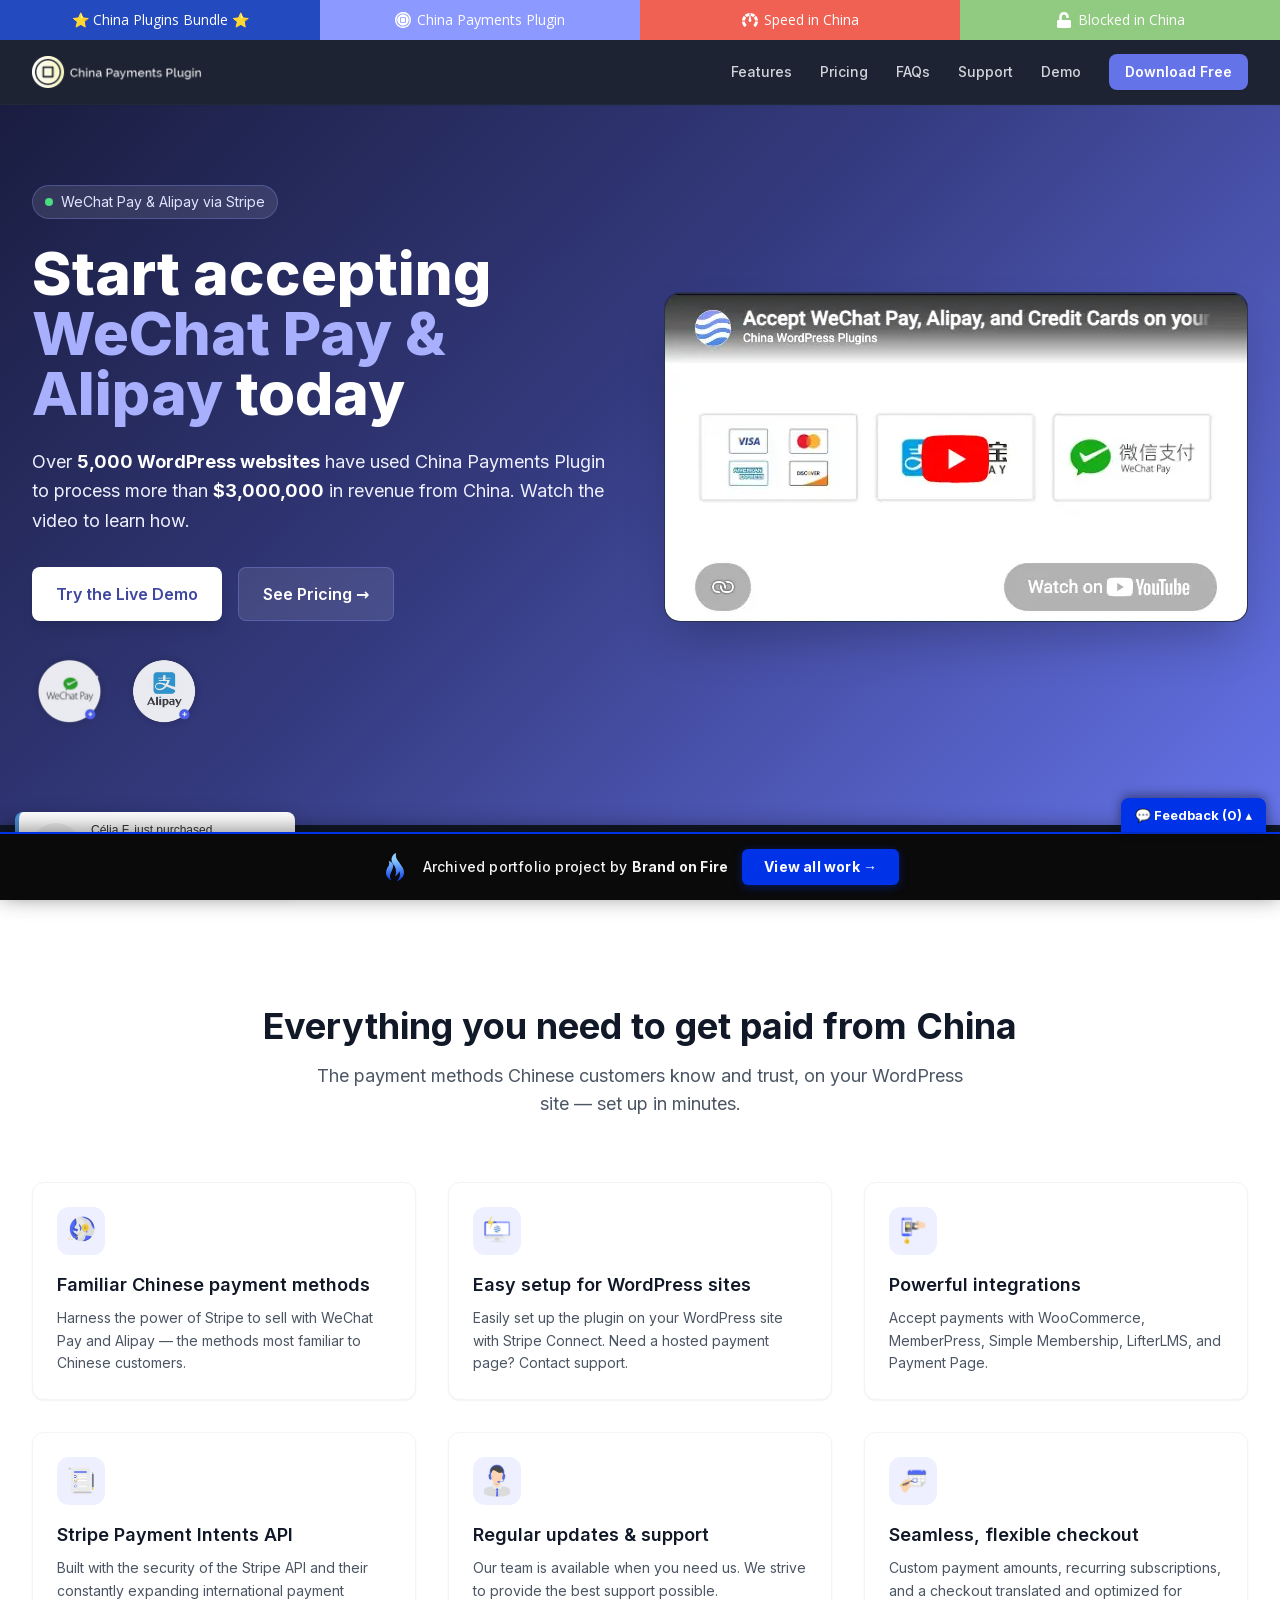
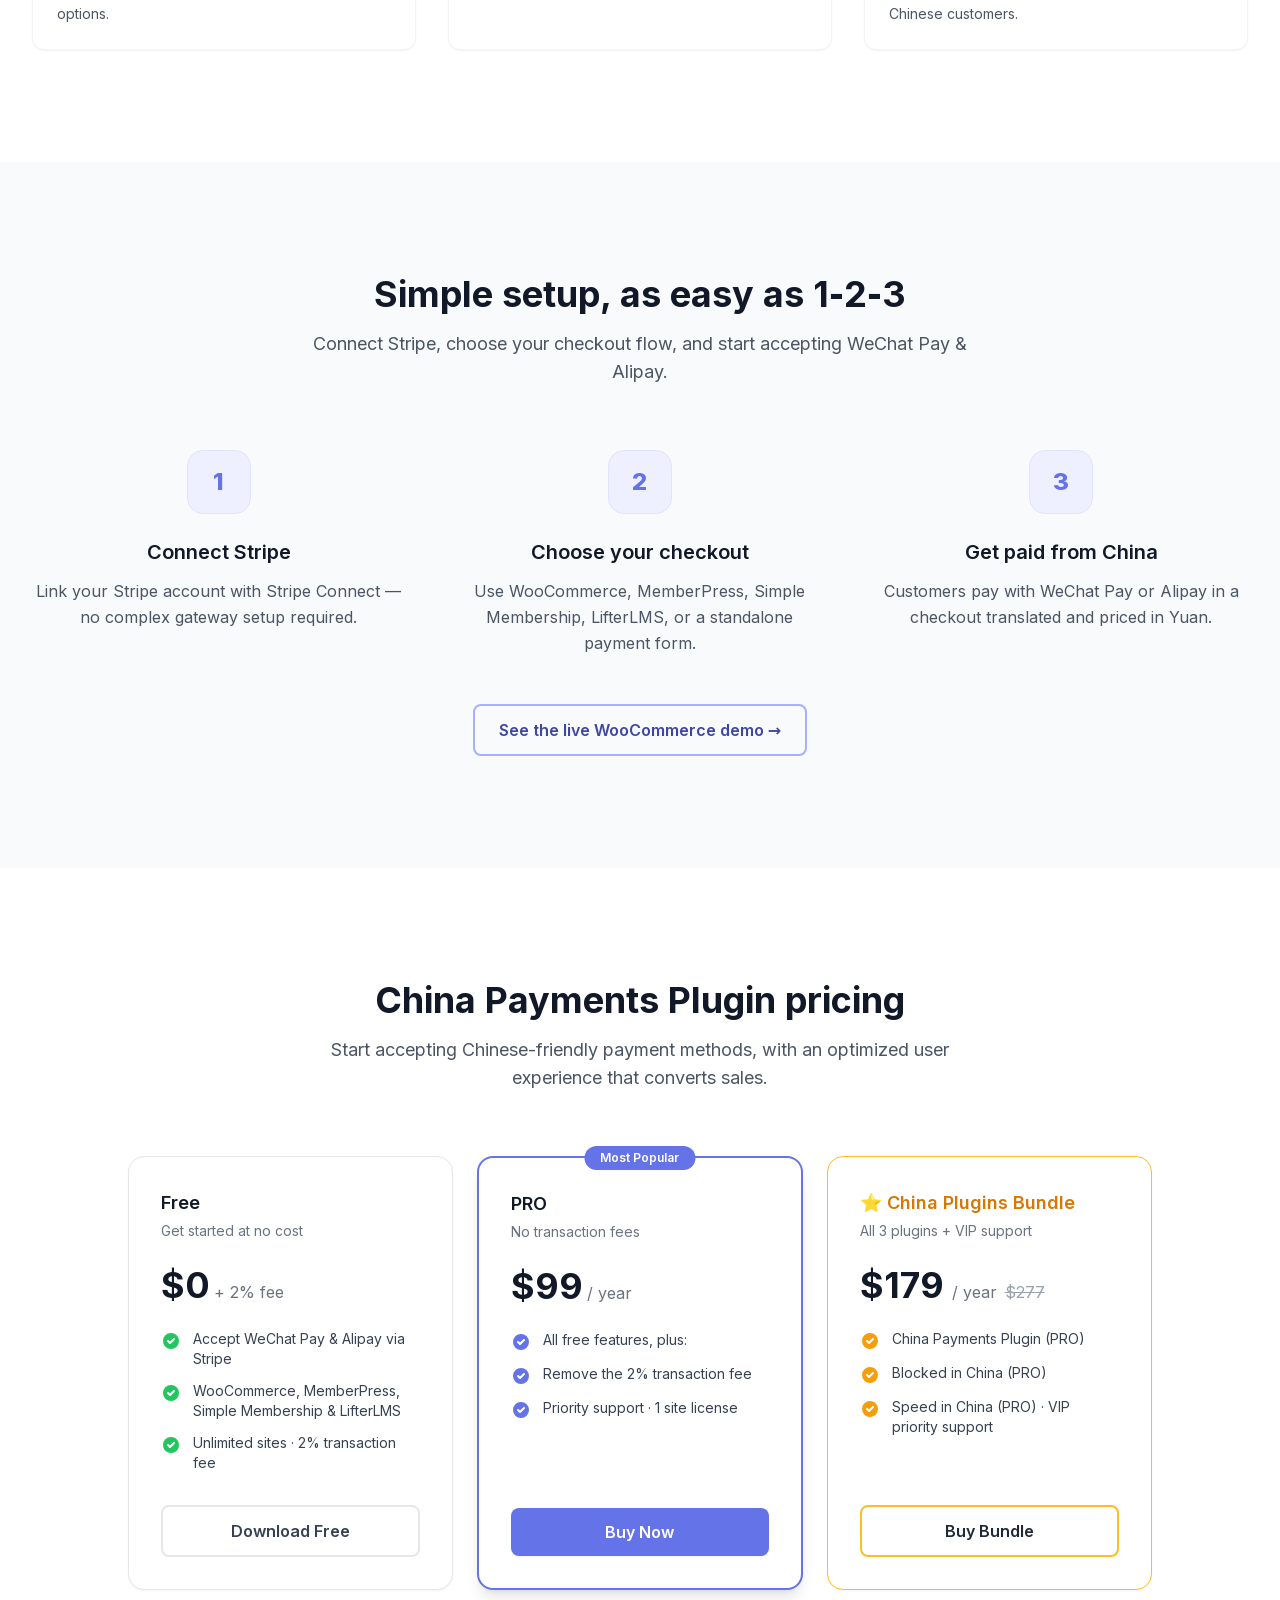
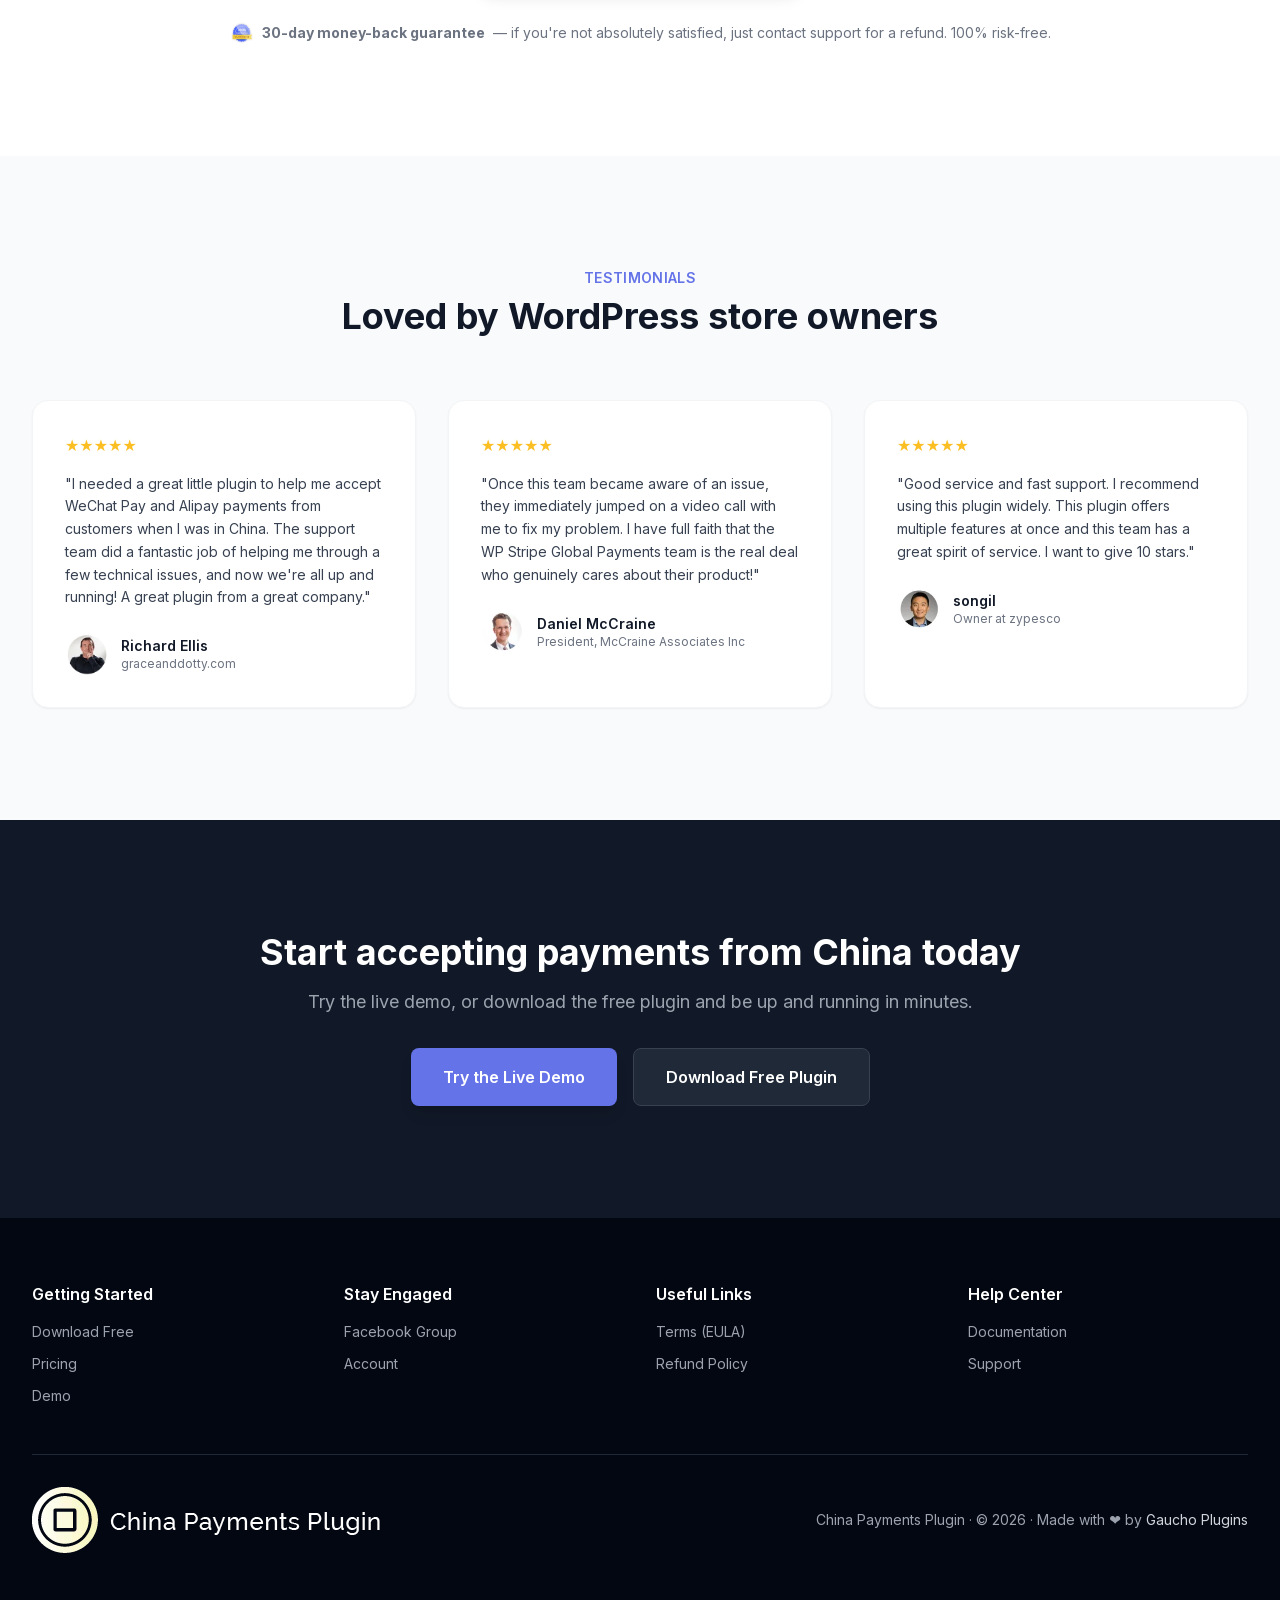
==== commit c73510fb: "Trim to main pages; keep only referenced assets; re-encode images to WebP (max 1400px, q72)" ====
--- a/index.html
+++ b/index.html
@@ -1,4 +1,4 @@
-<!doctype html><html lang="en" class="scroll-smooth" data-bofp="0"><head><meta charset="utf-8"><link rel="icon" href="/assets/img/icon.png" type="image/png"><link rel="apple-touch-icon" href="/assets/img/icon.png"><meta name="viewport" content="width=device-width, initial-scale=1"><title>China Payments Plugin – Accept WeChat Pay &amp; Alipay on WordPress</title><meta name="description" content="Accept WeChat Pay, Alipay, and credit-card payments on your WordPress site via Stripe — with a checkout flow optimized for Chinese customers. Works with WooCommerce, MemberPress &amp; more."><meta name="keywords" content="WeChat Pay WordPress, Alipay WooCommerce, China payment gateway, accept payments from China, Stripe WeChat Pay, Chinese payments WordPress"><link rel="canonical" href="/"><meta property="og:type" content="website"><meta property="og:title" content="China Payments Plugin – Accept WeChat Pay &amp; Alipay on WordPress"><meta property="og:description" content="Accept WeChat Pay, Alipay, and credit cards on your WordPress site via Stripe — optimized for Chinese customers. 5,000+ sites, $3M+ processed."><meta property="og:url" content="/"><meta property="og:site_name" content="China Payments Plugin"><meta property="og:image" content="/assets/img/hero.png"><meta name="twitter:card" content="summary_large_image"><meta name="twitter:title" content="China Payments Plugin – WeChat Pay &amp; Alipay for WordPress"><meta name="twitter:description" content="Accept WeChat Pay &amp; Alipay via Stripe on your WordPress site. Optimized for Chinese customers."><link rel="stylesheet" href="style.css"><style>[data-bofp="1"]{background-color:rgb(255, 255, 255)!important;color:rgb(31, 41, 55)!important}[data-bofp="2"]{background-color:rgba(17, 24, 39, 0.95)!important;color:rgb(31, 41, 55)!important}[data-bofp="3"]{background-color:rgb(17, 24, 39)!important;color:rgb(31, 41, 55)!important}[data-bofp="4"]{background-color:rgb(255, 255, 255)!important;color:rgb(31, 41, 55)!important}[data-bofp="5"]{background-color:rgb(248, 250, 252)!important;color:rgb(31, 41, 55)!important}[data-bofp="6"]{background-color:rgb(255, 255, 255)!important;color:rgb(31, 41, 55)!important}[data-bofp="7"]{background-color:rgb(248, 250, 252)!important;color:rgb(31, 41, 55)!important}[data-bofp="8"]{background-color:rgb(17, 24, 39)!important;color:rgb(31, 41, 55)!important}[data-bofp="9"]{background-color:rgb(3, 7, 18)!important;color:rgb(156, 163, 175)!important}</style><meta name="robots" content="noindex, nofollow"><style id="bof-iconfix">.h-\[76px\]{height:76px !important;width:auto !important;}[class*="h-[76px]"]{height:76px !important;width:auto !important;}</style></head><body class="font-sans text-gray-800 bg-white antialiased" data-bofp="1"><div class="gp-strip"><a href="#" class="gp-s-bundle">⭐ China Plugins Bundle ⭐</a><a href="index.html" class="gp-s-cpp active"><span class="gp-icon"><svg xmlns="http://www.w3.org/2000/svg" viewBox="0 0 55 55"><path fill="#fff" d="M16.8,52.84A27.53,27.53,0,0,1,0,27.5,27.53,27.53,0,0,1,16.8,2.17,27.43,27.43,0,0,1,46.94,8.06a27.47,27.47,0,0,1,0,38.88,27.68,27.68,0,0,1-8.75,5.9,27.58,27.58,0,0,1-21.4,0ZM5,27.5A22.5,22.5,0,1,0,27.5,5,22.52,22.52,0,0,0,5,27.5Zm2.68,0A19.82,19.82,0,1,1,27.5,47.32,19.84,19.84,0,0,1,7.68,27.5Zm10.11-7.88V35.38a1.84,1.84,0,0,0,1.83,1.84H35.38a1.85,1.85,0,0,0,1.84-1.84V19.62a1.85,1.85,0,0,0-1.84-1.84H19.62a1.85,1.85,0,0,0-1.84,1.84h0Zm3.08,14.51V20.87H34.13V34.13Z"></path></svg></span>China Payments Plugin</a><a href="#" class="gp-s-sic"><span class="gp-icon"><svg xmlns="http://www.w3.org/2000/svg" viewBox="0 0 75 66"><path fill="#fff" d="M12.547,66a1.055,1.055,0,0,1-.2-.02c-.569-.112-.649-.19-1.17-.7L11,65.116a44.951,44.951,0,0,1-7.673-10.9A34.6,34.6,0,0,1,.5,44.948,37.281,37.281,0,0,1,0,40.433H13.87a24.984,24.984,0,0,0,2.054,7.8,32.464,32.464,0,0,0,4.985,7.153,3.564,3.564,0,0,1,.453,1.259,2.631,2.631,0,0,1-.211,1.2l-7.643,7.767A1.607,1.607,0,0,1,12.547,66Zm50-.01a1.7,1.7,0,0,1-1.039-.484L53.848,57.84a2.621,2.621,0,0,1-.211-1.2,3.552,3.552,0,0,1,.453-1.259,32.411,32.411,0,0,0,4.985-7.153,25.185,25.185,0,0,0,2.054-7.8H75v.01a37.9,37.9,0,0,1-.5,4.5,34.6,34.6,0,0,1-2.831,9.27A44.952,44.952,0,0,1,64,65.116c-.11.106-.2.2-.282.277a1.442,1.442,0,0,1-1.029.586A1.027,1.027,0,0,1,62.542,65.99ZM75,35.889H61.069a23.519,23.519,0,0,0-1.48-6.754,29.844,29.844,0,0,0-3.806-6.386L65.57,12.741l.008.008a36.554,36.554,0,0,1,2.386,2.98,36.3,36.3,0,0,1,4.162,7.328A49.716,49.716,0,0,1,75,35.888Zm-61.069,0H0v-.006A49.8,49.8,0,0,1,2.874,23.056a36.315,36.315,0,0,1,4.162-7.328A35.609,35.609,0,0,1,9.43,12.741l9.788,10.008a29.714,29.714,0,0,0-3.806,6.386,23.751,23.751,0,0,0-1.48,6.753Zm8.487-16.271h0L12.6,9.64l.015-.012a79.218,79.218,0,0,1,6.541-4.654A30.831,30.831,0,0,1,23.9,2.64,38.621,38.621,0,0,1,29.85.829,53.184,53.184,0,0,1,35.378,0V4.8a4.075,4.075,0,0,0-.3.921c-.03.157-.751,3.892-1.642,8.6a18.535,18.535,0,0,0-4.528,1.214,31.123,31.123,0,0,0-6.494,4.083Zm30.241,0h0a31.148,31.148,0,0,0-6.495-4.083,18.493,18.493,0,0,0-4.4-1.2C40.8,9.557,40.007,5.809,40,5.771a4.157,4.157,0,0,0-.3-1.078V0h.016a53.828,53.828,0,0,1,5.512.828A38.585,38.585,0,0,1,51.179,2.64a30.8,30.8,0,0,1,4.743,2.333A79.869,79.869,0,0,1,62.477,9.64L52.66,19.618Z"></path><path fill="#fff" d="M24.431,24.4a2.1,2.1,0,0,0,.485-1.524,3.069,3.069,0,0,0-.5-1.326S11.9,2.959,10.866,1.926A6.775,6.775,0,0,0,9.183.6S4.41-1.286,1.672,1.639.382,8.481.382,8.481s-.011.42,1.348,2.2,19.79,13.7,19.79,13.7a3.088,3.088,0,0,0,1.349.592A2.1,2.1,0,0,0,24.431,24.4Z" transform="translate(37.287 44.82) rotate(-135)"></path></svg></span>Speed in China</a><a href="#" class="gp-s-bic"><span class="gp-icon"><svg xmlns="http://www.w3.org/2000/svg" viewBox="0 0 448 512"><path fill="#fff" d="M400 256H152V152.9c0-39.6 31.7-72.5 71.3-72.9 40-.4 72.7 32.1 72.7 72v16c0 13.3 10.7 24 24 24h32c13.3 0 24-10.7 24-24v-16C376 68 307.5 0 223.5 0 139.5 0 72 68 72 152v104H48c-26.5 0-48 21.5-48 48v160c0 26.5 21.5 48 48 48h352c26.5 0 48-21.5 48-48V304c0-26.5-21.5-48-48-48z"></path></svg></span>Blocked in China</a></div><header class="sticky top-0 z-50 bg-gray-900/95 backdrop-blur-sm border-b border-gray-800 shadow-sm" data-bofp="2"><nav class="max-w-7xl mx-auto px-4 sm:px-6 lg:px-8"><div class="flex items-center justify-between h-16"><a href="index.html" class="flex items-center gap-2.5" aria-label="China Payments Plugin home"><img src="_a/1bdbb308a877.webp" alt="China Payments Plugin" class="h-7 w-auto" decoding="sync"></a><div class="hidden md:flex items-center gap-7"><a href="index.html#features" class="text-sm font-medium text-gray-300 hover:text-brand-400 transition-colors">Features</a><a href="index.html#pricing" class="text-sm font-medium text-gray-300 hover:text-brand-400 transition-colors">Pricing</a><a href="faq/index.html" class="text-sm font-medium text-gray-300 hover:text-brand-400 transition-colors">FAQs</a><a href="#" class="text-sm font-medium text-gray-300 hover:text-brand-400 transition-colors">Support</a><a href="#" target="_blank" rel="noopener" class="text-sm font-medium text-gray-300 hover:text-brand-400 transition-colors">Demo</a><a href="#" target="_blank" rel="noopener" class="inline-flex items-center px-4 py-2 bg-brand-500 text-white text-sm font-semibold rounded-lg hover:bg-brand-600 transition-colors shadow-sm">Download Free</a></div><button id="mobile-menu-btn" class="md:hidden p-2 text-gray-300 hover:text-brand-400" aria-label="Toggle menu"><svg class="w-6 h-6" fill="none" stroke="currentColor" viewBox="0 0 24 24"><path stroke-linecap="round" stroke-linejoin="round" stroke-width="2" d="M4 6h16M4 12h16M4 18h16"></path></svg></button></div><div id="mobile-menu" class="hidden md:hidden pb-4"><div class="flex flex-col gap-3"><a href="index.html#features" class="text-sm font-medium text-gray-300 hover:text-brand-400 py-1">Features</a><a href="index.html#pricing" class="text-sm font-medium text-gray-300 hover:text-brand-400 py-1">Pricing</a><a href="faq/index.html" class="text-sm font-medium text-gray-300 hover:text-brand-400 py-1">FAQs</a><a href="#" class="text-sm font-medium text-gray-300 hover:text-brand-400 py-1">Support</a><a href="#" target="_blank" rel="noopener" class="text-sm font-medium text-gray-300 hover:text-brand-400 py-1">Demo</a><a href="#" target="_blank" rel="noopener" class="inline-flex items-center justify-center w-full px-4 py-2 bg-brand-500 text-white text-sm font-semibold rounded-lg mt-2">Download Free</a></div></div></nav></header><main><section class="gradient-hero pt-16 pb-20 lg:pt-20 lg:pb-24"><div class="max-w-7xl mx-auto px-4 sm:px-6 lg:px-8"><div class="grid lg:grid-cols-2 gap-12 items-center"><div class="fade-in"><p class="inline-flex items-center gap-2 px-3 py-1.5 bg-white/10 rounded-full text-sm text-brand-100 mb-6 backdrop-blur-sm border border-brand-400/30"><span class="w-2 h-2 rounded-full bg-green-400 pulse-dot"></span>WeChat Pay &amp; Alipay via Stripe</p><h1 class="text-4xl sm:text-5xl lg:text-6xl font-extrabold text-white leading-tight mb-6">Start accepting <span class="text-brand-300">WeChat Pay &amp; Alipay</span> today</h1><p class="text-lg text-brand-50 mb-8 max-w-xl leading-relaxed">Over <strong class="text-white">5,000 WordPress websites</strong> have used China Payments Plugin to process more than <strong class="text-white">$3,000,000</strong> in revenue from China. Watch the video to learn how.</p><div class="flex flex-col sm:flex-row gap-4"><a href="#" target="_blank" rel="noopener" class="inline-flex items-center justify-center px-6 py-3.5 bg-white text-brand-700 font-semibold rounded-lg hover:bg-gray-100 transition-colors shadow-lg text-base">Try the Live Demo</a><a href="index.html" class="inline-flex items-center justify-center px-6 py-3.5 bg-white/10 text-white font-semibold rounded-lg hover:bg-white/20 transition-colors border border-brand-400/30 text-base backdrop-blur-sm">See Pricing →</a></div><div class="mt-8 flex items-center gap-5 flex-wrap"><img src="_a/007870c482b1.webp" alt="WeChat Pay" class="h-[76px] w-auto opacity-90" decoding="sync"><img src="_a/37fa9d899df4.webp" alt="Alipay" class="h-[76px] w-auto opacity-90" decoding="sync"></div></div><div class="fade-in"><div class="video-wrap shadow-2xl border border-brand-400/20 bg-gray-900"><img src="_a/c7bdbef160b0.bin" alt="" style="max-width: 100%; height: auto; display: block;"></div></div></div></div></section><section class="bg-gray-900 border-b border-gray-800 py-6" data-bofp="3"><div class="max-w-7xl mx-auto px-4 sm:px-6 lg:px-8"><div class="flex flex-wrap items-center justify-center gap-6 lg:gap-16 text-sm text-gray-400"><div class="flex items-center gap-2"><span class="text-brand-300 font-semibold">5,000+</span> WordPress sites</div><div><span class="text-brand-300 font-medium">$3M+</span> processed from China</div><div>Powered by <span class="text-brand-300 font-medium">Stripe</span></div><div class="flex items-center gap-2"><span class="text-brand-300 font-medium">WooCommerce</span> &amp; MemberPress ready</div></div></div></section><section class="py-20 lg:py-28 bg-white" id="features" data-bofp="4"><div class="max-w-7xl mx-auto px-4 sm:px-6 lg:px-8"><div class="text-center mb-16"><h2 class="text-3xl sm:text-4xl font-bold text-gray-900 mb-4">Everything you need to get paid from China</h2><p class="text-lg text-gray-600 max-w-2xl mx-auto">The payment methods Chinese customers know and trust, on your WordPress site — set up in minutes.</p></div><div class="grid sm:grid-cols-2 lg:grid-cols-3 gap-6 lg:gap-8"><div class="bg-white rounded-xl p-6 border border-gray-100 card-hover shadow-sm"><div class="w-12 h-12 bg-brand-50 rounded-xl flex items-center justify-center mb-4"><img src="_a/c68aafba5542.webp" alt="" class="w-7 h-7" decoding="sync"></div><h3 class="text-lg font-semibold text-gray-900 mb-2">Familiar Chinese payment methods</h3><p class="text-gray-600 text-sm leading-relaxed">Harness the power of Stripe to sell with WeChat Pay and Alipay — the methods most familiar to Chinese customers.</p></div><div class="bg-white rounded-xl p-6 border border-gray-100 card-hover shadow-sm"><div class="w-12 h-12 bg-brand-50 rounded-xl flex items-center justify-center mb-4"><img src="_a/c7ff347d9180.webp" alt="" class="w-7 h-7" decoding="sync"></div><h3 class="text-lg font-semibold text-gray-900 mb-2">Easy setup for WordPress sites</h3><p class="text-gray-600 text-sm leading-relaxed">Easily set up the plugin on your WordPress site with Stripe Connect. Need a hosted payment page? Contact support.</p></div><div class="bg-white rounded-xl p-6 border border-gray-100 card-hover shadow-sm"><div class="w-12 h-12 bg-brand-50 rounded-xl flex items-center justify-center mb-4"><img src="_a/2b19e981ce31.webp" alt="" class="w-7 h-7" decoding="sync"></div><h3 class="text-lg font-semibold text-gray-900 mb-2">Powerful integrations</h3><p class="text-gray-600 text-sm leading-relaxed">Accept payments with WooCommerce, MemberPress, Simple Membership, LifterLMS, and Payment Page.</p></div><div class="bg-white rounded-xl p-6 border border-gray-100 card-hover shadow-sm"><div class="w-12 h-12 bg-brand-50 rounded-xl flex items-center justify-center mb-4"><img src="_a/e73915509c45.webp" alt="" class="w-7 h-7" decoding="sync"></div><h3 class="text-lg font-semibold text-gray-900 mb-2">Stripe Payment Intents API</h3><p class="text-gray-600 text-sm leading-relaxed">Built with the security of the Stripe API and their constantly expanding international payment options.</p></div><div class="bg-white rounded-xl p-6 border border-gray-100 card-hover shadow-sm"><div class="w-12 h-12 bg-brand-50 rounded-xl flex items-center justify-center mb-4"><img src="_a/96411ce3e89d.webp" alt="" class="w-7 h-7" decoding="sync"></div><h3 class="text-lg font-semibold text-gray-900 mb-2">Regular updates &amp; support</h3><p class="text-gray-600 text-sm leading-relaxed">Our team is available when you need us. We strive to provide the best support possible.</p></div><div class="bg-white rounded-xl p-6 border border-gray-100 card-hover shadow-sm"><div class="w-12 h-12 bg-brand-50 rounded-xl flex items-center justify-center mb-4"><img src="_a/09226e2cd700.webp" alt="" class="w-7 h-7" decoding="sync"></div><h3 class="text-lg font-semibold text-gray-900 mb-2">Seamless, flexible checkout</h3><p class="text-gray-600 text-sm leading-relaxed">Custom payment amounts, recurring subscriptions, and a checkout translated and optimized for Chinese customers.</p></div></div></div></section><section class="py-20 lg:py-28 bg-surface-50" data-bofp="5"><div class="max-w-7xl mx-auto px-4 sm:px-6 lg:px-8"><div class="text-center mb-16"><h2 class="text-3xl sm:text-4xl font-bold text-gray-900 mb-4">Simple setup, as easy as 1‑2‑3</h2><p class="text-lg text-gray-600 max-w-2xl mx-auto">Connect Stripe, choose your checkout flow, and start accepting WeChat Pay &amp; Alipay.</p></div><div class="grid md:grid-cols-3 gap-8 lg:gap-12"><div class="text-center"><div class="w-16 h-16 bg-brand-50 rounded-2xl flex items-center justify-center mx-auto mb-6 border border-brand-100"><span class="text-2xl font-extrabold text-brand-500">1</span></div><h3 class="text-xl font-semibold text-gray-900 mb-3">Connect Stripe</h3><p class="text-gray-600 leading-relaxed">Link your Stripe account with Stripe Connect — no complex gateway setup required.</p></div><div class="text-center"><div class="w-16 h-16 bg-brand-50 rounded-2xl flex items-center justify-center mx-auto mb-6 border border-brand-100"><span class="text-2xl font-extrabold text-brand-500">2</span></div><h3 class="text-xl font-semibold text-gray-900 mb-3">Choose your checkout</h3><p class="text-gray-600 leading-relaxed">Use WooCommerce, MemberPress, Simple Membership, LifterLMS, or a standalone payment form.</p></div><div class="text-center"><div class="w-16 h-16 bg-brand-50 rounded-2xl flex items-center justify-center mx-auto mb-6 border border-brand-100"><span class="text-2xl font-extrabold text-brand-500">3</span></div><h3 class="text-xl font-semibold text-gray-900 mb-3">Get paid from China</h3><p class="text-gray-600 leading-relaxed">Customers pay with WeChat Pay or Alipay in a checkout translated and priced in Yuan.</p></div></div><div class="text-center mt-12"><a href="#" target="_blank" rel="noopener" class="inline-flex items-center px-6 py-3 border-2 border-brand-300 text-brand-700 font-semibold rounded-lg hover:bg-brand-50 transition-colors">See the live WooCommerce demo →</a></div></div></section><section class="py-20 lg:py-28 bg-white" id="pricing" data-bofp="6"><div class="max-w-7xl mx-auto px-4 sm:px-6 lg:px-8"><div class="text-center mb-16"><h2 class="text-3xl sm:text-4xl font-bold text-gray-900 mb-4">China Payments Plugin pricing</h2><p class="text-lg text-gray-600 max-w-2xl mx-auto">Start accepting Chinese-friendly payment methods, with an optimized user experience that converts sales.</p></div><div class="grid md:grid-cols-3 gap-6 max-w-5xl mx-auto"><div class="bg-white rounded-2xl p-8 border border-gray-200 shadow-sm flex flex-col"><h3 class="text-lg font-semibold text-gray-900 mb-1">Free</h3><p class="text-sm text-gray-500 mb-6">Get started at no cost</p><div class="flex items-baseline gap-1 mb-6"><span class="text-4xl font-bold text-gray-900">$0</span><span class="text-gray-500">+ 2% fee</span></div><ul class="space-y-3 mb-8 flex-grow text-sm text-gray-700"><li class="flex items-start gap-3"><svg class="w-5 h-5 text-green-500 flex-shrink-0 mt-0.5" fill="currentColor" viewBox="0 0 20 20"><path fill-rule="evenodd" d="M10 18a8 8 0 100-16 8 8 0 000 16zm3.707-9.293a1 1 0 00-1.414-1.414L9 10.586 7.707 9.293a1 1 0 00-1.414 1.414l2 2a1 1 0 001.414 0l4-4z" clip-rule="evenodd"></path></svg>Accept WeChat Pay &amp; Alipay via Stripe</li><li class="flex items-start gap-3"><svg class="w-5 h-5 text-green-500 flex-shrink-0 mt-0.5" fill="currentColor" viewBox="0 0 20 20"><path fill-rule="evenodd" d="M10 18a8 8 0 100-16 8 8 0 000 16zm3.707-9.293a1 1 0 00-1.414-1.414L9 10.586 7.707 9.293a1 1 0 00-1.414 1.414l2 2a1 1 0 001.414 0l4-4z" clip-rule="evenodd"></path></svg>WooCommerce, MemberPress, Simple Membership &amp; LifterLMS</li><li class="flex items-start gap-3"><svg class="w-5 h-5 text-green-500 flex-shrink-0 mt-0.5" fill="currentColor" viewBox="0 0 20 20"><path fill-rule="evenodd" d="M10 18a8 8 0 100-16 8 8 0 000 16zm3.707-9.293a1 1 0 00-1.414-1.414L9 10.586 7.707 9.293a1 1 0 00-1.414 1.414l2 2a1 1 0 001.414 0l4-4z" clip-rule="evenodd"></path></svg>Unlimited sites · 2% transaction fee</li></ul><a href="#" target="_blank" rel="noopener" class="block w-full text-center px-6 py-3 border-2 border-gray-200 text-gray-700 font-semibold rounded-lg hover:border-brand-300 hover:text-brand-600 transition-colors">Download Free</a></div><div class="bg-white rounded-2xl p-8 border-2 border-brand-500 shadow-lg relative flex flex-col"><div class="absolute -top-3 left-1/2 -translate-x-1/2 px-4 py-1 bg-brand-500 text-white text-xs font-semibold rounded-full">Most Popular</div><h3 class="text-lg font-semibold text-gray-900 mb-1">PRO</h3><p class="text-sm text-gray-500 mb-6">No transaction fees</p><div class="flex items-baseline gap-1 mb-6"><span class="text-4xl font-bold text-gray-900">$99</span><span class="text-gray-500">/ year</span></div><ul class="space-y-3 mb-8 flex-grow text-sm text-gray-700"><li class="flex items-start gap-3"><svg class="w-5 h-5 text-brand-500 flex-shrink-0 mt-0.5" fill="currentColor" viewBox="0 0 20 20"><path fill-rule="evenodd" d="M10 18a8 8 0 100-16 8 8 0 000 16zm3.707-9.293a1 1 0 00-1.414-1.414L9 10.586 7.707 9.293a1 1 0 00-1.414 1.414l2 2a1 1 0 001.414 0l4-4z" clip-rule="evenodd"></path></svg>All free features, plus:</li><li class="flex items-start gap-3"><svg class="w-5 h-5 text-brand-500 flex-shrink-0 mt-0.5" fill="currentColor" viewBox="0 0 20 20"><path fill-rule="evenodd" d="M10 18a8 8 0 100-16 8 8 0 000 16zm3.707-9.293a1 1 0 00-1.414-1.414L9 10.586 7.707 9.293a1 1 0 00-1.414 1.414l2 2a1 1 0 001.414 0l4-4z" clip-rule="evenodd"></path></svg>Remove the 2% transaction fee</li><li class="flex items-start gap-3"><svg class="w-5 h-5 text-brand-500 flex-shrink-0 mt-0.5" fill="currentColor" viewBox="0 0 20 20"><path fill-rule="evenodd" d="M10 18a8 8 0 100-16 8 8 0 000 16zm3.707-9.293a1 1 0 00-1.414-1.414L9 10.586 7.707 9.293a1 1 0 00-1.414 1.414l2 2a1 1 0 001.414 0l4-4z" clip-rule="evenodd"></path></svg>Priority support · 1 site license</li></ul><a href="#" data-buy="pro" class="cpp-buy block w-full text-center px-6 py-3 bg-brand-500 text-white font-semibold rounded-lg hover:bg-brand-600 transition-colors shadow-sm">Buy Now</a></div><div class="bg-white rounded-2xl p-8 border border-gold-400 shadow-sm flex flex-col"><div class="flex items-center gap-2 mb-1"><h3 class="text-lg font-semibold text-gold-600">⭐ China Plugins Bundle</h3></div><p class="text-sm text-gray-500 mb-6">All 3 plugins + VIP support</p><div class="flex items-baseline gap-2 mb-6"><span class="text-4xl font-bold text-gray-900">$179</span><span class="text-gray-500">/ year</span><span class="text-gray-400 line-through">$277</span></div><ul class="space-y-3 mb-8 flex-grow text-sm text-gray-700"><li class="flex items-start gap-3"><svg class="w-5 h-5 text-gold-500 flex-shrink-0 mt-0.5" fill="currentColor" viewBox="0 0 20 20"><path fill-rule="evenodd" d="M10 18a8 8 0 100-16 8 8 0 000 16zm3.707-9.293a1 1 0 00-1.414-1.414L9 10.586 7.707 9.293a1 1 0 00-1.414 1.414l2 2a1 1 0 001.414 0l4-4z" clip-rule="evenodd"></path></svg>China Payments Plugin (PRO)</li><li class="flex items-start gap-3"><svg class="w-5 h-5 text-gold-500 flex-shrink-0 mt-0.5" fill="currentColor" viewBox="0 0 20 20"><path fill-rule="evenodd" d="M10 18a8 8 0 100-16 8 8 0 000 16zm3.707-9.293a1 1 0 00-1.414-1.414L9 10.586 7.707 9.293a1 1 0 00-1.414 1.414l2 2a1 1 0 001.414 0l4-4z" clip-rule="evenodd"></path></svg>Blocked in China (PRO)</li><li class="flex items-start gap-3"><svg class="w-5 h-5 text-gold-500 flex-shrink-0 mt-0.5" fill="currentColor" viewBox="0 0 20 20"><path fill-rule="evenodd" d="M10 18a8 8 0 100-16 8 8 0 000 16zm3.707-9.293a1 1 0 00-1.414-1.414L9 10.586 7.707 9.293a1 1 0 00-1.414 1.414l2 2a1 1 0 001.414 0l4-4z" clip-rule="evenodd"></path></svg>Speed in China (PRO) · VIP priority support</li></ul><a href="#" data-buy="bundle" class="cpp-buy block w-full text-center px-6 py-3 border-2 border-gold-400 text-gold-700 font-semibold rounded-lg hover:bg-gold-50 transition-colors">Buy Bundle</a></div></div><p class="text-center text-sm text-gray-500 mt-8 flex items-center justify-center gap-2"><img src="_a/0c46b90ab8bf.webp" alt="" class="w-6 h-6" width="24" height="24" onerror="this.style.display='none'" decoding="sync"><strong>30-day money-back guarantee</strong> — if you're not absolutely satisfied, just contact support for a refund. 100% risk-free.</p></div></section><section class="py-20 lg:py-28 bg-surface-50" data-bofp="7"><div class="max-w-7xl mx-auto px-4 sm:px-6 lg:px-8"><div class="text-center mb-16"><p class="text-sm font-semibold text-brand-500 uppercase tracking-wide mb-2">Testimonials</p><h2 class="text-3xl sm:text-4xl font-bold text-gray-900">Loved by WordPress store owners</h2></div><div class="grid md:grid-cols-3 gap-8"><figure class="bg-white rounded-2xl p-8 border border-gray-100 shadow-sm"><div class="flex gap-1 mb-4 text-gold-400">★★★★★</div><blockquote class="text-gray-700 leading-relaxed mb-6 text-sm">"I needed a great little plugin to help me accept WeChat Pay and Alipay payments from customers when I was in China. The support team did a fantastic job of helping me through a few technical issues, and now we're all up and running! A great plugin from a great company."</blockquote><figcaption class="flex items-center gap-3"><img src="_a/1041a2410ac0.webp" alt="Richard Ellis" width="44" height="44" class="w-11 h-11 rounded-full object-cover" decoding="sync"><span><span class="block font-semibold text-gray-900 text-sm">Richard Ellis</span><span class="block text-gray-500 text-xs">graceanddotty.com</span></span></figcaption></figure><figure class="bg-white rounded-2xl p-8 border border-gray-100 shadow-sm"><div class="flex gap-1 mb-4 text-gold-400">★★★★★</div><blockquote class="text-gray-700 leading-relaxed mb-6 text-sm">"Once this team became aware of an issue, they immediately jumped on a video call with me to fix my problem. I have full faith that the WP Stripe Global Payments team is the real deal who genuinely cares about their product!"</blockquote><figcaption class="flex items-center gap-3"><img src="_a/2da0b44c08cd.webp" alt="Daniel McCraine" width="44" height="44" class="w-11 h-11 rounded-full object-cover" decoding="sync"><span><span class="block font-semibold text-gray-900 text-sm">Daniel McCraine</span><span class="block text-gray-500 text-xs">President, McCraine Associates Inc</span></span></figcaption></figure><figure class="bg-white rounded-2xl p-8 border border-gray-100 shadow-sm"><div class="flex gap-1 mb-4 text-gold-400">★★★★★</div><blockquote class="text-gray-700 leading-relaxed mb-6 text-sm">"Good service and fast support. I recommend using this plugin widely. This plugin offers multiple features at once and this team has a great spirit of service. I want to give 10 stars."</blockquote><figcaption class="flex items-center gap-3"><img src="_a/37df13ffdf35.webp" alt="songil" width="44" height="44" class="w-11 h-11 rounded-full object-cover" decoding="sync"><span><span class="block font-semibold text-gray-900 text-sm">songil</span><span class="block text-gray-500 text-xs">Owner at zypesco</span></span></figcaption></figure></div></div></section><section class="py-20 lg:py-28 bg-gray-900" data-bofp="8"><div class="max-w-4xl mx-auto px-4 sm:px-6 lg:px-8 text-center"><h2 class="text-3xl sm:text-4xl font-bold text-white mb-4">Start accepting payments from China today</h2><p class="text-lg text-gray-400 mb-8 max-w-2xl mx-auto">Try the live demo, or download the free plugin and be up and running in minutes.</p><div class="flex flex-col sm:flex-row gap-4 justify-center"><a href="#" target="_blank" rel="noopener" class="inline-flex items-center justify-center px-8 py-4 bg-brand-500 text-white font-semibold rounded-lg hover:bg-brand-600 transition-colors shadow-lg text-base">Try the Live Demo</a><a href="#" target="_blank" rel="noopener" class="inline-flex items-center justify-center px-8 py-4 bg-gray-800 text-white font-semibold rounded-lg hover:bg-gray-700 transition-colors border border-gray-700 text-base">Download Free Plugin</a></div></div></section></main><footer class="bg-gray-950 text-gray-400 py-16" data-bofp="9"><div class="max-w-7xl mx-auto px-4 sm:px-6 lg:px-8"><div class="grid sm:grid-cols-2 lg:grid-cols-4 gap-8 mb-12"><div><h4 class="text-white font-semibold mb-4">Getting Started</h4><ul class="space-y-3 text-sm"><li><a href="#" target="_blank" rel="noopener" class="hover:text-brand-400 transition-colors">Download Free</a></li><li><a href="index.html" class="hover:text-brand-400 transition-colors">Pricing</a></li><li><a href="#" target="_blank" rel="noopener" class="hover:text-brand-400 transition-colors">Demo</a></li></ul></div><div><h4 class="text-white font-semibold mb-4">Stay Engaged</h4><ul class="space-y-3 text-sm"><li><a href="#" target="_blank" rel="noopener" class="hover:text-brand-400 transition-colors">Facebook Group</a></li><li><a href="#" target="_blank" rel="noopener" class="hover:text-brand-400 transition-colors">Account</a></li></ul></div><div><h4 class="text-white font-semibold mb-4">Useful Links</h4><ul class="space-y-3 text-sm"><li><a href="#" target="_blank" rel="noopener" class="hover:text-brand-400 transition-colors">Terms (EULA)</a></li><li><a href="#" target="_blank" rel="noopener" class="hover:text-brand-400 transition-colors">Refund Policy</a></li></ul></div><div><h4 class="text-white font-semibold mb-4">Help Center</h4><ul class="space-y-3 text-sm"><li><a href="#" target="_blank" rel="noopener" class="hover:text-brand-400 transition-colors">Documentation</a></li><li><a href="#" class="hover:text-brand-400 transition-colors">Support</a></li></ul></div></div><div class="border-t border-gray-800 pt-8 flex flex-col sm:flex-row items-center justify-between gap-4 text-sm"><div class="flex items-center gap-2.5"><img src="_a/1bdbb308a877.webp" alt="China Payments Plugin" class="h-6 w-auto" decoding="sync"></div><p>China Payments Plugin · © 2026 · Made with ❤️ by <a href="#" target="_blank" rel="noopener" class="text-gray-300 hover:text-brand-400">Gaucho Plugins</a></p></div></div></footer><div class="fomo-popup fomo-show" role="status" aria-live="polite"><div class="fomo-wrap"><span class="fomo-close" title="Close">×</span><div class="fomo-img"><img src="[data-uri]" alt=""></div><div class="fomo-text"><span class="fomo-line1">Célia F. just purchased</span><span class="fomo-line2">the pro plan!<span class="fomo-verified">✓ Verified</span></span><span class="fomo-line3">View Pricing →</span></div><a class="fomo-link" href="#"></a></div></div><!-- bof-portfolio-bar --><a href="https://brandonfire.com/portfolio/" id="bof-portfolio-bar" rel="noopener" style="position:fixed;left:0;right:0;bottom:0;z-index:2147483647;display:flex;align-items:center;justify-content:center;gap:14px;flex-wrap:wrap;background:#0a0a0a;color:#ffffff !important;font-family:Inter,-apple-system,BlinkMacSystemFont,'Segoe UI',Roboto,Helvetica,Arial,sans-serif;font-size:14px;font-weight:500;line-height:1;letter-spacing:.2px;padding:15px 18px;text-decoration:none !important;box-shadow:0 -3px 22px rgba(0,0,0,.45);border-top:2px solid #0033e7;box-sizing:border-box;"><img src="[data-uri]" alt="" width="28" height="28" style="display:block;flex:0 0 auto;width:28px;height:28px;"><span style="opacity:.95;color:#fff;">Archived portfolio project by <strong style="font-weight:700;color:#fff;">Brand&nbsp;on&nbsp;Fire</strong></span><span style="background:#0033e7;color:#fff;padding:11px 22px;border-radius:6px;font-weight:700;font-size:14px;white-space:nowrap;box-shadow:0 2px 10px rgba(0,51,231,.4);">View&nbsp;all&nbsp;work&nbsp;&rarr;</span></a><script>(function(){function p(){var b=document.getElementById("bof-portfolio-bar");if(b&&document.body)document.body.style.setProperty("padding-bottom",b.offsetHeight+"px","important");}if(document.readyState!=="loading")p();else document.addEventListener("DOMContentLoaded",p);window.addEventListener("resize",p);})();</script><script>/* Brand on Fire portfolio feedback collector. One shared origin (brand-on-fire.github.io) => one shared
+<!doctype html><html lang="en" class="scroll-smooth" data-bofp="0"><head><meta charset="utf-8"><link rel="icon" href="assets/img/icon.webp" type="image/png"><link rel="apple-touch-icon" href="assets/img/icon.webp"><meta name="viewport" content="width=device-width, initial-scale=1"><title>China Payments Plugin – Accept WeChat Pay &amp; Alipay on WordPress</title><meta name="description" content="Accept WeChat Pay, Alipay, and credit-card payments on your WordPress site via Stripe — with a checkout flow optimized for Chinese customers. Works with WooCommerce, MemberPress &amp; more."><meta name="keywords" content="WeChat Pay WordPress, Alipay WooCommerce, China payment gateway, accept payments from China, Stripe WeChat Pay, Chinese payments WordPress"><meta property="og:type" content="website"><meta property="og:title" content="China Payments Plugin – Accept WeChat Pay &amp; Alipay on WordPress"><meta property="og:description" content="Accept WeChat Pay, Alipay, and credit cards on your WordPress site via Stripe — optimized for Chinese customers. 5,000+ sites, $3M+ processed."><meta property="og:url" content="/"><meta property="og:site_name" content="China Payments Plugin"><meta property="og:image" content="/assets/img/hero.png"><meta name="twitter:card" content="summary_large_image"><meta name="twitter:title" content="China Payments Plugin – WeChat Pay &amp; Alipay for WordPress"><meta name="twitter:description" content="Accept WeChat Pay &amp; Alipay via Stripe on your WordPress site. Optimized for Chinese customers."><link rel="stylesheet" href="style.css"><style>[data-bofp="1"]{background-color:rgb(255, 255, 255)!important;color:rgb(31, 41, 55)!important}[data-bofp="2"]{background-color:rgba(17, 24, 39, 0.95)!important;color:rgb(31, 41, 55)!important}[data-bofp="3"]{background-color:rgb(17, 24, 39)!important;color:rgb(31, 41, 55)!important}[data-bofp="4"]{background-color:rgb(255, 255, 255)!important;color:rgb(31, 41, 55)!important}[data-bofp="5"]{background-color:rgb(248, 250, 252)!important;color:rgb(31, 41, 55)!important}[data-bofp="6"]{background-color:rgb(255, 255, 255)!important;color:rgb(31, 41, 55)!important}[data-bofp="7"]{background-color:rgb(248, 250, 252)!important;color:rgb(31, 41, 55)!important}[data-bofp="8"]{background-color:rgb(17, 24, 39)!important;color:rgb(31, 41, 55)!important}[data-bofp="9"]{background-color:rgb(3, 7, 18)!important;color:rgb(156, 163, 175)!important}</style><meta name="robots" content="noindex, nofollow"><style id="bof-iconfix">.h-\[76px\]{height:76px !important;width:auto !important;}[class*="h-[76px]"]{height:76px !important;width:auto !important;}</style></head><body class="font-sans text-gray-800 bg-white antialiased" data-bofp="1"><div class="gp-strip"><a href="#" class="gp-s-bundle">⭐ China Plugins Bundle ⭐</a><a href="index.html" class="gp-s-cpp active"><span class="gp-icon"><svg xmlns="http://www.w3.org/2000/svg" viewBox="0 0 55 55"><path fill="#fff" d="M16.8,52.84A27.53,27.53,0,0,1,0,27.5,27.53,27.53,0,0,1,16.8,2.17,27.43,27.43,0,0,1,46.94,8.06a27.47,27.47,0,0,1,0,38.88,27.68,27.68,0,0,1-8.75,5.9,27.58,27.58,0,0,1-21.4,0ZM5,27.5A22.5,22.5,0,1,0,27.5,5,22.52,22.52,0,0,0,5,27.5Zm2.68,0A19.82,19.82,0,1,1,27.5,47.32,19.84,19.84,0,0,1,7.68,27.5Zm10.11-7.88V35.38a1.84,1.84,0,0,0,1.83,1.84H35.38a1.85,1.85,0,0,0,1.84-1.84V19.62a1.85,1.85,0,0,0-1.84-1.84H19.62a1.85,1.85,0,0,0-1.84,1.84h0Zm3.08,14.51V20.87H34.13V34.13Z"></path></svg></span>China Payments Plugin</a><a href="#" class="gp-s-sic"><span class="gp-icon"><svg xmlns="http://www.w3.org/2000/svg" viewBox="0 0 75 66"><path fill="#fff" d="M12.547,66a1.055,1.055,0,0,1-.2-.02c-.569-.112-.649-.19-1.17-.7L11,65.116a44.951,44.951,0,0,1-7.673-10.9A34.6,34.6,0,0,1,.5,44.948,37.281,37.281,0,0,1,0,40.433H13.87a24.984,24.984,0,0,0,2.054,7.8,32.464,32.464,0,0,0,4.985,7.153,3.564,3.564,0,0,1,.453,1.259,2.631,2.631,0,0,1-.211,1.2l-7.643,7.767A1.607,1.607,0,0,1,12.547,66Zm50-.01a1.7,1.7,0,0,1-1.039-.484L53.848,57.84a2.621,2.621,0,0,1-.211-1.2,3.552,3.552,0,0,1,.453-1.259,32.411,32.411,0,0,0,4.985-7.153,25.185,25.185,0,0,0,2.054-7.8H75v.01a37.9,37.9,0,0,1-.5,4.5,34.6,34.6,0,0,1-2.831,9.27A44.952,44.952,0,0,1,64,65.116c-.11.106-.2.2-.282.277a1.442,1.442,0,0,1-1.029.586A1.027,1.027,0,0,1,62.542,65.99ZM75,35.889H61.069a23.519,23.519,0,0,0-1.48-6.754,29.844,29.844,0,0,0-3.806-6.386L65.57,12.741l.008.008a36.554,36.554,0,0,1,2.386,2.98,36.3,36.3,0,0,1,4.162,7.328A49.716,49.716,0,0,1,75,35.888Zm-61.069,0H0v-.006A49.8,49.8,0,0,1,2.874,23.056a36.315,36.315,0,0,1,4.162-7.328A35.609,35.609,0,0,1,9.43,12.741l9.788,10.008a29.714,29.714,0,0,0-3.806,6.386,23.751,23.751,0,0,0-1.48,6.753Zm8.487-16.271h0L12.6,9.64l.015-.012a79.218,79.218,0,0,1,6.541-4.654A30.831,30.831,0,0,1,23.9,2.64,38.621,38.621,0,0,1,29.85.829,53.184,53.184,0,0,1,35.378,0V4.8a4.075,4.075,0,0,0-.3.921c-.03.157-.751,3.892-1.642,8.6a18.535,18.535,0,0,0-4.528,1.214,31.123,31.123,0,0,0-6.494,4.083Zm30.241,0h0a31.148,31.148,0,0,0-6.495-4.083,18.493,18.493,0,0,0-4.4-1.2C40.8,9.557,40.007,5.809,40,5.771a4.157,4.157,0,0,0-.3-1.078V0h.016a53.828,53.828,0,0,1,5.512.828A38.585,38.585,0,0,1,51.179,2.64a30.8,30.8,0,0,1,4.743,2.333A79.869,79.869,0,0,1,62.477,9.64L52.66,19.618Z"></path><path fill="#fff" d="M24.431,24.4a2.1,2.1,0,0,0,.485-1.524,3.069,3.069,0,0,0-.5-1.326S11.9,2.959,10.866,1.926A6.775,6.775,0,0,0,9.183.6S4.41-1.286,1.672,1.639.382,8.481.382,8.481s-.011.42,1.348,2.2,19.79,13.7,19.79,13.7a3.088,3.088,0,0,0,1.349.592A2.1,2.1,0,0,0,24.431,24.4Z" transform="translate(37.287 44.82) rotate(-135)"></path></svg></span>Speed in China</a><a href="#" class="gp-s-bic"><span class="gp-icon"><svg xmlns="http://www.w3.org/2000/svg" viewBox="0 0 448 512"><path fill="#fff" d="M400 256H152V152.9c0-39.6 31.7-72.5 71.3-72.9 40-.4 72.7 32.1 72.7 72v16c0 13.3 10.7 24 24 24h32c13.3 0 24-10.7 24-24v-16C376 68 307.5 0 223.5 0 139.5 0 72 68 72 152v104H48c-26.5 0-48 21.5-48 48v160c0 26.5 21.5 48 48 48h352c26.5 0 48-21.5 48-48V304c0-26.5-21.5-48-48-48z"></path></svg></span>Blocked in China</a></div><header class="sticky top-0 z-50 bg-gray-900/95 backdrop-blur-sm border-b border-gray-800 shadow-sm" data-bofp="2"><nav class="max-w-7xl mx-auto px-4 sm:px-6 lg:px-8"><div class="flex items-center justify-between h-16"><a href="index.html" class="flex items-center gap-2.5" aria-label="China Payments Plugin home"><img src="_a/1bdbb308a877.webp" alt="China Payments Plugin" class="h-7 w-auto" decoding="sync"></a><div class="hidden md:flex items-center gap-7"><a href="index.html#features" class="text-sm font-medium text-gray-300 hover:text-brand-400 transition-colors">Features</a><a href="index.html#pricing" class="text-sm font-medium text-gray-300 hover:text-brand-400 transition-colors">Pricing</a><a href="faq/index.html" class="text-sm font-medium text-gray-300 hover:text-brand-400 transition-colors">FAQs</a><a href="#" class="text-sm font-medium text-gray-300 hover:text-brand-400 transition-colors">Support</a><a href="#" target="_blank" rel="noopener" class="text-sm font-medium text-gray-300 hover:text-brand-400 transition-colors">Demo</a><a href="#" target="_blank" rel="noopener" class="inline-flex items-center px-4 py-2 bg-brand-500 text-white text-sm font-semibold rounded-lg hover:bg-brand-600 transition-colors shadow-sm">Download Free</a></div><button id="mobile-menu-btn" class="md:hidden p-2 text-gray-300 hover:text-brand-400" aria-label="Toggle menu"><svg class="w-6 h-6" fill="none" stroke="currentColor" viewBox="0 0 24 24"><path stroke-linecap="round" stroke-linejoin="round" stroke-width="2" d="M4 6h16M4 12h16M4 18h16"></path></svg></button></div><div id="mobile-menu" class="hidden md:hidden pb-4"><div class="flex flex-col gap-3"><a href="index.html#features" class="text-sm font-medium text-gray-300 hover:text-brand-400 py-1">Features</a><a href="index.html#pricing" class="text-sm font-medium text-gray-300 hover:text-brand-400 py-1">Pricing</a><a href="faq/index.html" class="text-sm font-medium text-gray-300 hover:text-brand-400 py-1">FAQs</a><a href="#" class="text-sm font-medium text-gray-300 hover:text-brand-400 py-1">Support</a><a href="#" target="_blank" rel="noopener" class="text-sm font-medium text-gray-300 hover:text-brand-400 py-1">Demo</a><a href="#" target="_blank" rel="noopener" class="inline-flex items-center justify-center w-full px-4 py-2 bg-brand-500 text-white text-sm font-semibold rounded-lg mt-2">Download Free</a></div></div></nav></header><main><section class="gradient-hero pt-16 pb-20 lg:pt-20 lg:pb-24"><div class="max-w-7xl mx-auto px-4 sm:px-6 lg:px-8"><div class="grid lg:grid-cols-2 gap-12 items-center"><div class="fade-in"><p class="inline-flex items-center gap-2 px-3 py-1.5 bg-white/10 rounded-full text-sm text-brand-100 mb-6 backdrop-blur-sm border border-brand-400/30"><span class="w-2 h-2 rounded-full bg-green-400 pulse-dot"></span>WeChat Pay &amp; Alipay via Stripe</p><h1 class="text-4xl sm:text-5xl lg:text-6xl font-extrabold text-white leading-tight mb-6">Start accepting <span class="text-brand-300">WeChat Pay &amp; Alipay</span> today</h1><p class="text-lg text-brand-50 mb-8 max-w-xl leading-relaxed">Over <strong class="text-white">5,000 WordPress websites</strong> have used China Payments Plugin to process more than <strong class="text-white">$3,000,000</strong> in revenue from China. Watch the video to learn how.</p><div class="flex flex-col sm:flex-row gap-4"><a href="#" target="_blank" rel="noopener" class="inline-flex items-center justify-center px-6 py-3.5 bg-white text-brand-700 font-semibold rounded-lg hover:bg-gray-100 transition-colors shadow-lg text-base">Try the Live Demo</a><a href="index.html" class="inline-flex items-center justify-center px-6 py-3.5 bg-white/10 text-white font-semibold rounded-lg hover:bg-white/20 transition-colors border border-brand-400/30 text-base backdrop-blur-sm">See Pricing →</a></div><div class="mt-8 flex items-center gap-5 flex-wrap"><img src="_a/007870c482b1.webp" alt="WeChat Pay" class="h-[76px] w-auto opacity-90" decoding="sync"><img src="_a/37fa9d899df4.webp" alt="Alipay" class="h-[76px] w-auto opacity-90" decoding="sync"></div></div><div class="fade-in"><div class="video-wrap shadow-2xl border border-brand-400/20 bg-gray-900"><img src="_a/c7bdbef160b0.bin" alt="" style="max-width: 100%; height: auto; display: block;"></div></div></div></div></section><section class="bg-gray-900 border-b border-gray-800 py-6" data-bofp="3"><div class="max-w-7xl mx-auto px-4 sm:px-6 lg:px-8"><div class="flex flex-wrap items-center justify-center gap-6 lg:gap-16 text-sm text-gray-400"><div class="flex items-center gap-2"><span class="text-brand-300 font-semibold">5,000+</span> WordPress sites</div><div><span class="text-brand-300 font-medium">$3M+</span> processed from China</div><div>Powered by <span class="text-brand-300 font-medium">Stripe</span></div><div class="flex items-center gap-2"><span class="text-brand-300 font-medium">WooCommerce</span> &amp; MemberPress ready</div></div></div></section><section class="py-20 lg:py-28 bg-white" id="features" data-bofp="4"><div class="max-w-7xl mx-auto px-4 sm:px-6 lg:px-8"><div class="text-center mb-16"><h2 class="text-3xl sm:text-4xl font-bold text-gray-900 mb-4">Everything you need to get paid from China</h2><p class="text-lg text-gray-600 max-w-2xl mx-auto">The payment methods Chinese customers know and trust, on your WordPress site — set up in minutes.</p></div><div class="grid sm:grid-cols-2 lg:grid-cols-3 gap-6 lg:gap-8"><div class="bg-white rounded-xl p-6 border border-gray-100 card-hover shadow-sm"><div class="w-12 h-12 bg-brand-50 rounded-xl flex items-center justify-center mb-4"><img src="_a/c68aafba5542.webp" alt="" class="w-7 h-7" decoding="sync"></div><h3 class="text-lg font-semibold text-gray-900 mb-2">Familiar Chinese payment methods</h3><p class="text-gray-600 text-sm leading-relaxed">Harness the power of Stripe to sell with WeChat Pay and Alipay — the methods most familiar to Chinese customers.</p></div><div class="bg-white rounded-xl p-6 border border-gray-100 card-hover shadow-sm"><div class="w-12 h-12 bg-brand-50 rounded-xl flex items-center justify-center mb-4"><img src="_a/c7ff347d9180.webp" alt="" class="w-7 h-7" decoding="sync"></div><h3 class="text-lg font-semibold text-gray-900 mb-2">Easy setup for WordPress sites</h3><p class="text-gray-600 text-sm leading-relaxed">Easily set up the plugin on your WordPress site with Stripe Connect. Need a hosted payment page? Contact support.</p></div><div class="bg-white rounded-xl p-6 border border-gray-100 card-hover shadow-sm"><div class="w-12 h-12 bg-brand-50 rounded-xl flex items-center justify-center mb-4"><img src="_a/2b19e981ce31.webp" alt="" class="w-7 h-7" decoding="sync"></div><h3 class="text-lg font-semibold text-gray-900 mb-2">Powerful integrations</h3><p class="text-gray-600 text-sm leading-relaxed">Accept payments with WooCommerce, MemberPress, Simple Membership, LifterLMS, and Payment Page.</p></div><div class="bg-white rounded-xl p-6 border border-gray-100 card-hover shadow-sm"><div class="w-12 h-12 bg-brand-50 rounded-xl flex items-center justify-center mb-4"><img src="_a/e73915509c45.webp" alt="" class="w-7 h-7" decoding="sync"></div><h3 class="text-lg font-semibold text-gray-900 mb-2">Stripe Payment Intents API</h3><p class="text-gray-600 text-sm leading-relaxed">Built with the security of the Stripe API and their constantly expanding international payment options.</p></div><div class="bg-white rounded-xl p-6 border border-gray-100 card-hover shadow-sm"><div class="w-12 h-12 bg-brand-50 rounded-xl flex items-center justify-center mb-4"><img src="_a/96411ce3e89d.webp" alt="" class="w-7 h-7" decoding="sync"></div><h3 class="text-lg font-semibold text-gray-900 mb-2">Regular updates &amp; support</h3><p class="text-gray-600 text-sm leading-relaxed">Our team is available when you need us. We strive to provide the best support possible.</p></div><div class="bg-white rounded-xl p-6 border border-gray-100 card-hover shadow-sm"><div class="w-12 h-12 bg-brand-50 rounded-xl flex items-center justify-center mb-4"><img src="_a/09226e2cd700.webp" alt="" class="w-7 h-7" decoding="sync"></div><h3 class="text-lg font-semibold text-gray-900 mb-2">Seamless, flexible checkout</h3><p class="text-gray-600 text-sm leading-relaxed">Custom payment amounts, recurring subscriptions, and a checkout translated and optimized for Chinese customers.</p></div></div></div></section><section class="py-20 lg:py-28 bg-surface-50" data-bofp="5"><div class="max-w-7xl mx-auto px-4 sm:px-6 lg:px-8"><div class="text-center mb-16"><h2 class="text-3xl sm:text-4xl font-bold text-gray-900 mb-4">Simple setup, as easy as 1‑2‑3</h2><p class="text-lg text-gray-600 max-w-2xl mx-auto">Connect Stripe, choose your checkout flow, and start accepting WeChat Pay &amp; Alipay.</p></div><div class="grid md:grid-cols-3 gap-8 lg:gap-12"><div class="text-center"><div class="w-16 h-16 bg-brand-50 rounded-2xl flex items-center justify-center mx-auto mb-6 border border-brand-100"><span class="text-2xl font-extrabold text-brand-500">1</span></div><h3 class="text-xl font-semibold text-gray-900 mb-3">Connect Stripe</h3><p class="text-gray-600 leading-relaxed">Link your Stripe account with Stripe Connect — no complex gateway setup required.</p></div><div class="text-center"><div class="w-16 h-16 bg-brand-50 rounded-2xl flex items-center justify-center mx-auto mb-6 border border-brand-100"><span class="text-2xl font-extrabold text-brand-500">2</span></div><h3 class="text-xl font-semibold text-gray-900 mb-3">Choose your checkout</h3><p class="text-gray-600 leading-relaxed">Use WooCommerce, MemberPress, Simple Membership, LifterLMS, or a standalone payment form.</p></div><div class="text-center"><div class="w-16 h-16 bg-brand-50 rounded-2xl flex items-center justify-center mx-auto mb-6 border border-brand-100"><span class="text-2xl font-extrabold text-brand-500">3</span></div><h3 class="text-xl font-semibold text-gray-900 mb-3">Get paid from China</h3><p class="text-gray-600 leading-relaxed">Customers pay with WeChat Pay or Alipay in a checkout translated and priced in Yuan.</p></div></div><div class="text-center mt-12"><a href="#" target="_blank" rel="noopener" class="inline-flex items-center px-6 py-3 border-2 border-brand-300 text-brand-700 font-semibold rounded-lg hover:bg-brand-50 transition-colors">See the live WooCommerce demo →</a></div></div></section><section class="py-20 lg:py-28 bg-white" id="pricing" data-bofp="6"><div class="max-w-7xl mx-auto px-4 sm:px-6 lg:px-8"><div class="text-center mb-16"><h2 class="text-3xl sm:text-4xl font-bold text-gray-900 mb-4">China Payments Plugin pricing</h2><p class="text-lg text-gray-600 max-w-2xl mx-auto">Start accepting Chinese-friendly payment methods, with an optimized user experience that converts sales.</p></div><div class="grid md:grid-cols-3 gap-6 max-w-5xl mx-auto"><div class="bg-white rounded-2xl p-8 border border-gray-200 shadow-sm flex flex-col"><h3 class="text-lg font-semibold text-gray-900 mb-1">Free</h3><p class="text-sm text-gray-500 mb-6">Get started at no cost</p><div class="flex items-baseline gap-1 mb-6"><span class="text-4xl font-bold text-gray-900">$0</span><span class="text-gray-500">+ 2% fee</span></div><ul class="space-y-3 mb-8 flex-grow text-sm text-gray-700"><li class="flex items-start gap-3"><svg class="w-5 h-5 text-green-500 flex-shrink-0 mt-0.5" fill="currentColor" viewBox="0 0 20 20"><path fill-rule="evenodd" d="M10 18a8 8 0 100-16 8 8 0 000 16zm3.707-9.293a1 1 0 00-1.414-1.414L9 10.586 7.707 9.293a1 1 0 00-1.414 1.414l2 2a1 1 0 001.414 0l4-4z" clip-rule="evenodd"></path></svg>Accept WeChat Pay &amp; Alipay via Stripe</li><li class="flex items-start gap-3"><svg class="w-5 h-5 text-green-500 flex-shrink-0 mt-0.5" fill="currentColor" viewBox="0 0 20 20"><path fill-rule="evenodd" d="M10 18a8 8 0 100-16 8 8 0 000 16zm3.707-9.293a1 1 0 00-1.414-1.414L9 10.586 7.707 9.293a1 1 0 00-1.414 1.414l2 2a1 1 0 001.414 0l4-4z" clip-rule="evenodd"></path></svg>WooCommerce, MemberPress, Simple Membership &amp; LifterLMS</li><li class="flex items-start gap-3"><svg class="w-5 h-5 text-green-500 flex-shrink-0 mt-0.5" fill="currentColor" viewBox="0 0 20 20"><path fill-rule="evenodd" d="M10 18a8 8 0 100-16 8 8 0 000 16zm3.707-9.293a1 1 0 00-1.414-1.414L9 10.586 7.707 9.293a1 1 0 00-1.414 1.414l2 2a1 1 0 001.414 0l4-4z" clip-rule="evenodd"></path></svg>Unlimited sites · 2% transaction fee</li></ul><a href="#" target="_blank" rel="noopener" class="block w-full text-center px-6 py-3 border-2 border-gray-200 text-gray-700 font-semibold rounded-lg hover:border-brand-300 hover:text-brand-600 transition-colors">Download Free</a></div><div class="bg-white rounded-2xl p-8 border-2 border-brand-500 shadow-lg relative flex flex-col"><div class="absolute -top-3 left-1/2 -translate-x-1/2 px-4 py-1 bg-brand-500 text-white text-xs font-semibold rounded-full">Most Popular</div><h3 class="text-lg font-semibold text-gray-900 mb-1">PRO</h3><p class="text-sm text-gray-500 mb-6">No transaction fees</p><div class="flex items-baseline gap-1 mb-6"><span class="text-4xl font-bold text-gray-900">$99</span><span class="text-gray-500">/ year</span></div><ul class="space-y-3 mb-8 flex-grow text-sm text-gray-700"><li class="flex items-start gap-3"><svg class="w-5 h-5 text-brand-500 flex-shrink-0 mt-0.5" fill="currentColor" viewBox="0 0 20 20"><path fill-rule="evenodd" d="M10 18a8 8 0 100-16 8 8 0 000 16zm3.707-9.293a1 1 0 00-1.414-1.414L9 10.586 7.707 9.293a1 1 0 00-1.414 1.414l2 2a1 1 0 001.414 0l4-4z" clip-rule="evenodd"></path></svg>All free features, plus:</li><li class="flex items-start gap-3"><svg class="w-5 h-5 text-brand-500 flex-shrink-0 mt-0.5" fill="currentColor" viewBox="0 0 20 20"><path fill-rule="evenodd" d="M10 18a8 8 0 100-16 8 8 0 000 16zm3.707-9.293a1 1 0 00-1.414-1.414L9 10.586 7.707 9.293a1 1 0 00-1.414 1.414l2 2a1 1 0 001.414 0l4-4z" clip-rule="evenodd"></path></svg>Remove the 2% transaction fee</li><li class="flex items-start gap-3"><svg class="w-5 h-5 text-brand-500 flex-shrink-0 mt-0.5" fill="currentColor" viewBox="0 0 20 20"><path fill-rule="evenodd" d="M10 18a8 8 0 100-16 8 8 0 000 16zm3.707-9.293a1 1 0 00-1.414-1.414L9 10.586 7.707 9.293a1 1 0 00-1.414 1.414l2 2a1 1 0 001.414 0l4-4z" clip-rule="evenodd"></path></svg>Priority support · 1 site license</li></ul><a href="#" data-buy="pro" class="cpp-buy block w-full text-center px-6 py-3 bg-brand-500 text-white font-semibold rounded-lg hover:bg-brand-600 transition-colors shadow-sm">Buy Now</a></div><div class="bg-white rounded-2xl p-8 border border-gold-400 shadow-sm flex flex-col"><div class="flex items-center gap-2 mb-1"><h3 class="text-lg font-semibold text-gold-600">⭐ China Plugins Bundle</h3></div><p class="text-sm text-gray-500 mb-6">All 3 plugins + VIP support</p><div class="flex items-baseline gap-2 mb-6"><span class="text-4xl font-bold text-gray-900">$179</span><span class="text-gray-500">/ year</span><span class="text-gray-400 line-through">$277</span></div><ul class="space-y-3 mb-8 flex-grow text-sm text-gray-700"><li class="flex items-start gap-3"><svg class="w-5 h-5 text-gold-500 flex-shrink-0 mt-0.5" fill="currentColor" viewBox="0 0 20 20"><path fill-rule="evenodd" d="M10 18a8 8 0 100-16 8 8 0 000 16zm3.707-9.293a1 1 0 00-1.414-1.414L9 10.586 7.707 9.293a1 1 0 00-1.414 1.414l2 2a1 1 0 001.414 0l4-4z" clip-rule="evenodd"></path></svg>China Payments Plugin (PRO)</li><li class="flex items-start gap-3"><svg class="w-5 h-5 text-gold-500 flex-shrink-0 mt-0.5" fill="currentColor" viewBox="0 0 20 20"><path fill-rule="evenodd" d="M10 18a8 8 0 100-16 8 8 0 000 16zm3.707-9.293a1 1 0 00-1.414-1.414L9 10.586 7.707 9.293a1 1 0 00-1.414 1.414l2 2a1 1 0 001.414 0l4-4z" clip-rule="evenodd"></path></svg>Blocked in China (PRO)</li><li class="flex items-start gap-3"><svg class="w-5 h-5 text-gold-500 flex-shrink-0 mt-0.5" fill="currentColor" viewBox="0 0 20 20"><path fill-rule="evenodd" d="M10 18a8 8 0 100-16 8 8 0 000 16zm3.707-9.293a1 1 0 00-1.414-1.414L9 10.586 7.707 9.293a1 1 0 00-1.414 1.414l2 2a1 1 0 001.414 0l4-4z" clip-rule="evenodd"></path></svg>Speed in China (PRO) · VIP priority support</li></ul><a href="#" data-buy="bundle" class="cpp-buy block w-full text-center px-6 py-3 border-2 border-gold-400 text-gold-700 font-semibold rounded-lg hover:bg-gold-50 transition-colors">Buy Bundle</a></div></div><p class="text-center text-sm text-gray-500 mt-8 flex items-center justify-center gap-2"><img src="_a/0c46b90ab8bf.webp" alt="" class="w-6 h-6" width="24" height="24" onerror="this.style.display='none'" decoding="sync"><strong>30-day money-back guarantee</strong> — if you're not absolutely satisfied, just contact support for a refund. 100% risk-free.</p></div></section><section class="py-20 lg:py-28 bg-surface-50" data-bofp="7"><div class="max-w-7xl mx-auto px-4 sm:px-6 lg:px-8"><div class="text-center mb-16"><p class="text-sm font-semibold text-brand-500 uppercase tracking-wide mb-2">Testimonials</p><h2 class="text-3xl sm:text-4xl font-bold text-gray-900">Loved by WordPress store owners</h2></div><div class="grid md:grid-cols-3 gap-8"><figure class="bg-white rounded-2xl p-8 border border-gray-100 shadow-sm"><div class="flex gap-1 mb-4 text-gold-400">★★★★★</div><blockquote class="text-gray-700 leading-relaxed mb-6 text-sm">"I needed a great little plugin to help me accept WeChat Pay and Alipay payments from customers when I was in China. The support team did a fantastic job of helping me through a few technical issues, and now we're all up and running! A great plugin from a great company."</blockquote><figcaption class="flex items-center gap-3"><img src="_a/1041a2410ac0.webp" alt="Richard Ellis" width="44" height="44" class="w-11 h-11 rounded-full object-cover" decoding="sync"><span><span class="block font-semibold text-gray-900 text-sm">Richard Ellis</span><span class="block text-gray-500 text-xs">graceanddotty.com</span></span></figcaption></figure><figure class="bg-white rounded-2xl p-8 border border-gray-100 shadow-sm"><div class="flex gap-1 mb-4 text-gold-400">★★★★★</div><blockquote class="text-gray-700 leading-relaxed mb-6 text-sm">"Once this team became aware of an issue, they immediately jumped on a video call with me to fix my problem. I have full faith that the WP Stripe Global Payments team is the real deal who genuinely cares about their product!"</blockquote><figcaption class="flex items-center gap-3"><img src="_a/2da0b44c08cd.webp" alt="Daniel McCraine" width="44" height="44" class="w-11 h-11 rounded-full object-cover" decoding="sync"><span><span class="block font-semibold text-gray-900 text-sm">Daniel McCraine</span><span class="block text-gray-500 text-xs">President, McCraine Associates Inc</span></span></figcaption></figure><figure class="bg-white rounded-2xl p-8 border border-gray-100 shadow-sm"><div class="flex gap-1 mb-4 text-gold-400">★★★★★</div><blockquote class="text-gray-700 leading-relaxed mb-6 text-sm">"Good service and fast support. I recommend using this plugin widely. This plugin offers multiple features at once and this team has a great spirit of service. I want to give 10 stars."</blockquote><figcaption class="flex items-center gap-3"><img src="_a/37df13ffdf35.webp" alt="songil" width="44" height="44" class="w-11 h-11 rounded-full object-cover" decoding="sync"><span><span class="block font-semibold text-gray-900 text-sm">songil</span><span class="block text-gray-500 text-xs">Owner at zypesco</span></span></figcaption></figure></div></div></section><section class="py-20 lg:py-28 bg-gray-900" data-bofp="8"><div class="max-w-4xl mx-auto px-4 sm:px-6 lg:px-8 text-center"><h2 class="text-3xl sm:text-4xl font-bold text-white mb-4">Start accepting payments from China today</h2><p class="text-lg text-gray-400 mb-8 max-w-2xl mx-auto">Try the live demo, or download the free plugin and be up and running in minutes.</p><div class="flex flex-col sm:flex-row gap-4 justify-center"><a href="#" target="_blank" rel="noopener" class="inline-flex items-center justify-center px-8 py-4 bg-brand-500 text-white font-semibold rounded-lg hover:bg-brand-600 transition-colors shadow-lg text-base">Try the Live Demo</a><a href="#" target="_blank" rel="noopener" class="inline-flex items-center justify-center px-8 py-4 bg-gray-800 text-white font-semibold rounded-lg hover:bg-gray-700 transition-colors border border-gray-700 text-base">Download Free Plugin</a></div></div></section></main><footer class="bg-gray-950 text-gray-400 py-16" data-bofp="9"><div class="max-w-7xl mx-auto px-4 sm:px-6 lg:px-8"><div class="grid sm:grid-cols-2 lg:grid-cols-4 gap-8 mb-12"><div><h4 class="text-white font-semibold mb-4">Getting Started</h4><ul class="space-y-3 text-sm"><li><a href="#" target="_blank" rel="noopener" class="hover:text-brand-400 transition-colors">Download Free</a></li><li><a href="index.html" class="hover:text-brand-400 transition-colors">Pricing</a></li><li><a href="#" target="_blank" rel="noopener" class="hover:text-brand-400 transition-colors">Demo</a></li></ul></div><div><h4 class="text-white font-semibold mb-4">Stay Engaged</h4><ul class="space-y-3 text-sm"><li><a href="#" target="_blank" rel="noopener" class="hover:text-brand-400 transition-colors">Facebook Group</a></li><li><a href="#" target="_blank" rel="noopener" class="hover:text-brand-400 transition-colors">Account</a></li></ul></div><div><h4 class="text-white font-semibold mb-4">Useful Links</h4><ul class="space-y-3 text-sm"><li><a href="#" target="_blank" rel="noopener" class="hover:text-brand-400 transition-colors">Terms (EULA)</a></li><li><a href="#" target="_blank" rel="noopener" class="hover:text-brand-400 transition-colors">Refund Policy</a></li></ul></div><div><h4 class="text-white font-semibold mb-4">Help Center</h4><ul class="space-y-3 text-sm"><li><a href="#" target="_blank" rel="noopener" class="hover:text-brand-400 transition-colors">Documentation</a></li><li><a href="#" class="hover:text-brand-400 transition-colors">Support</a></li></ul></div></div><div class="border-t border-gray-800 pt-8 flex flex-col sm:flex-row items-center justify-between gap-4 text-sm"><div class="flex items-center gap-2.5"><img src="_a/1bdbb308a877.webp" alt="China Payments Plugin" class="h-6 w-auto" decoding="sync"></div><p>China Payments Plugin · © 2026 · Made with ❤️ by <a href="#" target="_blank" rel="noopener" class="text-gray-300 hover:text-brand-400">Gaucho Plugins</a></p></div></div></footer><div class="fomo-popup fomo-show" role="status" aria-live="polite"><div class="fomo-wrap"><span class="fomo-close" title="Close">×</span><div class="fomo-img"><img src="[data-uri]" alt=""></div><div class="fomo-text"><span class="fomo-line1">Célia F. just purchased</span><span class="fomo-line2">the pro plan!<span class="fomo-verified">✓ Verified</span></span><span class="fomo-line3">View Pricing →</span></div><a class="fomo-link" href="#"></a></div></div><!-- bof-portfolio-bar --><a href="https://brandonfire.com/portfolio/" id="bof-portfolio-bar" rel="noopener" style="position:fixed;left:0;right:0;bottom:0;z-index:2147483647;display:flex;align-items:center;justify-content:center;gap:14px;flex-wrap:wrap;background:#0a0a0a;color:#ffffff !important;font-family:Inter,-apple-system,BlinkMacSystemFont,'Segoe UI',Roboto,Helvetica,Arial,sans-serif;font-size:14px;font-weight:500;line-height:1;letter-spacing:.2px;padding:15px 18px;text-decoration:none !important;box-shadow:0 -3px 22px rgba(0,0,0,.45);border-top:2px solid #0033e7;box-sizing:border-box;"><img src="[data-uri]" alt="" width="28" height="28" style="display:block;flex:0 0 auto;width:28px;height:28px;"><span style="opacity:.95;color:#fff;">Archived portfolio project by <strong style="font-weight:700;color:#fff;">Brand&nbsp;on&nbsp;Fire</strong></span><span style="background:#0033e7;color:#fff;padding:11px 22px;border-radius:6px;font-weight:700;font-size:14px;white-space:nowrap;box-shadow:0 2px 10px rgba(0,51,231,.4);">View&nbsp;all&nbsp;work&nbsp;&rarr;</span></a><script>(function(){function p(){var b=document.getElementById("bof-portfolio-bar");if(b&&document.body)document.body.style.setProperty("padding-bottom",b.offsetHeight+"px","important");}if(document.readyState!=="loading")p();else document.addEventListener("DOMContentLoaded",p);window.addEventListener("resize",p);})();</script><script>/* Brand on Fire portfolio feedback collector. One shared origin (brand-on-fire.github.io) => one shared
    localStorage; every comment is stamped with the site + page it was written on. Shadow DOM so the host
    site's CSS / pointer-events:none can't touch it. "Export all" copies everything for Claude. */
 (function () {
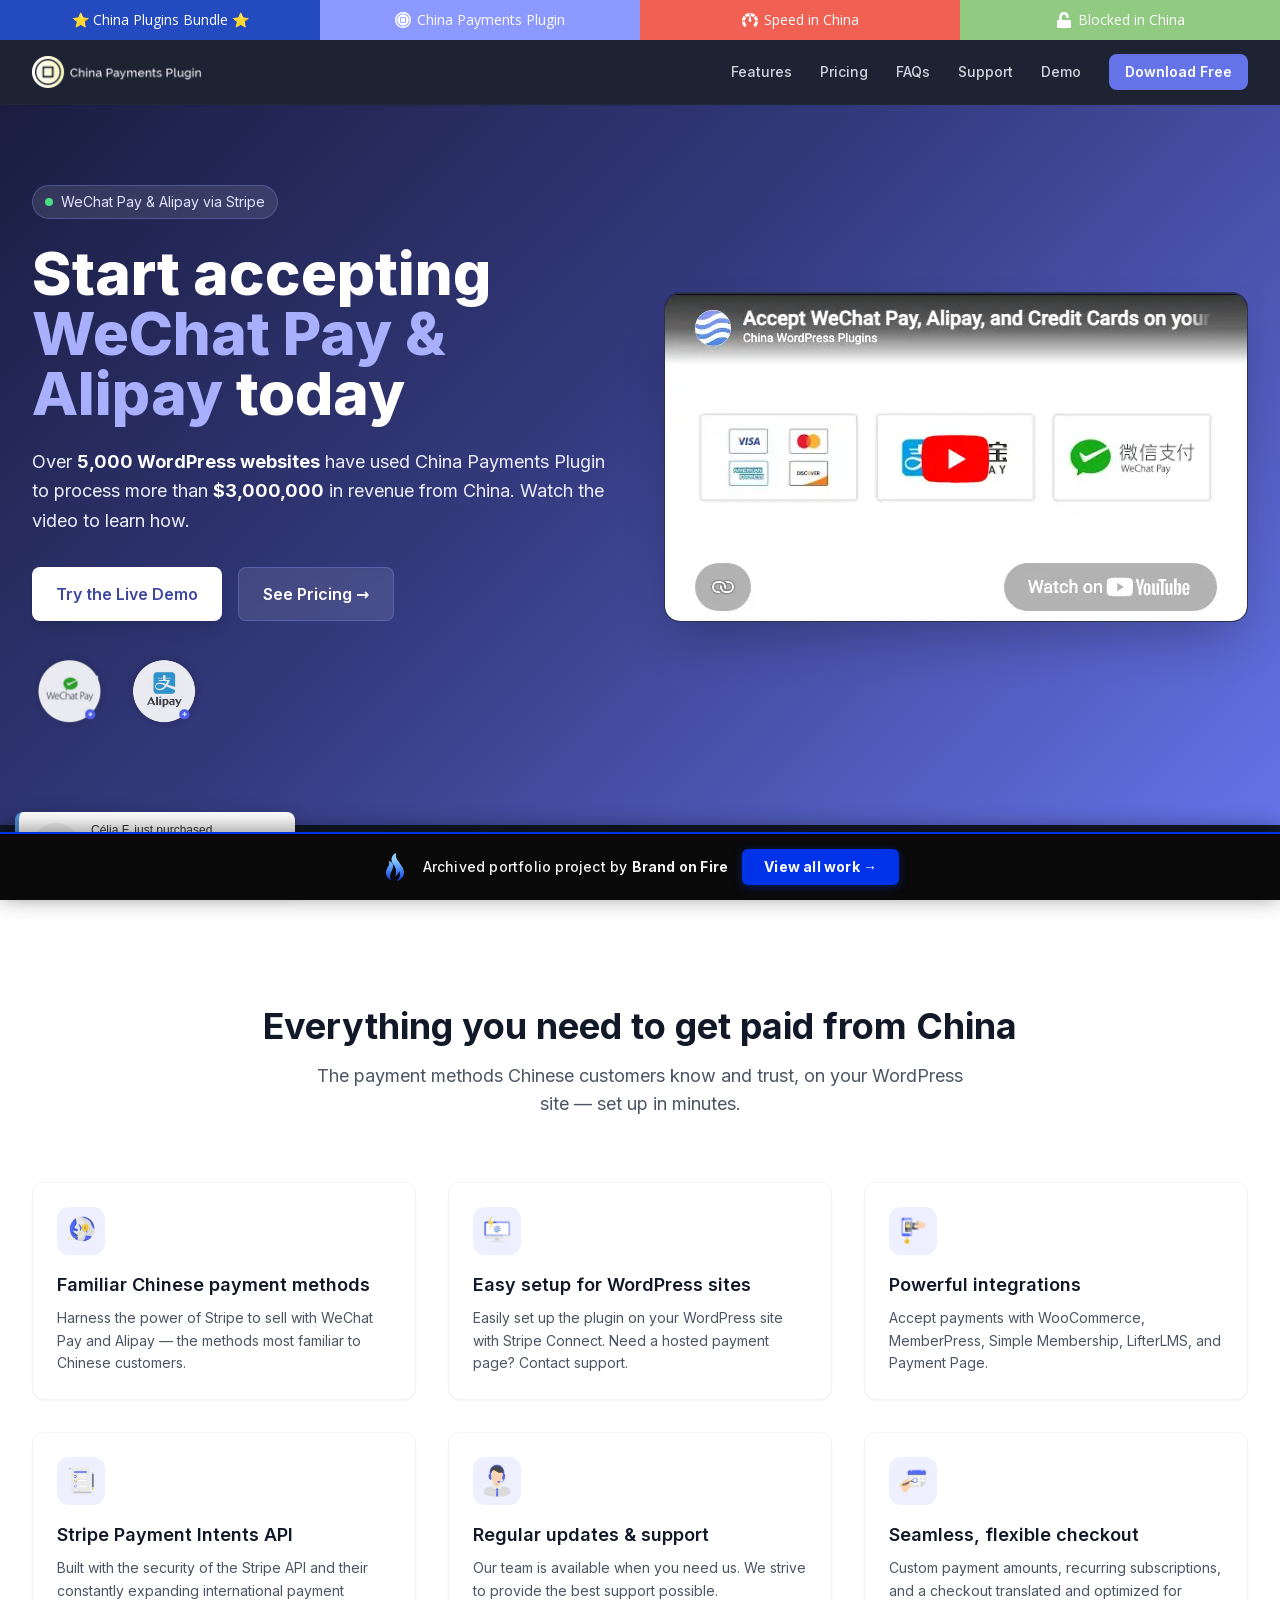
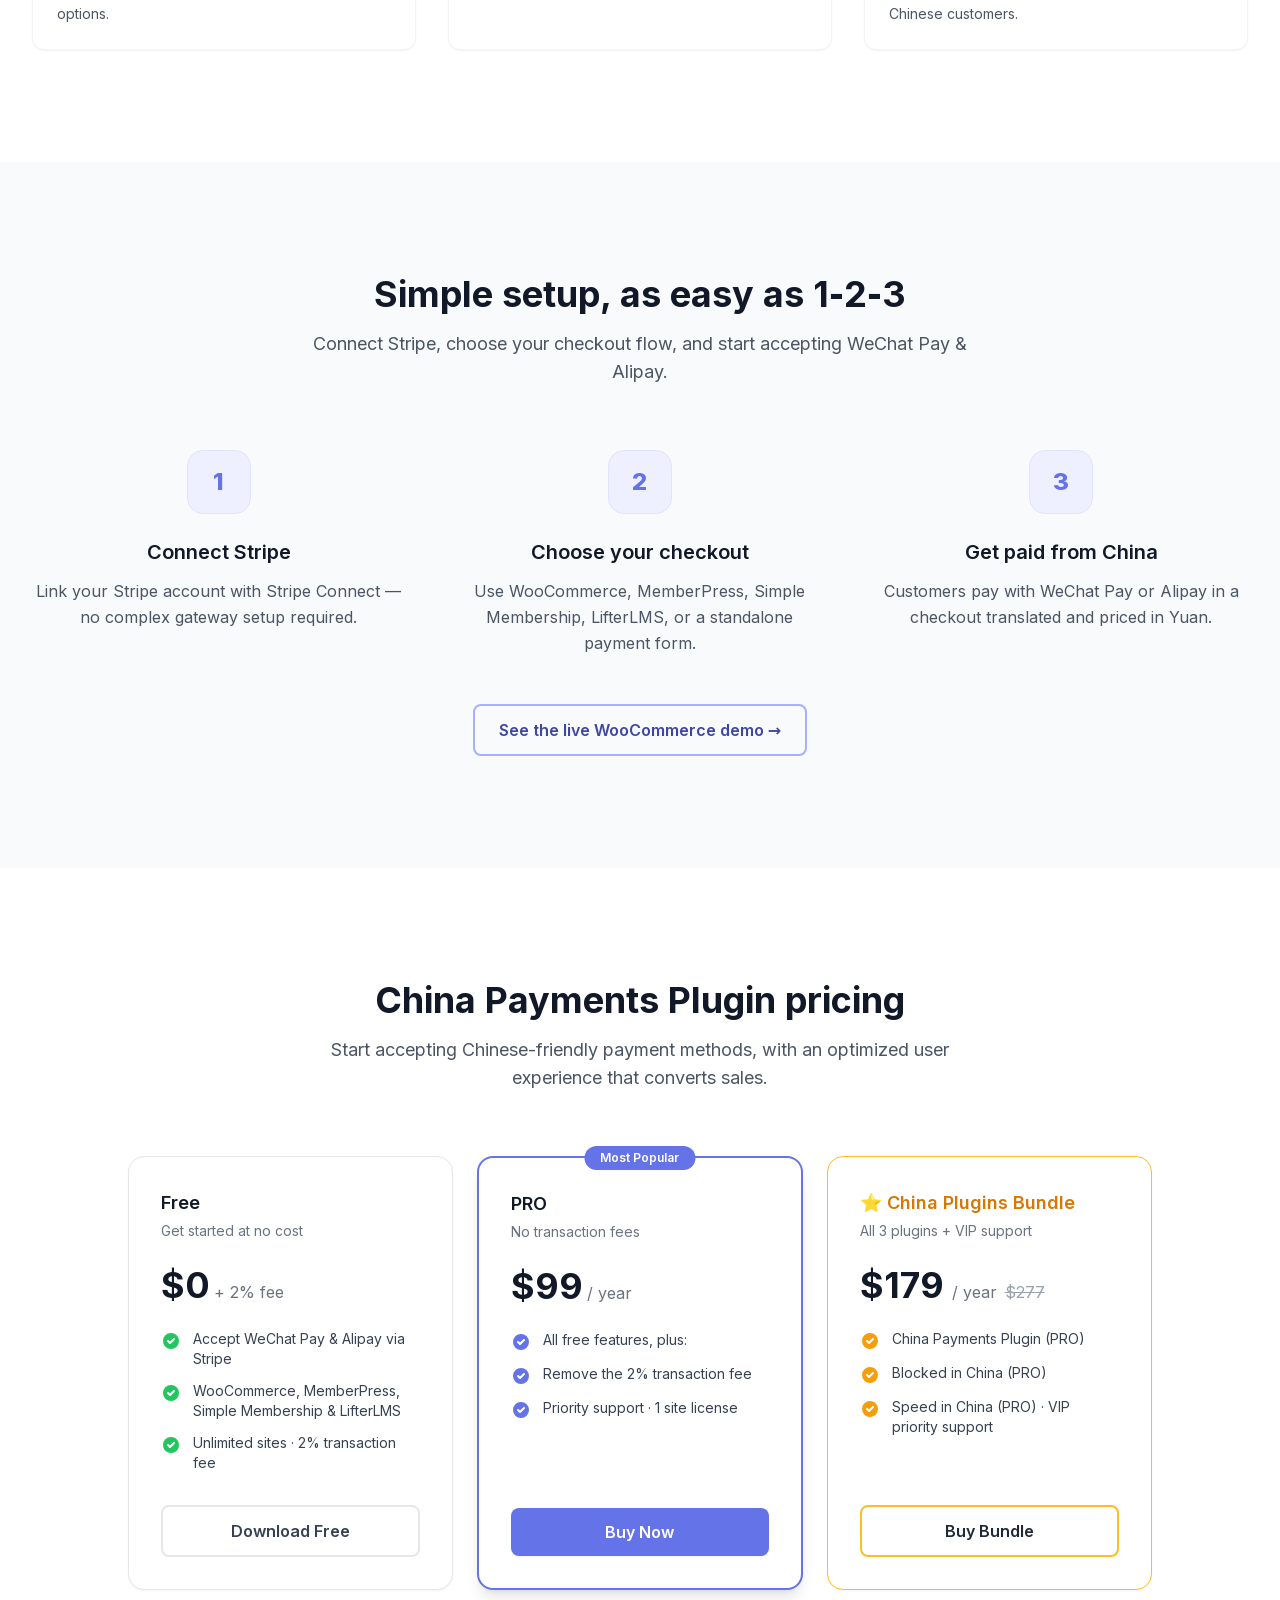
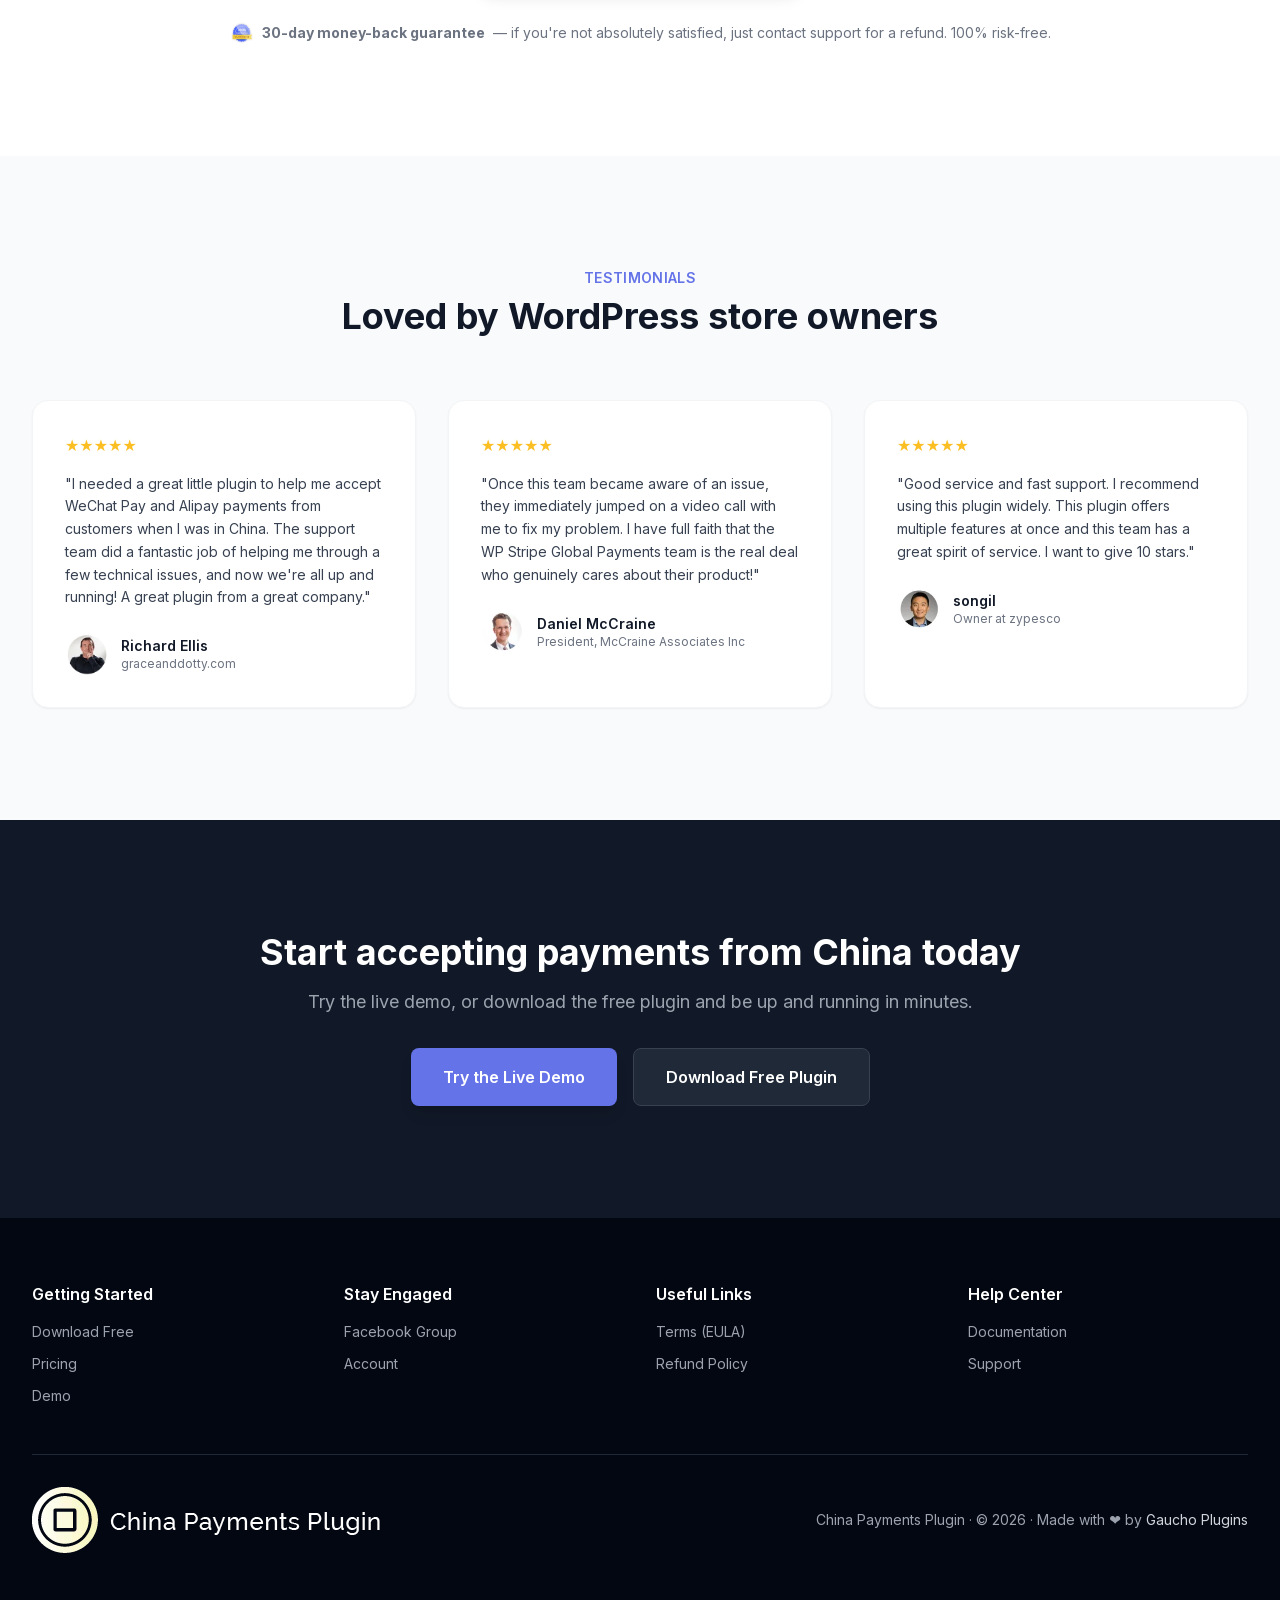
==== commit 3eef8cab: "Remove the portfolio commenting widget The feedback/commenting collector was an injected shadow-DOM " ====
--- a/index.html
+++ b/index.html
@@ -1,75 +1 @@
-<!doctype html><html lang="en" class="scroll-smooth" data-bofp="0"><head><meta charset="utf-8"><link rel="icon" href="assets/img/icon.webp" type="image/png"><link rel="apple-touch-icon" href="assets/img/icon.webp"><meta name="viewport" content="width=device-width, initial-scale=1"><title>China Payments Plugin – Accept WeChat Pay &amp; Alipay on WordPress</title><meta name="description" content="Accept WeChat Pay, Alipay, and credit-card payments on your WordPress site via Stripe — with a checkout flow optimized for Chinese customers. Works with WooCommerce, MemberPress &amp; more."><meta name="keywords" content="WeChat Pay WordPress, Alipay WooCommerce, China payment gateway, accept payments from China, Stripe WeChat Pay, Chinese payments WordPress"><meta property="og:type" content="website"><meta property="og:title" content="China Payments Plugin – Accept WeChat Pay &amp; Alipay on WordPress"><meta property="og:description" content="Accept WeChat Pay, Alipay, and credit cards on your WordPress site via Stripe — optimized for Chinese customers. 5,000+ sites, $3M+ processed."><meta property="og:url" content="/"><meta property="og:site_name" content="China Payments Plugin"><meta property="og:image" content="/assets/img/hero.png"><meta name="twitter:card" content="summary_large_image"><meta name="twitter:title" content="China Payments Plugin – WeChat Pay &amp; Alipay for WordPress"><meta name="twitter:description" content="Accept WeChat Pay &amp; Alipay via Stripe on your WordPress site. Optimized for Chinese customers."><link rel="stylesheet" href="style.css"><style>[data-bofp="1"]{background-color:rgb(255, 255, 255)!important;color:rgb(31, 41, 55)!important}[data-bofp="2"]{background-color:rgba(17, 24, 39, 0.95)!important;color:rgb(31, 41, 55)!important}[data-bofp="3"]{background-color:rgb(17, 24, 39)!important;color:rgb(31, 41, 55)!important}[data-bofp="4"]{background-color:rgb(255, 255, 255)!important;color:rgb(31, 41, 55)!important}[data-bofp="5"]{background-color:rgb(248, 250, 252)!important;color:rgb(31, 41, 55)!important}[data-bofp="6"]{background-color:rgb(255, 255, 255)!important;color:rgb(31, 41, 55)!important}[data-bofp="7"]{background-color:rgb(248, 250, 252)!important;color:rgb(31, 41, 55)!important}[data-bofp="8"]{background-color:rgb(17, 24, 39)!important;color:rgb(31, 41, 55)!important}[data-bofp="9"]{background-color:rgb(3, 7, 18)!important;color:rgb(156, 163, 175)!important}</style><meta name="robots" content="noindex, nofollow"><style id="bof-iconfix">.h-\[76px\]{height:76px !important;width:auto !important;}[class*="h-[76px]"]{height:76px !important;width:auto !important;}</style></head><body class="font-sans text-gray-800 bg-white antialiased" data-bofp="1"><div class="gp-strip"><a href="#" class="gp-s-bundle">⭐ China Plugins Bundle ⭐</a><a href="index.html" class="gp-s-cpp active"><span class="gp-icon"><svg xmlns="http://www.w3.org/2000/svg" viewBox="0 0 55 55"><path fill="#fff" d="M16.8,52.84A27.53,27.53,0,0,1,0,27.5,27.53,27.53,0,0,1,16.8,2.17,27.43,27.43,0,0,1,46.94,8.06a27.47,27.47,0,0,1,0,38.88,27.68,27.68,0,0,1-8.75,5.9,27.58,27.58,0,0,1-21.4,0ZM5,27.5A22.5,22.5,0,1,0,27.5,5,22.52,22.52,0,0,0,5,27.5Zm2.68,0A19.82,19.82,0,1,1,27.5,47.32,19.84,19.84,0,0,1,7.68,27.5Zm10.11-7.88V35.38a1.84,1.84,0,0,0,1.83,1.84H35.38a1.85,1.85,0,0,0,1.84-1.84V19.62a1.85,1.85,0,0,0-1.84-1.84H19.62a1.85,1.85,0,0,0-1.84,1.84h0Zm3.08,14.51V20.87H34.13V34.13Z"></path></svg></span>China Payments Plugin</a><a href="#" class="gp-s-sic"><span class="gp-icon"><svg xmlns="http://www.w3.org/2000/svg" viewBox="0 0 75 66"><path fill="#fff" d="M12.547,66a1.055,1.055,0,0,1-.2-.02c-.569-.112-.649-.19-1.17-.7L11,65.116a44.951,44.951,0,0,1-7.673-10.9A34.6,34.6,0,0,1,.5,44.948,37.281,37.281,0,0,1,0,40.433H13.87a24.984,24.984,0,0,0,2.054,7.8,32.464,32.464,0,0,0,4.985,7.153,3.564,3.564,0,0,1,.453,1.259,2.631,2.631,0,0,1-.211,1.2l-7.643,7.767A1.607,1.607,0,0,1,12.547,66Zm50-.01a1.7,1.7,0,0,1-1.039-.484L53.848,57.84a2.621,2.621,0,0,1-.211-1.2,3.552,3.552,0,0,1,.453-1.259,32.411,32.411,0,0,0,4.985-7.153,25.185,25.185,0,0,0,2.054-7.8H75v.01a37.9,37.9,0,0,1-.5,4.5,34.6,34.6,0,0,1-2.831,9.27A44.952,44.952,0,0,1,64,65.116c-.11.106-.2.2-.282.277a1.442,1.442,0,0,1-1.029.586A1.027,1.027,0,0,1,62.542,65.99ZM75,35.889H61.069a23.519,23.519,0,0,0-1.48-6.754,29.844,29.844,0,0,0-3.806-6.386L65.57,12.741l.008.008a36.554,36.554,0,0,1,2.386,2.98,36.3,36.3,0,0,1,4.162,7.328A49.716,49.716,0,0,1,75,35.888Zm-61.069,0H0v-.006A49.8,49.8,0,0,1,2.874,23.056a36.315,36.315,0,0,1,4.162-7.328A35.609,35.609,0,0,1,9.43,12.741l9.788,10.008a29.714,29.714,0,0,0-3.806,6.386,23.751,23.751,0,0,0-1.48,6.753Zm8.487-16.271h0L12.6,9.64l.015-.012a79.218,79.218,0,0,1,6.541-4.654A30.831,30.831,0,0,1,23.9,2.64,38.621,38.621,0,0,1,29.85.829,53.184,53.184,0,0,1,35.378,0V4.8a4.075,4.075,0,0,0-.3.921c-.03.157-.751,3.892-1.642,8.6a18.535,18.535,0,0,0-4.528,1.214,31.123,31.123,0,0,0-6.494,4.083Zm30.241,0h0a31.148,31.148,0,0,0-6.495-4.083,18.493,18.493,0,0,0-4.4-1.2C40.8,9.557,40.007,5.809,40,5.771a4.157,4.157,0,0,0-.3-1.078V0h.016a53.828,53.828,0,0,1,5.512.828A38.585,38.585,0,0,1,51.179,2.64a30.8,30.8,0,0,1,4.743,2.333A79.869,79.869,0,0,1,62.477,9.64L52.66,19.618Z"></path><path fill="#fff" d="M24.431,24.4a2.1,2.1,0,0,0,.485-1.524,3.069,3.069,0,0,0-.5-1.326S11.9,2.959,10.866,1.926A6.775,6.775,0,0,0,9.183.6S4.41-1.286,1.672,1.639.382,8.481.382,8.481s-.011.42,1.348,2.2,19.79,13.7,19.79,13.7a3.088,3.088,0,0,0,1.349.592A2.1,2.1,0,0,0,24.431,24.4Z" transform="translate(37.287 44.82) rotate(-135)"></path></svg></span>Speed in China</a><a href="#" class="gp-s-bic"><span class="gp-icon"><svg xmlns="http://www.w3.org/2000/svg" viewBox="0 0 448 512"><path fill="#fff" d="M400 256H152V152.9c0-39.6 31.7-72.5 71.3-72.9 40-.4 72.7 32.1 72.7 72v16c0 13.3 10.7 24 24 24h32c13.3 0 24-10.7 24-24v-16C376 68 307.5 0 223.5 0 139.5 0 72 68 72 152v104H48c-26.5 0-48 21.5-48 48v160c0 26.5 21.5 48 48 48h352c26.5 0 48-21.5 48-48V304c0-26.5-21.5-48-48-48z"></path></svg></span>Blocked in China</a></div><header class="sticky top-0 z-50 bg-gray-900/95 backdrop-blur-sm border-b border-gray-800 shadow-sm" data-bofp="2"><nav class="max-w-7xl mx-auto px-4 sm:px-6 lg:px-8"><div class="flex items-center justify-between h-16"><a href="index.html" class="flex items-center gap-2.5" aria-label="China Payments Plugin home"><img src="_a/1bdbb308a877.webp" alt="China Payments Plugin" class="h-7 w-auto" decoding="sync"></a><div class="hidden md:flex items-center gap-7"><a href="index.html#features" class="text-sm font-medium text-gray-300 hover:text-brand-400 transition-colors">Features</a><a href="index.html#pricing" class="text-sm font-medium text-gray-300 hover:text-brand-400 transition-colors">Pricing</a><a href="faq/index.html" class="text-sm font-medium text-gray-300 hover:text-brand-400 transition-colors">FAQs</a><a href="#" class="text-sm font-medium text-gray-300 hover:text-brand-400 transition-colors">Support</a><a href="#" target="_blank" rel="noopener" class="text-sm font-medium text-gray-300 hover:text-brand-400 transition-colors">Demo</a><a href="#" target="_blank" rel="noopener" class="inline-flex items-center px-4 py-2 bg-brand-500 text-white text-sm font-semibold rounded-lg hover:bg-brand-600 transition-colors shadow-sm">Download Free</a></div><button id="mobile-menu-btn" class="md:hidden p-2 text-gray-300 hover:text-brand-400" aria-label="Toggle menu"><svg class="w-6 h-6" fill="none" stroke="currentColor" viewBox="0 0 24 24"><path stroke-linecap="round" stroke-linejoin="round" stroke-width="2" d="M4 6h16M4 12h16M4 18h16"></path></svg></button></div><div id="mobile-menu" class="hidden md:hidden pb-4"><div class="flex flex-col gap-3"><a href="index.html#features" class="text-sm font-medium text-gray-300 hover:text-brand-400 py-1">Features</a><a href="index.html#pricing" class="text-sm font-medium text-gray-300 hover:text-brand-400 py-1">Pricing</a><a href="faq/index.html" class="text-sm font-medium text-gray-300 hover:text-brand-400 py-1">FAQs</a><a href="#" class="text-sm font-medium text-gray-300 hover:text-brand-400 py-1">Support</a><a href="#" target="_blank" rel="noopener" class="text-sm font-medium text-gray-300 hover:text-brand-400 py-1">Demo</a><a href="#" target="_blank" rel="noopener" class="inline-flex items-center justify-center w-full px-4 py-2 bg-brand-500 text-white text-sm font-semibold rounded-lg mt-2">Download Free</a></div></div></nav></header><main><section class="gradient-hero pt-16 pb-20 lg:pt-20 lg:pb-24"><div class="max-w-7xl mx-auto px-4 sm:px-6 lg:px-8"><div class="grid lg:grid-cols-2 gap-12 items-center"><div class="fade-in"><p class="inline-flex items-center gap-2 px-3 py-1.5 bg-white/10 rounded-full text-sm text-brand-100 mb-6 backdrop-blur-sm border border-brand-400/30"><span class="w-2 h-2 rounded-full bg-green-400 pulse-dot"></span>WeChat Pay &amp; Alipay via Stripe</p><h1 class="text-4xl sm:text-5xl lg:text-6xl font-extrabold text-white leading-tight mb-6">Start accepting <span class="text-brand-300">WeChat Pay &amp; Alipay</span> today</h1><p class="text-lg text-brand-50 mb-8 max-w-xl leading-relaxed">Over <strong class="text-white">5,000 WordPress websites</strong> have used China Payments Plugin to process more than <strong class="text-white">$3,000,000</strong> in revenue from China. Watch the video to learn how.</p><div class="flex flex-col sm:flex-row gap-4"><a href="#" target="_blank" rel="noopener" class="inline-flex items-center justify-center px-6 py-3.5 bg-white text-brand-700 font-semibold rounded-lg hover:bg-gray-100 transition-colors shadow-lg text-base">Try the Live Demo</a><a href="index.html" class="inline-flex items-center justify-center px-6 py-3.5 bg-white/10 text-white font-semibold rounded-lg hover:bg-white/20 transition-colors border border-brand-400/30 text-base backdrop-blur-sm">See Pricing →</a></div><div class="mt-8 flex items-center gap-5 flex-wrap"><img src="_a/007870c482b1.webp" alt="WeChat Pay" class="h-[76px] w-auto opacity-90" decoding="sync"><img src="_a/37fa9d899df4.webp" alt="Alipay" class="h-[76px] w-auto opacity-90" decoding="sync"></div></div><div class="fade-in"><div class="video-wrap shadow-2xl border border-brand-400/20 bg-gray-900"><img src="_a/c7bdbef160b0.bin" alt="" style="max-width: 100%; height: auto; display: block;"></div></div></div></div></section><section class="bg-gray-900 border-b border-gray-800 py-6" data-bofp="3"><div class="max-w-7xl mx-auto px-4 sm:px-6 lg:px-8"><div class="flex flex-wrap items-center justify-center gap-6 lg:gap-16 text-sm text-gray-400"><div class="flex items-center gap-2"><span class="text-brand-300 font-semibold">5,000+</span> WordPress sites</div><div><span class="text-brand-300 font-medium">$3M+</span> processed from China</div><div>Powered by <span class="text-brand-300 font-medium">Stripe</span></div><div class="flex items-center gap-2"><span class="text-brand-300 font-medium">WooCommerce</span> &amp; MemberPress ready</div></div></div></section><section class="py-20 lg:py-28 bg-white" id="features" data-bofp="4"><div class="max-w-7xl mx-auto px-4 sm:px-6 lg:px-8"><div class="text-center mb-16"><h2 class="text-3xl sm:text-4xl font-bold text-gray-900 mb-4">Everything you need to get paid from China</h2><p class="text-lg text-gray-600 max-w-2xl mx-auto">The payment methods Chinese customers know and trust, on your WordPress site — set up in minutes.</p></div><div class="grid sm:grid-cols-2 lg:grid-cols-3 gap-6 lg:gap-8"><div class="bg-white rounded-xl p-6 border border-gray-100 card-hover shadow-sm"><div class="w-12 h-12 bg-brand-50 rounded-xl flex items-center justify-center mb-4"><img src="_a/c68aafba5542.webp" alt="" class="w-7 h-7" decoding="sync"></div><h3 class="text-lg font-semibold text-gray-900 mb-2">Familiar Chinese payment methods</h3><p class="text-gray-600 text-sm leading-relaxed">Harness the power of Stripe to sell with WeChat Pay and Alipay — the methods most familiar to Chinese customers.</p></div><div class="bg-white rounded-xl p-6 border border-gray-100 card-hover shadow-sm"><div class="w-12 h-12 bg-brand-50 rounded-xl flex items-center justify-center mb-4"><img src="_a/c7ff347d9180.webp" alt="" class="w-7 h-7" decoding="sync"></div><h3 class="text-lg font-semibold text-gray-900 mb-2">Easy setup for WordPress sites</h3><p class="text-gray-600 text-sm leading-relaxed">Easily set up the plugin on your WordPress site with Stripe Connect. Need a hosted payment page? Contact support.</p></div><div class="bg-white rounded-xl p-6 border border-gray-100 card-hover shadow-sm"><div class="w-12 h-12 bg-brand-50 rounded-xl flex items-center justify-center mb-4"><img src="_a/2b19e981ce31.webp" alt="" class="w-7 h-7" decoding="sync"></div><h3 class="text-lg font-semibold text-gray-900 mb-2">Powerful integrations</h3><p class="text-gray-600 text-sm leading-relaxed">Accept payments with WooCommerce, MemberPress, Simple Membership, LifterLMS, and Payment Page.</p></div><div class="bg-white rounded-xl p-6 border border-gray-100 card-hover shadow-sm"><div class="w-12 h-12 bg-brand-50 rounded-xl flex items-center justify-center mb-4"><img src="_a/e73915509c45.webp" alt="" class="w-7 h-7" decoding="sync"></div><h3 class="text-lg font-semibold text-gray-900 mb-2">Stripe Payment Intents API</h3><p class="text-gray-600 text-sm leading-relaxed">Built with the security of the Stripe API and their constantly expanding international payment options.</p></div><div class="bg-white rounded-xl p-6 border border-gray-100 card-hover shadow-sm"><div class="w-12 h-12 bg-brand-50 rounded-xl flex items-center justify-center mb-4"><img src="_a/96411ce3e89d.webp" alt="" class="w-7 h-7" decoding="sync"></div><h3 class="text-lg font-semibold text-gray-900 mb-2">Regular updates &amp; support</h3><p class="text-gray-600 text-sm leading-relaxed">Our team is available when you need us. We strive to provide the best support possible.</p></div><div class="bg-white rounded-xl p-6 border border-gray-100 card-hover shadow-sm"><div class="w-12 h-12 bg-brand-50 rounded-xl flex items-center justify-center mb-4"><img src="_a/09226e2cd700.webp" alt="" class="w-7 h-7" decoding="sync"></div><h3 class="text-lg font-semibold text-gray-900 mb-2">Seamless, flexible checkout</h3><p class="text-gray-600 text-sm leading-relaxed">Custom payment amounts, recurring subscriptions, and a checkout translated and optimized for Chinese customers.</p></div></div></div></section><section class="py-20 lg:py-28 bg-surface-50" data-bofp="5"><div class="max-w-7xl mx-auto px-4 sm:px-6 lg:px-8"><div class="text-center mb-16"><h2 class="text-3xl sm:text-4xl font-bold text-gray-900 mb-4">Simple setup, as easy as 1‑2‑3</h2><p class="text-lg text-gray-600 max-w-2xl mx-auto">Connect Stripe, choose your checkout flow, and start accepting WeChat Pay &amp; Alipay.</p></div><div class="grid md:grid-cols-3 gap-8 lg:gap-12"><div class="text-center"><div class="w-16 h-16 bg-brand-50 rounded-2xl flex items-center justify-center mx-auto mb-6 border border-brand-100"><span class="text-2xl font-extrabold text-brand-500">1</span></div><h3 class="text-xl font-semibold text-gray-900 mb-3">Connect Stripe</h3><p class="text-gray-600 leading-relaxed">Link your Stripe account with Stripe Connect — no complex gateway setup required.</p></div><div class="text-center"><div class="w-16 h-16 bg-brand-50 rounded-2xl flex items-center justify-center mx-auto mb-6 border border-brand-100"><span class="text-2xl font-extrabold text-brand-500">2</span></div><h3 class="text-xl font-semibold text-gray-900 mb-3">Choose your checkout</h3><p class="text-gray-600 leading-relaxed">Use WooCommerce, MemberPress, Simple Membership, LifterLMS, or a standalone payment form.</p></div><div class="text-center"><div class="w-16 h-16 bg-brand-50 rounded-2xl flex items-center justify-center mx-auto mb-6 border border-brand-100"><span class="text-2xl font-extrabold text-brand-500">3</span></div><h3 class="text-xl font-semibold text-gray-900 mb-3">Get paid from China</h3><p class="text-gray-600 leading-relaxed">Customers pay with WeChat Pay or Alipay in a checkout translated and priced in Yuan.</p></div></div><div class="text-center mt-12"><a href="#" target="_blank" rel="noopener" class="inline-flex items-center px-6 py-3 border-2 border-brand-300 text-brand-700 font-semibold rounded-lg hover:bg-brand-50 transition-colors">See the live WooCommerce demo →</a></div></div></section><section class="py-20 lg:py-28 bg-white" id="pricing" data-bofp="6"><div class="max-w-7xl mx-auto px-4 sm:px-6 lg:px-8"><div class="text-center mb-16"><h2 class="text-3xl sm:text-4xl font-bold text-gray-900 mb-4">China Payments Plugin pricing</h2><p class="text-lg text-gray-600 max-w-2xl mx-auto">Start accepting Chinese-friendly payment methods, with an optimized user experience that converts sales.</p></div><div class="grid md:grid-cols-3 gap-6 max-w-5xl mx-auto"><div class="bg-white rounded-2xl p-8 border border-gray-200 shadow-sm flex flex-col"><h3 class="text-lg font-semibold text-gray-900 mb-1">Free</h3><p class="text-sm text-gray-500 mb-6">Get started at no cost</p><div class="flex items-baseline gap-1 mb-6"><span class="text-4xl font-bold text-gray-900">$0</span><span class="text-gray-500">+ 2% fee</span></div><ul class="space-y-3 mb-8 flex-grow text-sm text-gray-700"><li class="flex items-start gap-3"><svg class="w-5 h-5 text-green-500 flex-shrink-0 mt-0.5" fill="currentColor" viewBox="0 0 20 20"><path fill-rule="evenodd" d="M10 18a8 8 0 100-16 8 8 0 000 16zm3.707-9.293a1 1 0 00-1.414-1.414L9 10.586 7.707 9.293a1 1 0 00-1.414 1.414l2 2a1 1 0 001.414 0l4-4z" clip-rule="evenodd"></path></svg>Accept WeChat Pay &amp; Alipay via Stripe</li><li class="flex items-start gap-3"><svg class="w-5 h-5 text-green-500 flex-shrink-0 mt-0.5" fill="currentColor" viewBox="0 0 20 20"><path fill-rule="evenodd" d="M10 18a8 8 0 100-16 8 8 0 000 16zm3.707-9.293a1 1 0 00-1.414-1.414L9 10.586 7.707 9.293a1 1 0 00-1.414 1.414l2 2a1 1 0 001.414 0l4-4z" clip-rule="evenodd"></path></svg>WooCommerce, MemberPress, Simple Membership &amp; LifterLMS</li><li class="flex items-start gap-3"><svg class="w-5 h-5 text-green-500 flex-shrink-0 mt-0.5" fill="currentColor" viewBox="0 0 20 20"><path fill-rule="evenodd" d="M10 18a8 8 0 100-16 8 8 0 000 16zm3.707-9.293a1 1 0 00-1.414-1.414L9 10.586 7.707 9.293a1 1 0 00-1.414 1.414l2 2a1 1 0 001.414 0l4-4z" clip-rule="evenodd"></path></svg>Unlimited sites · 2% transaction fee</li></ul><a href="#" target="_blank" rel="noopener" class="block w-full text-center px-6 py-3 border-2 border-gray-200 text-gray-700 font-semibold rounded-lg hover:border-brand-300 hover:text-brand-600 transition-colors">Download Free</a></div><div class="bg-white rounded-2xl p-8 border-2 border-brand-500 shadow-lg relative flex flex-col"><div class="absolute -top-3 left-1/2 -translate-x-1/2 px-4 py-1 bg-brand-500 text-white text-xs font-semibold rounded-full">Most Popular</div><h3 class="text-lg font-semibold text-gray-900 mb-1">PRO</h3><p class="text-sm text-gray-500 mb-6">No transaction fees</p><div class="flex items-baseline gap-1 mb-6"><span class="text-4xl font-bold text-gray-900">$99</span><span class="text-gray-500">/ year</span></div><ul class="space-y-3 mb-8 flex-grow text-sm text-gray-700"><li class="flex items-start gap-3"><svg class="w-5 h-5 text-brand-500 flex-shrink-0 mt-0.5" fill="currentColor" viewBox="0 0 20 20"><path fill-rule="evenodd" d="M10 18a8 8 0 100-16 8 8 0 000 16zm3.707-9.293a1 1 0 00-1.414-1.414L9 10.586 7.707 9.293a1 1 0 00-1.414 1.414l2 2a1 1 0 001.414 0l4-4z" clip-rule="evenodd"></path></svg>All free features, plus:</li><li class="flex items-start gap-3"><svg class="w-5 h-5 text-brand-500 flex-shrink-0 mt-0.5" fill="currentColor" viewBox="0 0 20 20"><path fill-rule="evenodd" d="M10 18a8 8 0 100-16 8 8 0 000 16zm3.707-9.293a1 1 0 00-1.414-1.414L9 10.586 7.707 9.293a1 1 0 00-1.414 1.414l2 2a1 1 0 001.414 0l4-4z" clip-rule="evenodd"></path></svg>Remove the 2% transaction fee</li><li class="flex items-start gap-3"><svg class="w-5 h-5 text-brand-500 flex-shrink-0 mt-0.5" fill="currentColor" viewBox="0 0 20 20"><path fill-rule="evenodd" d="M10 18a8 8 0 100-16 8 8 0 000 16zm3.707-9.293a1 1 0 00-1.414-1.414L9 10.586 7.707 9.293a1 1 0 00-1.414 1.414l2 2a1 1 0 001.414 0l4-4z" clip-rule="evenodd"></path></svg>Priority support · 1 site license</li></ul><a href="#" data-buy="pro" class="cpp-buy block w-full text-center px-6 py-3 bg-brand-500 text-white font-semibold rounded-lg hover:bg-brand-600 transition-colors shadow-sm">Buy Now</a></div><div class="bg-white rounded-2xl p-8 border border-gold-400 shadow-sm flex flex-col"><div class="flex items-center gap-2 mb-1"><h3 class="text-lg font-semibold text-gold-600">⭐ China Plugins Bundle</h3></div><p class="text-sm text-gray-500 mb-6">All 3 plugins + VIP support</p><div class="flex items-baseline gap-2 mb-6"><span class="text-4xl font-bold text-gray-900">$179</span><span class="text-gray-500">/ year</span><span class="text-gray-400 line-through">$277</span></div><ul class="space-y-3 mb-8 flex-grow text-sm text-gray-700"><li class="flex items-start gap-3"><svg class="w-5 h-5 text-gold-500 flex-shrink-0 mt-0.5" fill="currentColor" viewBox="0 0 20 20"><path fill-rule="evenodd" d="M10 18a8 8 0 100-16 8 8 0 000 16zm3.707-9.293a1 1 0 00-1.414-1.414L9 10.586 7.707 9.293a1 1 0 00-1.414 1.414l2 2a1 1 0 001.414 0l4-4z" clip-rule="evenodd"></path></svg>China Payments Plugin (PRO)</li><li class="flex items-start gap-3"><svg class="w-5 h-5 text-gold-500 flex-shrink-0 mt-0.5" fill="currentColor" viewBox="0 0 20 20"><path fill-rule="evenodd" d="M10 18a8 8 0 100-16 8 8 0 000 16zm3.707-9.293a1 1 0 00-1.414-1.414L9 10.586 7.707 9.293a1 1 0 00-1.414 1.414l2 2a1 1 0 001.414 0l4-4z" clip-rule="evenodd"></path></svg>Blocked in China (PRO)</li><li class="flex items-start gap-3"><svg class="w-5 h-5 text-gold-500 flex-shrink-0 mt-0.5" fill="currentColor" viewBox="0 0 20 20"><path fill-rule="evenodd" d="M10 18a8 8 0 100-16 8 8 0 000 16zm3.707-9.293a1 1 0 00-1.414-1.414L9 10.586 7.707 9.293a1 1 0 00-1.414 1.414l2 2a1 1 0 001.414 0l4-4z" clip-rule="evenodd"></path></svg>Speed in China (PRO) · VIP priority support</li></ul><a href="#" data-buy="bundle" class="cpp-buy block w-full text-center px-6 py-3 border-2 border-gold-400 text-gold-700 font-semibold rounded-lg hover:bg-gold-50 transition-colors">Buy Bundle</a></div></div><p class="text-center text-sm text-gray-500 mt-8 flex items-center justify-center gap-2"><img src="_a/0c46b90ab8bf.webp" alt="" class="w-6 h-6" width="24" height="24" onerror="this.style.display='none'" decoding="sync"><strong>30-day money-back guarantee</strong> — if you're not absolutely satisfied, just contact support for a refund. 100% risk-free.</p></div></section><section class="py-20 lg:py-28 bg-surface-50" data-bofp="7"><div class="max-w-7xl mx-auto px-4 sm:px-6 lg:px-8"><div class="text-center mb-16"><p class="text-sm font-semibold text-brand-500 uppercase tracking-wide mb-2">Testimonials</p><h2 class="text-3xl sm:text-4xl font-bold text-gray-900">Loved by WordPress store owners</h2></div><div class="grid md:grid-cols-3 gap-8"><figure class="bg-white rounded-2xl p-8 border border-gray-100 shadow-sm"><div class="flex gap-1 mb-4 text-gold-400">★★★★★</div><blockquote class="text-gray-700 leading-relaxed mb-6 text-sm">"I needed a great little plugin to help me accept WeChat Pay and Alipay payments from customers when I was in China. The support team did a fantastic job of helping me through a few technical issues, and now we're all up and running! A great plugin from a great company."</blockquote><figcaption class="flex items-center gap-3"><img src="_a/1041a2410ac0.webp" alt="Richard Ellis" width="44" height="44" class="w-11 h-11 rounded-full object-cover" decoding="sync"><span><span class="block font-semibold text-gray-900 text-sm">Richard Ellis</span><span class="block text-gray-500 text-xs">graceanddotty.com</span></span></figcaption></figure><figure class="bg-white rounded-2xl p-8 border border-gray-100 shadow-sm"><div class="flex gap-1 mb-4 text-gold-400">★★★★★</div><blockquote class="text-gray-700 leading-relaxed mb-6 text-sm">"Once this team became aware of an issue, they immediately jumped on a video call with me to fix my problem. I have full faith that the WP Stripe Global Payments team is the real deal who genuinely cares about their product!"</blockquote><figcaption class="flex items-center gap-3"><img src="_a/2da0b44c08cd.webp" alt="Daniel McCraine" width="44" height="44" class="w-11 h-11 rounded-full object-cover" decoding="sync"><span><span class="block font-semibold text-gray-900 text-sm">Daniel McCraine</span><span class="block text-gray-500 text-xs">President, McCraine Associates Inc</span></span></figcaption></figure><figure class="bg-white rounded-2xl p-8 border border-gray-100 shadow-sm"><div class="flex gap-1 mb-4 text-gold-400">★★★★★</div><blockquote class="text-gray-700 leading-relaxed mb-6 text-sm">"Good service and fast support. I recommend using this plugin widely. This plugin offers multiple features at once and this team has a great spirit of service. I want to give 10 stars."</blockquote><figcaption class="flex items-center gap-3"><img src="_a/37df13ffdf35.webp" alt="songil" width="44" height="44" class="w-11 h-11 rounded-full object-cover" decoding="sync"><span><span class="block font-semibold text-gray-900 text-sm">songil</span><span class="block text-gray-500 text-xs">Owner at zypesco</span></span></figcaption></figure></div></div></section><section class="py-20 lg:py-28 bg-gray-900" data-bofp="8"><div class="max-w-4xl mx-auto px-4 sm:px-6 lg:px-8 text-center"><h2 class="text-3xl sm:text-4xl font-bold text-white mb-4">Start accepting payments from China today</h2><p class="text-lg text-gray-400 mb-8 max-w-2xl mx-auto">Try the live demo, or download the free plugin and be up and running in minutes.</p><div class="flex flex-col sm:flex-row gap-4 justify-center"><a href="#" target="_blank" rel="noopener" class="inline-flex items-center justify-center px-8 py-4 bg-brand-500 text-white font-semibold rounded-lg hover:bg-brand-600 transition-colors shadow-lg text-base">Try the Live Demo</a><a href="#" target="_blank" rel="noopener" class="inline-flex items-center justify-center px-8 py-4 bg-gray-800 text-white font-semibold rounded-lg hover:bg-gray-700 transition-colors border border-gray-700 text-base">Download Free Plugin</a></div></div></section></main><footer class="bg-gray-950 text-gray-400 py-16" data-bofp="9"><div class="max-w-7xl mx-auto px-4 sm:px-6 lg:px-8"><div class="grid sm:grid-cols-2 lg:grid-cols-4 gap-8 mb-12"><div><h4 class="text-white font-semibold mb-4">Getting Started</h4><ul class="space-y-3 text-sm"><li><a href="#" target="_blank" rel="noopener" class="hover:text-brand-400 transition-colors">Download Free</a></li><li><a href="index.html" class="hover:text-brand-400 transition-colors">Pricing</a></li><li><a href="#" target="_blank" rel="noopener" class="hover:text-brand-400 transition-colors">Demo</a></li></ul></div><div><h4 class="text-white font-semibold mb-4">Stay Engaged</h4><ul class="space-y-3 text-sm"><li><a href="#" target="_blank" rel="noopener" class="hover:text-brand-400 transition-colors">Facebook Group</a></li><li><a href="#" target="_blank" rel="noopener" class="hover:text-brand-400 transition-colors">Account</a></li></ul></div><div><h4 class="text-white font-semibold mb-4">Useful Links</h4><ul class="space-y-3 text-sm"><li><a href="#" target="_blank" rel="noopener" class="hover:text-brand-400 transition-colors">Terms (EULA)</a></li><li><a href="#" target="_blank" rel="noopener" class="hover:text-brand-400 transition-colors">Refund Policy</a></li></ul></div><div><h4 class="text-white font-semibold mb-4">Help Center</h4><ul class="space-y-3 text-sm"><li><a href="#" target="_blank" rel="noopener" class="hover:text-brand-400 transition-colors">Documentation</a></li><li><a href="#" class="hover:text-brand-400 transition-colors">Support</a></li></ul></div></div><div class="border-t border-gray-800 pt-8 flex flex-col sm:flex-row items-center justify-between gap-4 text-sm"><div class="flex items-center gap-2.5"><img src="_a/1bdbb308a877.webp" alt="China Payments Plugin" class="h-6 w-auto" decoding="sync"></div><p>China Payments Plugin · © 2026 · Made with ❤️ by <a href="#" target="_blank" rel="noopener" class="text-gray-300 hover:text-brand-400">Gaucho Plugins</a></p></div></div></footer><div class="fomo-popup fomo-show" role="status" aria-live="polite"><div class="fomo-wrap"><span class="fomo-close" title="Close">×</span><div class="fomo-img"><img src="[data-uri]" alt=""></div><div class="fomo-text"><span class="fomo-line1">Célia F. just purchased</span><span class="fomo-line2">the pro plan!<span class="fomo-verified">✓ Verified</span></span><span class="fomo-line3">View Pricing →</span></div><a class="fomo-link" href="#"></a></div></div><!-- bof-portfolio-bar --><a href="https://brandonfire.com/portfolio/" id="bof-portfolio-bar" rel="noopener" style="position:fixed;left:0;right:0;bottom:0;z-index:2147483647;display:flex;align-items:center;justify-content:center;gap:14px;flex-wrap:wrap;background:#0a0a0a;color:#ffffff !important;font-family:Inter,-apple-system,BlinkMacSystemFont,'Segoe UI',Roboto,Helvetica,Arial,sans-serif;font-size:14px;font-weight:500;line-height:1;letter-spacing:.2px;padding:15px 18px;text-decoration:none !important;box-shadow:0 -3px 22px rgba(0,0,0,.45);border-top:2px solid #0033e7;box-sizing:border-box;"><img src="[data-uri]" alt="" width="28" height="28" style="display:block;flex:0 0 auto;width:28px;height:28px;"><span style="opacity:.95;color:#fff;">Archived portfolio project by <strong style="font-weight:700;color:#fff;">Brand&nbsp;on&nbsp;Fire</strong></span><span style="background:#0033e7;color:#fff;padding:11px 22px;border-radius:6px;font-weight:700;font-size:14px;white-space:nowrap;box-shadow:0 2px 10px rgba(0,51,231,.4);">View&nbsp;all&nbsp;work&nbsp;&rarr;</span></a><script>(function(){function p(){var b=document.getElementById("bof-portfolio-bar");if(b&&document.body)document.body.style.setProperty("padding-bottom",b.offsetHeight+"px","important");}if(document.readyState!=="loading")p();else document.addEventListener("DOMContentLoaded",p);window.addEventListener("resize",p);})();</script><script>/* Brand on Fire portfolio feedback collector. One shared origin (brand-on-fire.github.io) => one shared
-   localStorage; every comment is stamped with the site + page it was written on. Shadow DOM so the host
-   site's CSS / pointer-events:none can't touch it. "Export all" copies everything for Claude. */
-(function () {
-  var K = 'bof_feedback', D = document;
-  if (D.getElementById('bof-fb-host')) return;
-  function L() { try { return JSON.parse(localStorage.getItem(K)) || []; } catch (e) { return []; } }
-  function SV(a) { try { localStorage.setItem(K, JSON.stringify(a)); } catch (e) {} }
-  function slug() { var p = location.pathname.split('/').filter(Boolean); return p[0] || '(home)'; }
-  function pagePath() { var p = location.pathname.split('/').filter(Boolean); return '/' + p.slice(1).join('/') + (p.length > 1 ? '/' : ''); }
-  function draftKey() { return 'bof_fb_draft'; }     // one global draft so an in-progress comment survives navigation
-  function barH() { var b = D.getElementById('bof-portfolio-bar'); return b ? b.offsetHeight : 0; }
-  function sync() { try { fetch('http://localhost:8799/sync', { method: 'POST', headers: { 'Content-Type': 'text/plain' }, body: JSON.stringify(L()), keepalive: true }).catch(function () {}); } catch (e) {} }
-  function counts() { var a = L(), s = slug(), here = a.filter(function (c) { return c.site === s; }).length; return { here: here, total: a.length }; }
-  var open = localStorage.getItem('bof_fb_open') === '1';
-
-  var host = D.createElement('div'); host.id = 'bof-fb-host';
-  host.style.cssText = 'all:initial;position:fixed;left:0;right:0;bottom:0;z-index:2147483647;pointer-events:none';
-  var R = host.attachShadow({ mode: 'open' });
-  R.innerHTML =
-    '<style>' +
-    ':host{all:initial}div,textarea,button,span,b{box-sizing:border-box;font-family:Inter,system-ui,-apple-system,"Segoe UI",Arial,sans-serif;margin:0}' +
-    '.tog{position:fixed;right:14px;background:#0033e7;color:#fff;font-weight:700;font-size:13px;padding:9px 14px;border-radius:8px 8px 0 0;cursor:pointer;box-shadow:0 -2px 12px rgba(0,0,0,.45);pointer-events:auto;user-select:none}' +
-    '.pan{position:fixed;left:0;right:0;background:#0a0a0a;border-top:2px solid #0033e7;height:158px;padding:8px 12px 10px;display:none;pointer-events:auto}' +
-    '.pan.open{display:block}' +
-    '.hd{display:flex;align-items:center;gap:8px;color:#fff;font-size:12.5px;margin-bottom:6px}' +
-    '.hd b{color:#8bccff;font-weight:700}.hd .pg{color:#9aa3b2}' +
-    'textarea{display:block;width:100%;height:74px;background:#16181d;color:#fff;border:1px solid #2a2d35;border-radius:6px;padding:8px;font-size:13px;line-height:1.4;resize:none;pointer-events:auto;-webkit-user-select:text;user-select:text;outline:none}' +
-    'textarea:focus{border-color:#0033e7}' +
-    '.row{display:flex;gap:8px;align-items:center;margin-top:7px}' +
-    'button{border:0;border-radius:6px;padding:8px 14px;font-weight:700;font-size:13px;cursor:pointer;pointer-events:auto}' +
-    '.save{background:#0033e7;color:#fff}.exp{background:#16181d;color:#8bccff;border:1px solid #2a2d35}.undo{background:transparent;color:#888;font-weight:600;font-size:12px;padding:6px}' +
-    '.st{color:#9aa3b2;font-size:12px;margin-left:auto}' +
-    '</style>' +
-    '<div class="tog" id="tog"></div>' +
-    '<div class="pan" id="pan">' +
-    '<div class="hd">Commenting on <b id="site"></b><span class="pg" id="pg"></span></div>' +
-    '<textarea id="ta" placeholder="Type feedback for THIS page, then Save…"></textarea>' +
-    '<div class="row"><button class="save" id="save">Save</button><button class="undo" id="undo">Undo last</button><button class="exp" id="exp">Export all</button><span class="st" id="st"></span></div>' +
-    '</div>';
-  D.body.appendChild(host);
-
-  var tog = R.getElementById('tog'), pan = R.getElementById('pan'), ta = R.getElementById('ta');
-  R.getElementById('site').textContent = slug();
-  R.getElementById('pg').textContent = pagePath();
-  ta.value = localStorage.getItem(draftKey()) || '';
-  ta.addEventListener('input', function () { localStorage.setItem(draftKey(), ta.value); });
-  function refresh() {
-    var h = barH(), c = counts();
-    pan.style.bottom = h + 'px'; pan.classList.toggle('open', open);
-    tog.style.bottom = (open ? 158 + h : h) + 'px';
-    tog.textContent = '💬 Feedback (' + c.total + ') ' + (open ? '▾' : '▴');
-    R.getElementById('st').textContent = c.here + ' on this site · ' + c.total + ' total';
-  }
-  tog.addEventListener('click', function () { open = !open; localStorage.setItem('bof_fb_open', open ? '1' : '0'); refresh(); if (open) setTimeout(function () { ta.focus(); }, 0); });
-  R.getElementById('save').addEventListener('click', function () {
-    var t = ta.value.trim(); if (!t) return;
-    var a = L(); a.push({ site: slug(), page: location.pathname, text: t, ts: new Date().toISOString() }); SV(a);
-    ta.value = ''; localStorage.removeItem(draftKey()); refresh(); sync();
-    var b = R.getElementById('save'); b.textContent = 'Saved ✓ ' + slug(); setTimeout(function () { b.textContent = 'Save'; }, 1100);
-  });
-  R.getElementById('undo').addEventListener('click', function () {
-    var a = L(); if (!a.length) return; var last = a.pop(); SV(a); refresh(); sync();
-    var b = R.getElementById('undo'); b.textContent = 'removed'; setTimeout(function () { b.textContent = 'Undo last'; }, 900);
-  });
-  R.getElementById('exp').addEventListener('click', function () {
-    var a = L(); if (!a.length) { alert('No comments saved yet.'); return; }
-    var txt = 'PORTFOLIO FEEDBACK (' + a.length + ' comments)\n\n' + a.map(function (c) { return '[' + c.site + c.page + ']\n' + c.text; }).join('\n\n');
-    if (navigator.clipboard && navigator.clipboard.writeText) navigator.clipboard.writeText(txt).then(function () { alert('Copied ' + a.length + ' comments — paste to Claude.'); }, function () { window.prompt('Copy all (Cmd+C):', txt); });
-    else window.prompt('Copy all (Cmd+C):', txt);
-  });
-  window.addEventListener('resize', refresh);
-  if (D.readyState !== 'loading') { refresh(); sync(); } else D.addEventListener('DOMContentLoaded', function () { refresh(); sync(); });
-})();
-</script><!-- /bof-portfolio-bar --></body></html>+<!doctype html><html lang="en" class="scroll-smooth" data-bofp="0"><head><meta charset="utf-8"><link rel="icon" href="assets/img/icon.webp" type="image/png"><link rel="apple-touch-icon" href="assets/img/icon.webp"><meta name="viewport" content="width=device-width, initial-scale=1"><title>China Payments Plugin – Accept WeChat Pay &amp; Alipay on WordPress</title><meta name="description" content="Accept WeChat Pay, Alipay, and credit-card payments on your WordPress site via Stripe — with a checkout flow optimized for Chinese customers. Works with WooCommerce, MemberPress &amp; more."><meta name="keywords" content="WeChat Pay WordPress, Alipay WooCommerce, China payment gateway, accept payments from China, Stripe WeChat Pay, Chinese payments WordPress"><meta property="og:type" content="website"><meta property="og:title" content="China Payments Plugin – Accept WeChat Pay &amp; Alipay on WordPress"><meta property="og:description" content="Accept WeChat Pay, Alipay, and credit cards on your WordPress site via Stripe — optimized for Chinese customers. 5,000+ sites, $3M+ processed."><meta property="og:url" content="/"><meta property="og:site_name" content="China Payments Plugin"><meta property="og:image" content="/assets/img/hero.png"><meta name="twitter:card" content="summary_large_image"><meta name="twitter:title" content="China Payments Plugin – WeChat Pay &amp; Alipay for WordPress"><meta name="twitter:description" content="Accept WeChat Pay &amp; Alipay via Stripe on your WordPress site. Optimized for Chinese customers."><link rel="stylesheet" href="style.css"><style>[data-bofp="1"]{background-color:rgb(255, 255, 255)!important;color:rgb(31, 41, 55)!important}[data-bofp="2"]{background-color:rgba(17, 24, 39, 0.95)!important;color:rgb(31, 41, 55)!important}[data-bofp="3"]{background-color:rgb(17, 24, 39)!important;color:rgb(31, 41, 55)!important}[data-bofp="4"]{background-color:rgb(255, 255, 255)!important;color:rgb(31, 41, 55)!important}[data-bofp="5"]{background-color:rgb(248, 250, 252)!important;color:rgb(31, 41, 55)!important}[data-bofp="6"]{background-color:rgb(255, 255, 255)!important;color:rgb(31, 41, 55)!important}[data-bofp="7"]{background-color:rgb(248, 250, 252)!important;color:rgb(31, 41, 55)!important}[data-bofp="8"]{background-color:rgb(17, 24, 39)!important;color:rgb(31, 41, 55)!important}[data-bofp="9"]{background-color:rgb(3, 7, 18)!important;color:rgb(156, 163, 175)!important}</style><meta name="robots" content="noindex, nofollow"><style id="bof-iconfix">.h-\[76px\]{height:76px !important;width:auto !important;}[class*="h-[76px]"]{height:76px !important;width:auto !important;}</style></head><body class="font-sans text-gray-800 bg-white antialiased" data-bofp="1"><div class="gp-strip"><a href="#" class="gp-s-bundle">⭐ China Plugins Bundle ⭐</a><a href="index.html" class="gp-s-cpp active"><span class="gp-icon"><svg xmlns="http://www.w3.org/2000/svg" viewBox="0 0 55 55"><path fill="#fff" d="M16.8,52.84A27.53,27.53,0,0,1,0,27.5,27.53,27.53,0,0,1,16.8,2.17,27.43,27.43,0,0,1,46.94,8.06a27.47,27.47,0,0,1,0,38.88,27.68,27.68,0,0,1-8.75,5.9,27.58,27.58,0,0,1-21.4,0ZM5,27.5A22.5,22.5,0,1,0,27.5,5,22.52,22.52,0,0,0,5,27.5Zm2.68,0A19.82,19.82,0,1,1,27.5,47.32,19.84,19.84,0,0,1,7.68,27.5Zm10.11-7.88V35.38a1.84,1.84,0,0,0,1.83,1.84H35.38a1.85,1.85,0,0,0,1.84-1.84V19.62a1.85,1.85,0,0,0-1.84-1.84H19.62a1.85,1.85,0,0,0-1.84,1.84h0Zm3.08,14.51V20.87H34.13V34.13Z"></path></svg></span>China Payments Plugin</a><a href="#" class="gp-s-sic"><span class="gp-icon"><svg xmlns="http://www.w3.org/2000/svg" viewBox="0 0 75 66"><path fill="#fff" d="M12.547,66a1.055,1.055,0,0,1-.2-.02c-.569-.112-.649-.19-1.17-.7L11,65.116a44.951,44.951,0,0,1-7.673-10.9A34.6,34.6,0,0,1,.5,44.948,37.281,37.281,0,0,1,0,40.433H13.87a24.984,24.984,0,0,0,2.054,7.8,32.464,32.464,0,0,0,4.985,7.153,3.564,3.564,0,0,1,.453,1.259,2.631,2.631,0,0,1-.211,1.2l-7.643,7.767A1.607,1.607,0,0,1,12.547,66Zm50-.01a1.7,1.7,0,0,1-1.039-.484L53.848,57.84a2.621,2.621,0,0,1-.211-1.2,3.552,3.552,0,0,1,.453-1.259,32.411,32.411,0,0,0,4.985-7.153,25.185,25.185,0,0,0,2.054-7.8H75v.01a37.9,37.9,0,0,1-.5,4.5,34.6,34.6,0,0,1-2.831,9.27A44.952,44.952,0,0,1,64,65.116c-.11.106-.2.2-.282.277a1.442,1.442,0,0,1-1.029.586A1.027,1.027,0,0,1,62.542,65.99ZM75,35.889H61.069a23.519,23.519,0,0,0-1.48-6.754,29.844,29.844,0,0,0-3.806-6.386L65.57,12.741l.008.008a36.554,36.554,0,0,1,2.386,2.98,36.3,36.3,0,0,1,4.162,7.328A49.716,49.716,0,0,1,75,35.888Zm-61.069,0H0v-.006A49.8,49.8,0,0,1,2.874,23.056a36.315,36.315,0,0,1,4.162-7.328A35.609,35.609,0,0,1,9.43,12.741l9.788,10.008a29.714,29.714,0,0,0-3.806,6.386,23.751,23.751,0,0,0-1.48,6.753Zm8.487-16.271h0L12.6,9.64l.015-.012a79.218,79.218,0,0,1,6.541-4.654A30.831,30.831,0,0,1,23.9,2.64,38.621,38.621,0,0,1,29.85.829,53.184,53.184,0,0,1,35.378,0V4.8a4.075,4.075,0,0,0-.3.921c-.03.157-.751,3.892-1.642,8.6a18.535,18.535,0,0,0-4.528,1.214,31.123,31.123,0,0,0-6.494,4.083Zm30.241,0h0a31.148,31.148,0,0,0-6.495-4.083,18.493,18.493,0,0,0-4.4-1.2C40.8,9.557,40.007,5.809,40,5.771a4.157,4.157,0,0,0-.3-1.078V0h.016a53.828,53.828,0,0,1,5.512.828A38.585,38.585,0,0,1,51.179,2.64a30.8,30.8,0,0,1,4.743,2.333A79.869,79.869,0,0,1,62.477,9.64L52.66,19.618Z"></path><path fill="#fff" d="M24.431,24.4a2.1,2.1,0,0,0,.485-1.524,3.069,3.069,0,0,0-.5-1.326S11.9,2.959,10.866,1.926A6.775,6.775,0,0,0,9.183.6S4.41-1.286,1.672,1.639.382,8.481.382,8.481s-.011.42,1.348,2.2,19.79,13.7,19.79,13.7a3.088,3.088,0,0,0,1.349.592A2.1,2.1,0,0,0,24.431,24.4Z" transform="translate(37.287 44.82) rotate(-135)"></path></svg></span>Speed in China</a><a href="#" class="gp-s-bic"><span class="gp-icon"><svg xmlns="http://www.w3.org/2000/svg" viewBox="0 0 448 512"><path fill="#fff" d="M400 256H152V152.9c0-39.6 31.7-72.5 71.3-72.9 40-.4 72.7 32.1 72.7 72v16c0 13.3 10.7 24 24 24h32c13.3 0 24-10.7 24-24v-16C376 68 307.5 0 223.5 0 139.5 0 72 68 72 152v104H48c-26.5 0-48 21.5-48 48v160c0 26.5 21.5 48 48 48h352c26.5 0 48-21.5 48-48V304c0-26.5-21.5-48-48-48z"></path></svg></span>Blocked in China</a></div><header class="sticky top-0 z-50 bg-gray-900/95 backdrop-blur-sm border-b border-gray-800 shadow-sm" data-bofp="2"><nav class="max-w-7xl mx-auto px-4 sm:px-6 lg:px-8"><div class="flex items-center justify-between h-16"><a href="index.html" class="flex items-center gap-2.5" aria-label="China Payments Plugin home"><img src="_a/1bdbb308a877.webp" alt="China Payments Plugin" class="h-7 w-auto" decoding="sync"></a><div class="hidden md:flex items-center gap-7"><a href="index.html#features" class="text-sm font-medium text-gray-300 hover:text-brand-400 transition-colors">Features</a><a href="index.html#pricing" class="text-sm font-medium text-gray-300 hover:text-brand-400 transition-colors">Pricing</a><a href="faq/index.html" class="text-sm font-medium text-gray-300 hover:text-brand-400 transition-colors">FAQs</a><a href="#" class="text-sm font-medium text-gray-300 hover:text-brand-400 transition-colors">Support</a><a href="#" target="_blank" rel="noopener" class="text-sm font-medium text-gray-300 hover:text-brand-400 transition-colors">Demo</a><a href="#" target="_blank" rel="noopener" class="inline-flex items-center px-4 py-2 bg-brand-500 text-white text-sm font-semibold rounded-lg hover:bg-brand-600 transition-colors shadow-sm">Download Free</a></div><button id="mobile-menu-btn" class="md:hidden p-2 text-gray-300 hover:text-brand-400" aria-label="Toggle menu"><svg class="w-6 h-6" fill="none" stroke="currentColor" viewBox="0 0 24 24"><path stroke-linecap="round" stroke-linejoin="round" stroke-width="2" d="M4 6h16M4 12h16M4 18h16"></path></svg></button></div><div id="mobile-menu" class="hidden md:hidden pb-4"><div class="flex flex-col gap-3"><a href="index.html#features" class="text-sm font-medium text-gray-300 hover:text-brand-400 py-1">Features</a><a href="index.html#pricing" class="text-sm font-medium text-gray-300 hover:text-brand-400 py-1">Pricing</a><a href="faq/index.html" class="text-sm font-medium text-gray-300 hover:text-brand-400 py-1">FAQs</a><a href="#" class="text-sm font-medium text-gray-300 hover:text-brand-400 py-1">Support</a><a href="#" target="_blank" rel="noopener" class="text-sm font-medium text-gray-300 hover:text-brand-400 py-1">Demo</a><a href="#" target="_blank" rel="noopener" class="inline-flex items-center justify-center w-full px-4 py-2 bg-brand-500 text-white text-sm font-semibold rounded-lg mt-2">Download Free</a></div></div></nav></header><main><section class="gradient-hero pt-16 pb-20 lg:pt-20 lg:pb-24"><div class="max-w-7xl mx-auto px-4 sm:px-6 lg:px-8"><div class="grid lg:grid-cols-2 gap-12 items-center"><div class="fade-in"><p class="inline-flex items-center gap-2 px-3 py-1.5 bg-white/10 rounded-full text-sm text-brand-100 mb-6 backdrop-blur-sm border border-brand-400/30"><span class="w-2 h-2 rounded-full bg-green-400 pulse-dot"></span>WeChat Pay &amp; Alipay via Stripe</p><h1 class="text-4xl sm:text-5xl lg:text-6xl font-extrabold text-white leading-tight mb-6">Start accepting <span class="text-brand-300">WeChat Pay &amp; Alipay</span> today</h1><p class="text-lg text-brand-50 mb-8 max-w-xl leading-relaxed">Over <strong class="text-white">5,000 WordPress websites</strong> have used China Payments Plugin to process more than <strong class="text-white">$3,000,000</strong> in revenue from China. Watch the video to learn how.</p><div class="flex flex-col sm:flex-row gap-4"><a href="#" target="_blank" rel="noopener" class="inline-flex items-center justify-center px-6 py-3.5 bg-white text-brand-700 font-semibold rounded-lg hover:bg-gray-100 transition-colors shadow-lg text-base">Try the Live Demo</a><a href="index.html" class="inline-flex items-center justify-center px-6 py-3.5 bg-white/10 text-white font-semibold rounded-lg hover:bg-white/20 transition-colors border border-brand-400/30 text-base backdrop-blur-sm">See Pricing →</a></div><div class="mt-8 flex items-center gap-5 flex-wrap"><img src="_a/007870c482b1.webp" alt="WeChat Pay" class="h-[76px] w-auto opacity-90" decoding="sync"><img src="_a/37fa9d899df4.webp" alt="Alipay" class="h-[76px] w-auto opacity-90" decoding="sync"></div></div><div class="fade-in"><div class="video-wrap shadow-2xl border border-brand-400/20 bg-gray-900"><img src="_a/c7bdbef160b0.bin" alt="" style="max-width: 100%; height: auto; display: block;"></div></div></div></div></section><section class="bg-gray-900 border-b border-gray-800 py-6" data-bofp="3"><div class="max-w-7xl mx-auto px-4 sm:px-6 lg:px-8"><div class="flex flex-wrap items-center justify-center gap-6 lg:gap-16 text-sm text-gray-400"><div class="flex items-center gap-2"><span class="text-brand-300 font-semibold">5,000+</span> WordPress sites</div><div><span class="text-brand-300 font-medium">$3M+</span> processed from China</div><div>Powered by <span class="text-brand-300 font-medium">Stripe</span></div><div class="flex items-center gap-2"><span class="text-brand-300 font-medium">WooCommerce</span> &amp; MemberPress ready</div></div></div></section><section class="py-20 lg:py-28 bg-white" id="features" data-bofp="4"><div class="max-w-7xl mx-auto px-4 sm:px-6 lg:px-8"><div class="text-center mb-16"><h2 class="text-3xl sm:text-4xl font-bold text-gray-900 mb-4">Everything you need to get paid from China</h2><p class="text-lg text-gray-600 max-w-2xl mx-auto">The payment methods Chinese customers know and trust, on your WordPress site — set up in minutes.</p></div><div class="grid sm:grid-cols-2 lg:grid-cols-3 gap-6 lg:gap-8"><div class="bg-white rounded-xl p-6 border border-gray-100 card-hover shadow-sm"><div class="w-12 h-12 bg-brand-50 rounded-xl flex items-center justify-center mb-4"><img src="_a/c68aafba5542.webp" alt="" class="w-7 h-7" decoding="sync"></div><h3 class="text-lg font-semibold text-gray-900 mb-2">Familiar Chinese payment methods</h3><p class="text-gray-600 text-sm leading-relaxed">Harness the power of Stripe to sell with WeChat Pay and Alipay — the methods most familiar to Chinese customers.</p></div><div class="bg-white rounded-xl p-6 border border-gray-100 card-hover shadow-sm"><div class="w-12 h-12 bg-brand-50 rounded-xl flex items-center justify-center mb-4"><img src="_a/c7ff347d9180.webp" alt="" class="w-7 h-7" decoding="sync"></div><h3 class="text-lg font-semibold text-gray-900 mb-2">Easy setup for WordPress sites</h3><p class="text-gray-600 text-sm leading-relaxed">Easily set up the plugin on your WordPress site with Stripe Connect. Need a hosted payment page? Contact support.</p></div><div class="bg-white rounded-xl p-6 border border-gray-100 card-hover shadow-sm"><div class="w-12 h-12 bg-brand-50 rounded-xl flex items-center justify-center mb-4"><img src="_a/2b19e981ce31.webp" alt="" class="w-7 h-7" decoding="sync"></div><h3 class="text-lg font-semibold text-gray-900 mb-2">Powerful integrations</h3><p class="text-gray-600 text-sm leading-relaxed">Accept payments with WooCommerce, MemberPress, Simple Membership, LifterLMS, and Payment Page.</p></div><div class="bg-white rounded-xl p-6 border border-gray-100 card-hover shadow-sm"><div class="w-12 h-12 bg-brand-50 rounded-xl flex items-center justify-center mb-4"><img src="_a/e73915509c45.webp" alt="" class="w-7 h-7" decoding="sync"></div><h3 class="text-lg font-semibold text-gray-900 mb-2">Stripe Payment Intents API</h3><p class="text-gray-600 text-sm leading-relaxed">Built with the security of the Stripe API and their constantly expanding international payment options.</p></div><div class="bg-white rounded-xl p-6 border border-gray-100 card-hover shadow-sm"><div class="w-12 h-12 bg-brand-50 rounded-xl flex items-center justify-center mb-4"><img src="_a/96411ce3e89d.webp" alt="" class="w-7 h-7" decoding="sync"></div><h3 class="text-lg font-semibold text-gray-900 mb-2">Regular updates &amp; support</h3><p class="text-gray-600 text-sm leading-relaxed">Our team is available when you need us. We strive to provide the best support possible.</p></div><div class="bg-white rounded-xl p-6 border border-gray-100 card-hover shadow-sm"><div class="w-12 h-12 bg-brand-50 rounded-xl flex items-center justify-center mb-4"><img src="_a/09226e2cd700.webp" alt="" class="w-7 h-7" decoding="sync"></div><h3 class="text-lg font-semibold text-gray-900 mb-2">Seamless, flexible checkout</h3><p class="text-gray-600 text-sm leading-relaxed">Custom payment amounts, recurring subscriptions, and a checkout translated and optimized for Chinese customers.</p></div></div></div></section><section class="py-20 lg:py-28 bg-surface-50" data-bofp="5"><div class="max-w-7xl mx-auto px-4 sm:px-6 lg:px-8"><div class="text-center mb-16"><h2 class="text-3xl sm:text-4xl font-bold text-gray-900 mb-4">Simple setup, as easy as 1‑2‑3</h2><p class="text-lg text-gray-600 max-w-2xl mx-auto">Connect Stripe, choose your checkout flow, and start accepting WeChat Pay &amp; Alipay.</p></div><div class="grid md:grid-cols-3 gap-8 lg:gap-12"><div class="text-center"><div class="w-16 h-16 bg-brand-50 rounded-2xl flex items-center justify-center mx-auto mb-6 border border-brand-100"><span class="text-2xl font-extrabold text-brand-500">1</span></div><h3 class="text-xl font-semibold text-gray-900 mb-3">Connect Stripe</h3><p class="text-gray-600 leading-relaxed">Link your Stripe account with Stripe Connect — no complex gateway setup required.</p></div><div class="text-center"><div class="w-16 h-16 bg-brand-50 rounded-2xl flex items-center justify-center mx-auto mb-6 border border-brand-100"><span class="text-2xl font-extrabold text-brand-500">2</span></div><h3 class="text-xl font-semibold text-gray-900 mb-3">Choose your checkout</h3><p class="text-gray-600 leading-relaxed">Use WooCommerce, MemberPress, Simple Membership, LifterLMS, or a standalone payment form.</p></div><div class="text-center"><div class="w-16 h-16 bg-brand-50 rounded-2xl flex items-center justify-center mx-auto mb-6 border border-brand-100"><span class="text-2xl font-extrabold text-brand-500">3</span></div><h3 class="text-xl font-semibold text-gray-900 mb-3">Get paid from China</h3><p class="text-gray-600 leading-relaxed">Customers pay with WeChat Pay or Alipay in a checkout translated and priced in Yuan.</p></div></div><div class="text-center mt-12"><a href="#" target="_blank" rel="noopener" class="inline-flex items-center px-6 py-3 border-2 border-brand-300 text-brand-700 font-semibold rounded-lg hover:bg-brand-50 transition-colors">See the live WooCommerce demo →</a></div></div></section><section class="py-20 lg:py-28 bg-white" id="pricing" data-bofp="6"><div class="max-w-7xl mx-auto px-4 sm:px-6 lg:px-8"><div class="text-center mb-16"><h2 class="text-3xl sm:text-4xl font-bold text-gray-900 mb-4">China Payments Plugin pricing</h2><p class="text-lg text-gray-600 max-w-2xl mx-auto">Start accepting Chinese-friendly payment methods, with an optimized user experience that converts sales.</p></div><div class="grid md:grid-cols-3 gap-6 max-w-5xl mx-auto"><div class="bg-white rounded-2xl p-8 border border-gray-200 shadow-sm flex flex-col"><h3 class="text-lg font-semibold text-gray-900 mb-1">Free</h3><p class="text-sm text-gray-500 mb-6">Get started at no cost</p><div class="flex items-baseline gap-1 mb-6"><span class="text-4xl font-bold text-gray-900">$0</span><span class="text-gray-500">+ 2% fee</span></div><ul class="space-y-3 mb-8 flex-grow text-sm text-gray-700"><li class="flex items-start gap-3"><svg class="w-5 h-5 text-green-500 flex-shrink-0 mt-0.5" fill="currentColor" viewBox="0 0 20 20"><path fill-rule="evenodd" d="M10 18a8 8 0 100-16 8 8 0 000 16zm3.707-9.293a1 1 0 00-1.414-1.414L9 10.586 7.707 9.293a1 1 0 00-1.414 1.414l2 2a1 1 0 001.414 0l4-4z" clip-rule="evenodd"></path></svg>Accept WeChat Pay &amp; Alipay via Stripe</li><li class="flex items-start gap-3"><svg class="w-5 h-5 text-green-500 flex-shrink-0 mt-0.5" fill="currentColor" viewBox="0 0 20 20"><path fill-rule="evenodd" d="M10 18a8 8 0 100-16 8 8 0 000 16zm3.707-9.293a1 1 0 00-1.414-1.414L9 10.586 7.707 9.293a1 1 0 00-1.414 1.414l2 2a1 1 0 001.414 0l4-4z" clip-rule="evenodd"></path></svg>WooCommerce, MemberPress, Simple Membership &amp; LifterLMS</li><li class="flex items-start gap-3"><svg class="w-5 h-5 text-green-500 flex-shrink-0 mt-0.5" fill="currentColor" viewBox="0 0 20 20"><path fill-rule="evenodd" d="M10 18a8 8 0 100-16 8 8 0 000 16zm3.707-9.293a1 1 0 00-1.414-1.414L9 10.586 7.707 9.293a1 1 0 00-1.414 1.414l2 2a1 1 0 001.414 0l4-4z" clip-rule="evenodd"></path></svg>Unlimited sites · 2% transaction fee</li></ul><a href="#" target="_blank" rel="noopener" class="block w-full text-center px-6 py-3 border-2 border-gray-200 text-gray-700 font-semibold rounded-lg hover:border-brand-300 hover:text-brand-600 transition-colors">Download Free</a></div><div class="bg-white rounded-2xl p-8 border-2 border-brand-500 shadow-lg relative flex flex-col"><div class="absolute -top-3 left-1/2 -translate-x-1/2 px-4 py-1 bg-brand-500 text-white text-xs font-semibold rounded-full">Most Popular</div><h3 class="text-lg font-semibold text-gray-900 mb-1">PRO</h3><p class="text-sm text-gray-500 mb-6">No transaction fees</p><div class="flex items-baseline gap-1 mb-6"><span class="text-4xl font-bold text-gray-900">$99</span><span class="text-gray-500">/ year</span></div><ul class="space-y-3 mb-8 flex-grow text-sm text-gray-700"><li class="flex items-start gap-3"><svg class="w-5 h-5 text-brand-500 flex-shrink-0 mt-0.5" fill="currentColor" viewBox="0 0 20 20"><path fill-rule="evenodd" d="M10 18a8 8 0 100-16 8 8 0 000 16zm3.707-9.293a1 1 0 00-1.414-1.414L9 10.586 7.707 9.293a1 1 0 00-1.414 1.414l2 2a1 1 0 001.414 0l4-4z" clip-rule="evenodd"></path></svg>All free features, plus:</li><li class="flex items-start gap-3"><svg class="w-5 h-5 text-brand-500 flex-shrink-0 mt-0.5" fill="currentColor" viewBox="0 0 20 20"><path fill-rule="evenodd" d="M10 18a8 8 0 100-16 8 8 0 000 16zm3.707-9.293a1 1 0 00-1.414-1.414L9 10.586 7.707 9.293a1 1 0 00-1.414 1.414l2 2a1 1 0 001.414 0l4-4z" clip-rule="evenodd"></path></svg>Remove the 2% transaction fee</li><li class="flex items-start gap-3"><svg class="w-5 h-5 text-brand-500 flex-shrink-0 mt-0.5" fill="currentColor" viewBox="0 0 20 20"><path fill-rule="evenodd" d="M10 18a8 8 0 100-16 8 8 0 000 16zm3.707-9.293a1 1 0 00-1.414-1.414L9 10.586 7.707 9.293a1 1 0 00-1.414 1.414l2 2a1 1 0 001.414 0l4-4z" clip-rule="evenodd"></path></svg>Priority support · 1 site license</li></ul><a href="#" data-buy="pro" class="cpp-buy block w-full text-center px-6 py-3 bg-brand-500 text-white font-semibold rounded-lg hover:bg-brand-600 transition-colors shadow-sm">Buy Now</a></div><div class="bg-white rounded-2xl p-8 border border-gold-400 shadow-sm flex flex-col"><div class="flex items-center gap-2 mb-1"><h3 class="text-lg font-semibold text-gold-600">⭐ China Plugins Bundle</h3></div><p class="text-sm text-gray-500 mb-6">All 3 plugins + VIP support</p><div class="flex items-baseline gap-2 mb-6"><span class="text-4xl font-bold text-gray-900">$179</span><span class="text-gray-500">/ year</span><span class="text-gray-400 line-through">$277</span></div><ul class="space-y-3 mb-8 flex-grow text-sm text-gray-700"><li class="flex items-start gap-3"><svg class="w-5 h-5 text-gold-500 flex-shrink-0 mt-0.5" fill="currentColor" viewBox="0 0 20 20"><path fill-rule="evenodd" d="M10 18a8 8 0 100-16 8 8 0 000 16zm3.707-9.293a1 1 0 00-1.414-1.414L9 10.586 7.707 9.293a1 1 0 00-1.414 1.414l2 2a1 1 0 001.414 0l4-4z" clip-rule="evenodd"></path></svg>China Payments Plugin (PRO)</li><li class="flex items-start gap-3"><svg class="w-5 h-5 text-gold-500 flex-shrink-0 mt-0.5" fill="currentColor" viewBox="0 0 20 20"><path fill-rule="evenodd" d="M10 18a8 8 0 100-16 8 8 0 000 16zm3.707-9.293a1 1 0 00-1.414-1.414L9 10.586 7.707 9.293a1 1 0 00-1.414 1.414l2 2a1 1 0 001.414 0l4-4z" clip-rule="evenodd"></path></svg>Blocked in China (PRO)</li><li class="flex items-start gap-3"><svg class="w-5 h-5 text-gold-500 flex-shrink-0 mt-0.5" fill="currentColor" viewBox="0 0 20 20"><path fill-rule="evenodd" d="M10 18a8 8 0 100-16 8 8 0 000 16zm3.707-9.293a1 1 0 00-1.414-1.414L9 10.586 7.707 9.293a1 1 0 00-1.414 1.414l2 2a1 1 0 001.414 0l4-4z" clip-rule="evenodd"></path></svg>Speed in China (PRO) · VIP priority support</li></ul><a href="#" data-buy="bundle" class="cpp-buy block w-full text-center px-6 py-3 border-2 border-gold-400 text-gold-700 font-semibold rounded-lg hover:bg-gold-50 transition-colors">Buy Bundle</a></div></div><p class="text-center text-sm text-gray-500 mt-8 flex items-center justify-center gap-2"><img src="_a/0c46b90ab8bf.webp" alt="" class="w-6 h-6" width="24" height="24" onerror="this.style.display='none'" decoding="sync"><strong>30-day money-back guarantee</strong> — if you're not absolutely satisfied, just contact support for a refund. 100% risk-free.</p></div></section><section class="py-20 lg:py-28 bg-surface-50" data-bofp="7"><div class="max-w-7xl mx-auto px-4 sm:px-6 lg:px-8"><div class="text-center mb-16"><p class="text-sm font-semibold text-brand-500 uppercase tracking-wide mb-2">Testimonials</p><h2 class="text-3xl sm:text-4xl font-bold text-gray-900">Loved by WordPress store owners</h2></div><div class="grid md:grid-cols-3 gap-8"><figure class="bg-white rounded-2xl p-8 border border-gray-100 shadow-sm"><div class="flex gap-1 mb-4 text-gold-400">★★★★★</div><blockquote class="text-gray-700 leading-relaxed mb-6 text-sm">"I needed a great little plugin to help me accept WeChat Pay and Alipay payments from customers when I was in China. The support team did a fantastic job of helping me through a few technical issues, and now we're all up and running! A great plugin from a great company."</blockquote><figcaption class="flex items-center gap-3"><img src="_a/1041a2410ac0.webp" alt="Richard Ellis" width="44" height="44" class="w-11 h-11 rounded-full object-cover" decoding="sync"><span><span class="block font-semibold text-gray-900 text-sm">Richard Ellis</span><span class="block text-gray-500 text-xs">graceanddotty.com</span></span></figcaption></figure><figure class="bg-white rounded-2xl p-8 border border-gray-100 shadow-sm"><div class="flex gap-1 mb-4 text-gold-400">★★★★★</div><blockquote class="text-gray-700 leading-relaxed mb-6 text-sm">"Once this team became aware of an issue, they immediately jumped on a video call with me to fix my problem. I have full faith that the WP Stripe Global Payments team is the real deal who genuinely cares about their product!"</blockquote><figcaption class="flex items-center gap-3"><img src="_a/2da0b44c08cd.webp" alt="Daniel McCraine" width="44" height="44" class="w-11 h-11 rounded-full object-cover" decoding="sync"><span><span class="block font-semibold text-gray-900 text-sm">Daniel McCraine</span><span class="block text-gray-500 text-xs">President, McCraine Associates Inc</span></span></figcaption></figure><figure class="bg-white rounded-2xl p-8 border border-gray-100 shadow-sm"><div class="flex gap-1 mb-4 text-gold-400">★★★★★</div><blockquote class="text-gray-700 leading-relaxed mb-6 text-sm">"Good service and fast support. I recommend using this plugin widely. This plugin offers multiple features at once and this team has a great spirit of service. I want to give 10 stars."</blockquote><figcaption class="flex items-center gap-3"><img src="_a/37df13ffdf35.webp" alt="songil" width="44" height="44" class="w-11 h-11 rounded-full object-cover" decoding="sync"><span><span class="block font-semibold text-gray-900 text-sm">songil</span><span class="block text-gray-500 text-xs">Owner at zypesco</span></span></figcaption></figure></div></div></section><section class="py-20 lg:py-28 bg-gray-900" data-bofp="8"><div class="max-w-4xl mx-auto px-4 sm:px-6 lg:px-8 text-center"><h2 class="text-3xl sm:text-4xl font-bold text-white mb-4">Start accepting payments from China today</h2><p class="text-lg text-gray-400 mb-8 max-w-2xl mx-auto">Try the live demo, or download the free plugin and be up and running in minutes.</p><div class="flex flex-col sm:flex-row gap-4 justify-center"><a href="#" target="_blank" rel="noopener" class="inline-flex items-center justify-center px-8 py-4 bg-brand-500 text-white font-semibold rounded-lg hover:bg-brand-600 transition-colors shadow-lg text-base">Try the Live Demo</a><a href="#" target="_blank" rel="noopener" class="inline-flex items-center justify-center px-8 py-4 bg-gray-800 text-white font-semibold rounded-lg hover:bg-gray-700 transition-colors border border-gray-700 text-base">Download Free Plugin</a></div></div></section></main><footer class="bg-gray-950 text-gray-400 py-16" data-bofp="9"><div class="max-w-7xl mx-auto px-4 sm:px-6 lg:px-8"><div class="grid sm:grid-cols-2 lg:grid-cols-4 gap-8 mb-12"><div><h4 class="text-white font-semibold mb-4">Getting Started</h4><ul class="space-y-3 text-sm"><li><a href="#" target="_blank" rel="noopener" class="hover:text-brand-400 transition-colors">Download Free</a></li><li><a href="index.html" class="hover:text-brand-400 transition-colors">Pricing</a></li><li><a href="#" target="_blank" rel="noopener" class="hover:text-brand-400 transition-colors">Demo</a></li></ul></div><div><h4 class="text-white font-semibold mb-4">Stay Engaged</h4><ul class="space-y-3 text-sm"><li><a href="#" target="_blank" rel="noopener" class="hover:text-brand-400 transition-colors">Facebook Group</a></li><li><a href="#" target="_blank" rel="noopener" class="hover:text-brand-400 transition-colors">Account</a></li></ul></div><div><h4 class="text-white font-semibold mb-4">Useful Links</h4><ul class="space-y-3 text-sm"><li><a href="#" target="_blank" rel="noopener" class="hover:text-brand-400 transition-colors">Terms (EULA)</a></li><li><a href="#" target="_blank" rel="noopener" class="hover:text-brand-400 transition-colors">Refund Policy</a></li></ul></div><div><h4 class="text-white font-semibold mb-4">Help Center</h4><ul class="space-y-3 text-sm"><li><a href="#" target="_blank" rel="noopener" class="hover:text-brand-400 transition-colors">Documentation</a></li><li><a href="#" class="hover:text-brand-400 transition-colors">Support</a></li></ul></div></div><div class="border-t border-gray-800 pt-8 flex flex-col sm:flex-row items-center justify-between gap-4 text-sm"><div class="flex items-center gap-2.5"><img src="_a/1bdbb308a877.webp" alt="China Payments Plugin" class="h-6 w-auto" decoding="sync"></div><p>China Payments Plugin · © 2026 · Made with ❤️ by <a href="#" target="_blank" rel="noopener" class="text-gray-300 hover:text-brand-400">Gaucho Plugins</a></p></div></div></footer><div class="fomo-popup fomo-show" role="status" aria-live="polite"><div class="fomo-wrap"><span class="fomo-close" title="Close">×</span><div class="fomo-img"><img src="[data-uri]" alt=""></div><div class="fomo-text"><span class="fomo-line1">Célia F. just purchased</span><span class="fomo-line2">the pro plan!<span class="fomo-verified">✓ Verified</span></span><span class="fomo-line3">View Pricing →</span></div><a class="fomo-link" href="#"></a></div></div><!-- bof-portfolio-bar --><a href="https://brandonfire.com/portfolio/" id="bof-portfolio-bar" rel="noopener" style="position:fixed;left:0;right:0;bottom:0;z-index:2147483647;display:flex;align-items:center;justify-content:center;gap:14px;flex-wrap:wrap;background:#0a0a0a;color:#ffffff !important;font-family:Inter,-apple-system,BlinkMacSystemFont,'Segoe UI',Roboto,Helvetica,Arial,sans-serif;font-size:14px;font-weight:500;line-height:1;letter-spacing:.2px;padding:15px 18px;text-decoration:none !important;box-shadow:0 -3px 22px rgba(0,0,0,.45);border-top:2px solid #0033e7;box-sizing:border-box;"><img src="[data-uri]" alt="" width="28" height="28" style="display:block;flex:0 0 auto;width:28px;height:28px;"><span style="opacity:.95;color:#fff;">Archived portfolio project by <strong style="font-weight:700;color:#fff;">Brand&nbsp;on&nbsp;Fire</strong></span><span style="background:#0033e7;color:#fff;padding:11px 22px;border-radius:6px;font-weight:700;font-size:14px;white-space:nowrap;box-shadow:0 2px 10px rgba(0,51,231,.4);">View&nbsp;all&nbsp;work&nbsp;&rarr;</span></a><script>(function(){function p(){var b=document.getElementById("bof-portfolio-bar");if(b&&document.body)document.body.style.setProperty("padding-bottom",b.offsetHeight+"px","important");}if(document.readyState!=="loading")p();else document.addEventListener("DOMContentLoaded",p);window.addEventListener("resize",p);})();</script><!-- /bof-portfolio-bar --></body></html>
